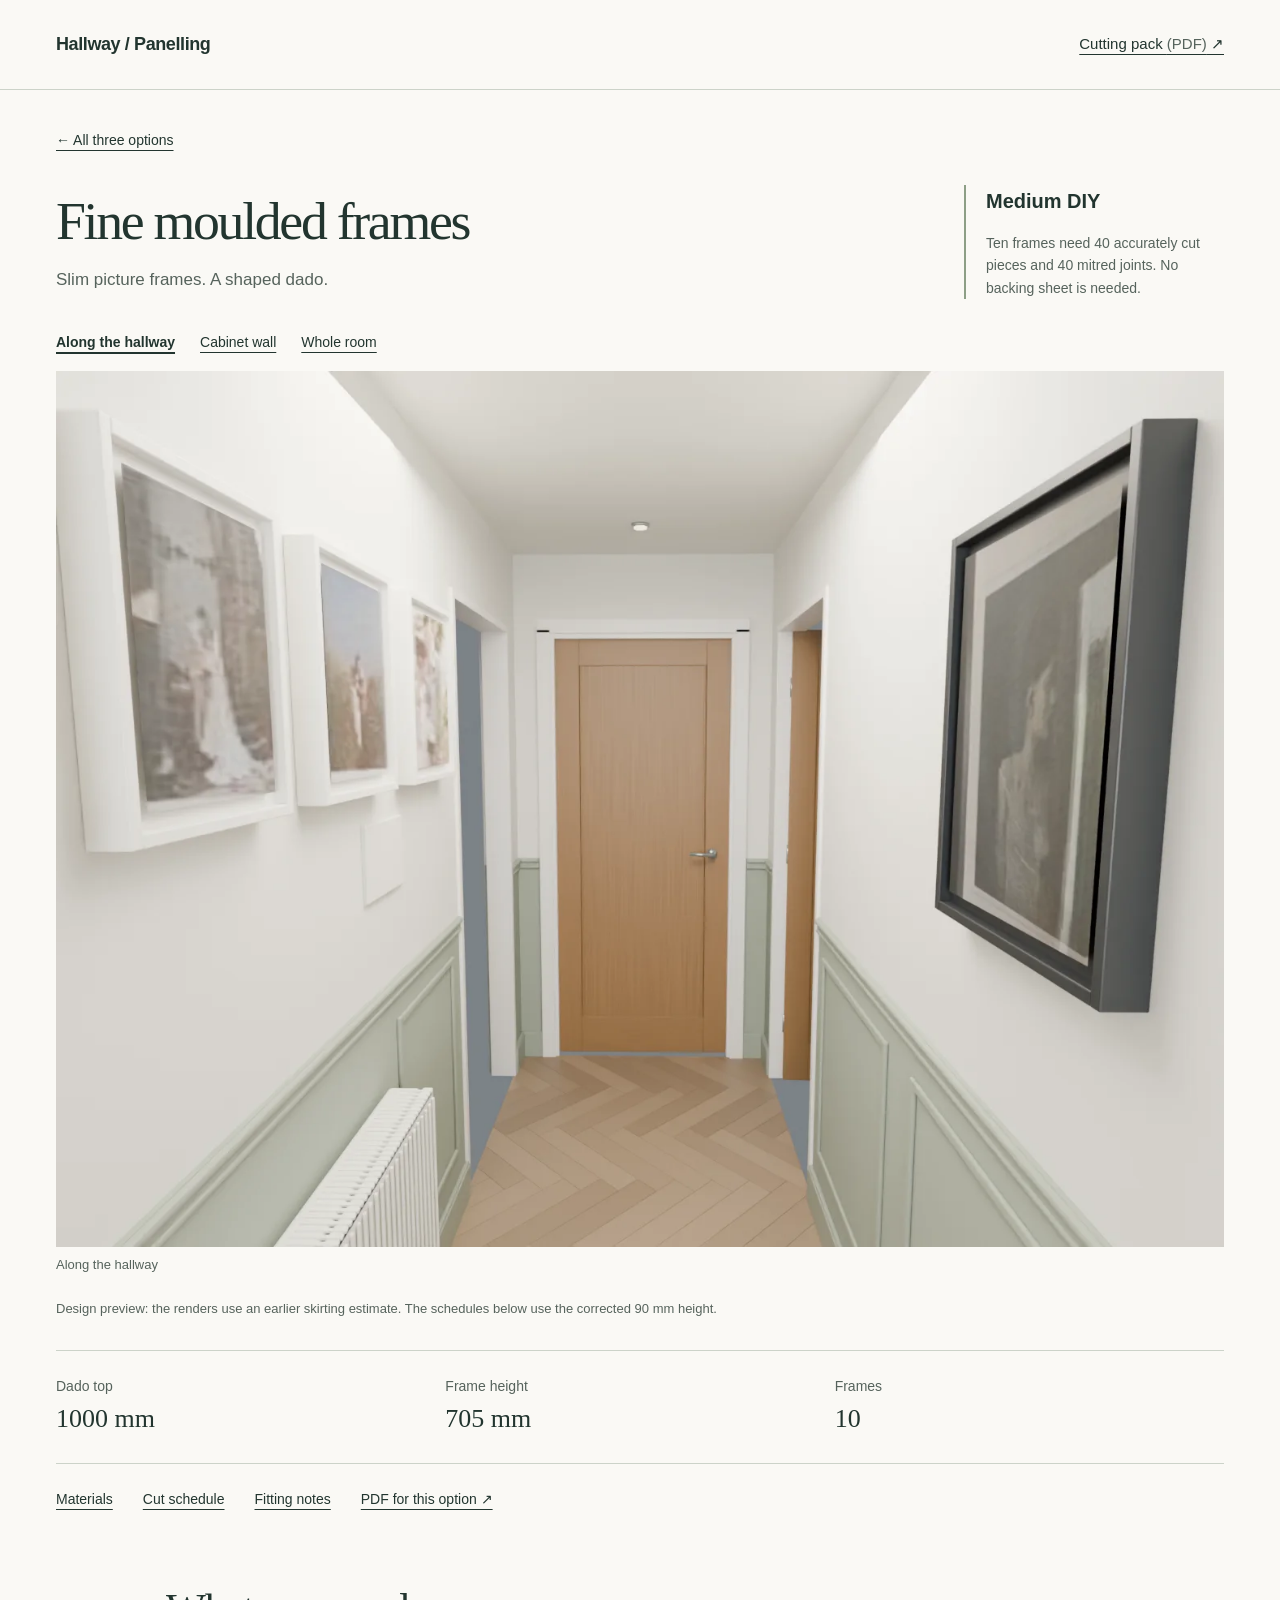
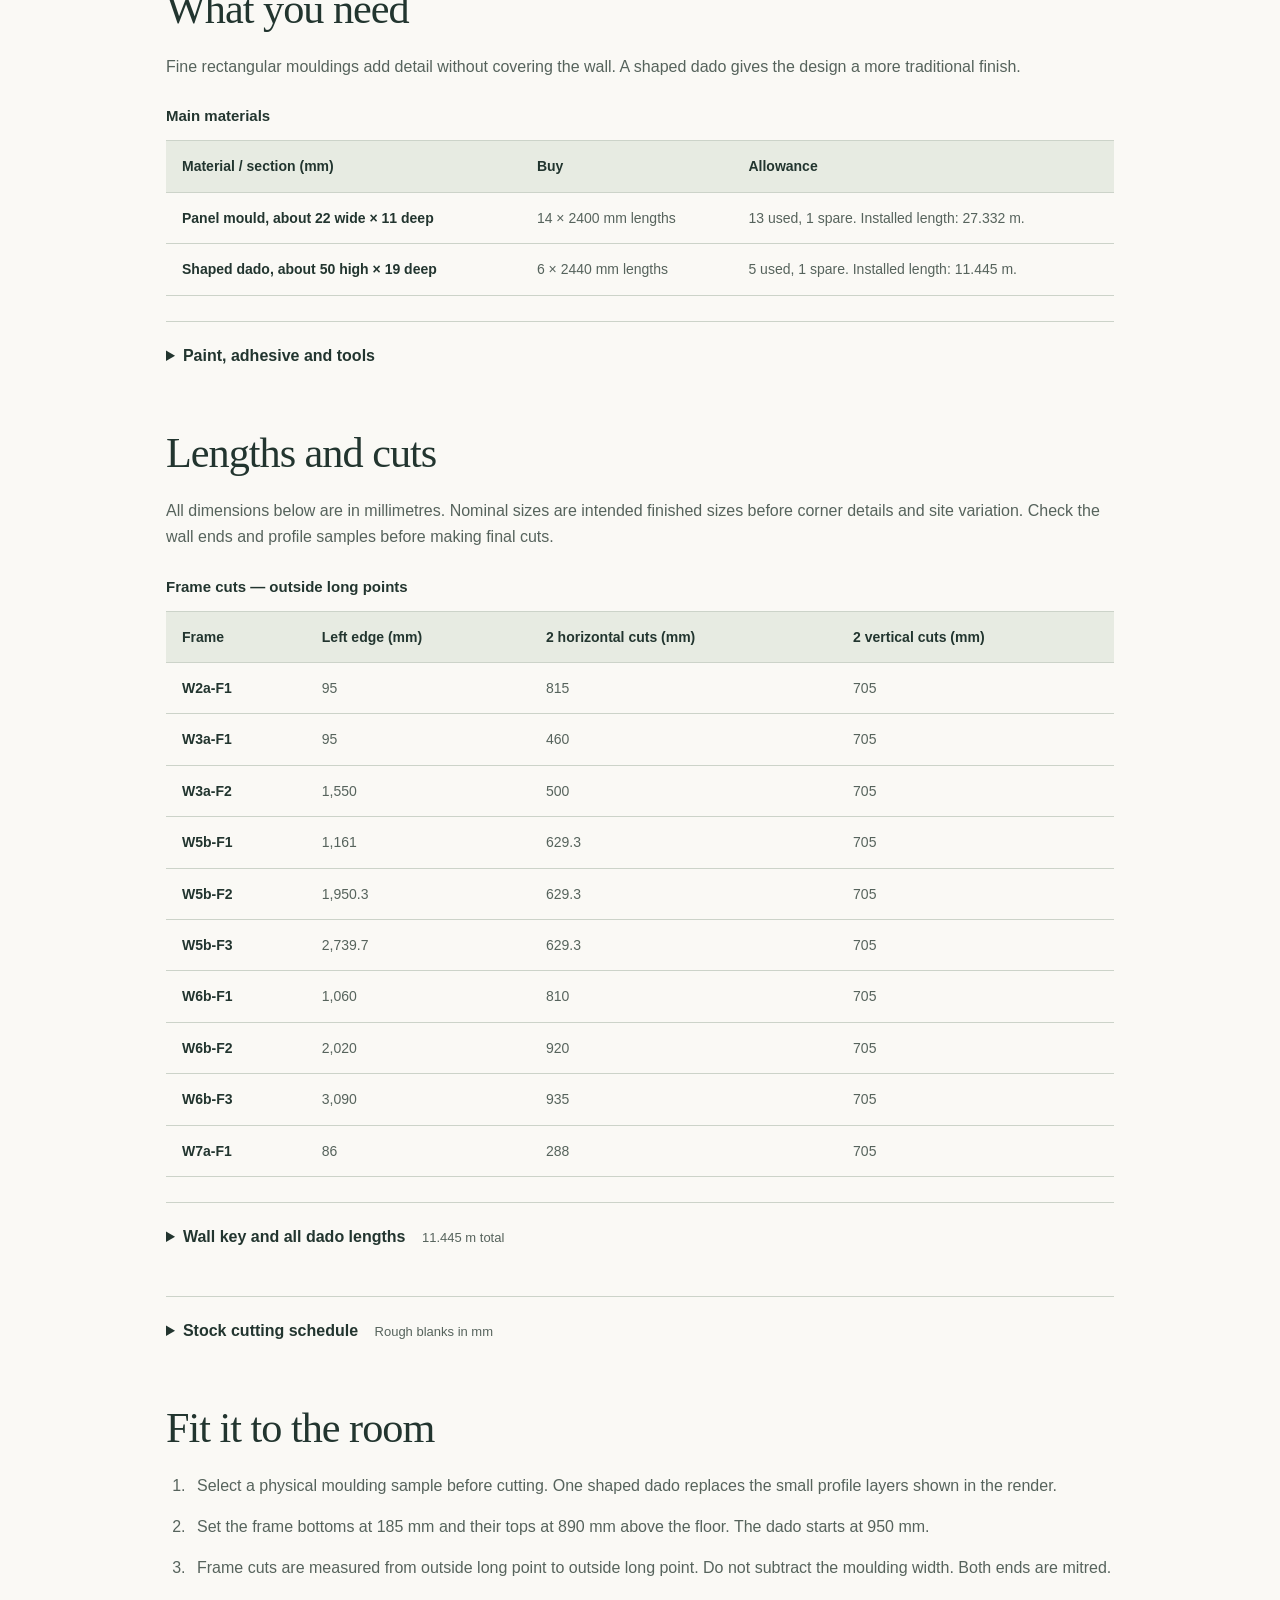
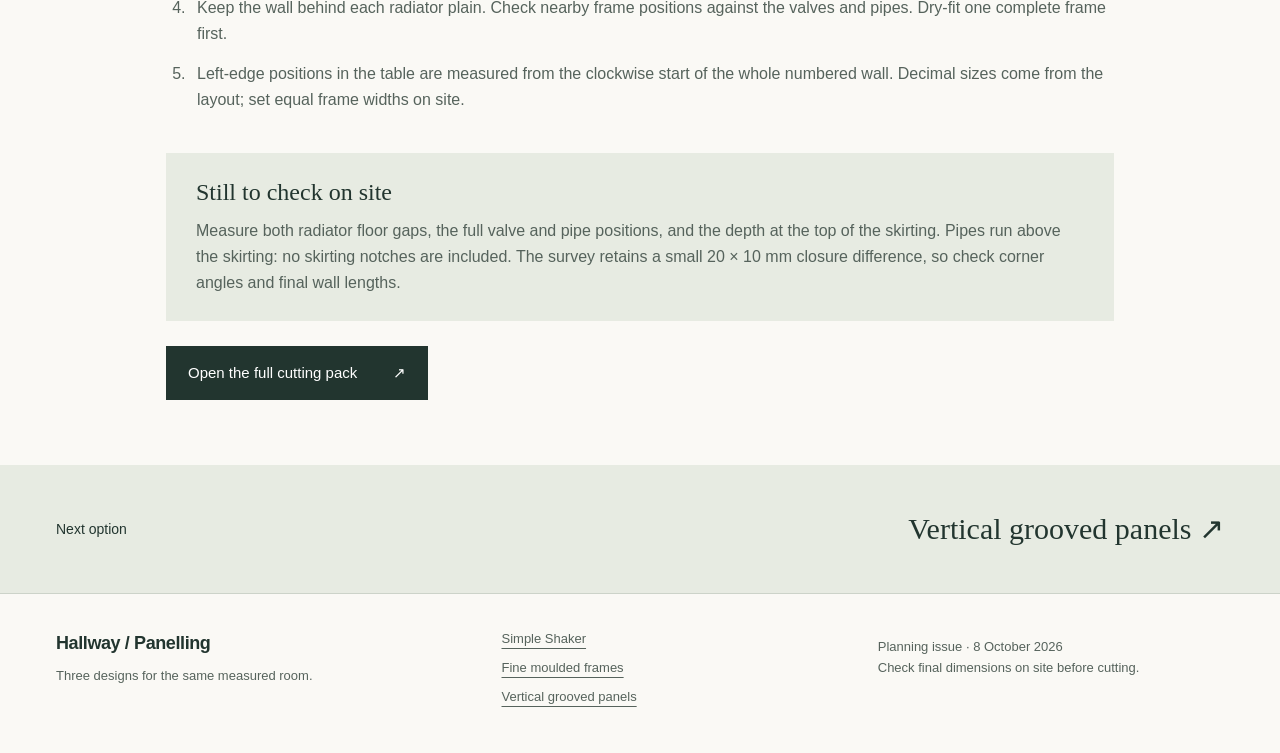
==== frames/index.html @ 0c5785c9 "feat: publish hallway panelling options Add a landing page and three design pages with room renders," ====
<!doctype html>
<html lang="en-GB"><head><meta charset="utf-8"><meta name="viewport" content="width=device-width,initial-scale=1"><title>Fine moulded frames | Hallway panelling</title><meta name="description" content="Fine rectangular mouldings add detail without covering the wall. A shaped dado gives the design a more traditional finish."><meta name="theme-color" content="#22352f"><link rel="stylesheet" href="../assets/style.css"><script src="../assets/gallery.js" defer></script></head>
<body><a class="skip" href="#main">Skip to content</a><header class="site-header"><a class="wordmark" href="../">Hallway / Panelling</a><a class="pack-link" href="../assets/hallway-panelling-materials-and-cuts.pdf">Cutting pack <span>(PDF)</span> ↗</a></header><main id="main"><div class="page-title"><a class="back" href="../#options">← All three options</a><div class="title-row"><div><h1>Fine moulded frames</h1><p>Slim picture frames. A shaped dado.</p></div><div class="difficulty"><strong>Medium DIY</strong><p>Ten frames need 40 accurately cut pieces and 40 mitred joints. No backing sheet is needed.</p></div></div></div><section class="gallery" aria-label="Room previews"><nav class="gallery-nav" aria-label="Choose a room view"><a href="#view-hall">Along the hallway</a><a href="#view-cabinet">Cabinet wall</a><a href="#view-overview">Whole room</a></nav><figure id="view-hall"><img src="../assets/frames-hall.webp" alt="View along the hallway with fine moulded frames" width="1440" height="1080" loading="eager"><figcaption>Along the hallway</figcaption></figure><figure id="view-cabinet"><img src="../assets/frames-cabinet.webp" alt="View of the cabinet wall with fine moulded frames" width="1440" height="1080" loading="lazy"><figcaption>The cabinet wall</figcaption></figure><figure id="view-overview"><img src="../assets/frames-overview.webp" alt="Overhead view of the room with fine moulded frames" width="1600" height="1200" loading="lazy"><figcaption>The whole room</figcaption></figure></section><p class="preview-note">Design preview: the renders use an earlier skirting estimate. The schedules below use the corrected 90 mm height.</p><div class="dimension-strip"><div><span>Dado top</span><strong>1000 mm</strong></div><div><span>Frame height</span><strong>705 mm</strong></div><div><span>Frames</span><strong>10</strong></div></div><nav class="section-nav" aria-label="On this page"><a href="#materials">Materials</a><a href="#cuts">Cut schedule</a><a href="#fitting">Fitting notes</a><a href="../assets/hallway-panelling-materials-and-cuts.pdf#page=5">PDF for this option ↗</a></nav><div class="document"><section id="materials"><h2>What you need</h2><p>Fine rectangular mouldings add detail without covering the wall. A shaped dado gives the design a more traditional finish.</p><div class="table-scroll" tabindex="0" role="region" aria-label="Main materials"><table><caption>Main materials</caption><thead><tr><th scope="col">Material / section (mm)</th><th scope="col">Buy</th><th scope="col">Allowance</th></tr></thead><tbody><tr><td>Panel mould, about 22 wide × 11 deep</td><td>14 × 2400 mm lengths</td><td>13 used, 1 spare. Installed length: 27.332 m.</td></tr><tr><td>Shaped dado, about 50 high × 19 deep</td><td>6 × 2440 mm lengths</td><td>5 used, 1 spare. Installed length: 11.445 m.</td></tr></tbody></table></div><details><summary>Paint, adhesive and tools</summary><div class="detail-body"><div class="table-scroll" tabindex="0" role="region" aria-label="Consumables"><table><caption>Consumables</caption><thead><tr><th scope="col">Supply</th><th scope="col">Planning allowance</th></tr></thead><tbody><tr><td>Construction adhesive, 290–310 ml</td><td>5–6 cartridges</td></tr><tr><td>Decorators caulk</td><td>2–3 cartridges</td></tr><tr><td>Fine filler</td><td>1 small tub</td></tr><tr><td>MDF / timber primer</td><td>1 litre</td></tr><tr><td>Coloured topcoat, two coats</td><td>About 3 litres</td></tr><tr><td>Other supplies</td><td>Abrasives, masking tape, dust sheets and suitable temporary fixings</td></tr></tbody></table></div><p>Coverage depends on the product and wall condition. The paint allowance uses about 12.5 m², two coats and 20% extra. Use compatible wall and trim finishes. Tools include a tape, level, square, saw, mitre guide, adhesive gun and sanding tools; grooved sheets also need a guided saw and cutout templates.</p></div></details></section><section id="cuts"><h2>Lengths and cuts</h2><p>All dimensions below are in millimetres. Nominal sizes are intended finished sizes before corner details and site variation. Check the wall ends and profile samples before making final cuts.</p><div class="table-scroll" tabindex="0" role="region" aria-label="Frame cuts — outside long points"><table><caption>Frame cuts — outside long points</caption><thead><tr><th scope="col">Frame</th><th scope="col">Left edge (mm)</th><th scope="col">2 horizontal cuts (mm)</th><th scope="col">2 vertical cuts (mm)</th></tr></thead><tbody><tr><td>W2a-F1</td><td>95</td><td>815</td><td>705</td></tr><tr><td>W3a-F1</td><td>95</td><td>460</td><td>705</td></tr><tr><td>W3a-F2</td><td>1,550</td><td>500</td><td>705</td></tr><tr><td>W5b-F1</td><td>1,161</td><td>629.3</td><td>705</td></tr><tr><td>W5b-F2</td><td>1,950.3</td><td>629.3</td><td>705</td></tr><tr><td>W5b-F3</td><td>2,739.7</td><td>629.3</td><td>705</td></tr><tr><td>W6b-F1</td><td>1,060</td><td>810</td><td>705</td></tr><tr><td>W6b-F2</td><td>2,020</td><td>920</td><td>705</td></tr><tr><td>W6b-F3</td><td>3,090</td><td>935</td><td>705</td></tr><tr><td>W7a-F1</td><td>86</td><td>288</td><td>705</td></tr></tbody></table></div><details><summary>Wall key and all dado lengths <span>11.445 m total</span></summary><div class="detail-body"><p>All three options use these 13 wall-face runs. Apply the schedule once for each continuous rail or cap part. W1 is the rear door and has no rail.</p><img class="wall-key" src="../assets/wall-key.svg" alt="Numbered hallway walls, from W1 at the rear door clockwise to W8 at the rear recess" width="650" height="560"><div class="table-scroll" tabindex="0" role="region" aria-label="Nominal rail lengths"><table><caption>Nominal rail lengths</caption><thead><tr><th scope="col">Run</th><th scope="col">Wall section</th><th scope="col">Length (mm)</th></tr></thead><tbody><tr><td>W2a</td><td>Bathroom wall</td><td>2,000</td></tr><tr><td>W2b</td><td>Bathroom wall</td><td>220</td></tr><tr><td>W3a</td><td>Wedding-photo wall</td><td>2,145</td></tr><tr><td>W3b</td><td>Wedding-photo wall</td><td>190</td></tr><tr><td>W4a</td><td>Storage wall</td><td>107.5</td></tr><tr><td>W4b</td><td>Storage wall</td><td>107.5</td></tr><tr><td>W5a</td><td>Entrance and spare-bedroom wall</td><td>190</td></tr><tr><td>W5b</td><td>Entrance and spare-bedroom wall</td><td>2,380</td></tr><tr><td>W5c</td><td>Entrance and spare-bedroom wall</td><td>235</td></tr><tr><td>W6a</td><td>Kitchen and cabinet wall</td><td>110</td></tr><tr><td>W6b</td><td>Kitchen and cabinet wall</td><td>3,120</td></tr><tr><td>W7a</td><td>Rear boxing face</td><td>460</td></tr><tr><td>W8a</td><td>Rear recess return</td><td>180</td></tr></tbody></table></div><p>W4a and W4b assume the 990 mm storage frame is centred in the 1205 mm end wall. The 3120 mm W6b run needs a joint when using 2440 mm stock; allow two 1560 mm nominal pieces.</p></div></details><details><summary>Stock cutting schedule <span>Rough blanks in mm</span></summary><div class="detail-body"><p>These blanks include trimming allowance. They are not the final cut sizes. Keep every piece labelled. The schedule allows 3 mm saw loss per cut.</p><div class="table-scroll" tabindex="0" role="region" aria-label="Panel mould — 2400 mm stock"><table><caption>Panel mould — 2400 mm stock</caption><thead><tr><th scope="col">Stock / row</th><th scope="col">Blank labels and lengths (mm)</th><th scope="col">Left over (mm)</th></tr></thead><tbody><tr><td>1</td><td>W6b-F3H1: 965 + W6b-F3H2: 965 + W7a-F1H1: 318</td><td>133</td></tr><tr><td>2</td><td>W6b-F2H1: 950 + W6b-F2H2: 950 + W7a-F1H2: 318</td><td>163</td></tr><tr><td>3</td><td>W2a-F1H1: 845 + W2a-F1H2: 845 + W5b-F1H1: 660</td><td>31</td></tr><tr><td>4</td><td>W6b-F1H1: 840 + W6b-F1H2: 840 + W5b-F1H2: 660</td><td>41</td></tr><tr><td>5</td><td>W2a-F1V1: 735 + W2a-F1V2: 735 + W3a-F1V1: 735</td><td>176</td></tr><tr><td>6</td><td>W3a-F1V2: 735 + W3a-F2V1: 735 + W3a-F2V2: 735</td><td>176</td></tr><tr><td>7</td><td>W5b-F1V1: 735 + W5b-F1V2: 735 + W5b-F2V1: 735</td><td>176</td></tr><tr><td>8</td><td>W5b-F2V2: 735 + W5b-F3V1: 735 + W5b-F3V2: 735</td><td>176</td></tr><tr><td>9</td><td>W6b-F1V1: 735 + W6b-F1V2: 735 + W6b-F2V1: 735</td><td>176</td></tr><tr><td>10</td><td>W6b-F2V2: 735 + W6b-F3V1: 735 + W6b-F3V2: 735</td><td>176</td></tr><tr><td>11</td><td>W7a-F1V1: 735 + W7a-F1V2: 735 + W5b-F2H1: 660</td><td>251</td></tr><tr><td>12</td><td>W5b-F2H2: 660 + W5b-F3H1: 660 + W5b-F3H2: 660</td><td>401</td></tr><tr><td>13</td><td>W3a-F2H1: 530 + W3a-F2H2: 530 + W3a-F1H1: 490 + W3a-F1H2: 490</td><td>338</td></tr></tbody></table></div><div class="table-scroll" tabindex="0" role="region" aria-label="Shaped dado — 2440 mm stock"><table><caption>Shaped dado — 2440 mm stock</caption><thead><tr><th scope="col">Stock / row</th><th scope="col">Blank labels and lengths (mm)</th><th scope="col">Left over (mm)</th></tr></thead><tbody><tr><td>1</td><td>W5b: 2,410</td><td>17</td></tr><tr><td>2</td><td>W3a: 2,175 + W3b: 220</td><td>29</td></tr><tr><td>3</td><td>W2a: 2,030 + W2b: 250 + W4a: 138</td><td>3</td></tr><tr><td>4</td><td>W6b-1: 1,590 + W7a: 490 + W6a: 140 + W4b: 138</td><td>60</td></tr><tr><td>5</td><td>W6b-2: 1,590 + W5c: 265 + W5a: 220 + W8a: 210</td><td>133</td></tr></tbody></table></div><p>Linear MDF and mould blanks allow 30 mm extra per piece and 10 mm stock-end trimming. The 2400 mm cap schedule allows 10 mm extra per piece and only 5 mm stock-end trimming. Check stock lengths first and use the spare if needed. Corner projections and actual wall angles set the final end cuts.</p></div></details></section><section id="fitting"><h2>Fit it to the room</h2><ol class="fitting-list"><li>Select a physical moulding sample before cutting. One shaped dado replaces the small profile layers shown in the render.</li><li>Set the frame bottoms at 185 mm and their tops at 890 mm above the floor. The dado starts at 950 mm.</li><li>Frame cuts are measured from outside long point to outside long point. Do not subtract the moulding width. Both ends are mitred.</li><li>Keep the wall behind each radiator plain. Check nearby frame positions against the valves and pipes. Dry-fit one complete frame first.</li><li>Left-edge positions in the table are measured from the clockwise start of the whole numbered wall. Decimal sizes come from the layout; set equal frame widths on site.</li></ol><aside class="check"><h3>Still to check on site</h3><p>Measure both radiator floor gaps, the full valve and pipe positions, and the depth at the top of the skirting. Pipes run above the skirting: no skirting notches are included. The survey retains a small 20 × 10 mm closure difference, so check corner angles and final wall lengths.</p></aside><a class="button" href="../assets/hallway-panelling-materials-and-cuts.pdf#page=5">Open the full cutting pack <span>↗</span></a></section></div><a class="next-option" href="../grooved/"><span>Next option</span><strong>Vertical grooved panels ↗</strong></a></main><footer><div><a class="wordmark" href="../">Hallway / Panelling</a><p>Three designs for the same measured room.</p></div><nav aria-label="All options"><a href="../shaker/">Simple Shaker</a><a href="../frames/" aria-current="page">Fine moulded frames</a><a href="../grooved/">Vertical grooved panels</a></nav><p class="footer-note">Planning issue · 8 October 2026<br>Check final dimensions on site before cutting.</p></footer></body></html>
---- assets/style.css ----
:root{--ink:#22352f;--muted:#56635c;--paper:#faf9f5;--sage:#e7ebe2;--line:#ccd3c9}*{box-sizing:border-box}html{scroll-behavior:smooth;scroll-padding-top:24px}body{margin:0;background:var(--paper);color:var(--ink);font-family:Arial,Helvetica,sans-serif;font-size:17px;line-height:1.6}a{color:inherit;text-underline-offset:5px}a:hover{color:#587446}a:focus-visible,summary:focus-visible,[tabindex]:focus-visible{outline:3px solid #9d5c25;outline-offset:5px}img{display:block;max-width:100%;height:auto}h1,h2,h3,p,figure{margin:0}h1,h2,h3{font-weight:400;line-height:1.12}h1,h2{font-family:Georgia,'Times New Roman',serif}h1{font-size:clamp(46px,5.3vw,78px);letter-spacing:-2.3px}h1 em{font-weight:400;color:#526b4d}h2{font-size:clamp(32px,3.3vw,46px);letter-spacing:-1px}h3{font-size:24px}p{max-width:68ch}p+p{margin-top:14px}.site-header,main,footer{max-width:1440px;margin:auto}.site-header{padding:30px 56px;display:flex;align-items:center;justify-content:space-between;border-bottom:1px solid var(--line)}.wordmark{font-size:18px;font-weight:600;letter-spacing:-.4px;text-decoration:none}.pack-link{font-size:15px}.pack-link span{color:var(--muted)}.skip{position:absolute;left:20px;top:-100px;background:white;padding:12px;z-index:10}.skip:focus{top:8px}.intro{display:grid;grid-template-columns:.9fr 1.1fr;gap:55px;align-items:center;padding:56px}.intro p{margin:26px 0 30px;max-width:420px;color:var(--muted)}.intro figure img{aspect-ratio:1;object-fit:cover}.intro figcaption{font-size:13px;color:var(--muted);margin-top:9px}.button{display:inline-flex;gap:36px;align-items:center;justify-content:space-between;background:var(--ink);color:white;padding:15px 22px;text-decoration:none;font-size:15px}.button:hover{background:#3a5546;color:white}.button.light{background:var(--paper);color:var(--ink)}.options{padding:40px 56px 70px;scroll-margin-top:25px}.section-heading{display:flex;justify-content:space-between;align-items:end;margin-bottom:30px}.section-heading p{font-size:15px;color:var(--muted)}.option-grid{display:grid;grid-template-columns:repeat(3,1fr);gap:26px}.image-link{display:block;position:relative;overflow:hidden}.image-link img{aspect-ratio:4/3;object-fit:cover}.image-label{position:absolute;bottom:0;right:0;background:var(--paper);padding:8px 12px;font-size:13px}.option-heading{margin:23px 0 12px}.option-heading h3{font-family:Georgia,serif;font-size:28px;letter-spacing:-.6px}.option-heading h3 a{text-decoration:none}.option-heading>span{display:block;margin-top:10px;font-size:14px;font-weight:600;color:#526b4d}.option p{font-size:15px;color:var(--muted)}.planning{background:var(--ink);color:var(--paper);padding:58px 56px;display:grid;grid-template-columns:1.2fr .8fr;gap:100px}.planning p{margin:22px 0 28px;max-width:530px;color:#e0e5dc}.planning-facts>div{padding:15px 0 24px;border-bottom:1px solid #637268}.planning-facts>div:first-child{padding-top:0}.planning-facts strong{display:block;font-family:Georgia,serif;font-size:35px;font-weight:400}.planning-facts span{font-size:14px;color:#e0e5dc}.site-note{display:grid;grid-template-columns:1fr 2fr;gap:50px;padding:50px 56px}.site-note h2{font-size:28px}.site-note p{font-size:15px;color:var(--muted)}footer{border-top:1px solid var(--line);padding:35px 56px 45px;display:grid;grid-template-columns:1.2fr 1fr 1fr;gap:30px;font-size:13px;color:var(--muted)}footer .wordmark{color:var(--ink)}footer p{margin-top:8px}footer nav{display:flex;flex-direction:column;gap:8px}.page-title{padding:36px 56px 32px}.back{font-size:14px}.title-row{display:flex;align-items:center;justify-content:space-between;gap:40px;margin-top:32px}.title-row h1{font-size:clamp(40px,4.2vw,64px)}.title-row>div>p{margin-top:15px;color:var(--muted)}.difficulty{flex:0 0 260px;border-left:2px solid #8d9f86;padding-left:20px}.difficulty strong{font-size:20px}.difficulty p{font-size:14px}.gallery{margin:0 56px}.gallery-nav{display:flex;gap:25px;margin-bottom:17px;font-size:14px}.gallery-nav a[aria-current=true]{font-weight:700;text-decoration-thickness:2px}.gallery figure{margin-bottom:24px}.gallery figure img{width:100%;aspect-ratio:4/3;object-fit:contain}.gallery figure#view-overview img{object-fit:contain;background:#e9e7e1}.gallery figure[hidden]{display:none}.gallery figcaption{font-size:13px;margin-top:8px;color:var(--muted)}.preview-note{margin:12px 56px 30px;color:var(--muted);font-size:13px;max-width:none}.dimension-strip{margin:0 56px;display:grid;grid-template-columns:repeat(3,1fr);padding:24px 0;border-block:1px solid var(--line)}.dimension-strip div{display:flex;flex-direction:column}.dimension-strip span{font-size:14px;color:var(--muted)}.dimension-strip strong{font-size:26px;font-weight:400;font-family:Georgia,serif}.section-nav{margin:0 56px;padding:24px 0;display:flex;gap:30px;font-size:14px;flex-wrap:wrap}.document{max-width:1060px;margin:0 auto;padding:10px 56px 65px}.document section{padding-top:40px}.document h2{margin-bottom:22px}.document h3{font-family:Georgia,serif;margin-bottom:13px}.document p{font-size:16px;color:var(--muted);max-width:none}.table-scroll{overflow:auto;margin:25px 0;max-width:100%;border-bottom:1px solid var(--line)}table{border-collapse:collapse;width:100%;font-size:14px;text-align:left}caption{text-align:left;font-weight:600;padding-bottom:12px;font-size:15px}th{background:var(--sage);font-weight:600}td,th{padding:14px 16px;border-top:1px solid var(--line);vertical-align:top}td:first-child{color:var(--ink);font-weight:600}td{color:var(--muted)}details{border-block-start:1px solid var(--line);margin-top:25px}summary{padding:21px 0;cursor:pointer;font-size:16px;font-weight:600}summary span{font-weight:400;color:var(--muted);font-size:13px;margin-left:12px}.detail-body{padding-bottom:20px}.wall-key{max-width:650px;width:100%;margin:18px auto}.fitting-list{padding-left:24px;font-size:16px;color:var(--muted)}.fitting-list li{padding:0 0 15px 7px}.check{background:var(--sage);padding:26px 30px;margin:25px 0}.next-option{display:flex;justify-content:space-between;align-items:center;padding:40px 56px;background:var(--sage);text-decoration:none}.next-option span{font-size:14px}.next-option strong{font-family:Georgia,serif;font-size:30px;font-weight:400}
@media(min-width:1450px){.intro{padding-top:70px;padding-bottom:70px}}
@media(max-width:900px){.site-header{padding:24px 28px}.intro{padding:36px 28px;gap:28px}h1{font-size:48px}.options{padding:35px 28px 45px}.option-grid{gap:18px}.option-heading h3{font-size:24px}.planning{padding:40px 28px;gap:40px}.site-note{padding:35px 28px}footer{padding:30px 28px}.page-title{padding:28px}.gallery{margin:0 28px}.preview-note,.dimension-strip,.section-nav{margin-left:28px;margin-right:28px}.document{padding:10px 28px 45px}.next-option{padding:30px 28px}.title-row{align-items:start}.difficulty{flex-basis:210px}}
@media(max-width:620px){body{font-size:16px}.site-header{padding:20px}.wordmark{font-size:16px}.pack-link{font-size:13px}.pack-link span{display:none}.intro{grid-template-columns:1fr;padding:34px 20px 25px;gap:30px}.intro h1{font-size:49px;letter-spacing:-1.8px}.intro p{margin:20px 0 24px}.intro figure img{aspect-ratio:4/3}.options{padding:30px 20px 40px}.section-heading{display:block;margin-bottom:25px}.section-heading p{margin-top:14px}.option-grid{grid-template-columns:1fr;gap:36px}.option-heading{margin-top:18px}.option-heading h3{font-size:29px}.option p{font-size:16px}.planning{padding:35px 20px;grid-template-columns:1fr;gap:35px}.planning-facts{display:grid;grid-template-columns:1fr}.planning-facts>div{padding:15px 0}.planning-facts strong{font-size:29px}.site-note{display:block;padding:35px 20px}.site-note h2{margin-bottom:15px}footer{grid-template-columns:1fr;padding:30px 20px;gap:25px}.title-row{display:block;margin-top:25px}.title-row h1{font-size:43px;letter-spacing:-1.2px}.difficulty{margin-top:25px}.difficulty p{max-width:45ch}.page-title{padding:25px 20px}.gallery{margin:0 20px}.gallery-nav{gap:18px;flex-wrap:wrap;font-size:13px}.gallery figure img{aspect-ratio:4/3}.preview-note{margin:10px 20px 25px}.dimension-strip{margin:0 20px;gap:10px}.dimension-strip strong{font-size:21px}.dimension-strip span{font-size:12px}.section-nav{margin:0 20px;gap:15px 22px}.document{padding:0 20px 40px}.document section{padding-top:30px}td,th{padding:12px;min-width:95px}table{font-size:13px}summary span{display:block;margin:5px 0 0 17px}.check{padding:22px}.next-option{padding:28px 20px;display:block}.next-option strong{display:block;font-size:29px;margin-top:8px}}
@media(prefers-reduced-motion:reduce){html{scroll-behavior:auto}}
@media print{.site-header,.section-nav,.gallery-nav,footer,.next-option,.button,.back{display:none}body{background:white;color:black}.page-title,.document{padding:0}.gallery figure{max-width:55%;margin:auto}.dimension-strip{margin:20px 0}.document section{break-inside:avoid}details{display:none}a{color:inherit;text-decoration:none}}
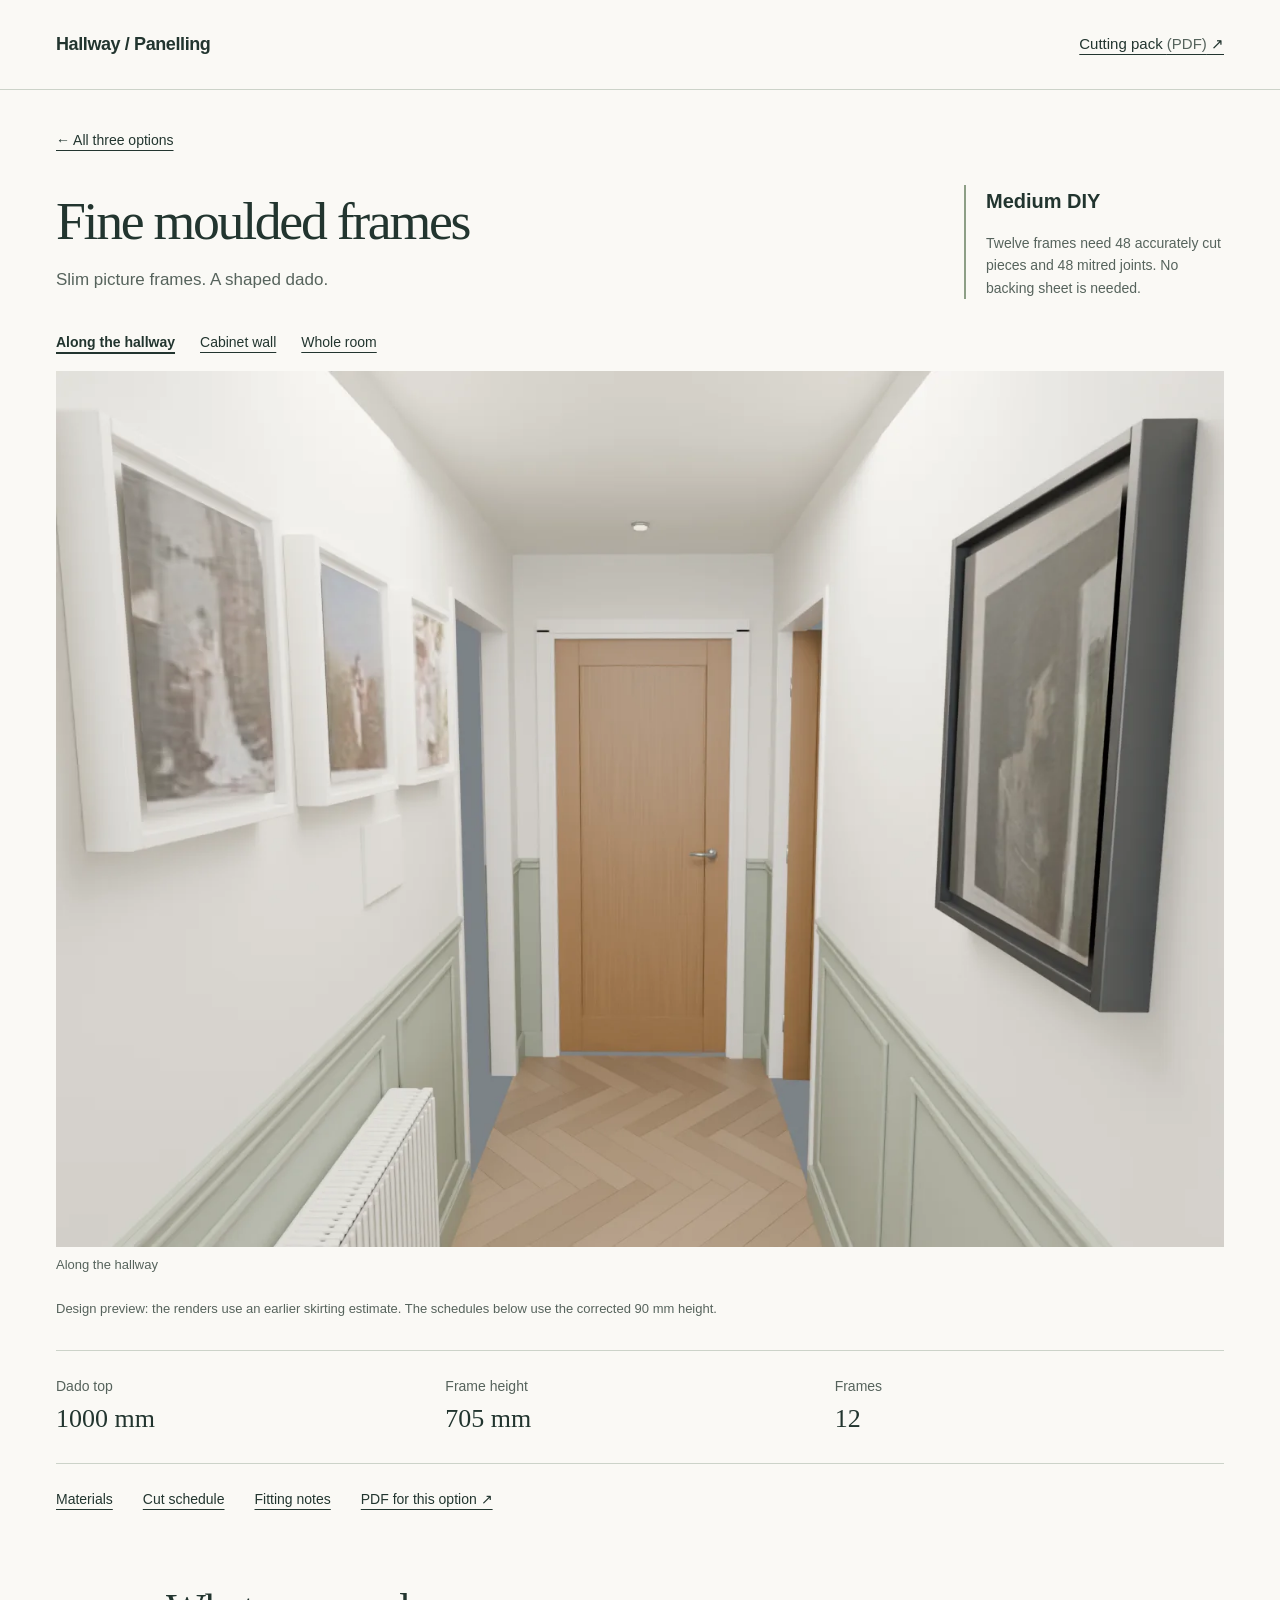
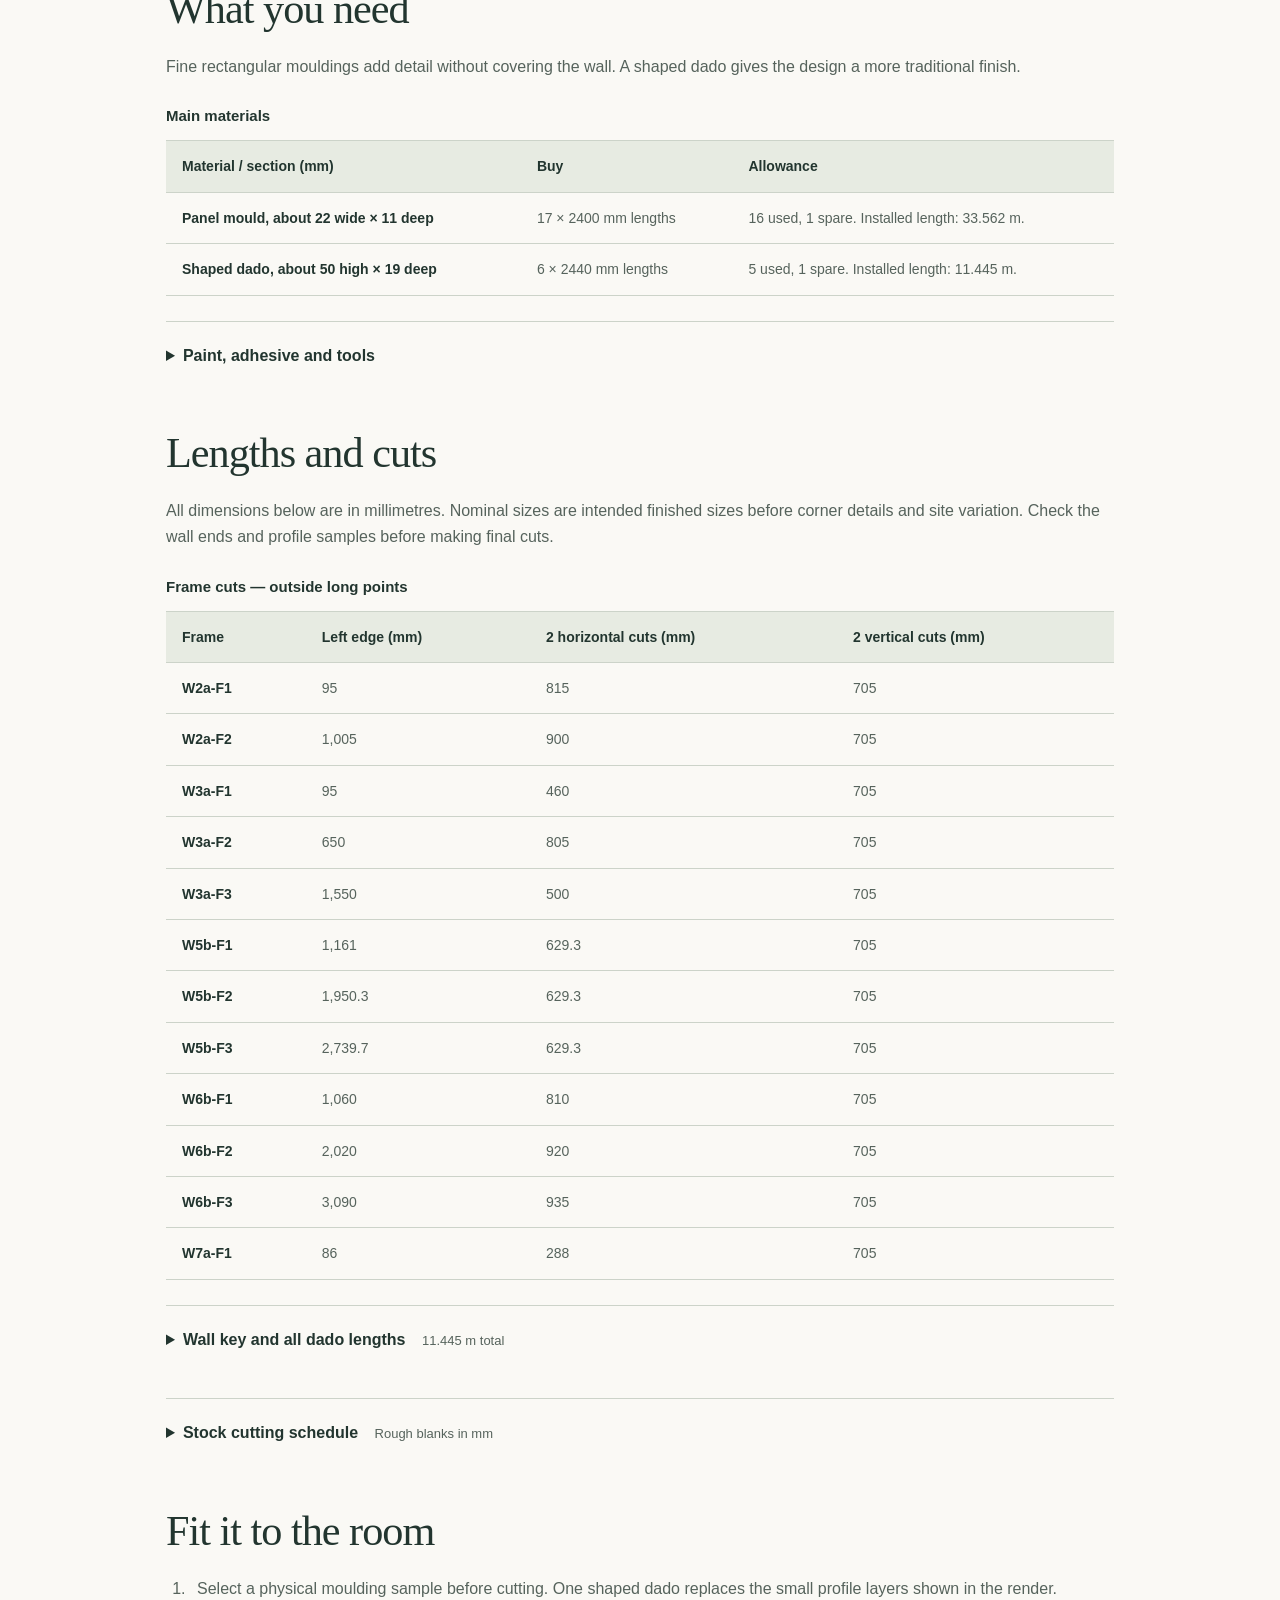
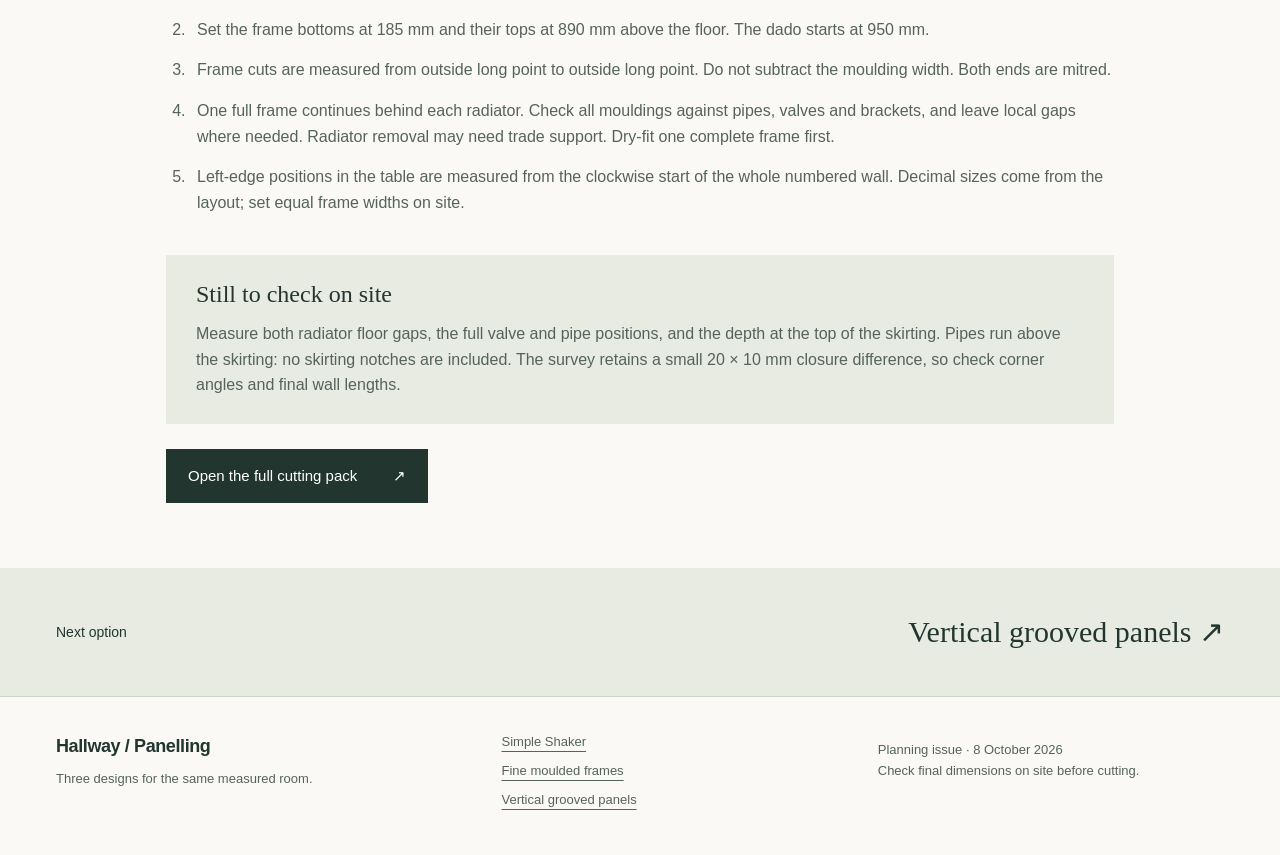
==== commit 39be5822: "feat: add frames behind both radiators Update the moulded-frame model, renders and cutting schedule." ====
--- a/frames/index.html
+++ b/frames/index.html
@@ -1,3 +1,3 @@
 <!doctype html>
 <html lang="en-GB"><head><meta charset="utf-8"><meta name="viewport" content="width=device-width,initial-scale=1"><title>Fine moulded frames | Hallway panelling</title><meta name="description" content="Fine rectangular mouldings add detail without covering the wall. A shaped dado gives the design a more traditional finish."><meta name="theme-color" content="#22352f"><link rel="stylesheet" href="../assets/style.css"><script src="../assets/gallery.js" defer></script></head>
-<body><a class="skip" href="#main">Skip to content</a><header class="site-header"><a class="wordmark" href="../">Hallway / Panelling</a><a class="pack-link" href="../assets/hallway-panelling-materials-and-cuts.pdf">Cutting pack <span>(PDF)</span> ↗</a></header><main id="main"><div class="page-title"><a class="back" href="../#options">← All three options</a><div class="title-row"><div><h1>Fine moulded frames</h1><p>Slim picture frames. A shaped dado.</p></div><div class="difficulty"><strong>Medium DIY</strong><p>Ten frames need 40 accurately cut pieces and 40 mitred joints. No backing sheet is needed.</p></div></div></div><section class="gallery" aria-label="Room previews"><nav class="gallery-nav" aria-label="Choose a room view"><a href="#view-hall">Along the hallway</a><a href="#view-cabinet">Cabinet wall</a><a href="#view-overview">Whole room</a></nav><figure id="view-hall"><img src="../assets/frames-hall.webp" alt="View along the hallway with fine moulded frames" width="1440" height="1080" loading="eager"><figcaption>Along the hallway</figcaption></figure><figure id="view-cabinet"><img src="../assets/frames-cabinet.webp" alt="View of the cabinet wall with fine moulded frames" width="1440" height="1080" loading="lazy"><figcaption>The cabinet wall</figcaption></figure><figure id="view-overview"><img src="../assets/frames-overview.webp" alt="Overhead view of the room with fine moulded frames" width="1600" height="1200" loading="lazy"><figcaption>The whole room</figcaption></figure></section><p class="preview-note">Design preview: the renders use an earlier skirting estimate. The schedules below use the corrected 90 mm height.</p><div class="dimension-strip"><div><span>Dado top</span><strong>1000 mm</strong></div><div><span>Frame height</span><strong>705 mm</strong></div><div><span>Frames</span><strong>10</strong></div></div><nav class="section-nav" aria-label="On this page"><a href="#materials">Materials</a><a href="#cuts">Cut schedule</a><a href="#fitting">Fitting notes</a><a href="../assets/hallway-panelling-materials-and-cuts.pdf#page=5">PDF for this option ↗</a></nav><div class="document"><section id="materials"><h2>What you need</h2><p>Fine rectangular mouldings add detail without covering the wall. A shaped dado gives the design a more traditional finish.</p><div class="table-scroll" tabindex="0" role="region" aria-label="Main materials"><table><caption>Main materials</caption><thead><tr><th scope="col">Material / section (mm)</th><th scope="col">Buy</th><th scope="col">Allowance</th></tr></thead><tbody><tr><td>Panel mould, about 22 wide × 11 deep</td><td>14 × 2400 mm lengths</td><td>13 used, 1 spare. Installed length: 27.332 m.</td></tr><tr><td>Shaped dado, about 50 high × 19 deep</td><td>6 × 2440 mm lengths</td><td>5 used, 1 spare. Installed length: 11.445 m.</td></tr></tbody></table></div><details><summary>Paint, adhesive and tools</summary><div class="detail-body"><div class="table-scroll" tabindex="0" role="region" aria-label="Consumables"><table><caption>Consumables</caption><thead><tr><th scope="col">Supply</th><th scope="col">Planning allowance</th></tr></thead><tbody><tr><td>Construction adhesive, 290–310 ml</td><td>5–6 cartridges</td></tr><tr><td>Decorators caulk</td><td>2–3 cartridges</td></tr><tr><td>Fine filler</td><td>1 small tub</td></tr><tr><td>MDF / timber primer</td><td>1 litre</td></tr><tr><td>Coloured topcoat, two coats</td><td>About 3 litres</td></tr><tr><td>Other supplies</td><td>Abrasives, masking tape, dust sheets and suitable temporary fixings</td></tr></tbody></table></div><p>Coverage depends on the product and wall condition. The paint allowance uses about 12.5 m², two coats and 20% extra. Use compatible wall and trim finishes. Tools include a tape, level, square, saw, mitre guide, adhesive gun and sanding tools; grooved sheets also need a guided saw and cutout templates.</p></div></details></section><section id="cuts"><h2>Lengths and cuts</h2><p>All dimensions below are in millimetres. Nominal sizes are intended finished sizes before corner details and site variation. Check the wall ends and profile samples before making final cuts.</p><div class="table-scroll" tabindex="0" role="region" aria-label="Frame cuts — outside long points"><table><caption>Frame cuts — outside long points</caption><thead><tr><th scope="col">Frame</th><th scope="col">Left edge (mm)</th><th scope="col">2 horizontal cuts (mm)</th><th scope="col">2 vertical cuts (mm)</th></tr></thead><tbody><tr><td>W2a-F1</td><td>95</td><td>815</td><td>705</td></tr><tr><td>W3a-F1</td><td>95</td><td>460</td><td>705</td></tr><tr><td>W3a-F2</td><td>1,550</td><td>500</td><td>705</td></tr><tr><td>W5b-F1</td><td>1,161</td><td>629.3</td><td>705</td></tr><tr><td>W5b-F2</td><td>1,950.3</td><td>629.3</td><td>705</td></tr><tr><td>W5b-F3</td><td>2,739.7</td><td>629.3</td><td>705</td></tr><tr><td>W6b-F1</td><td>1,060</td><td>810</td><td>705</td></tr><tr><td>W6b-F2</td><td>2,020</td><td>920</td><td>705</td></tr><tr><td>W6b-F3</td><td>3,090</td><td>935</td><td>705</td></tr><tr><td>W7a-F1</td><td>86</td><td>288</td><td>705</td></tr></tbody></table></div><details><summary>Wall key and all dado lengths <span>11.445 m total</span></summary><div class="detail-body"><p>All three options use these 13 wall-face runs. Apply the schedule once for each continuous rail or cap part. W1 is the rear door and has no rail.</p><img class="wall-key" src="../assets/wall-key.svg" alt="Numbered hallway walls, from W1 at the rear door clockwise to W8 at the rear recess" width="650" height="560"><div class="table-scroll" tabindex="0" role="region" aria-label="Nominal rail lengths"><table><caption>Nominal rail lengths</caption><thead><tr><th scope="col">Run</th><th scope="col">Wall section</th><th scope="col">Length (mm)</th></tr></thead><tbody><tr><td>W2a</td><td>Bathroom wall</td><td>2,000</td></tr><tr><td>W2b</td><td>Bathroom wall</td><td>220</td></tr><tr><td>W3a</td><td>Wedding-photo wall</td><td>2,145</td></tr><tr><td>W3b</td><td>Wedding-photo wall</td><td>190</td></tr><tr><td>W4a</td><td>Storage wall</td><td>107.5</td></tr><tr><td>W4b</td><td>Storage wall</td><td>107.5</td></tr><tr><td>W5a</td><td>Entrance and spare-bedroom wall</td><td>190</td></tr><tr><td>W5b</td><td>Entrance and spare-bedroom wall</td><td>2,380</td></tr><tr><td>W5c</td><td>Entrance and spare-bedroom wall</td><td>235</td></tr><tr><td>W6a</td><td>Kitchen and cabinet wall</td><td>110</td></tr><tr><td>W6b</td><td>Kitchen and cabinet wall</td><td>3,120</td></tr><tr><td>W7a</td><td>Rear boxing face</td><td>460</td></tr><tr><td>W8a</td><td>Rear recess return</td><td>180</td></tr></tbody></table></div><p>W4a and W4b assume the 990 mm storage frame is centred in the 1205 mm end wall. The 3120 mm W6b run needs a joint when using 2440 mm stock; allow two 1560 mm nominal pieces.</p></div></details><details><summary>Stock cutting schedule <span>Rough blanks in mm</span></summary><div class="detail-body"><p>These blanks include trimming allowance. They are not the final cut sizes. Keep every piece labelled. The schedule allows 3 mm saw loss per cut.</p><div class="table-scroll" tabindex="0" role="region" aria-label="Panel mould — 2400 mm stock"><table><caption>Panel mould — 2400 mm stock</caption><thead><tr><th scope="col">Stock / row</th><th scope="col">Blank labels and lengths (mm)</th><th scope="col">Left over (mm)</th></tr></thead><tbody><tr><td>1</td><td>W6b-F3H1: 965 + W6b-F3H2: 965 + W7a-F1H1: 318</td><td>133</td></tr><tr><td>2</td><td>W6b-F2H1: 950 + W6b-F2H2: 950 + W7a-F1H2: 318</td><td>163</td></tr><tr><td>3</td><td>W2a-F1H1: 845 + W2a-F1H2: 845 + W5b-F1H1: 660</td><td>31</td></tr><tr><td>4</td><td>W6b-F1H1: 840 + W6b-F1H2: 840 + W5b-F1H2: 660</td><td>41</td></tr><tr><td>5</td><td>W2a-F1V1: 735 + W2a-F1V2: 735 + W3a-F1V1: 735</td><td>176</td></tr><tr><td>6</td><td>W3a-F1V2: 735 + W3a-F2V1: 735 + W3a-F2V2: 735</td><td>176</td></tr><tr><td>7</td><td>W5b-F1V1: 735 + W5b-F1V2: 735 + W5b-F2V1: 735</td><td>176</td></tr><tr><td>8</td><td>W5b-F2V2: 735 + W5b-F3V1: 735 + W5b-F3V2: 735</td><td>176</td></tr><tr><td>9</td><td>W6b-F1V1: 735 + W6b-F1V2: 735 + W6b-F2V1: 735</td><td>176</td></tr><tr><td>10</td><td>W6b-F2V2: 735 + W6b-F3V1: 735 + W6b-F3V2: 735</td><td>176</td></tr><tr><td>11</td><td>W7a-F1V1: 735 + W7a-F1V2: 735 + W5b-F2H1: 660</td><td>251</td></tr><tr><td>12</td><td>W5b-F2H2: 660 + W5b-F3H1: 660 + W5b-F3H2: 660</td><td>401</td></tr><tr><td>13</td><td>W3a-F2H1: 530 + W3a-F2H2: 530 + W3a-F1H1: 490 + W3a-F1H2: 490</td><td>338</td></tr></tbody></table></div><div class="table-scroll" tabindex="0" role="region" aria-label="Shaped dado — 2440 mm stock"><table><caption>Shaped dado — 2440 mm stock</caption><thead><tr><th scope="col">Stock / row</th><th scope="col">Blank labels and lengths (mm)</th><th scope="col">Left over (mm)</th></tr></thead><tbody><tr><td>1</td><td>W5b: 2,410</td><td>17</td></tr><tr><td>2</td><td>W3a: 2,175 + W3b: 220</td><td>29</td></tr><tr><td>3</td><td>W2a: 2,030 + W2b: 250 + W4a: 138</td><td>3</td></tr><tr><td>4</td><td>W6b-1: 1,590 + W7a: 490 + W6a: 140 + W4b: 138</td><td>60</td></tr><tr><td>5</td><td>W6b-2: 1,590 + W5c: 265 + W5a: 220 + W8a: 210</td><td>133</td></tr></tbody></table></div><p>Linear MDF and mould blanks allow 30 mm extra per piece and 10 mm stock-end trimming. The 2400 mm cap schedule allows 10 mm extra per piece and only 5 mm stock-end trimming. Check stock lengths first and use the spare if needed. Corner projections and actual wall angles set the final end cuts.</p></div></details></section><section id="fitting"><h2>Fit it to the room</h2><ol class="fitting-list"><li>Select a physical moulding sample before cutting. One shaped dado replaces the small profile layers shown in the render.</li><li>Set the frame bottoms at 185 mm and their tops at 890 mm above the floor. The dado starts at 950 mm.</li><li>Frame cuts are measured from outside long point to outside long point. Do not subtract the moulding width. Both ends are mitred.</li><li>Keep the wall behind each radiator plain. Check nearby frame positions against the valves and pipes. Dry-fit one complete frame first.</li><li>Left-edge positions in the table are measured from the clockwise start of the whole numbered wall. Decimal sizes come from the layout; set equal frame widths on site.</li></ol><aside class="check"><h3>Still to check on site</h3><p>Measure both radiator floor gaps, the full valve and pipe positions, and the depth at the top of the skirting. Pipes run above the skirting: no skirting notches are included. The survey retains a small 20 × 10 mm closure difference, so check corner angles and final wall lengths.</p></aside><a class="button" href="../assets/hallway-panelling-materials-and-cuts.pdf#page=5">Open the full cutting pack <span>↗</span></a></section></div><a class="next-option" href="../grooved/"><span>Next option</span><strong>Vertical grooved panels ↗</strong></a></main><footer><div><a class="wordmark" href="../">Hallway / Panelling</a><p>Three designs for the same measured room.</p></div><nav aria-label="All options"><a href="../shaker/">Simple Shaker</a><a href="../frames/" aria-current="page">Fine moulded frames</a><a href="../grooved/">Vertical grooved panels</a></nav><p class="footer-note">Planning issue · 8 October 2026<br>Check final dimensions on site before cutting.</p></footer></body></html>+<body><a class="skip" href="#main">Skip to content</a><header class="site-header"><a class="wordmark" href="../">Hallway / Panelling</a><a class="pack-link" href="../assets/hallway-panelling-materials-and-cuts.pdf">Cutting pack <span>(PDF)</span> ↗</a></header><main id="main"><div class="page-title"><a class="back" href="../#options">← All three options</a><div class="title-row"><div><h1>Fine moulded frames</h1><p>Slim picture frames. A shaped dado.</p></div><div class="difficulty"><strong>Medium DIY</strong><p>Twelve frames need 48 accurately cut pieces and 48 mitred joints. No backing sheet is needed.</p></div></div></div><section class="gallery" aria-label="Room previews"><nav class="gallery-nav" aria-label="Choose a room view"><a href="#view-hall">Along the hallway</a><a href="#view-cabinet">Cabinet wall</a><a href="#view-overview">Whole room</a></nav><figure id="view-hall"><img src="../assets/frames-hall.webp" alt="View along the hallway with fine moulded frames" width="1440" height="1080" loading="eager"><figcaption>Along the hallway</figcaption></figure><figure id="view-cabinet"><img src="../assets/frames-cabinet.webp" alt="View of the cabinet wall with fine moulded frames" width="1440" height="1080" loading="lazy"><figcaption>The cabinet wall</figcaption></figure><figure id="view-overview"><img src="../assets/frames-overview.webp" alt="Overhead view of the room with fine moulded frames" width="1600" height="1200" loading="lazy"><figcaption>The whole room</figcaption></figure></section><p class="preview-note">Design preview: the renders use an earlier skirting estimate. The schedules below use the corrected 90 mm height.</p><div class="dimension-strip"><div><span>Dado top</span><strong>1000 mm</strong></div><div><span>Frame height</span><strong>705 mm</strong></div><div><span>Frames</span><strong>12</strong></div></div><nav class="section-nav" aria-label="On this page"><a href="#materials">Materials</a><a href="#cuts">Cut schedule</a><a href="#fitting">Fitting notes</a><a href="../assets/hallway-panelling-materials-and-cuts.pdf#page=5">PDF for this option ↗</a></nav><div class="document"><section id="materials"><h2>What you need</h2><p>Fine rectangular mouldings add detail without covering the wall. A shaped dado gives the design a more traditional finish.</p><div class="table-scroll" tabindex="0" role="region" aria-label="Main materials"><table><caption>Main materials</caption><thead><tr><th scope="col">Material / section (mm)</th><th scope="col">Buy</th><th scope="col">Allowance</th></tr></thead><tbody><tr><td>Panel mould, about 22 wide × 11 deep</td><td>17 × 2400 mm lengths</td><td>16 used, 1 spare. Installed length: 33.562 m.</td></tr><tr><td>Shaped dado, about 50 high × 19 deep</td><td>6 × 2440 mm lengths</td><td>5 used, 1 spare. Installed length: 11.445 m.</td></tr></tbody></table></div><details><summary>Paint, adhesive and tools</summary><div class="detail-body"><div class="table-scroll" tabindex="0" role="region" aria-label="Consumables"><table><caption>Consumables</caption><thead><tr><th scope="col">Supply</th><th scope="col">Planning allowance</th></tr></thead><tbody><tr><td>Construction adhesive, 290–310 ml</td><td>5–6 cartridges</td></tr><tr><td>Decorators caulk</td><td>2–3 cartridges</td></tr><tr><td>Fine filler</td><td>1 small tub</td></tr><tr><td>MDF / timber primer</td><td>1 litre</td></tr><tr><td>Coloured topcoat, two coats</td><td>About 3 litres</td></tr><tr><td>Other supplies</td><td>Abrasives, masking tape, dust sheets and suitable temporary fixings</td></tr></tbody></table></div><p>Coverage depends on the product and wall condition. The paint allowance uses about 12.5 m², two coats and 20% extra. Use compatible wall and trim finishes. Tools include a tape, level, square, saw, mitre guide, adhesive gun and sanding tools; grooved sheets also need a guided saw and cutout templates.</p></div></details></section><section id="cuts"><h2>Lengths and cuts</h2><p>All dimensions below are in millimetres. Nominal sizes are intended finished sizes before corner details and site variation. Check the wall ends and profile samples before making final cuts.</p><div class="table-scroll" tabindex="0" role="region" aria-label="Frame cuts — outside long points"><table><caption>Frame cuts — outside long points</caption><thead><tr><th scope="col">Frame</th><th scope="col">Left edge (mm)</th><th scope="col">2 horizontal cuts (mm)</th><th scope="col">2 vertical cuts (mm)</th></tr></thead><tbody><tr><td>W2a-F1</td><td>95</td><td>815</td><td>705</td></tr><tr><td>W2a-F2</td><td>1,005</td><td>900</td><td>705</td></tr><tr><td>W3a-F1</td><td>95</td><td>460</td><td>705</td></tr><tr><td>W3a-F2</td><td>650</td><td>805</td><td>705</td></tr><tr><td>W3a-F3</td><td>1,550</td><td>500</td><td>705</td></tr><tr><td>W5b-F1</td><td>1,161</td><td>629.3</td><td>705</td></tr><tr><td>W5b-F2</td><td>1,950.3</td><td>629.3</td><td>705</td></tr><tr><td>W5b-F3</td><td>2,739.7</td><td>629.3</td><td>705</td></tr><tr><td>W6b-F1</td><td>1,060</td><td>810</td><td>705</td></tr><tr><td>W6b-F2</td><td>2,020</td><td>920</td><td>705</td></tr><tr><td>W6b-F3</td><td>3,090</td><td>935</td><td>705</td></tr><tr><td>W7a-F1</td><td>86</td><td>288</td><td>705</td></tr></tbody></table></div><details><summary>Wall key and all dado lengths <span>11.445 m total</span></summary><div class="detail-body"><p>All three options use these 13 wall-face runs. Apply the schedule once for each continuous rail or cap part. W1 is the rear door and has no rail.</p><img class="wall-key" src="../assets/wall-key.svg" alt="Numbered hallway walls, from W1 at the rear door clockwise to W8 at the rear recess" width="650" height="560"><div class="table-scroll" tabindex="0" role="region" aria-label="Nominal rail lengths"><table><caption>Nominal rail lengths</caption><thead><tr><th scope="col">Run</th><th scope="col">Wall section</th><th scope="col">Length (mm)</th></tr></thead><tbody><tr><td>W2a</td><td>Bathroom wall</td><td>2,000</td></tr><tr><td>W2b</td><td>Bathroom wall</td><td>220</td></tr><tr><td>W3a</td><td>Wedding-photo wall</td><td>2,145</td></tr><tr><td>W3b</td><td>Wedding-photo wall</td><td>190</td></tr><tr><td>W4a</td><td>Storage wall</td><td>107.5</td></tr><tr><td>W4b</td><td>Storage wall</td><td>107.5</td></tr><tr><td>W5a</td><td>Entrance and spare-bedroom wall</td><td>190</td></tr><tr><td>W5b</td><td>Entrance and spare-bedroom wall</td><td>2,380</td></tr><tr><td>W5c</td><td>Entrance and spare-bedroom wall</td><td>235</td></tr><tr><td>W6a</td><td>Kitchen and cabinet wall</td><td>110</td></tr><tr><td>W6b</td><td>Kitchen and cabinet wall</td><td>3,120</td></tr><tr><td>W7a</td><td>Rear boxing face</td><td>460</td></tr><tr><td>W8a</td><td>Rear recess return</td><td>180</td></tr></tbody></table></div><p>W4a and W4b assume the 990 mm storage frame is centred in the 1205 mm end wall. The 3120 mm W6b run needs a joint when using 2440 mm stock; allow two 1560 mm nominal pieces.</p></div></details><details><summary>Stock cutting schedule <span>Rough blanks in mm</span></summary><div class="detail-body"><p>These blanks include trimming allowance. They are not the final cut sizes. Keep every piece labelled. The schedule allows 3 mm saw loss per cut.</p><div class="table-scroll" tabindex="0" role="region" aria-label="Panel mould — 2400 mm stock"><table><caption>Panel mould — 2400 mm stock</caption><thead><tr><th scope="col">Stock / row</th><th scope="col">Blank labels and lengths (mm)</th><th scope="col">Left over (mm)</th></tr></thead><tbody><tr><td>1</td><td>W6b-F3H1: 965 + W6b-F3H2: 965 + W7a-F1H1: 318</td><td>133</td></tr><tr><td>2</td><td>W6b-F2H1: 950 + W6b-F2H2: 950 + W7a-F1H2: 318</td><td>163</td></tr><tr><td>3</td><td>W2a-F2H1: 930 + W2a-F2H2: 930 + W3a-F1H1: 490</td><td>31</td></tr><tr><td>4</td><td>W2a-F1H1: 845 + W2a-F1H2: 845 + W5b-F1H1: 660</td><td>31</td></tr><tr><td>5</td><td>W6b-F1H1: 840 + W6b-F1H2: 840 + W5b-F1H2: 660</td><td>41</td></tr><tr><td>6</td><td>W3a-F2H1: 835 + W3a-F2H2: 835 + W5b-F2H1: 660</td><td>51</td></tr><tr><td>7</td><td>W2a-F1V1: 735 + W2a-F1V2: 735 + W2a-F2V1: 735</td><td>176</td></tr><tr><td>8</td><td>W2a-F2V2: 735 + W3a-F1V1: 735 + W3a-F1V2: 735</td><td>176</td></tr><tr><td>9</td><td>W3a-F2V1: 735 + W3a-F2V2: 735 + W3a-F3V1: 735</td><td>176</td></tr><tr><td>10</td><td>W3a-F3V2: 735 + W5b-F1V1: 735 + W5b-F1V2: 735</td><td>176</td></tr><tr><td>11</td><td>W5b-F2V1: 735 + W5b-F2V2: 735 + W5b-F3V1: 735</td><td>176</td></tr><tr><td>12</td><td>W5b-F3V2: 735 + W6b-F1V1: 735 + W6b-F1V2: 735</td><td>176</td></tr><tr><td>13</td><td>W6b-F2V1: 735 + W6b-F2V2: 735 + W6b-F3V1: 735</td><td>176</td></tr><tr><td>14</td><td>W6b-F3V2: 735 + W7a-F1V1: 735 + W7a-F1V2: 735</td><td>176</td></tr><tr><td>15</td><td>W5b-F2H2: 660 + W5b-F3H1: 660 + W5b-F3H2: 660</td><td>401</td></tr><tr><td>16</td><td>W3a-F3H1: 530 + W3a-F3H2: 530 + W3a-F1H2: 490</td><td>831</td></tr></tbody></table></div><div class="table-scroll" tabindex="0" role="region" aria-label="Shaped dado — 2440 mm stock"><table><caption>Shaped dado — 2440 mm stock</caption><thead><tr><th scope="col">Stock / row</th><th scope="col">Blank labels and lengths (mm)</th><th scope="col">Left over (mm)</th></tr></thead><tbody><tr><td>1</td><td>W5b: 2,410</td><td>17</td></tr><tr><td>2</td><td>W3a: 2,175 + W3b: 220</td><td>29</td></tr><tr><td>3</td><td>W2a: 2,030 + W2b: 250 + W4a: 138</td><td>3</td></tr><tr><td>4</td><td>W6b-1: 1,590 + W7a: 490 + W6a: 140 + W4b: 138</td><td>60</td></tr><tr><td>5</td><td>W6b-2: 1,590 + W5c: 265 + W5a: 220 + W8a: 210</td><td>133</td></tr></tbody></table></div><p>Linear MDF and mould blanks allow 30 mm extra per piece and 10 mm stock-end trimming. The 2400 mm cap schedule allows 10 mm extra per piece and only 5 mm stock-end trimming. Check stock lengths first and use the spare if needed. Corner projections and actual wall angles set the final end cuts.</p></div></details></section><section id="fitting"><h2>Fit it to the room</h2><ol class="fitting-list"><li>Select a physical moulding sample before cutting. One shaped dado replaces the small profile layers shown in the render.</li><li>Set the frame bottoms at 185 mm and their tops at 890 mm above the floor. The dado starts at 950 mm.</li><li>Frame cuts are measured from outside long point to outside long point. Do not subtract the moulding width. Both ends are mitred.</li><li>One full frame continues behind each radiator. Check all mouldings against pipes, valves and brackets, and leave local gaps where needed. Radiator removal may need trade support. Dry-fit one complete frame first.</li><li>Left-edge positions in the table are measured from the clockwise start of the whole numbered wall. Decimal sizes come from the layout; set equal frame widths on site.</li></ol><aside class="check"><h3>Still to check on site</h3><p>Measure both radiator floor gaps, the full valve and pipe positions, and the depth at the top of the skirting. Pipes run above the skirting: no skirting notches are included. The survey retains a small 20 × 10 mm closure difference, so check corner angles and final wall lengths.</p></aside><a class="button" href="../assets/hallway-panelling-materials-and-cuts.pdf#page=5">Open the full cutting pack <span>↗</span></a></section></div><a class="next-option" href="../grooved/"><span>Next option</span><strong>Vertical grooved panels ↗</strong></a></main><footer><div><a class="wordmark" href="../">Hallway / Panelling</a><p>Three designs for the same measured room.</p></div><nav aria-label="All options"><a href="../shaker/">Simple Shaker</a><a href="../frames/" aria-current="page">Fine moulded frames</a><a href="../grooved/">Vertical grooved panels</a></nav><p class="footer-note">Planning issue · 8 October 2026<br>Check final dimensions on site before cutting.</p></footer></body></html>
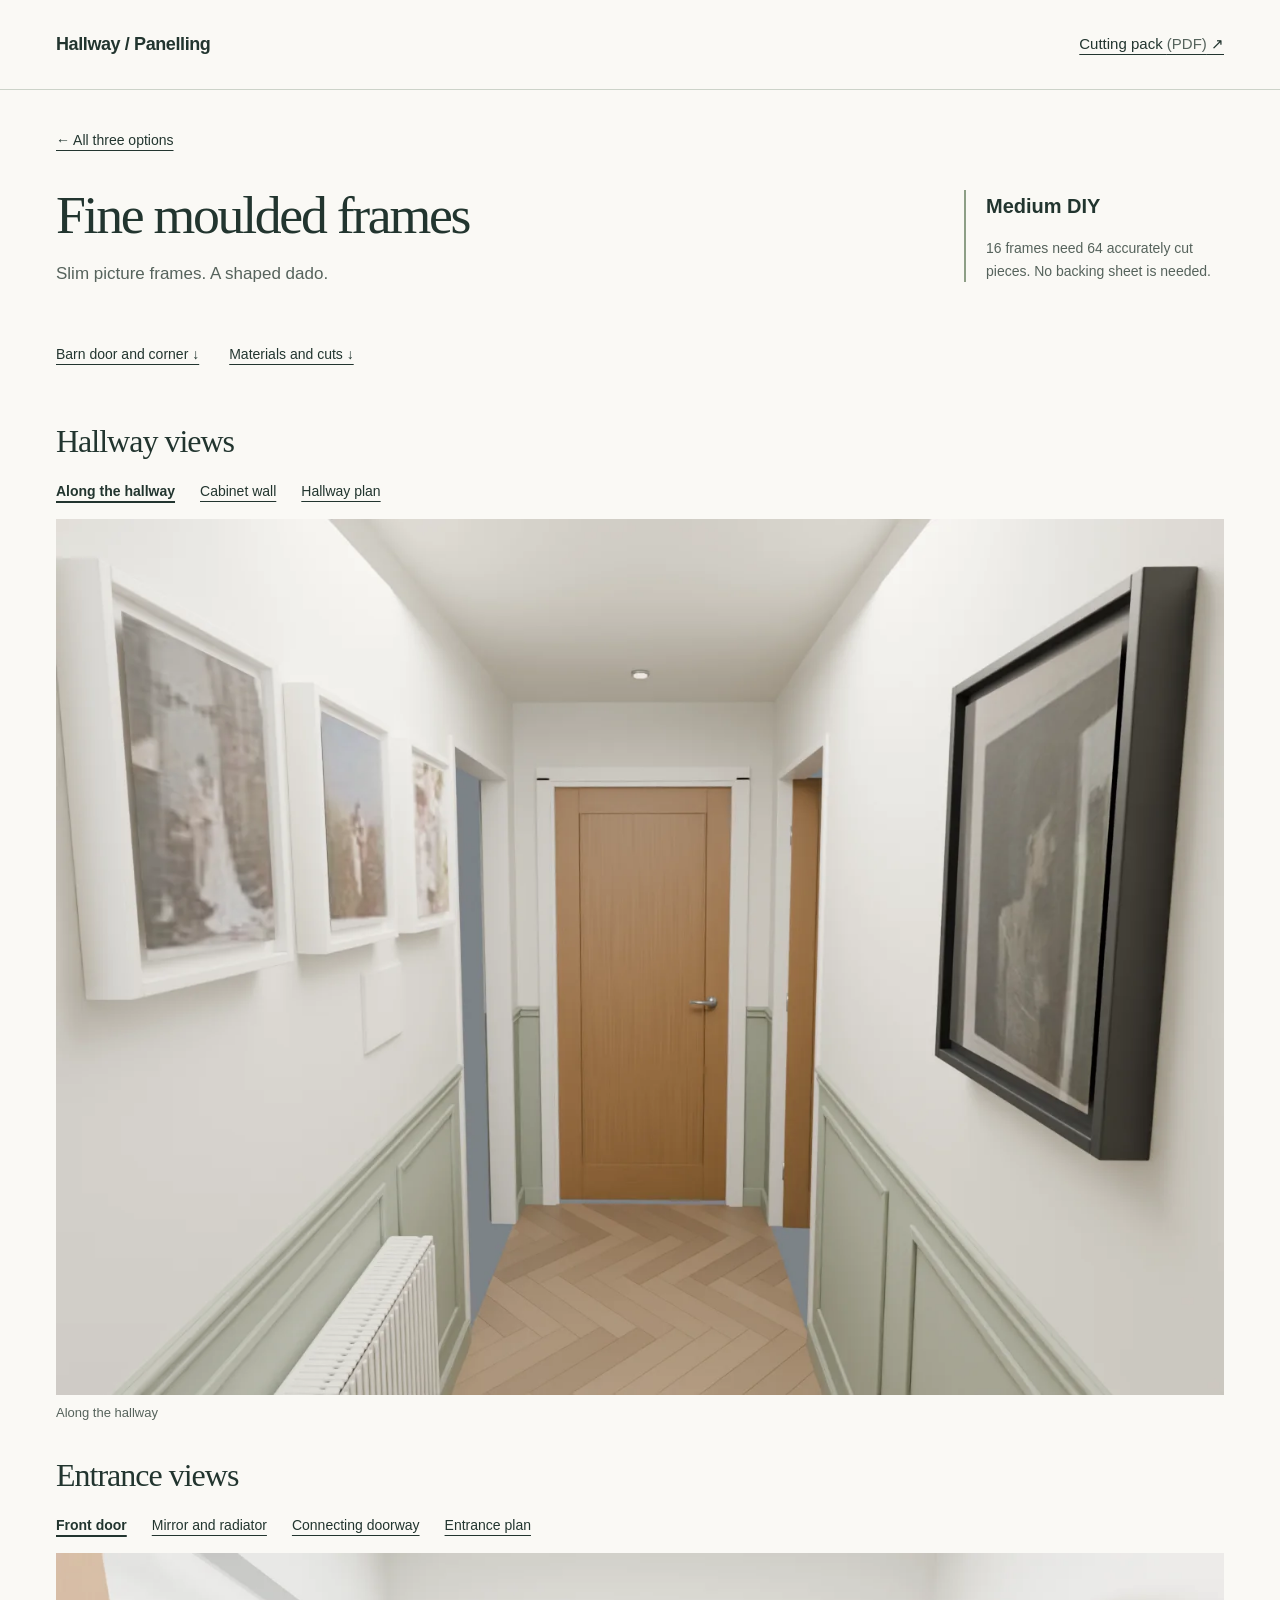
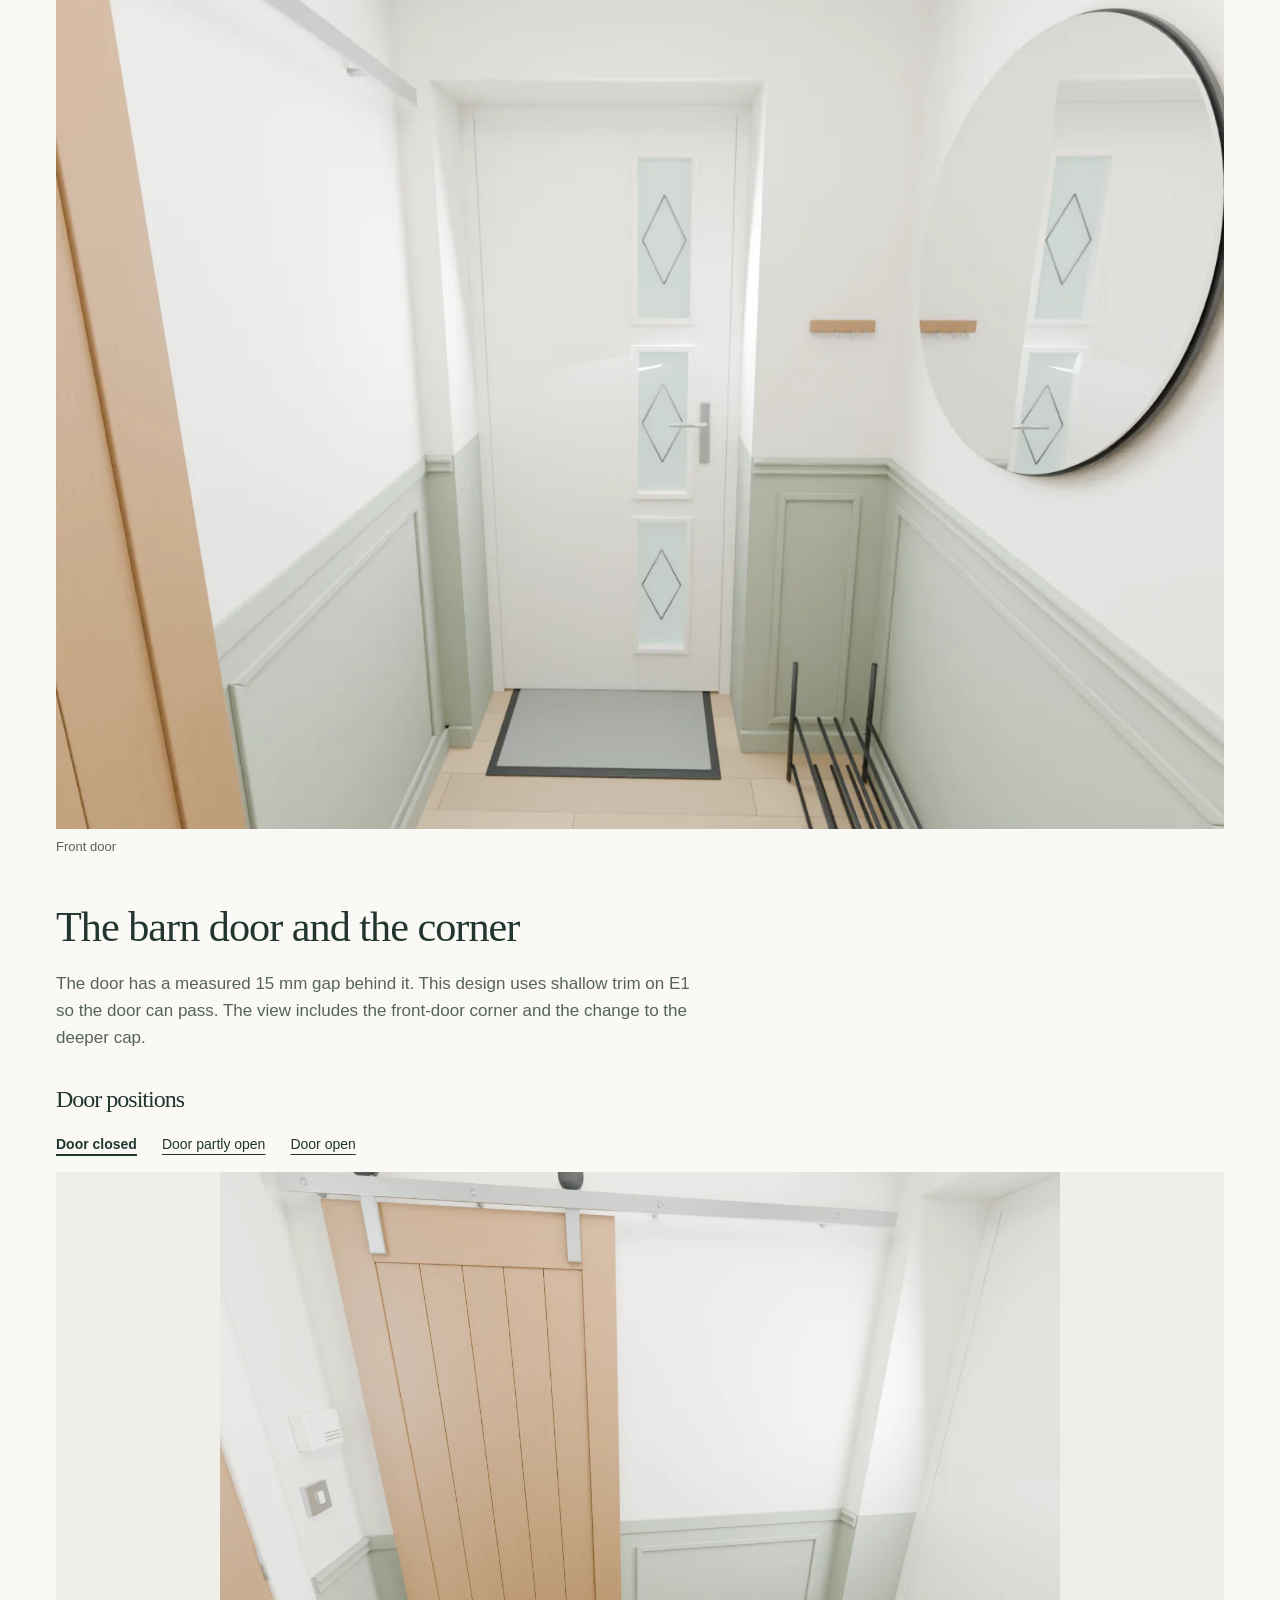
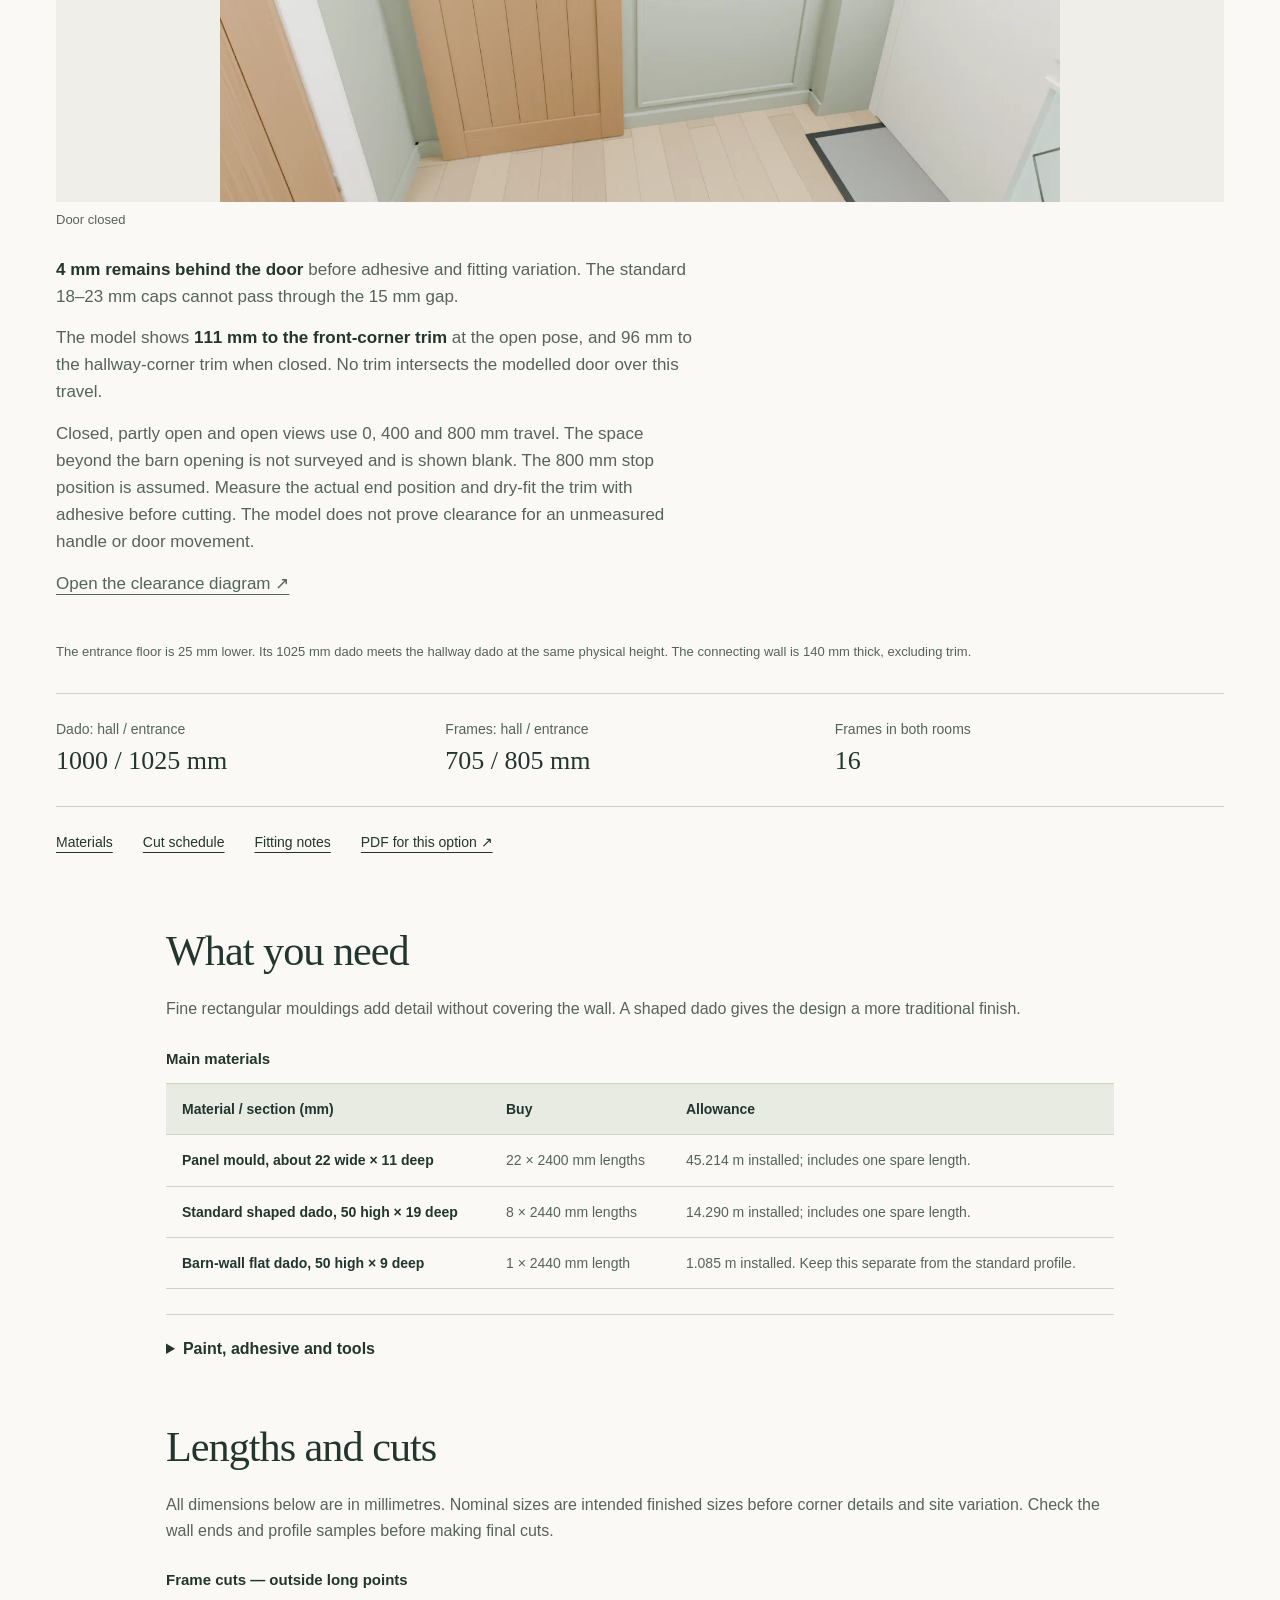
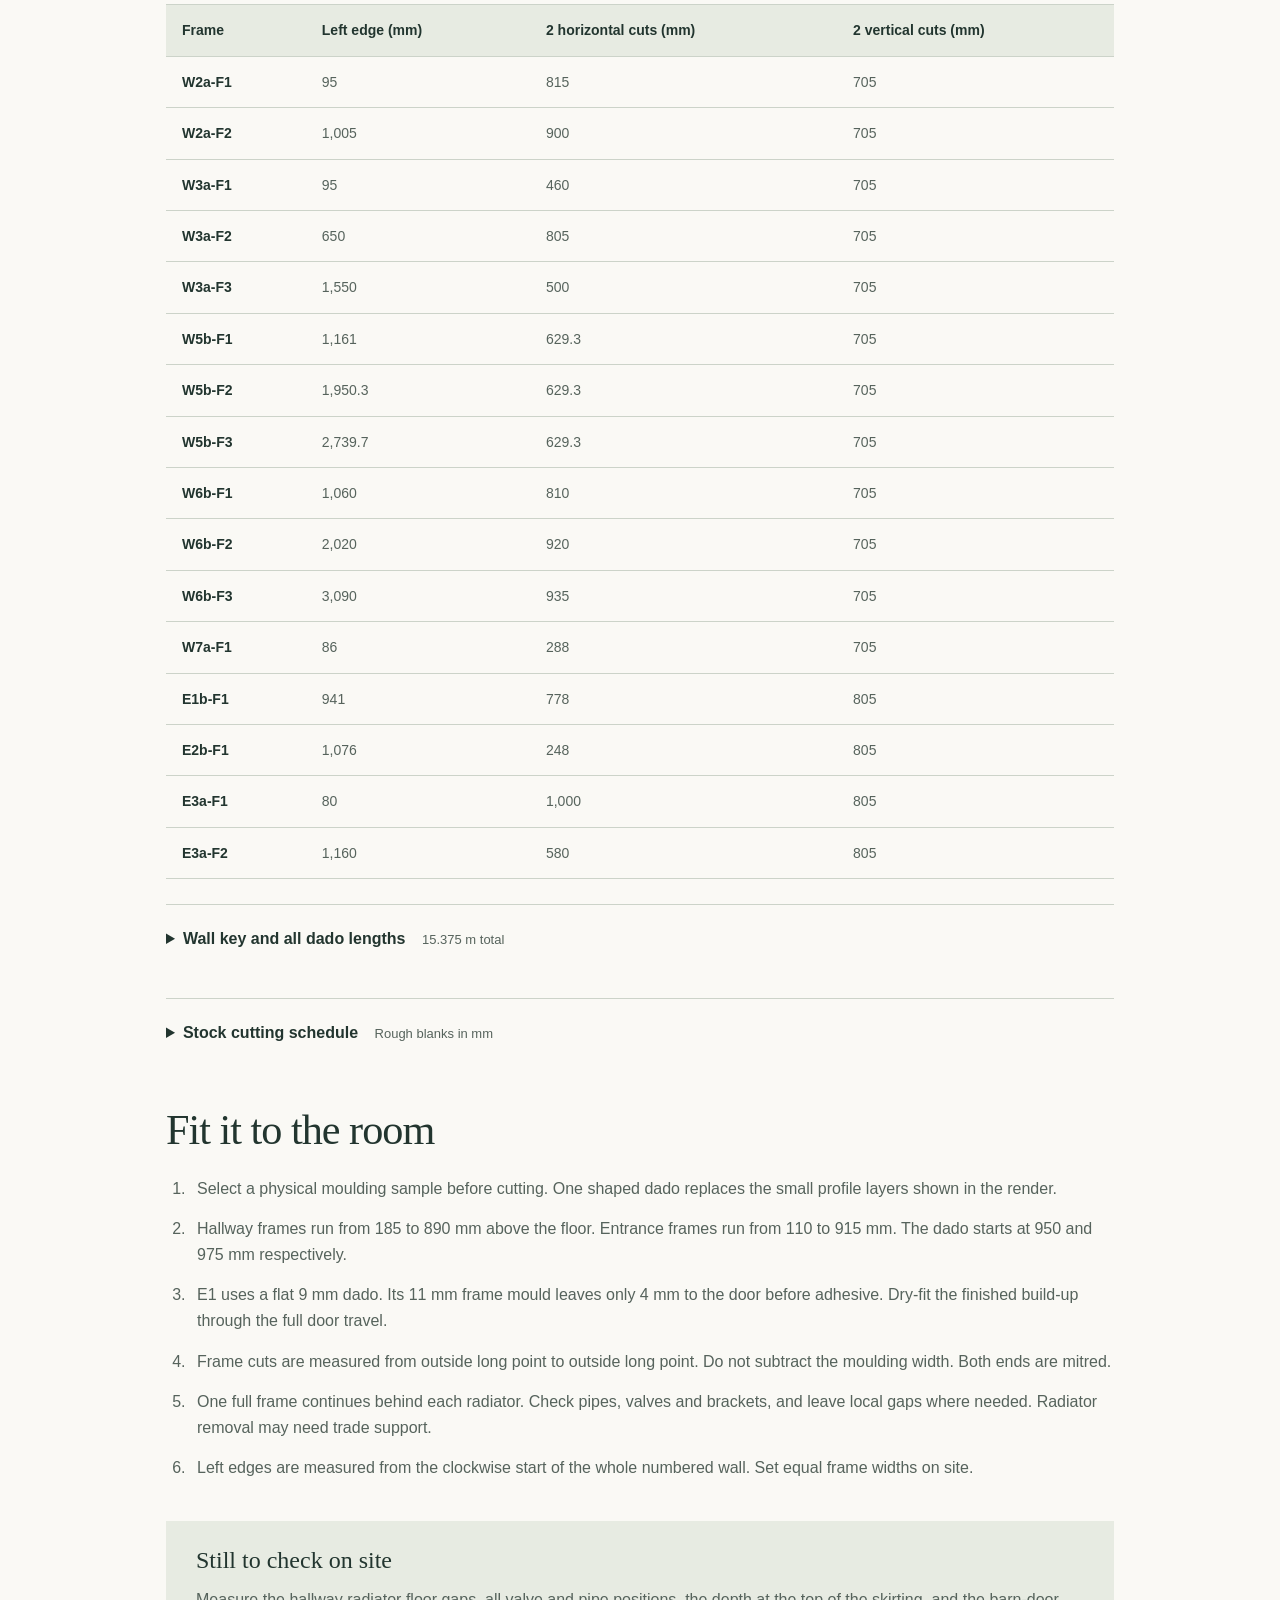
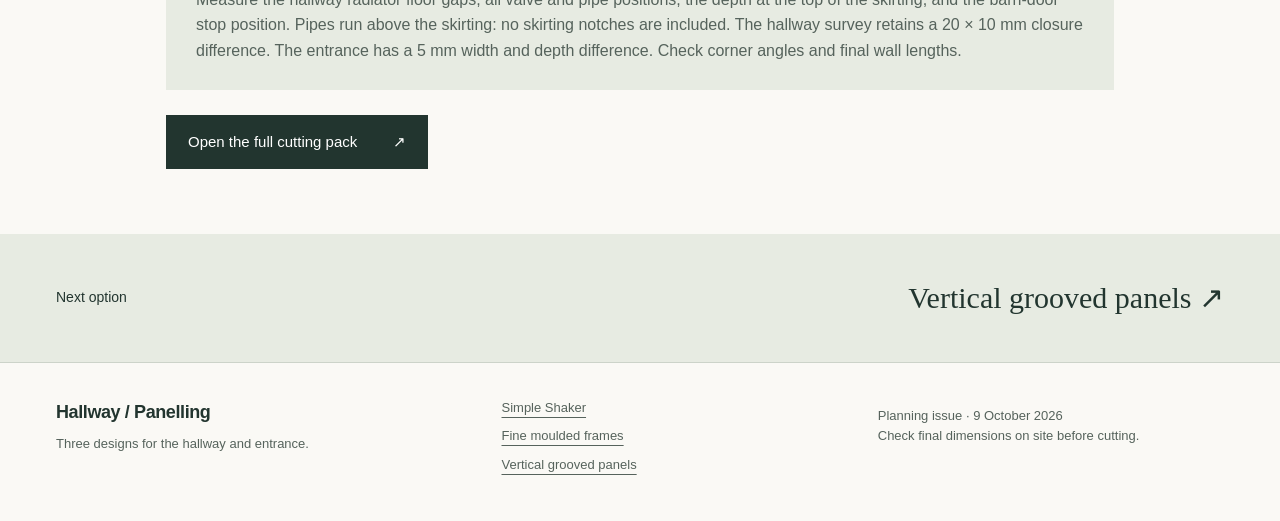
==== commit 4fae3fd3: "feat: add entrance and barn-door views Add entrance previews and three barn-door positions for each " ====
--- a/frames/index.html
+++ b/frames/index.html
@@ -1,3 +1,3 @@
 <!doctype html>
 <html lang="en-GB"><head><meta charset="utf-8"><meta name="viewport" content="width=device-width,initial-scale=1"><title>Fine moulded frames | Hallway panelling</title><meta name="description" content="Fine rectangular mouldings add detail without covering the wall. A shaped dado gives the design a more traditional finish."><meta name="theme-color" content="#22352f"><link rel="stylesheet" href="../assets/style.css"><script src="../assets/gallery.js" defer></script></head>
-<body><a class="skip" href="#main">Skip to content</a><header class="site-header"><a class="wordmark" href="../">Hallway / Panelling</a><a class="pack-link" href="../assets/hallway-panelling-materials-and-cuts.pdf">Cutting pack <span>(PDF)</span> ↗</a></header><main id="main"><div class="page-title"><a class="back" href="../#options">← All three options</a><div class="title-row"><div><h1>Fine moulded frames</h1><p>Slim picture frames. A shaped dado.</p></div><div class="difficulty"><strong>Medium DIY</strong><p>Twelve frames need 48 accurately cut pieces and 48 mitred joints. No backing sheet is needed.</p></div></div></div><section class="gallery" aria-label="Room previews"><nav class="gallery-nav" aria-label="Choose a room view"><a href="#view-hall">Along the hallway</a><a href="#view-cabinet">Cabinet wall</a><a href="#view-overview">Whole room</a></nav><figure id="view-hall"><img src="../assets/frames-hall.webp" alt="View along the hallway with fine moulded frames" width="1440" height="1080" loading="eager"><figcaption>Along the hallway</figcaption></figure><figure id="view-cabinet"><img src="../assets/frames-cabinet.webp" alt="View of the cabinet wall with fine moulded frames" width="1440" height="1080" loading="lazy"><figcaption>The cabinet wall</figcaption></figure><figure id="view-overview"><img src="../assets/frames-overview.webp" alt="Overhead view of the room with fine moulded frames" width="1600" height="1200" loading="lazy"><figcaption>The whole room</figcaption></figure></section><p class="preview-note">Design preview: the renders use an earlier skirting estimate. The schedules below use the corrected 90 mm height.</p><div class="dimension-strip"><div><span>Dado top</span><strong>1000 mm</strong></div><div><span>Frame height</span><strong>705 mm</strong></div><div><span>Frames</span><strong>12</strong></div></div><nav class="section-nav" aria-label="On this page"><a href="#materials">Materials</a><a href="#cuts">Cut schedule</a><a href="#fitting">Fitting notes</a><a href="../assets/hallway-panelling-materials-and-cuts.pdf#page=5">PDF for this option ↗</a></nav><div class="document"><section id="materials"><h2>What you need</h2><p>Fine rectangular mouldings add detail without covering the wall. A shaped dado gives the design a more traditional finish.</p><div class="table-scroll" tabindex="0" role="region" aria-label="Main materials"><table><caption>Main materials</caption><thead><tr><th scope="col">Material / section (mm)</th><th scope="col">Buy</th><th scope="col">Allowance</th></tr></thead><tbody><tr><td>Panel mould, about 22 wide × 11 deep</td><td>17 × 2400 mm lengths</td><td>16 used, 1 spare. Installed length: 33.562 m.</td></tr><tr><td>Shaped dado, about 50 high × 19 deep</td><td>6 × 2440 mm lengths</td><td>5 used, 1 spare. Installed length: 11.445 m.</td></tr></tbody></table></div><details><summary>Paint, adhesive and tools</summary><div class="detail-body"><div class="table-scroll" tabindex="0" role="region" aria-label="Consumables"><table><caption>Consumables</caption><thead><tr><th scope="col">Supply</th><th scope="col">Planning allowance</th></tr></thead><tbody><tr><td>Construction adhesive, 290–310 ml</td><td>5–6 cartridges</td></tr><tr><td>Decorators caulk</td><td>2–3 cartridges</td></tr><tr><td>Fine filler</td><td>1 small tub</td></tr><tr><td>MDF / timber primer</td><td>1 litre</td></tr><tr><td>Coloured topcoat, two coats</td><td>About 3 litres</td></tr><tr><td>Other supplies</td><td>Abrasives, masking tape, dust sheets and suitable temporary fixings</td></tr></tbody></table></div><p>Coverage depends on the product and wall condition. The paint allowance uses about 12.5 m², two coats and 20% extra. Use compatible wall and trim finishes. Tools include a tape, level, square, saw, mitre guide, adhesive gun and sanding tools; grooved sheets also need a guided saw and cutout templates.</p></div></details></section><section id="cuts"><h2>Lengths and cuts</h2><p>All dimensions below are in millimetres. Nominal sizes are intended finished sizes before corner details and site variation. Check the wall ends and profile samples before making final cuts.</p><div class="table-scroll" tabindex="0" role="region" aria-label="Frame cuts — outside long points"><table><caption>Frame cuts — outside long points</caption><thead><tr><th scope="col">Frame</th><th scope="col">Left edge (mm)</th><th scope="col">2 horizontal cuts (mm)</th><th scope="col">2 vertical cuts (mm)</th></tr></thead><tbody><tr><td>W2a-F1</td><td>95</td><td>815</td><td>705</td></tr><tr><td>W2a-F2</td><td>1,005</td><td>900</td><td>705</td></tr><tr><td>W3a-F1</td><td>95</td><td>460</td><td>705</td></tr><tr><td>W3a-F2</td><td>650</td><td>805</td><td>705</td></tr><tr><td>W3a-F3</td><td>1,550</td><td>500</td><td>705</td></tr><tr><td>W5b-F1</td><td>1,161</td><td>629.3</td><td>705</td></tr><tr><td>W5b-F2</td><td>1,950.3</td><td>629.3</td><td>705</td></tr><tr><td>W5b-F3</td><td>2,739.7</td><td>629.3</td><td>705</td></tr><tr><td>W6b-F1</td><td>1,060</td><td>810</td><td>705</td></tr><tr><td>W6b-F2</td><td>2,020</td><td>920</td><td>705</td></tr><tr><td>W6b-F3</td><td>3,090</td><td>935</td><td>705</td></tr><tr><td>W7a-F1</td><td>86</td><td>288</td><td>705</td></tr></tbody></table></div><details><summary>Wall key and all dado lengths <span>11.445 m total</span></summary><div class="detail-body"><p>All three options use these 13 wall-face runs. Apply the schedule once for each continuous rail or cap part. W1 is the rear door and has no rail.</p><img class="wall-key" src="../assets/wall-key.svg" alt="Numbered hallway walls, from W1 at the rear door clockwise to W8 at the rear recess" width="650" height="560"><div class="table-scroll" tabindex="0" role="region" aria-label="Nominal rail lengths"><table><caption>Nominal rail lengths</caption><thead><tr><th scope="col">Run</th><th scope="col">Wall section</th><th scope="col">Length (mm)</th></tr></thead><tbody><tr><td>W2a</td><td>Bathroom wall</td><td>2,000</td></tr><tr><td>W2b</td><td>Bathroom wall</td><td>220</td></tr><tr><td>W3a</td><td>Wedding-photo wall</td><td>2,145</td></tr><tr><td>W3b</td><td>Wedding-photo wall</td><td>190</td></tr><tr><td>W4a</td><td>Storage wall</td><td>107.5</td></tr><tr><td>W4b</td><td>Storage wall</td><td>107.5</td></tr><tr><td>W5a</td><td>Entrance and spare-bedroom wall</td><td>190</td></tr><tr><td>W5b</td><td>Entrance and spare-bedroom wall</td><td>2,380</td></tr><tr><td>W5c</td><td>Entrance and spare-bedroom wall</td><td>235</td></tr><tr><td>W6a</td><td>Kitchen and cabinet wall</td><td>110</td></tr><tr><td>W6b</td><td>Kitchen and cabinet wall</td><td>3,120</td></tr><tr><td>W7a</td><td>Rear boxing face</td><td>460</td></tr><tr><td>W8a</td><td>Rear recess return</td><td>180</td></tr></tbody></table></div><p>W4a and W4b assume the 990 mm storage frame is centred in the 1205 mm end wall. The 3120 mm W6b run needs a joint when using 2440 mm stock; allow two 1560 mm nominal pieces.</p></div></details><details><summary>Stock cutting schedule <span>Rough blanks in mm</span></summary><div class="detail-body"><p>These blanks include trimming allowance. They are not the final cut sizes. Keep every piece labelled. The schedule allows 3 mm saw loss per cut.</p><div class="table-scroll" tabindex="0" role="region" aria-label="Panel mould — 2400 mm stock"><table><caption>Panel mould — 2400 mm stock</caption><thead><tr><th scope="col">Stock / row</th><th scope="col">Blank labels and lengths (mm)</th><th scope="col">Left over (mm)</th></tr></thead><tbody><tr><td>1</td><td>W6b-F3H1: 965 + W6b-F3H2: 965 + W7a-F1H1: 318</td><td>133</td></tr><tr><td>2</td><td>W6b-F2H1: 950 + W6b-F2H2: 950 + W7a-F1H2: 318</td><td>163</td></tr><tr><td>3</td><td>W2a-F2H1: 930 + W2a-F2H2: 930 + W3a-F1H1: 490</td><td>31</td></tr><tr><td>4</td><td>W2a-F1H1: 845 + W2a-F1H2: 845 + W5b-F1H1: 660</td><td>31</td></tr><tr><td>5</td><td>W6b-F1H1: 840 + W6b-F1H2: 840 + W5b-F1H2: 660</td><td>41</td></tr><tr><td>6</td><td>W3a-F2H1: 835 + W3a-F2H2: 835 + W5b-F2H1: 660</td><td>51</td></tr><tr><td>7</td><td>W2a-F1V1: 735 + W2a-F1V2: 735 + W2a-F2V1: 735</td><td>176</td></tr><tr><td>8</td><td>W2a-F2V2: 735 + W3a-F1V1: 735 + W3a-F1V2: 735</td><td>176</td></tr><tr><td>9</td><td>W3a-F2V1: 735 + W3a-F2V2: 735 + W3a-F3V1: 735</td><td>176</td></tr><tr><td>10</td><td>W3a-F3V2: 735 + W5b-F1V1: 735 + W5b-F1V2: 735</td><td>176</td></tr><tr><td>11</td><td>W5b-F2V1: 735 + W5b-F2V2: 735 + W5b-F3V1: 735</td><td>176</td></tr><tr><td>12</td><td>W5b-F3V2: 735 + W6b-F1V1: 735 + W6b-F1V2: 735</td><td>176</td></tr><tr><td>13</td><td>W6b-F2V1: 735 + W6b-F2V2: 735 + W6b-F3V1: 735</td><td>176</td></tr><tr><td>14</td><td>W6b-F3V2: 735 + W7a-F1V1: 735 + W7a-F1V2: 735</td><td>176</td></tr><tr><td>15</td><td>W5b-F2H2: 660 + W5b-F3H1: 660 + W5b-F3H2: 660</td><td>401</td></tr><tr><td>16</td><td>W3a-F3H1: 530 + W3a-F3H2: 530 + W3a-F1H2: 490</td><td>831</td></tr></tbody></table></div><div class="table-scroll" tabindex="0" role="region" aria-label="Shaped dado — 2440 mm stock"><table><caption>Shaped dado — 2440 mm stock</caption><thead><tr><th scope="col">Stock / row</th><th scope="col">Blank labels and lengths (mm)</th><th scope="col">Left over (mm)</th></tr></thead><tbody><tr><td>1</td><td>W5b: 2,410</td><td>17</td></tr><tr><td>2</td><td>W3a: 2,175 + W3b: 220</td><td>29</td></tr><tr><td>3</td><td>W2a: 2,030 + W2b: 250 + W4a: 138</td><td>3</td></tr><tr><td>4</td><td>W6b-1: 1,590 + W7a: 490 + W6a: 140 + W4b: 138</td><td>60</td></tr><tr><td>5</td><td>W6b-2: 1,590 + W5c: 265 + W5a: 220 + W8a: 210</td><td>133</td></tr></tbody></table></div><p>Linear MDF and mould blanks allow 30 mm extra per piece and 10 mm stock-end trimming. The 2400 mm cap schedule allows 10 mm extra per piece and only 5 mm stock-end trimming. Check stock lengths first and use the spare if needed. Corner projections and actual wall angles set the final end cuts.</p></div></details></section><section id="fitting"><h2>Fit it to the room</h2><ol class="fitting-list"><li>Select a physical moulding sample before cutting. One shaped dado replaces the small profile layers shown in the render.</li><li>Set the frame bottoms at 185 mm and their tops at 890 mm above the floor. The dado starts at 950 mm.</li><li>Frame cuts are measured from outside long point to outside long point. Do not subtract the moulding width. Both ends are mitred.</li><li>One full frame continues behind each radiator. Check all mouldings against pipes, valves and brackets, and leave local gaps where needed. Radiator removal may need trade support. Dry-fit one complete frame first.</li><li>Left-edge positions in the table are measured from the clockwise start of the whole numbered wall. Decimal sizes come from the layout; set equal frame widths on site.</li></ol><aside class="check"><h3>Still to check on site</h3><p>Measure both radiator floor gaps, the full valve and pipe positions, and the depth at the top of the skirting. Pipes run above the skirting: no skirting notches are included. The survey retains a small 20 × 10 mm closure difference, so check corner angles and final wall lengths.</p></aside><a class="button" href="../assets/hallway-panelling-materials-and-cuts.pdf#page=5">Open the full cutting pack <span>↗</span></a></section></div><a class="next-option" href="../grooved/"><span>Next option</span><strong>Vertical grooved panels ↗</strong></a></main><footer><div><a class="wordmark" href="../">Hallway / Panelling</a><p>Three designs for the same measured room.</p></div><nav aria-label="All options"><a href="../shaker/">Simple Shaker</a><a href="../frames/" aria-current="page">Fine moulded frames</a><a href="../grooved/">Vertical grooved panels</a></nav><p class="footer-note">Planning issue · 8 October 2026<br>Check final dimensions on site before cutting.</p></footer></body></html>+<body><a class="skip" href="#main">Skip to content</a><header class="site-header"><a class="wordmark" href="../">Hallway / Panelling</a><a class="pack-link" href="../assets/hallway-panelling-materials-and-cuts.pdf">Cutting pack <span>(PDF)</span> ↗</a></header><main id="main"><div class="page-title"><a class="back" href="../#options">← All three options</a><div class="title-row"><div><h1>Fine moulded frames</h1><p>Slim picture frames. A shaped dado.</p></div><div class="difficulty"><strong>Medium DIY</strong><p>16 frames need 64 accurately cut pieces. No backing sheet is needed.</p></div></div></div><nav class="section-nav" aria-label="Preview sections"><a href="#barn-door">Barn door and corner ↓</a><a href="#materials">Materials and cuts ↓</a></nav><section class="gallery" aria-label="Hallway views"><h2>Hallway views</h2><nav class="gallery-nav" aria-label="Choose hallway views"><a href="#view-hall">Along the hallway</a><a href="#view-cabinet">Cabinet wall</a><a href="#view-overview">Hallway plan</a></nav><figure id="view-hall"><img src="../assets/frames-hall.webp" alt="Along the hallway with fine moulded frames" width="1440" height="1080" loading="eager"><figcaption>Along the hallway</figcaption></figure><figure id="view-cabinet"><img src="../assets/frames-cabinet.webp" alt="Cabinet wall with fine moulded frames" width="1440" height="1080" loading="lazy"><figcaption>Cabinet wall</figcaption></figure><figure id="view-overview"><img src="../assets/frames-overview.webp" alt="Hallway plan with fine moulded frames" width="1440" height="1080" loading="lazy"><figcaption>Hallway plan</figcaption></figure></section><section class="gallery" aria-label="Entrance views"><h2>Entrance views</h2><nav class="gallery-nav" aria-label="Choose entrance views"><a href="#view-entrance-front">Front door</a><a href="#view-entrance-mirror">Mirror and radiator</a><a href="#view-entrance-hall">Connecting doorway</a><a href="#view-entrance-overview">Entrance plan</a></nav><figure id="view-entrance-front"><img src="../assets/frames-entrance-front.webp" alt="Front door with fine moulded frames" width="1440" height="1080" loading="eager"><figcaption>Front door</figcaption></figure><figure id="view-entrance-mirror"><img src="../assets/frames-entrance-mirror.webp" alt="Mirror and radiator with fine moulded frames" width="1440" height="1080" loading="lazy"><figcaption>Mirror and radiator</figcaption></figure><figure id="view-entrance-hall"><img src="../assets/frames-entrance-hall.webp" alt="Connecting doorway with fine moulded frames" width="1440" height="1080" loading="lazy"><figcaption>Connecting doorway</figcaption></figure><figure id="view-entrance-overview"><img src="../assets/frames-entrance-overview.webp" alt="Entrance plan with fine moulded frames" width="1440" height="1080" loading="lazy"><figcaption>Entrance plan</figcaption></figure></section><section id="barn-door" class="barn-check"><h2>The barn door and the corner</h2><p>The door has a measured 15 mm gap behind it. This design uses shallow trim on E1 so the door can pass. The view includes the front-door corner and the change to the deeper cap.</p><section class="gallery" aria-label="Door positions"><h2>Door positions</h2><nav class="gallery-nav" aria-label="Choose door positions"><a href="#view-barn-closed">Door closed</a><a href="#view-barn-part-open">Door partly open</a><a href="#view-barn-open">Door open</a></nav><figure id="view-barn-closed"><img src="../assets/frames-barn-closed.webp" alt="Door closed with fine moulded frames" width="1440" height="1080" loading="eager"><figcaption>Door closed</figcaption></figure><figure id="view-barn-part-open"><img src="../assets/frames-barn-part-open.webp" alt="Door partly open with fine moulded frames" width="1440" height="1080" loading="lazy"><figcaption>Door partly open</figcaption></figure><figure id="view-barn-open"><img src="../assets/frames-barn-open.webp" alt="Door open with fine moulded frames" width="1440" height="1080" loading="lazy"><figcaption>Door open</figcaption></figure></section><div class="clearance-notes"><p><strong>4 mm remains behind the door</strong> before adhesive and fitting variation. The standard 18–23 mm caps cannot pass through the 15 mm gap.</p><p>The model shows <strong>111 mm to the front-corner trim</strong> at the open pose, and 96 mm to the hallway-corner trim when closed. No trim intersects the modelled door over this travel.</p><p>Closed, partly open and open views use 0, 400 and 800 mm travel. The space beyond the barn opening is not surveyed and is shown blank. The 800 mm stop position is assumed. Measure the actual end position and dry-fit the trim with adhesive before cutting. The model does not prove clearance for an unmeasured handle or door movement.</p><p><a href="../assets/barn-clearance.svg">Open the clearance diagram ↗</a></p></div></section><p class="preview-note">The entrance floor is 25 mm lower. Its 1025 mm dado meets the hallway dado at the same physical height. The connecting wall is 140 mm thick, excluding trim.</p><div class="dimension-strip"><div><span>Dado: hall / entrance</span><strong>1000 / 1025 mm</strong></div><div><span>Frames: hall / entrance</span><strong>705 / 805 mm</strong></div><div><span>Frames in both rooms</span><strong>16</strong></div></div><nav class="section-nav" aria-label="On this page"><a href="#materials">Materials</a><a href="#cuts">Cut schedule</a><a href="#fitting">Fitting notes</a><a href="../assets/hallway-panelling-materials-and-cuts.pdf#page=7">PDF for this option ↗</a></nav><div class="document"><section id="materials"><h2>What you need</h2><p>Fine rectangular mouldings add detail without covering the wall. A shaped dado gives the design a more traditional finish.</p><div class="table-scroll" tabindex="0" role="region" aria-label="Main materials"><table><caption>Main materials</caption><thead><tr><th scope="col">Material / section (mm)</th><th scope="col">Buy</th><th scope="col">Allowance</th></tr></thead><tbody><tr><td>Panel mould, about 22 wide × 11 deep</td><td>22 × 2400 mm lengths</td><td>45.214 m installed; includes one spare length.</td></tr><tr><td>Standard shaped dado, 50 high × 19 deep</td><td>8 × 2440 mm lengths</td><td>14.290 m installed; includes one spare length.</td></tr><tr><td>Barn-wall flat dado, 50 high × 9 deep</td><td>1 × 2440 mm length</td><td>1.085 m installed. Keep this separate from the standard profile.</td></tr></tbody></table></div><details><summary>Paint, adhesive and tools</summary><div class="detail-body"><div class="table-scroll" tabindex="0" role="region" aria-label="Consumables"><table><caption>Consumables</caption><thead><tr><th scope="col">Supply</th><th scope="col">Planning allowance</th></tr></thead><tbody><tr><td>Construction adhesive, 290–310 ml</td><td>7–9 cartridges</td></tr><tr><td>Decorators caulk</td><td>3–4 cartridges</td></tr><tr><td>Fine filler</td><td>1 small tub</td></tr><tr><td>MDF / timber primer</td><td>1.5 litres</td></tr><tr><td>Coloured topcoat, two coats</td><td>About 4.1 litres</td></tr><tr><td>Other supplies</td><td>Abrasives, masking tape, dust sheets and suitable temporary fixings</td></tr></tbody></table></div><p>Coverage depends on the product and wall condition. The paint allowance uses about 17 m², two coats at 10 m² per litre and 20% extra. Use compatible wall and trim finishes. Tools include a tape, level, square, saw, mitre guide, adhesive gun and sanding tools; grooved sheets also need a guided saw and cutout templates.</p></div></details></section><section id="cuts"><h2>Lengths and cuts</h2><p>All dimensions below are in millimetres. Nominal sizes are intended finished sizes before corner details and site variation. Check the wall ends and profile samples before making final cuts.</p><div class="table-scroll" tabindex="0" role="region" aria-label="Frame cuts — outside long points"><table><caption>Frame cuts — outside long points</caption><thead><tr><th scope="col">Frame</th><th scope="col">Left edge (mm)</th><th scope="col">2 horizontal cuts (mm)</th><th scope="col">2 vertical cuts (mm)</th></tr></thead><tbody><tr><td>W2a-F1</td><td>95</td><td>815</td><td>705</td></tr><tr><td>W2a-F2</td><td>1,005</td><td>900</td><td>705</td></tr><tr><td>W3a-F1</td><td>95</td><td>460</td><td>705</td></tr><tr><td>W3a-F2</td><td>650</td><td>805</td><td>705</td></tr><tr><td>W3a-F3</td><td>1,550</td><td>500</td><td>705</td></tr><tr><td>W5b-F1</td><td>1,161</td><td>629.3</td><td>705</td></tr><tr><td>W5b-F2</td><td>1,950.3</td><td>629.3</td><td>705</td></tr><tr><td>W5b-F3</td><td>2,739.7</td><td>629.3</td><td>705</td></tr><tr><td>W6b-F1</td><td>1,060</td><td>810</td><td>705</td></tr><tr><td>W6b-F2</td><td>2,020</td><td>920</td><td>705</td></tr><tr><td>W6b-F3</td><td>3,090</td><td>935</td><td>705</td></tr><tr><td>W7a-F1</td><td>86</td><td>288</td><td>705</td></tr><tr><td>E1b-F1</td><td>941</td><td>778</td><td>805</td></tr><tr><td>E2b-F1</td><td>1,076</td><td>248</td><td>805</td></tr><tr><td>E3a-F1</td><td>80</td><td>1,000</td><td>805</td></tr><tr><td>E3a-F2</td><td>1,160</td><td>580</td><td>805</td></tr></tbody></table></div><details><summary>Wall key and all dado lengths <span>15.375 m total</span></summary><div class="detail-body"><p>All three options use these 20 wall-face runs across both rooms. Apply the schedule once for each continuous rail or cap part. W1 is the rear door and has no rail.</p><img class="wall-key" src="../assets/wall-key.svg" alt="Numbered hallway walls, from W1 at the rear door clockwise to W8 at the rear recess" width="650" height="560"><img class="wall-key" src="../assets/entrance-wall-key.svg" alt="Entrance wall key: E1 barn wall, E2 front door, E3 mirror wall, E4 connecting doorway" width="650" height="560"><div class="table-scroll" tabindex="0" role="region" aria-label="Nominal rail lengths"><table><caption>Nominal rail lengths</caption><thead><tr><th scope="col">Run</th><th scope="col">Wall section</th><th scope="col">Length (mm)</th></tr></thead><tbody><tr><td>W2a</td><td>Bathroom wall</td><td>2,000</td></tr><tr><td>W2b</td><td>Bathroom wall</td><td>220</td></tr><tr><td>W3a</td><td>Wedding-photo wall</td><td>2,145</td></tr><tr><td>W3b</td><td>Wedding-photo wall</td><td>190</td></tr><tr><td>W4a</td><td>Storage wall</td><td>107.5</td></tr><tr><td>W4b</td><td>Storage wall</td><td>107.5</td></tr><tr><td>W5a</td><td>Entrance and spare-bedroom wall</td><td>190</td></tr><tr><td>W5b</td><td>Entrance and spare-bedroom wall</td><td>2,380</td></tr><tr><td>W5c</td><td>Entrance and spare-bedroom wall</td><td>235</td></tr><tr><td>W6a</td><td>Kitchen and cabinet wall</td><td>110</td></tr><tr><td>W6b</td><td>Kitchen and cabinet wall</td><td>3,120</td></tr><tr><td>W7a</td><td>Rear boxing face</td><td>460</td></tr><tr><td>W8a</td><td>Rear recess return</td><td>180</td></tr><tr><td>E1a</td><td>Entrance barn wall</td><td>135</td></tr><tr><td>E1b</td><td>Entrance barn wall</td><td>950</td></tr><tr><td>E2a</td><td>Entrance front wall</td><td>90</td></tr><tr><td>E2b</td><td>Entrance front wall</td><td>420</td></tr><tr><td>E3a</td><td>Entrance mirror wall</td><td>1,800</td></tr><tr><td>E4a</td><td>Entrance connecting wall</td><td>260</td></tr><tr><td>E4b</td><td>Entrance connecting wall</td><td>275</td></tr></tbody></table></div><p>W4a and W4b assume the 990 mm storage frame is centred in the 1205 mm end wall. The 3120 mm W6b run needs a joint when using 2440 mm stock; allow two 1560 mm nominal pieces.</p></div></details><details><summary>Stock cutting schedule <span>Rough blanks in mm</span></summary><div class="detail-body"><p>These blanks include trimming allowance. They are not the final cut sizes. Keep every piece labelled. The schedule allows 3 mm saw loss per cut.</p><div class="table-scroll" tabindex="0" role="region" aria-label="Panel mould — 2400 mm stock"><table><caption>Panel mould — 2400 mm stock</caption><thead><tr><th scope="col">Stock / row</th><th scope="col">Blank labels and lengths (mm)</th><th scope="col">Left over (mm)</th></tr></thead><tbody><tr><td>1</td><td>E3a-F1H1: 1,030 + E3a-F1H2: 1,030 + W7a-F1H1: 318</td><td>3</td></tr><tr><td>2</td><td>W6b-F3H1: 965 + W6b-F3H2: 965 + W7a-F1H2: 318</td><td>133</td></tr><tr><td>3</td><td>W6b-F2H1: 950 + W6b-F2H2: 950 + E2b-F1H1: 278</td><td>203</td></tr><tr><td>4</td><td>W2a-F2H1: 930 + W2a-F2H2: 930 + W3a-F1H1: 490</td><td>31</td></tr><tr><td>5</td><td>W2a-F1H1: 845 + W2a-F1H2: 845 + W5b-F1H1: 660</td><td>31</td></tr><tr><td>6</td><td>W6b-F1H1: 840 + W6b-F1H2: 840 + W5b-F1H2: 660</td><td>41</td></tr><tr><td>7</td><td>W3a-F2H1: 835 + W3a-F2H2: 835 + W5b-F2H1: 660</td><td>51</td></tr><tr><td>8</td><td>E1b-F1V1: 835 + E1b-F1V2: 835 + W5b-F2H2: 660</td><td>51</td></tr><tr><td>9</td><td>E2b-F1V1: 835 + E2b-F1V2: 835 + W5b-F3H1: 660</td><td>51</td></tr><tr><td>10</td><td>E3a-F1V1: 835 + E3a-F1V2: 835 + W5b-F3H2: 660</td><td>51</td></tr><tr><td>11</td><td>E3a-F2V1: 835 + E3a-F2V2: 835 + E3a-F2H1: 610</td><td>101</td></tr><tr><td>12</td><td>E1b-F1H1: 808 + E1b-F1H2: 808 + W2a-F1V1: 735</td><td>30</td></tr><tr><td>13</td><td>W2a-F1V2: 735 + W2a-F2V1: 735 + W2a-F2V2: 735</td><td>176</td></tr><tr><td>14</td><td>W3a-F1V1: 735 + W3a-F1V2: 735 + W3a-F2V1: 735</td><td>176</td></tr><tr><td>15</td><td>W3a-F2V2: 735 + W3a-F3V1: 735 + W3a-F3V2: 735</td><td>176</td></tr><tr><td>16</td><td>W5b-F1V1: 735 + W5b-F1V2: 735 + W5b-F2V1: 735</td><td>176</td></tr><tr><td>17</td><td>W5b-F2V2: 735 + W5b-F3V1: 735 + W5b-F3V2: 735</td><td>176</td></tr><tr><td>18</td><td>W6b-F1V1: 735 + W6b-F1V2: 735 + W6b-F2V1: 735</td><td>176</td></tr><tr><td>19</td><td>W6b-F2V2: 735 + W6b-F3V1: 735 + W6b-F3V2: 735</td><td>176</td></tr><tr><td>20</td><td>W7a-F1V1: 735 + W7a-F1V2: 735 + E3a-F2H2: 610 + E2b-F1H2: 278</td><td>20</td></tr><tr><td>21</td><td>W3a-F3H1: 530 + W3a-F3H2: 530 + W3a-F1H2: 490</td><td>831</td></tr></tbody></table></div><div class="table-scroll" tabindex="0" role="region" aria-label="Standard shaped dado — 2440 mm stock"><table><caption>Standard shaped dado — 2440 mm stock</caption><thead><tr><th scope="col">Stock / row</th><th scope="col">Blank labels and lengths (mm)</th><th scope="col">Left over (mm)</th></tr></thead><tbody><tr><td>1</td><td>W5b: 2,410</td><td>17</td></tr><tr><td>2</td><td>W3a: 2,175 + W3b: 220</td><td>29</td></tr><tr><td>3</td><td>W2a: 2,030 + E4b: 305</td><td>89</td></tr><tr><td>4</td><td>E3a: 1,830 + W7a: 490</td><td>104</td></tr><tr><td>5</td><td>W6b-1: 1,590 + E2b: 450 + E4a: 290</td><td>91</td></tr><tr><td>6</td><td>W6b-2: 1,590 + W5c: 265 + W2b: 250 + W5a: 220</td><td>93</td></tr><tr><td>7</td><td>W8a: 210 + W6a: 140 + W4a: 138 + W4b: 138 + E2a: 120</td><td>1,669</td></tr></tbody></table></div><div class="table-scroll" tabindex="0" role="region" aria-label="Shallow barn-wall dado — 2440 mm stock"><table><caption>Shallow barn-wall dado — 2440 mm stock</caption><thead><tr><th scope="col">Stock / row</th><th scope="col">Blank labels and lengths (mm)</th><th scope="col">Left over (mm)</th></tr></thead><tbody><tr><td>1</td><td>E1b: 980 + E1a: 165</td><td>1,279</td></tr></tbody></table></div><p>Linear MDF and mould blanks allow 30 mm extra per piece and 10 mm stock-end trimming. The 2400 mm cap schedule allows 10 mm extra per piece and only 5 mm stock-end trimming. Check stock lengths first and use the spare if needed. Corner projections and actual wall angles set the final end cuts.</p></div></details></section><section id="fitting"><h2>Fit it to the room</h2><ol class="fitting-list"><li>Select a physical moulding sample before cutting. One shaped dado replaces the small profile layers shown in the render.</li><li>Hallway frames run from 185 to 890 mm above the floor. Entrance frames run from 110 to 915 mm. The dado starts at 950 and 975 mm respectively.</li><li>E1 uses a flat 9 mm dado. Its 11 mm frame mould leaves only 4 mm to the door before adhesive. Dry-fit the finished build-up through the full door travel.</li><li>Frame cuts are measured from outside long point to outside long point. Do not subtract the moulding width. Both ends are mitred.</li><li>One full frame continues behind each radiator. Check pipes, valves and brackets, and leave local gaps where needed. Radiator removal may need trade support.</li><li>Left edges are measured from the clockwise start of the whole numbered wall. Set equal frame widths on site.</li></ol><aside class="check"><h3>Still to check on site</h3><p>Measure the hallway radiator floor gaps, all valve and pipe positions, the depth at the top of the skirting, and the barn-door stop position. Pipes run above the skirting: no skirting notches are included. The hallway survey retains a 20 × 10 mm closure difference. The entrance has a 5 mm width and depth difference. Check corner angles and final wall lengths.</p></aside><a class="button" href="../assets/hallway-panelling-materials-and-cuts.pdf#page=7">Open the full cutting pack <span>↗</span></a></section></div><a class="next-option" href="../grooved/"><span>Next option</span><strong>Vertical grooved panels ↗</strong></a></main><footer><div><a class="wordmark" href="../">Hallway / Panelling</a><p>Three designs for the hallway and entrance.</p></div><nav aria-label="All options"><a href="../shaker/">Simple Shaker</a><a href="../frames/" aria-current="page">Fine moulded frames</a><a href="../grooved/">Vertical grooved panels</a></nav><p class="footer-note">Planning issue · 9 October 2026<br>Check final dimensions on site before cutting.</p></footer></body></html>
--- a/assets/style.css
+++ b/assets/style.css
@@ -4,3 +4,7 @@
 @media(max-width:620px){body{font-size:16px}.site-header{padding:20px}.wordmark{font-size:16px}.pack-link{font-size:13px}.pack-link span{display:none}.intro{grid-template-columns:1fr;padding:34px 20px 25px;gap:30px}.intro h1{font-size:49px;letter-spacing:-1.8px}.intro p{margin:20px 0 24px}.intro figure img{aspect-ratio:4/3}.options{padding:30px 20px 40px}.section-heading{display:block;margin-bottom:25px}.section-heading p{margin-top:14px}.option-grid{grid-template-columns:1fr;gap:36px}.option-heading{margin-top:18px}.option-heading h3{font-size:29px}.option p{font-size:16px}.planning{padding:35px 20px;grid-template-columns:1fr;gap:35px}.planning-facts{display:grid;grid-template-columns:1fr}.planning-facts>div{padding:15px 0}.planning-facts strong{font-size:29px}.site-note{display:block;padding:35px 20px}.site-note h2{margin-bottom:15px}footer{grid-template-columns:1fr;padding:30px 20px;gap:25px}.title-row{display:block;margin-top:25px}.title-row h1{font-size:43px;letter-spacing:-1.2px}.difficulty{margin-top:25px}.difficulty p{max-width:45ch}.page-title{padding:25px 20px}.gallery{margin:0 20px}.gallery-nav{gap:18px;flex-wrap:wrap;font-size:13px}.gallery figure img{aspect-ratio:4/3}.preview-note{margin:10px 20px 25px}.dimension-strip{margin:0 20px;gap:10px}.dimension-strip strong{font-size:21px}.dimension-strip span{font-size:12px}.section-nav{margin:0 20px;gap:15px 22px}.document{padding:0 20px 40px}.document section{padding-top:30px}td,th{padding:12px;min-width:95px}table{font-size:13px}summary span{display:block;margin:5px 0 0 17px}.check{padding:22px}.next-option{padding:28px 20px;display:block}.next-option strong{display:block;font-size:29px;margin-top:8px}}
 @media(prefers-reduced-motion:reduce){html{scroll-behavior:auto}}
 @media print{.site-header,.section-nav,.gallery-nav,footer,.next-option,.button,.back{display:none}body{background:white;color:black}.page-title,.document{padding:0}.gallery figure{max-width:55%;margin:auto}.dimension-strip{margin:20px 0}.document section{break-inside:avoid}details{display:none}a{color:inherit;text-decoration:none}}
+
+.gallery h2{font-size:32px;margin:34px 0 20px}.gallery-nav{flex-wrap:wrap}.barn-check{margin:45px 56px}.barn-check>p{margin:20px 0 28px;color:var(--muted)}.barn-check .gallery{margin:0}.barn-check .gallery h2{font-size:24px}.clearance-notes{max-width:70ch;margin:25px 0 40px;color:var(--muted)}.clearance-notes strong{color:var(--ink)}table{font-variant-numeric:tabular-nums}::selection{background:#ccd3c9;color:#22352f}@media(max-width:900px){.barn-check{margin:35px 28px}}@media(max-width:620px){.barn-check{margin:30px 20px}.gallery h2{font-size:29px}}
+
+.barn-check figure img{max-height:70vh;background:#efeee9}
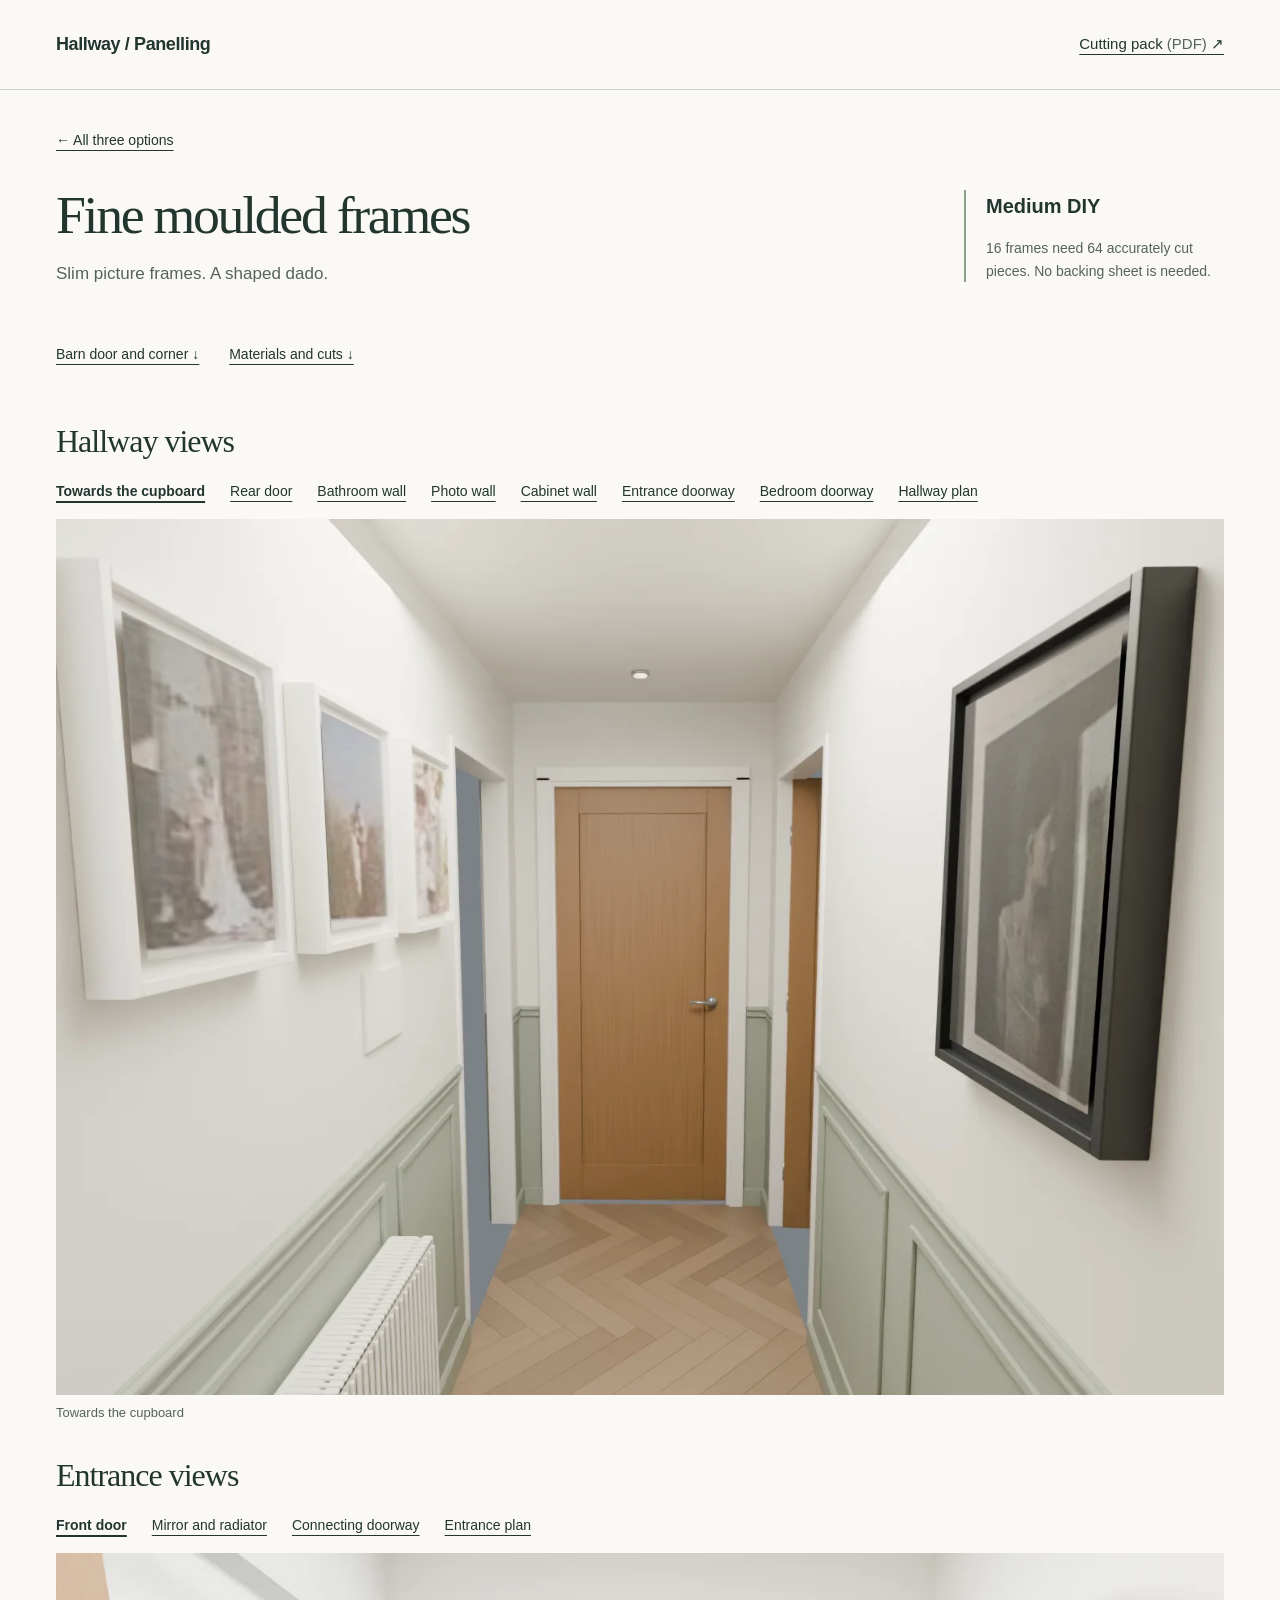
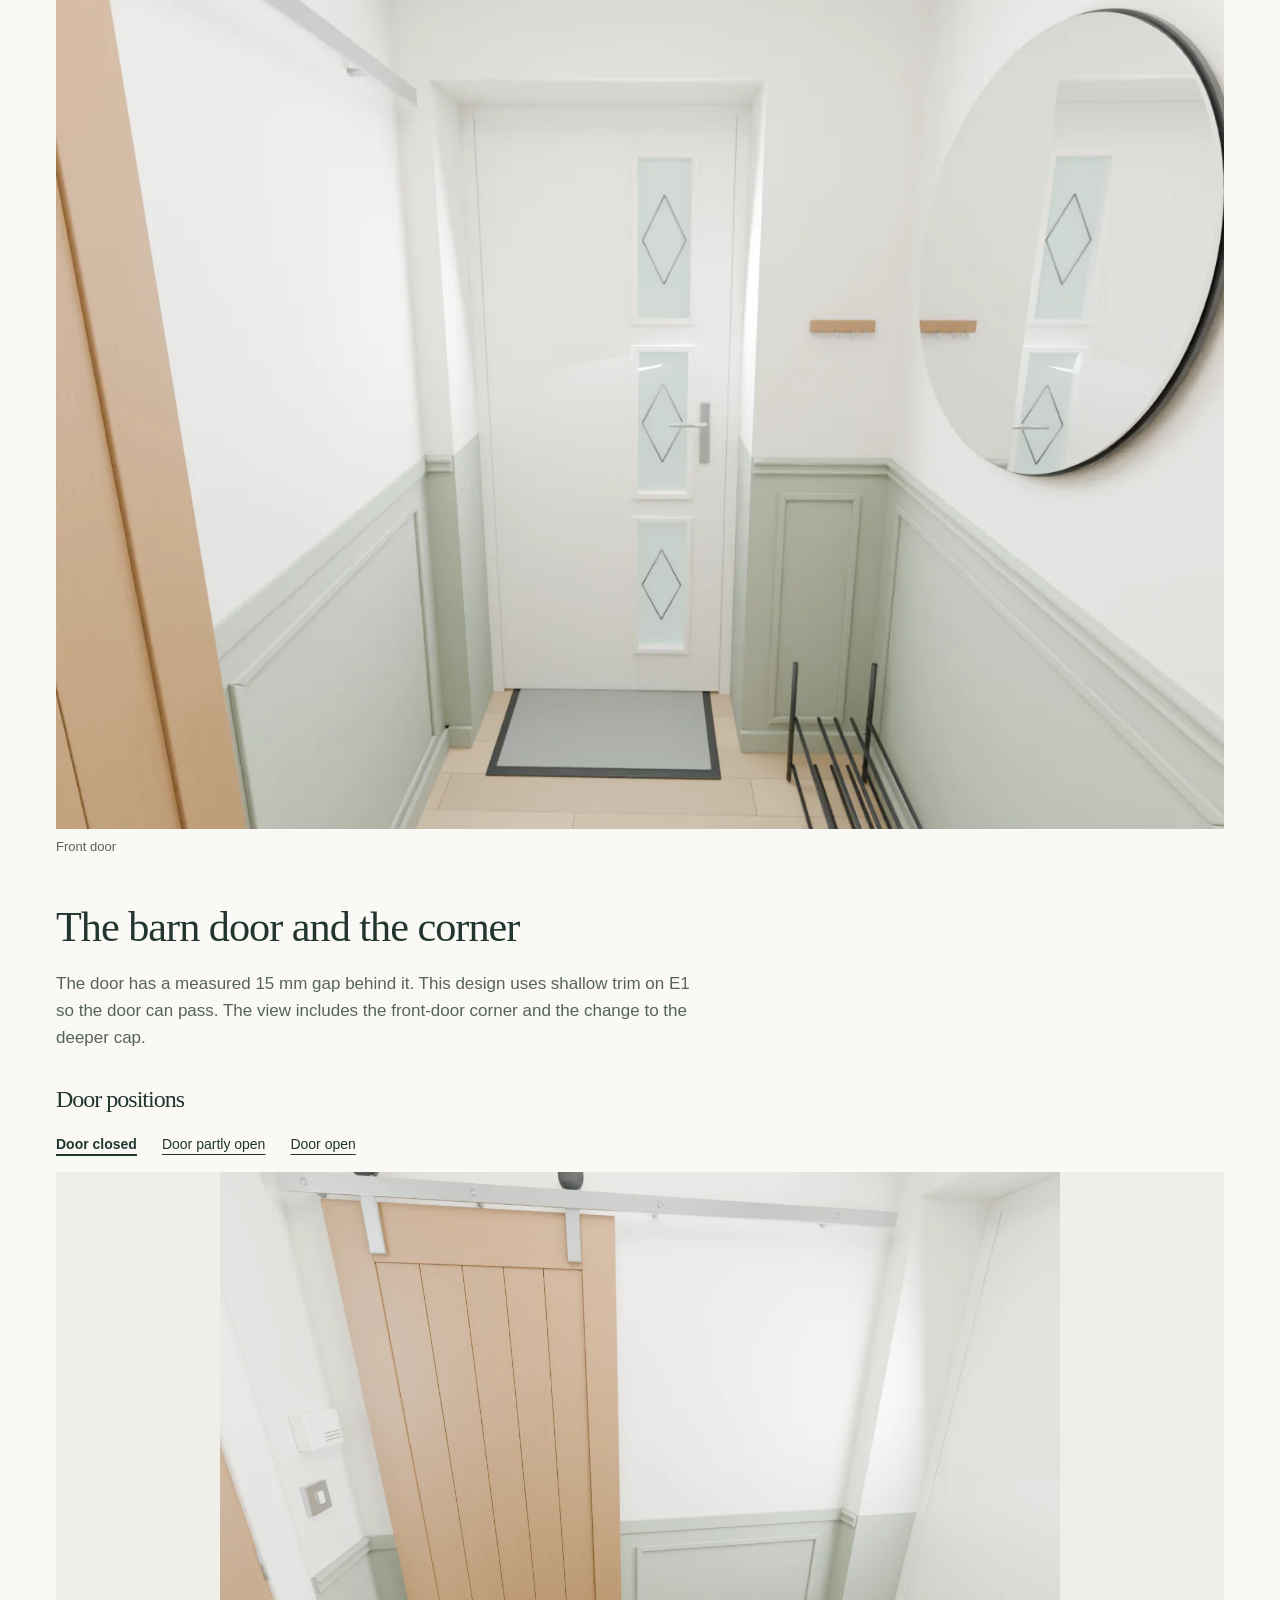
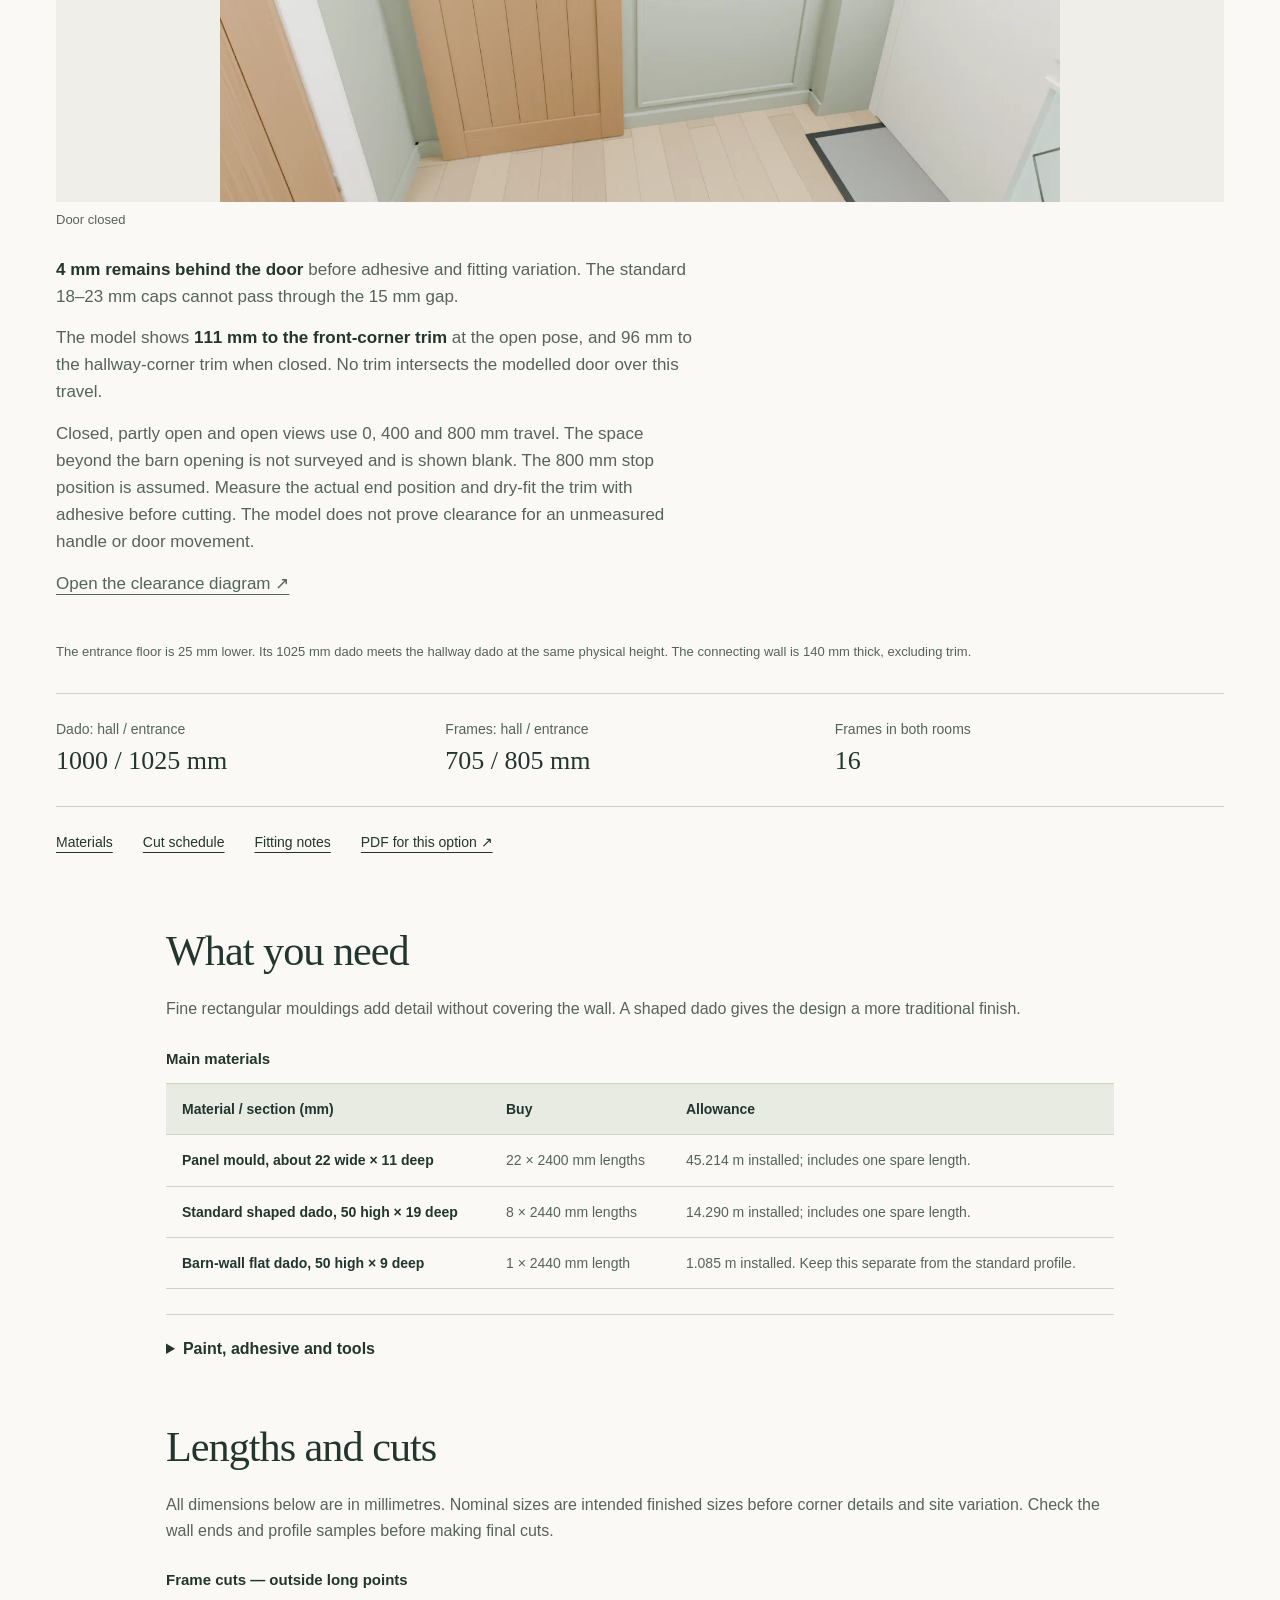
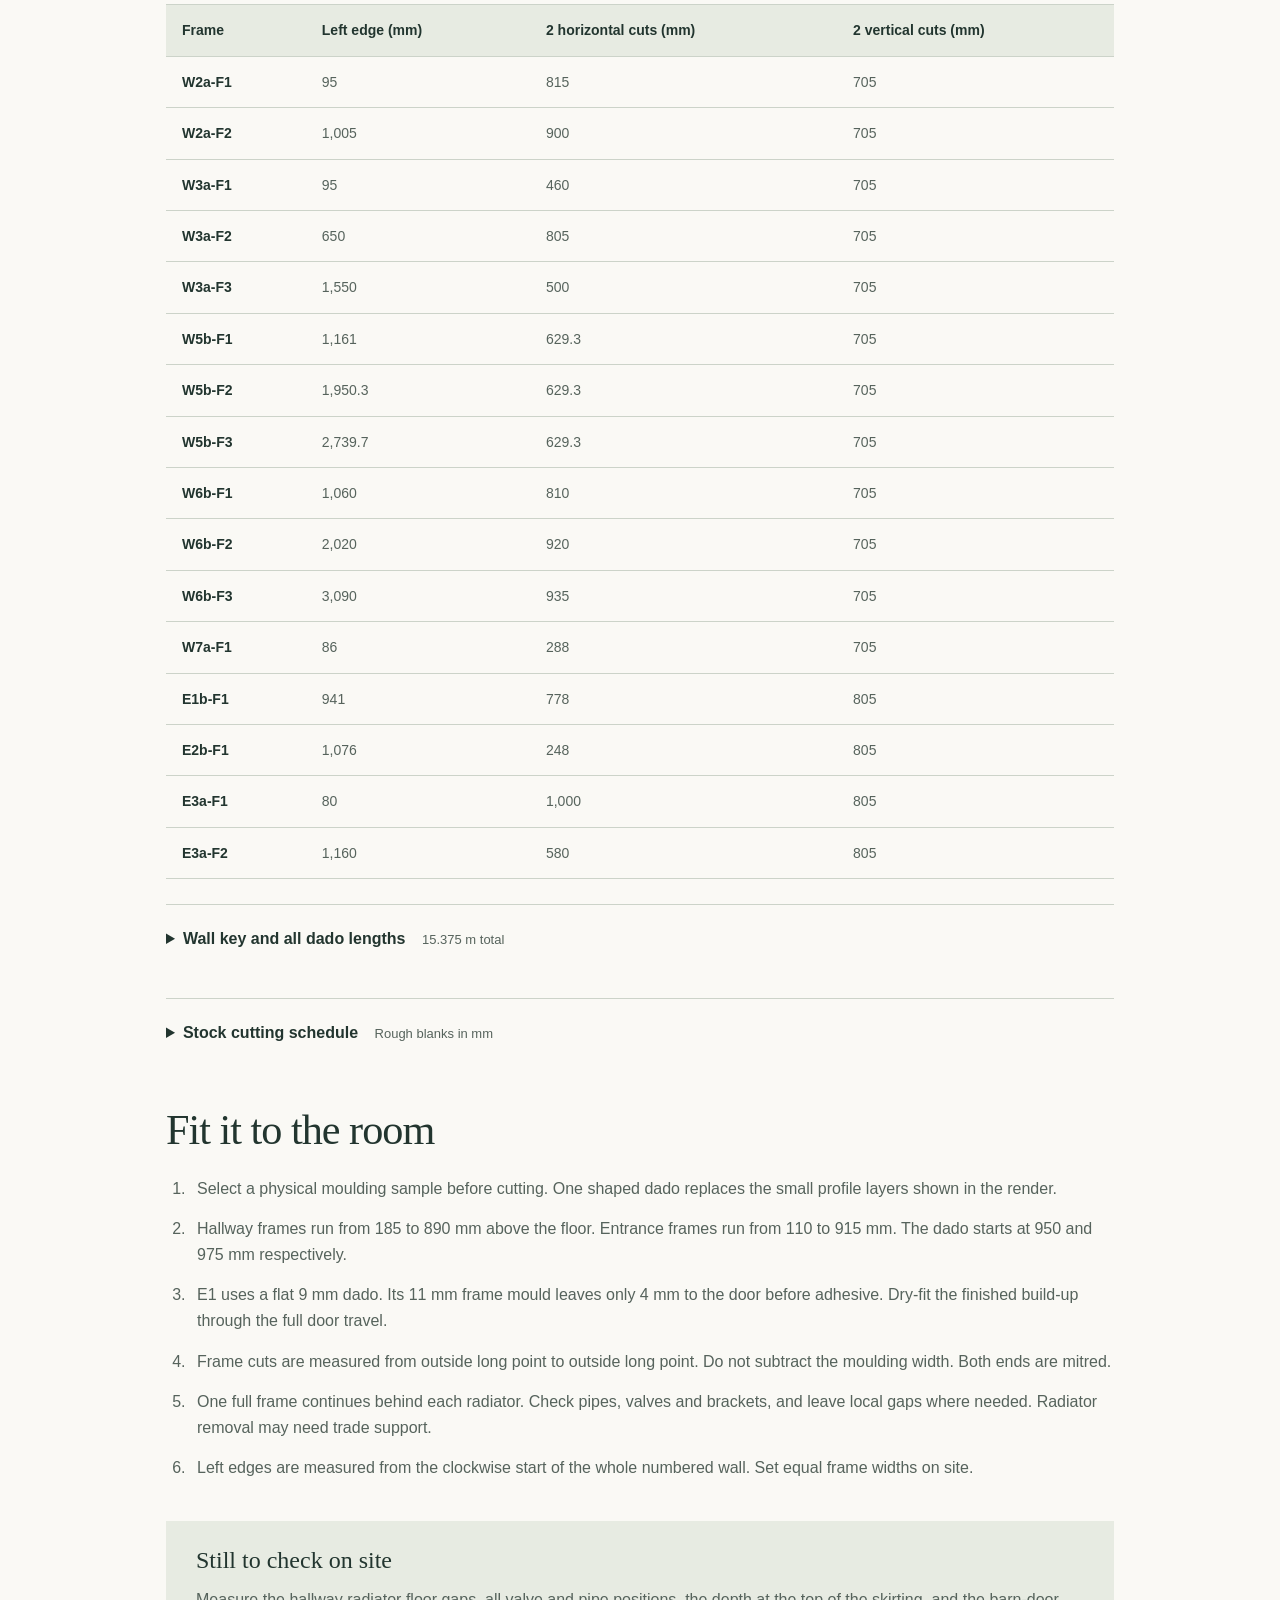
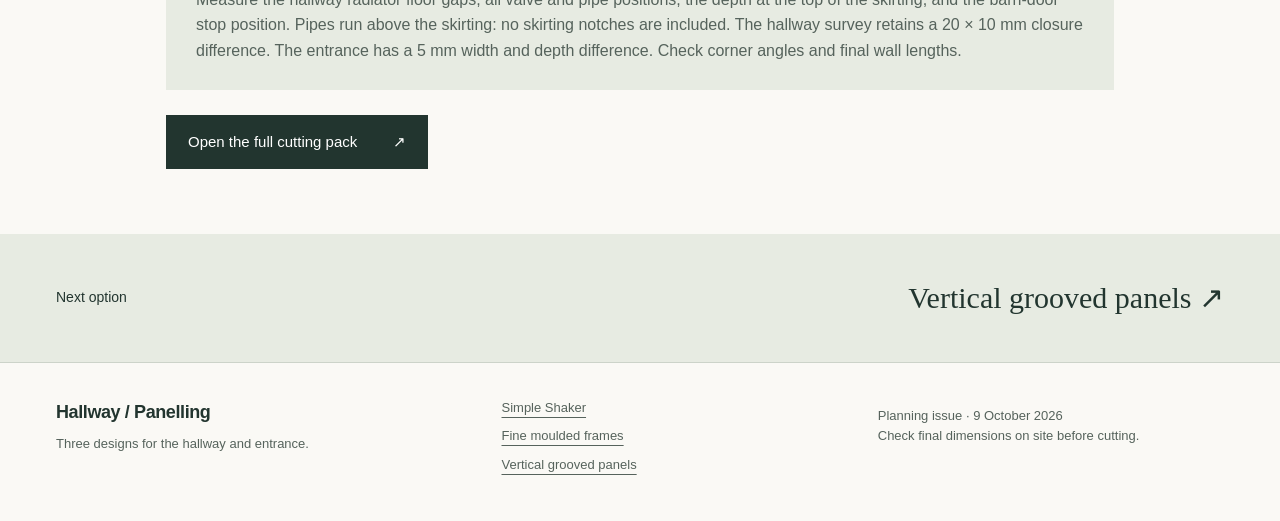
==== commit 1667c01b: "feat: add five hallway wall views Show the rear door, bathroom wall, photo wall, entrance doorway an" ====
--- a/frames/index.html
+++ b/frames/index.html
@@ -1,3 +1,3 @@
 <!doctype html>
 <html lang="en-GB"><head><meta charset="utf-8"><meta name="viewport" content="width=device-width,initial-scale=1"><title>Fine moulded frames | Hallway panelling</title><meta name="description" content="Fine rectangular mouldings add detail without covering the wall. A shaped dado gives the design a more traditional finish."><meta name="theme-color" content="#22352f"><link rel="stylesheet" href="../assets/style.css"><script src="../assets/gallery.js" defer></script></head>
-<body><a class="skip" href="#main">Skip to content</a><header class="site-header"><a class="wordmark" href="../">Hallway / Panelling</a><a class="pack-link" href="../assets/hallway-panelling-materials-and-cuts.pdf">Cutting pack <span>(PDF)</span> ↗</a></header><main id="main"><div class="page-title"><a class="back" href="../#options">← All three options</a><div class="title-row"><div><h1>Fine moulded frames</h1><p>Slim picture frames. A shaped dado.</p></div><div class="difficulty"><strong>Medium DIY</strong><p>16 frames need 64 accurately cut pieces. No backing sheet is needed.</p></div></div></div><nav class="section-nav" aria-label="Preview sections"><a href="#barn-door">Barn door and corner ↓</a><a href="#materials">Materials and cuts ↓</a></nav><section class="gallery" aria-label="Hallway views"><h2>Hallway views</h2><nav class="gallery-nav" aria-label="Choose hallway views"><a href="#view-hall">Along the hallway</a><a href="#view-cabinet">Cabinet wall</a><a href="#view-overview">Hallway plan</a></nav><figure id="view-hall"><img src="../assets/frames-hall.webp" alt="Along the hallway with fine moulded frames" width="1440" height="1080" loading="eager"><figcaption>Along the hallway</figcaption></figure><figure id="view-cabinet"><img src="../assets/frames-cabinet.webp" alt="Cabinet wall with fine moulded frames" width="1440" height="1080" loading="lazy"><figcaption>Cabinet wall</figcaption></figure><figure id="view-overview"><img src="../assets/frames-overview.webp" alt="Hallway plan with fine moulded frames" width="1440" height="1080" loading="lazy"><figcaption>Hallway plan</figcaption></figure></section><section class="gallery" aria-label="Entrance views"><h2>Entrance views</h2><nav class="gallery-nav" aria-label="Choose entrance views"><a href="#view-entrance-front">Front door</a><a href="#view-entrance-mirror">Mirror and radiator</a><a href="#view-entrance-hall">Connecting doorway</a><a href="#view-entrance-overview">Entrance plan</a></nav><figure id="view-entrance-front"><img src="../assets/frames-entrance-front.webp" alt="Front door with fine moulded frames" width="1440" height="1080" loading="eager"><figcaption>Front door</figcaption></figure><figure id="view-entrance-mirror"><img src="../assets/frames-entrance-mirror.webp" alt="Mirror and radiator with fine moulded frames" width="1440" height="1080" loading="lazy"><figcaption>Mirror and radiator</figcaption></figure><figure id="view-entrance-hall"><img src="../assets/frames-entrance-hall.webp" alt="Connecting doorway with fine moulded frames" width="1440" height="1080" loading="lazy"><figcaption>Connecting doorway</figcaption></figure><figure id="view-entrance-overview"><img src="../assets/frames-entrance-overview.webp" alt="Entrance plan with fine moulded frames" width="1440" height="1080" loading="lazy"><figcaption>Entrance plan</figcaption></figure></section><section id="barn-door" class="barn-check"><h2>The barn door and the corner</h2><p>The door has a measured 15 mm gap behind it. This design uses shallow trim on E1 so the door can pass. The view includes the front-door corner and the change to the deeper cap.</p><section class="gallery" aria-label="Door positions"><h2>Door positions</h2><nav class="gallery-nav" aria-label="Choose door positions"><a href="#view-barn-closed">Door closed</a><a href="#view-barn-part-open">Door partly open</a><a href="#view-barn-open">Door open</a></nav><figure id="view-barn-closed"><img src="../assets/frames-barn-closed.webp" alt="Door closed with fine moulded frames" width="1440" height="1080" loading="eager"><figcaption>Door closed</figcaption></figure><figure id="view-barn-part-open"><img src="../assets/frames-barn-part-open.webp" alt="Door partly open with fine moulded frames" width="1440" height="1080" loading="lazy"><figcaption>Door partly open</figcaption></figure><figure id="view-barn-open"><img src="../assets/frames-barn-open.webp" alt="Door open with fine moulded frames" width="1440" height="1080" loading="lazy"><figcaption>Door open</figcaption></figure></section><div class="clearance-notes"><p><strong>4 mm remains behind the door</strong> before adhesive and fitting variation. The standard 18–23 mm caps cannot pass through the 15 mm gap.</p><p>The model shows <strong>111 mm to the front-corner trim</strong> at the open pose, and 96 mm to the hallway-corner trim when closed. No trim intersects the modelled door over this travel.</p><p>Closed, partly open and open views use 0, 400 and 800 mm travel. The space beyond the barn opening is not surveyed and is shown blank. The 800 mm stop position is assumed. Measure the actual end position and dry-fit the trim with adhesive before cutting. The model does not prove clearance for an unmeasured handle or door movement.</p><p><a href="../assets/barn-clearance.svg">Open the clearance diagram ↗</a></p></div></section><p class="preview-note">The entrance floor is 25 mm lower. Its 1025 mm dado meets the hallway dado at the same physical height. The connecting wall is 140 mm thick, excluding trim.</p><div class="dimension-strip"><div><span>Dado: hall / entrance</span><strong>1000 / 1025 mm</strong></div><div><span>Frames: hall / entrance</span><strong>705 / 805 mm</strong></div><div><span>Frames in both rooms</span><strong>16</strong></div></div><nav class="section-nav" aria-label="On this page"><a href="#materials">Materials</a><a href="#cuts">Cut schedule</a><a href="#fitting">Fitting notes</a><a href="../assets/hallway-panelling-materials-and-cuts.pdf#page=7">PDF for this option ↗</a></nav><div class="document"><section id="materials"><h2>What you need</h2><p>Fine rectangular mouldings add detail without covering the wall. A shaped dado gives the design a more traditional finish.</p><div class="table-scroll" tabindex="0" role="region" aria-label="Main materials"><table><caption>Main materials</caption><thead><tr><th scope="col">Material / section (mm)</th><th scope="col">Buy</th><th scope="col">Allowance</th></tr></thead><tbody><tr><td>Panel mould, about 22 wide × 11 deep</td><td>22 × 2400 mm lengths</td><td>45.214 m installed; includes one spare length.</td></tr><tr><td>Standard shaped dado, 50 high × 19 deep</td><td>8 × 2440 mm lengths</td><td>14.290 m installed; includes one spare length.</td></tr><tr><td>Barn-wall flat dado, 50 high × 9 deep</td><td>1 × 2440 mm length</td><td>1.085 m installed. Keep this separate from the standard profile.</td></tr></tbody></table></div><details><summary>Paint, adhesive and tools</summary><div class="detail-body"><div class="table-scroll" tabindex="0" role="region" aria-label="Consumables"><table><caption>Consumables</caption><thead><tr><th scope="col">Supply</th><th scope="col">Planning allowance</th></tr></thead><tbody><tr><td>Construction adhesive, 290–310 ml</td><td>7–9 cartridges</td></tr><tr><td>Decorators caulk</td><td>3–4 cartridges</td></tr><tr><td>Fine filler</td><td>1 small tub</td></tr><tr><td>MDF / timber primer</td><td>1.5 litres</td></tr><tr><td>Coloured topcoat, two coats</td><td>About 4.1 litres</td></tr><tr><td>Other supplies</td><td>Abrasives, masking tape, dust sheets and suitable temporary fixings</td></tr></tbody></table></div><p>Coverage depends on the product and wall condition. The paint allowance uses about 17 m², two coats at 10 m² per litre and 20% extra. Use compatible wall and trim finishes. Tools include a tape, level, square, saw, mitre guide, adhesive gun and sanding tools; grooved sheets also need a guided saw and cutout templates.</p></div></details></section><section id="cuts"><h2>Lengths and cuts</h2><p>All dimensions below are in millimetres. Nominal sizes are intended finished sizes before corner details and site variation. Check the wall ends and profile samples before making final cuts.</p><div class="table-scroll" tabindex="0" role="region" aria-label="Frame cuts — outside long points"><table><caption>Frame cuts — outside long points</caption><thead><tr><th scope="col">Frame</th><th scope="col">Left edge (mm)</th><th scope="col">2 horizontal cuts (mm)</th><th scope="col">2 vertical cuts (mm)</th></tr></thead><tbody><tr><td>W2a-F1</td><td>95</td><td>815</td><td>705</td></tr><tr><td>W2a-F2</td><td>1,005</td><td>900</td><td>705</td></tr><tr><td>W3a-F1</td><td>95</td><td>460</td><td>705</td></tr><tr><td>W3a-F2</td><td>650</td><td>805</td><td>705</td></tr><tr><td>W3a-F3</td><td>1,550</td><td>500</td><td>705</td></tr><tr><td>W5b-F1</td><td>1,161</td><td>629.3</td><td>705</td></tr><tr><td>W5b-F2</td><td>1,950.3</td><td>629.3</td><td>705</td></tr><tr><td>W5b-F3</td><td>2,739.7</td><td>629.3</td><td>705</td></tr><tr><td>W6b-F1</td><td>1,060</td><td>810</td><td>705</td></tr><tr><td>W6b-F2</td><td>2,020</td><td>920</td><td>705</td></tr><tr><td>W6b-F3</td><td>3,090</td><td>935</td><td>705</td></tr><tr><td>W7a-F1</td><td>86</td><td>288</td><td>705</td></tr><tr><td>E1b-F1</td><td>941</td><td>778</td><td>805</td></tr><tr><td>E2b-F1</td><td>1,076</td><td>248</td><td>805</td></tr><tr><td>E3a-F1</td><td>80</td><td>1,000</td><td>805</td></tr><tr><td>E3a-F2</td><td>1,160</td><td>580</td><td>805</td></tr></tbody></table></div><details><summary>Wall key and all dado lengths <span>15.375 m total</span></summary><div class="detail-body"><p>All three options use these 20 wall-face runs across both rooms. Apply the schedule once for each continuous rail or cap part. W1 is the rear door and has no rail.</p><img class="wall-key" src="../assets/wall-key.svg" alt="Numbered hallway walls, from W1 at the rear door clockwise to W8 at the rear recess" width="650" height="560"><img class="wall-key" src="../assets/entrance-wall-key.svg" alt="Entrance wall key: E1 barn wall, E2 front door, E3 mirror wall, E4 connecting doorway" width="650" height="560"><div class="table-scroll" tabindex="0" role="region" aria-label="Nominal rail lengths"><table><caption>Nominal rail lengths</caption><thead><tr><th scope="col">Run</th><th scope="col">Wall section</th><th scope="col">Length (mm)</th></tr></thead><tbody><tr><td>W2a</td><td>Bathroom wall</td><td>2,000</td></tr><tr><td>W2b</td><td>Bathroom wall</td><td>220</td></tr><tr><td>W3a</td><td>Wedding-photo wall</td><td>2,145</td></tr><tr><td>W3b</td><td>Wedding-photo wall</td><td>190</td></tr><tr><td>W4a</td><td>Storage wall</td><td>107.5</td></tr><tr><td>W4b</td><td>Storage wall</td><td>107.5</td></tr><tr><td>W5a</td><td>Entrance and spare-bedroom wall</td><td>190</td></tr><tr><td>W5b</td><td>Entrance and spare-bedroom wall</td><td>2,380</td></tr><tr><td>W5c</td><td>Entrance and spare-bedroom wall</td><td>235</td></tr><tr><td>W6a</td><td>Kitchen and cabinet wall</td><td>110</td></tr><tr><td>W6b</td><td>Kitchen and cabinet wall</td><td>3,120</td></tr><tr><td>W7a</td><td>Rear boxing face</td><td>460</td></tr><tr><td>W8a</td><td>Rear recess return</td><td>180</td></tr><tr><td>E1a</td><td>Entrance barn wall</td><td>135</td></tr><tr><td>E1b</td><td>Entrance barn wall</td><td>950</td></tr><tr><td>E2a</td><td>Entrance front wall</td><td>90</td></tr><tr><td>E2b</td><td>Entrance front wall</td><td>420</td></tr><tr><td>E3a</td><td>Entrance mirror wall</td><td>1,800</td></tr><tr><td>E4a</td><td>Entrance connecting wall</td><td>260</td></tr><tr><td>E4b</td><td>Entrance connecting wall</td><td>275</td></tr></tbody></table></div><p>W4a and W4b assume the 990 mm storage frame is centred in the 1205 mm end wall. The 3120 mm W6b run needs a joint when using 2440 mm stock; allow two 1560 mm nominal pieces.</p></div></details><details><summary>Stock cutting schedule <span>Rough blanks in mm</span></summary><div class="detail-body"><p>These blanks include trimming allowance. They are not the final cut sizes. Keep every piece labelled. The schedule allows 3 mm saw loss per cut.</p><div class="table-scroll" tabindex="0" role="region" aria-label="Panel mould — 2400 mm stock"><table><caption>Panel mould — 2400 mm stock</caption><thead><tr><th scope="col">Stock / row</th><th scope="col">Blank labels and lengths (mm)</th><th scope="col">Left over (mm)</th></tr></thead><tbody><tr><td>1</td><td>E3a-F1H1: 1,030 + E3a-F1H2: 1,030 + W7a-F1H1: 318</td><td>3</td></tr><tr><td>2</td><td>W6b-F3H1: 965 + W6b-F3H2: 965 + W7a-F1H2: 318</td><td>133</td></tr><tr><td>3</td><td>W6b-F2H1: 950 + W6b-F2H2: 950 + E2b-F1H1: 278</td><td>203</td></tr><tr><td>4</td><td>W2a-F2H1: 930 + W2a-F2H2: 930 + W3a-F1H1: 490</td><td>31</td></tr><tr><td>5</td><td>W2a-F1H1: 845 + W2a-F1H2: 845 + W5b-F1H1: 660</td><td>31</td></tr><tr><td>6</td><td>W6b-F1H1: 840 + W6b-F1H2: 840 + W5b-F1H2: 660</td><td>41</td></tr><tr><td>7</td><td>W3a-F2H1: 835 + W3a-F2H2: 835 + W5b-F2H1: 660</td><td>51</td></tr><tr><td>8</td><td>E1b-F1V1: 835 + E1b-F1V2: 835 + W5b-F2H2: 660</td><td>51</td></tr><tr><td>9</td><td>E2b-F1V1: 835 + E2b-F1V2: 835 + W5b-F3H1: 660</td><td>51</td></tr><tr><td>10</td><td>E3a-F1V1: 835 + E3a-F1V2: 835 + W5b-F3H2: 660</td><td>51</td></tr><tr><td>11</td><td>E3a-F2V1: 835 + E3a-F2V2: 835 + E3a-F2H1: 610</td><td>101</td></tr><tr><td>12</td><td>E1b-F1H1: 808 + E1b-F1H2: 808 + W2a-F1V1: 735</td><td>30</td></tr><tr><td>13</td><td>W2a-F1V2: 735 + W2a-F2V1: 735 + W2a-F2V2: 735</td><td>176</td></tr><tr><td>14</td><td>W3a-F1V1: 735 + W3a-F1V2: 735 + W3a-F2V1: 735</td><td>176</td></tr><tr><td>15</td><td>W3a-F2V2: 735 + W3a-F3V1: 735 + W3a-F3V2: 735</td><td>176</td></tr><tr><td>16</td><td>W5b-F1V1: 735 + W5b-F1V2: 735 + W5b-F2V1: 735</td><td>176</td></tr><tr><td>17</td><td>W5b-F2V2: 735 + W5b-F3V1: 735 + W5b-F3V2: 735</td><td>176</td></tr><tr><td>18</td><td>W6b-F1V1: 735 + W6b-F1V2: 735 + W6b-F2V1: 735</td><td>176</td></tr><tr><td>19</td><td>W6b-F2V2: 735 + W6b-F3V1: 735 + W6b-F3V2: 735</td><td>176</td></tr><tr><td>20</td><td>W7a-F1V1: 735 + W7a-F1V2: 735 + E3a-F2H2: 610 + E2b-F1H2: 278</td><td>20</td></tr><tr><td>21</td><td>W3a-F3H1: 530 + W3a-F3H2: 530 + W3a-F1H2: 490</td><td>831</td></tr></tbody></table></div><div class="table-scroll" tabindex="0" role="region" aria-label="Standard shaped dado — 2440 mm stock"><table><caption>Standard shaped dado — 2440 mm stock</caption><thead><tr><th scope="col">Stock / row</th><th scope="col">Blank labels and lengths (mm)</th><th scope="col">Left over (mm)</th></tr></thead><tbody><tr><td>1</td><td>W5b: 2,410</td><td>17</td></tr><tr><td>2</td><td>W3a: 2,175 + W3b: 220</td><td>29</td></tr><tr><td>3</td><td>W2a: 2,030 + E4b: 305</td><td>89</td></tr><tr><td>4</td><td>E3a: 1,830 + W7a: 490</td><td>104</td></tr><tr><td>5</td><td>W6b-1: 1,590 + E2b: 450 + E4a: 290</td><td>91</td></tr><tr><td>6</td><td>W6b-2: 1,590 + W5c: 265 + W2b: 250 + W5a: 220</td><td>93</td></tr><tr><td>7</td><td>W8a: 210 + W6a: 140 + W4a: 138 + W4b: 138 + E2a: 120</td><td>1,669</td></tr></tbody></table></div><div class="table-scroll" tabindex="0" role="region" aria-label="Shallow barn-wall dado — 2440 mm stock"><table><caption>Shallow barn-wall dado — 2440 mm stock</caption><thead><tr><th scope="col">Stock / row</th><th scope="col">Blank labels and lengths (mm)</th><th scope="col">Left over (mm)</th></tr></thead><tbody><tr><td>1</td><td>E1b: 980 + E1a: 165</td><td>1,279</td></tr></tbody></table></div><p>Linear MDF and mould blanks allow 30 mm extra per piece and 10 mm stock-end trimming. The 2400 mm cap schedule allows 10 mm extra per piece and only 5 mm stock-end trimming. Check stock lengths first and use the spare if needed. Corner projections and actual wall angles set the final end cuts.</p></div></details></section><section id="fitting"><h2>Fit it to the room</h2><ol class="fitting-list"><li>Select a physical moulding sample before cutting. One shaped dado replaces the small profile layers shown in the render.</li><li>Hallway frames run from 185 to 890 mm above the floor. Entrance frames run from 110 to 915 mm. The dado starts at 950 and 975 mm respectively.</li><li>E1 uses a flat 9 mm dado. Its 11 mm frame mould leaves only 4 mm to the door before adhesive. Dry-fit the finished build-up through the full door travel.</li><li>Frame cuts are measured from outside long point to outside long point. Do not subtract the moulding width. Both ends are mitred.</li><li>One full frame continues behind each radiator. Check pipes, valves and brackets, and leave local gaps where needed. Radiator removal may need trade support.</li><li>Left edges are measured from the clockwise start of the whole numbered wall. Set equal frame widths on site.</li></ol><aside class="check"><h3>Still to check on site</h3><p>Measure the hallway radiator floor gaps, all valve and pipe positions, the depth at the top of the skirting, and the barn-door stop position. Pipes run above the skirting: no skirting notches are included. The hallway survey retains a 20 × 10 mm closure difference. The entrance has a 5 mm width and depth difference. Check corner angles and final wall lengths.</p></aside><a class="button" href="../assets/hallway-panelling-materials-and-cuts.pdf#page=7">Open the full cutting pack <span>↗</span></a></section></div><a class="next-option" href="../grooved/"><span>Next option</span><strong>Vertical grooved panels ↗</strong></a></main><footer><div><a class="wordmark" href="../">Hallway / Panelling</a><p>Three designs for the hallway and entrance.</p></div><nav aria-label="All options"><a href="../shaker/">Simple Shaker</a><a href="../frames/" aria-current="page">Fine moulded frames</a><a href="../grooved/">Vertical grooved panels</a></nav><p class="footer-note">Planning issue · 9 October 2026<br>Check final dimensions on site before cutting.</p></footer></body></html>+<body><a class="skip" href="#main">Skip to content</a><header class="site-header"><a class="wordmark" href="../">Hallway / Panelling</a><a class="pack-link" href="../assets/hallway-panelling-materials-and-cuts.pdf">Cutting pack <span>(PDF)</span> ↗</a></header><main id="main"><div class="page-title"><a class="back" href="../#options">← All three options</a><div class="title-row"><div><h1>Fine moulded frames</h1><p>Slim picture frames. A shaped dado.</p></div><div class="difficulty"><strong>Medium DIY</strong><p>16 frames need 64 accurately cut pieces. No backing sheet is needed.</p></div></div></div><nav class="section-nav" aria-label="Preview sections"><a href="#barn-door">Barn door and corner ↓</a><a href="#materials">Materials and cuts ↓</a></nav><section class="gallery" aria-label="Hallway views"><h2>Hallway views</h2><nav class="gallery-nav" aria-label="Choose hallway views"><a href="#view-hall">Towards the cupboard</a><a href="#view-hallway-rear">Rear door</a><a href="#view-hallway-bathroom">Bathroom wall</a><a href="#view-hallway-photos">Photo wall</a><a href="#view-cabinet">Cabinet wall</a><a href="#view-hallway-entrance">Entrance doorway</a><a href="#view-hallway-bedroom">Bedroom doorway</a><a href="#view-overview">Hallway plan</a></nav><figure id="view-hall"><img src="../assets/frames-hall.webp" alt="Towards the cupboard with fine moulded frames" width="1440" height="1080" loading="eager"><figcaption>Towards the cupboard</figcaption></figure><figure id="view-hallway-rear"><img src="../assets/frames-hallway-rear.webp" alt="Rear door with fine moulded frames" width="1440" height="1080" loading="lazy"><figcaption>Rear door · Doors shown closed to make the wall visible.</figcaption></figure><figure id="view-hallway-bathroom"><img src="../assets/frames-hallway-bathroom.webp" alt="Bathroom wall with fine moulded frames" width="1440" height="1080" loading="lazy"><figcaption>Bathroom wall · Doors shown closed to make the wall visible.</figcaption></figure><figure id="view-hallway-photos"><img src="../assets/frames-hallway-photos.webp" alt="Photo wall with fine moulded frames" width="1440" height="1080" loading="lazy"><figcaption>Photo wall · Doors shown closed to make the wall visible.</figcaption></figure><figure id="view-cabinet"><img src="../assets/frames-cabinet.webp" alt="Cabinet wall with fine moulded frames" width="1440" height="1080" loading="lazy"><figcaption>Cabinet wall</figcaption></figure><figure id="view-hallway-entrance"><img src="../assets/frames-hallway-entrance.webp" alt="Entrance doorway with fine moulded frames" width="1440" height="1080" loading="lazy"><figcaption>Entrance doorway · Doors shown closed to make the wall visible.</figcaption></figure><figure id="view-hallway-bedroom"><img src="../assets/frames-hallway-bedroom.webp" alt="Bedroom doorway with fine moulded frames" width="1440" height="1080" loading="lazy"><figcaption>Bedroom doorway · Doors shown closed to make the wall visible.</figcaption></figure><figure id="view-overview"><img src="../assets/frames-overview.webp" alt="Hallway plan with fine moulded frames" width="1440" height="1080" loading="lazy"><figcaption>Hallway plan</figcaption></figure></section><section class="gallery" aria-label="Entrance views"><h2>Entrance views</h2><nav class="gallery-nav" aria-label="Choose entrance views"><a href="#view-entrance-front">Front door</a><a href="#view-entrance-mirror">Mirror and radiator</a><a href="#view-entrance-hall">Connecting doorway</a><a href="#view-entrance-overview">Entrance plan</a></nav><figure id="view-entrance-front"><img src="../assets/frames-entrance-front.webp" alt="Front door with fine moulded frames" width="1440" height="1080" loading="eager"><figcaption>Front door</figcaption></figure><figure id="view-entrance-mirror"><img src="../assets/frames-entrance-mirror.webp" alt="Mirror and radiator with fine moulded frames" width="1440" height="1080" loading="lazy"><figcaption>Mirror and radiator</figcaption></figure><figure id="view-entrance-hall"><img src="../assets/frames-entrance-hall.webp" alt="Connecting doorway with fine moulded frames" width="1440" height="1080" loading="lazy"><figcaption>Connecting doorway</figcaption></figure><figure id="view-entrance-overview"><img src="../assets/frames-entrance-overview.webp" alt="Entrance plan with fine moulded frames" width="1440" height="1080" loading="lazy"><figcaption>Entrance plan</figcaption></figure></section><section id="barn-door" class="barn-check"><h2>The barn door and the corner</h2><p>The door has a measured 15 mm gap behind it. This design uses shallow trim on E1 so the door can pass. The view includes the front-door corner and the change to the deeper cap.</p><section class="gallery" aria-label="Door positions"><h2>Door positions</h2><nav class="gallery-nav" aria-label="Choose door positions"><a href="#view-barn-closed">Door closed</a><a href="#view-barn-part-open">Door partly open</a><a href="#view-barn-open">Door open</a></nav><figure id="view-barn-closed"><img src="../assets/frames-barn-closed.webp" alt="Door closed with fine moulded frames" width="1440" height="1080" loading="eager"><figcaption>Door closed</figcaption></figure><figure id="view-barn-part-open"><img src="../assets/frames-barn-part-open.webp" alt="Door partly open with fine moulded frames" width="1440" height="1080" loading="lazy"><figcaption>Door partly open</figcaption></figure><figure id="view-barn-open"><img src="../assets/frames-barn-open.webp" alt="Door open with fine moulded frames" width="1440" height="1080" loading="lazy"><figcaption>Door open</figcaption></figure></section><div class="clearance-notes"><p><strong>4 mm remains behind the door</strong> before adhesive and fitting variation. The standard 18–23 mm caps cannot pass through the 15 mm gap.</p><p>The model shows <strong>111 mm to the front-corner trim</strong> at the open pose, and 96 mm to the hallway-corner trim when closed. No trim intersects the modelled door over this travel.</p><p>Closed, partly open and open views use 0, 400 and 800 mm travel. The space beyond the barn opening is not surveyed and is shown blank. The 800 mm stop position is assumed. Measure the actual end position and dry-fit the trim with adhesive before cutting. The model does not prove clearance for an unmeasured handle or door movement.</p><p><a href="../assets/barn-clearance.svg">Open the clearance diagram ↗</a></p></div></section><p class="preview-note">The entrance floor is 25 mm lower. Its 1025 mm dado meets the hallway dado at the same physical height. The connecting wall is 140 mm thick, excluding trim.</p><div class="dimension-strip"><div><span>Dado: hall / entrance</span><strong>1000 / 1025 mm</strong></div><div><span>Frames: hall / entrance</span><strong>705 / 805 mm</strong></div><div><span>Frames in both rooms</span><strong>16</strong></div></div><nav class="section-nav" aria-label="On this page"><a href="#materials">Materials</a><a href="#cuts">Cut schedule</a><a href="#fitting">Fitting notes</a><a href="../assets/hallway-panelling-materials-and-cuts.pdf#page=7">PDF for this option ↗</a></nav><div class="document"><section id="materials"><h2>What you need</h2><p>Fine rectangular mouldings add detail without covering the wall. A shaped dado gives the design a more traditional finish.</p><div class="table-scroll" tabindex="0" role="region" aria-label="Main materials"><table><caption>Main materials</caption><thead><tr><th scope="col">Material / section (mm)</th><th scope="col">Buy</th><th scope="col">Allowance</th></tr></thead><tbody><tr><td>Panel mould, about 22 wide × 11 deep</td><td>22 × 2400 mm lengths</td><td>45.214 m installed; includes one spare length.</td></tr><tr><td>Standard shaped dado, 50 high × 19 deep</td><td>8 × 2440 mm lengths</td><td>14.290 m installed; includes one spare length.</td></tr><tr><td>Barn-wall flat dado, 50 high × 9 deep</td><td>1 × 2440 mm length</td><td>1.085 m installed. Keep this separate from the standard profile.</td></tr></tbody></table></div><details><summary>Paint, adhesive and tools</summary><div class="detail-body"><div class="table-scroll" tabindex="0" role="region" aria-label="Consumables"><table><caption>Consumables</caption><thead><tr><th scope="col">Supply</th><th scope="col">Planning allowance</th></tr></thead><tbody><tr><td>Construction adhesive, 290–310 ml</td><td>7–9 cartridges</td></tr><tr><td>Decorators caulk</td><td>3–4 cartridges</td></tr><tr><td>Fine filler</td><td>1 small tub</td></tr><tr><td>MDF / timber primer</td><td>1.5 litres</td></tr><tr><td>Coloured topcoat, two coats</td><td>About 4.1 litres</td></tr><tr><td>Other supplies</td><td>Abrasives, masking tape, dust sheets and suitable temporary fixings</td></tr></tbody></table></div><p>Coverage depends on the product and wall condition. The paint allowance uses about 17 m², two coats at 10 m² per litre and 20% extra. Use compatible wall and trim finishes. Tools include a tape, level, square, saw, mitre guide, adhesive gun and sanding tools; grooved sheets also need a guided saw and cutout templates.</p></div></details></section><section id="cuts"><h2>Lengths and cuts</h2><p>All dimensions below are in millimetres. Nominal sizes are intended finished sizes before corner details and site variation. Check the wall ends and profile samples before making final cuts.</p><div class="table-scroll" tabindex="0" role="region" aria-label="Frame cuts — outside long points"><table><caption>Frame cuts — outside long points</caption><thead><tr><th scope="col">Frame</th><th scope="col">Left edge (mm)</th><th scope="col">2 horizontal cuts (mm)</th><th scope="col">2 vertical cuts (mm)</th></tr></thead><tbody><tr><td>W2a-F1</td><td>95</td><td>815</td><td>705</td></tr><tr><td>W2a-F2</td><td>1,005</td><td>900</td><td>705</td></tr><tr><td>W3a-F1</td><td>95</td><td>460</td><td>705</td></tr><tr><td>W3a-F2</td><td>650</td><td>805</td><td>705</td></tr><tr><td>W3a-F3</td><td>1,550</td><td>500</td><td>705</td></tr><tr><td>W5b-F1</td><td>1,161</td><td>629.3</td><td>705</td></tr><tr><td>W5b-F2</td><td>1,950.3</td><td>629.3</td><td>705</td></tr><tr><td>W5b-F3</td><td>2,739.7</td><td>629.3</td><td>705</td></tr><tr><td>W6b-F1</td><td>1,060</td><td>810</td><td>705</td></tr><tr><td>W6b-F2</td><td>2,020</td><td>920</td><td>705</td></tr><tr><td>W6b-F3</td><td>3,090</td><td>935</td><td>705</td></tr><tr><td>W7a-F1</td><td>86</td><td>288</td><td>705</td></tr><tr><td>E1b-F1</td><td>941</td><td>778</td><td>805</td></tr><tr><td>E2b-F1</td><td>1,076</td><td>248</td><td>805</td></tr><tr><td>E3a-F1</td><td>80</td><td>1,000</td><td>805</td></tr><tr><td>E3a-F2</td><td>1,160</td><td>580</td><td>805</td></tr></tbody></table></div><details><summary>Wall key and all dado lengths <span>15.375 m total</span></summary><div class="detail-body"><p>All three options use these 20 wall-face runs across both rooms. Apply the schedule once for each continuous rail or cap part. W1 is the rear door and has no rail.</p><img class="wall-key" src="../assets/wall-key.svg" alt="Numbered hallway walls, from W1 at the rear door clockwise to W8 at the rear recess" width="650" height="560"><img class="wall-key" src="../assets/entrance-wall-key.svg" alt="Entrance wall key: E1 barn wall, E2 front door, E3 mirror wall, E4 connecting doorway" width="650" height="560"><div class="table-scroll" tabindex="0" role="region" aria-label="Nominal rail lengths"><table><caption>Nominal rail lengths</caption><thead><tr><th scope="col">Run</th><th scope="col">Wall section</th><th scope="col">Length (mm)</th></tr></thead><tbody><tr><td>W2a</td><td>Bathroom wall</td><td>2,000</td></tr><tr><td>W2b</td><td>Bathroom wall</td><td>220</td></tr><tr><td>W3a</td><td>Wedding-photo wall</td><td>2,145</td></tr><tr><td>W3b</td><td>Wedding-photo wall</td><td>190</td></tr><tr><td>W4a</td><td>Storage wall</td><td>107.5</td></tr><tr><td>W4b</td><td>Storage wall</td><td>107.5</td></tr><tr><td>W5a</td><td>Entrance and spare-bedroom wall</td><td>190</td></tr><tr><td>W5b</td><td>Entrance and spare-bedroom wall</td><td>2,380</td></tr><tr><td>W5c</td><td>Entrance and spare-bedroom wall</td><td>235</td></tr><tr><td>W6a</td><td>Kitchen and cabinet wall</td><td>110</td></tr><tr><td>W6b</td><td>Kitchen and cabinet wall</td><td>3,120</td></tr><tr><td>W7a</td><td>Rear boxing face</td><td>460</td></tr><tr><td>W8a</td><td>Rear recess return</td><td>180</td></tr><tr><td>E1a</td><td>Entrance barn wall</td><td>135</td></tr><tr><td>E1b</td><td>Entrance barn wall</td><td>950</td></tr><tr><td>E2a</td><td>Entrance front wall</td><td>90</td></tr><tr><td>E2b</td><td>Entrance front wall</td><td>420</td></tr><tr><td>E3a</td><td>Entrance mirror wall</td><td>1,800</td></tr><tr><td>E4a</td><td>Entrance connecting wall</td><td>260</td></tr><tr><td>E4b</td><td>Entrance connecting wall</td><td>275</td></tr></tbody></table></div><p>W4a and W4b assume the 990 mm storage frame is centred in the 1205 mm end wall. The 3120 mm W6b run needs a joint when using 2440 mm stock; allow two 1560 mm nominal pieces.</p></div></details><details><summary>Stock cutting schedule <span>Rough blanks in mm</span></summary><div class="detail-body"><p>These blanks include trimming allowance. They are not the final cut sizes. Keep every piece labelled. The schedule allows 3 mm saw loss per cut.</p><div class="table-scroll" tabindex="0" role="region" aria-label="Panel mould — 2400 mm stock"><table><caption>Panel mould — 2400 mm stock</caption><thead><tr><th scope="col">Stock / row</th><th scope="col">Blank labels and lengths (mm)</th><th scope="col">Left over (mm)</th></tr></thead><tbody><tr><td>1</td><td>E3a-F1H1: 1,030 + E3a-F1H2: 1,030 + W7a-F1H1: 318</td><td>3</td></tr><tr><td>2</td><td>W6b-F3H1: 965 + W6b-F3H2: 965 + W7a-F1H2: 318</td><td>133</td></tr><tr><td>3</td><td>W6b-F2H1: 950 + W6b-F2H2: 950 + E2b-F1H1: 278</td><td>203</td></tr><tr><td>4</td><td>W2a-F2H1: 930 + W2a-F2H2: 930 + W3a-F1H1: 490</td><td>31</td></tr><tr><td>5</td><td>W2a-F1H1: 845 + W2a-F1H2: 845 + W5b-F1H1: 660</td><td>31</td></tr><tr><td>6</td><td>W6b-F1H1: 840 + W6b-F1H2: 840 + W5b-F1H2: 660</td><td>41</td></tr><tr><td>7</td><td>W3a-F2H1: 835 + W3a-F2H2: 835 + W5b-F2H1: 660</td><td>51</td></tr><tr><td>8</td><td>E1b-F1V1: 835 + E1b-F1V2: 835 + W5b-F2H2: 660</td><td>51</td></tr><tr><td>9</td><td>E2b-F1V1: 835 + E2b-F1V2: 835 + W5b-F3H1: 660</td><td>51</td></tr><tr><td>10</td><td>E3a-F1V1: 835 + E3a-F1V2: 835 + W5b-F3H2: 660</td><td>51</td></tr><tr><td>11</td><td>E3a-F2V1: 835 + E3a-F2V2: 835 + E3a-F2H1: 610</td><td>101</td></tr><tr><td>12</td><td>E1b-F1H1: 808 + E1b-F1H2: 808 + W2a-F1V1: 735</td><td>30</td></tr><tr><td>13</td><td>W2a-F1V2: 735 + W2a-F2V1: 735 + W2a-F2V2: 735</td><td>176</td></tr><tr><td>14</td><td>W3a-F1V1: 735 + W3a-F1V2: 735 + W3a-F2V1: 735</td><td>176</td></tr><tr><td>15</td><td>W3a-F2V2: 735 + W3a-F3V1: 735 + W3a-F3V2: 735</td><td>176</td></tr><tr><td>16</td><td>W5b-F1V1: 735 + W5b-F1V2: 735 + W5b-F2V1: 735</td><td>176</td></tr><tr><td>17</td><td>W5b-F2V2: 735 + W5b-F3V1: 735 + W5b-F3V2: 735</td><td>176</td></tr><tr><td>18</td><td>W6b-F1V1: 735 + W6b-F1V2: 735 + W6b-F2V1: 735</td><td>176</td></tr><tr><td>19</td><td>W6b-F2V2: 735 + W6b-F3V1: 735 + W6b-F3V2: 735</td><td>176</td></tr><tr><td>20</td><td>W7a-F1V1: 735 + W7a-F1V2: 735 + E3a-F2H2: 610 + E2b-F1H2: 278</td><td>20</td></tr><tr><td>21</td><td>W3a-F3H1: 530 + W3a-F3H2: 530 + W3a-F1H2: 490</td><td>831</td></tr></tbody></table></div><div class="table-scroll" tabindex="0" role="region" aria-label="Standard shaped dado — 2440 mm stock"><table><caption>Standard shaped dado — 2440 mm stock</caption><thead><tr><th scope="col">Stock / row</th><th scope="col">Blank labels and lengths (mm)</th><th scope="col">Left over (mm)</th></tr></thead><tbody><tr><td>1</td><td>W5b: 2,410</td><td>17</td></tr><tr><td>2</td><td>W3a: 2,175 + W3b: 220</td><td>29</td></tr><tr><td>3</td><td>W2a: 2,030 + E4b: 305</td><td>89</td></tr><tr><td>4</td><td>E3a: 1,830 + W7a: 490</td><td>104</td></tr><tr><td>5</td><td>W6b-1: 1,590 + E2b: 450 + E4a: 290</td><td>91</td></tr><tr><td>6</td><td>W6b-2: 1,590 + W5c: 265 + W2b: 250 + W5a: 220</td><td>93</td></tr><tr><td>7</td><td>W8a: 210 + W6a: 140 + W4a: 138 + W4b: 138 + E2a: 120</td><td>1,669</td></tr></tbody></table></div><div class="table-scroll" tabindex="0" role="region" aria-label="Shallow barn-wall dado — 2440 mm stock"><table><caption>Shallow barn-wall dado — 2440 mm stock</caption><thead><tr><th scope="col">Stock / row</th><th scope="col">Blank labels and lengths (mm)</th><th scope="col">Left over (mm)</th></tr></thead><tbody><tr><td>1</td><td>E1b: 980 + E1a: 165</td><td>1,279</td></tr></tbody></table></div><p>Linear MDF and mould blanks allow 30 mm extra per piece and 10 mm stock-end trimming. The 2400 mm cap schedule allows 10 mm extra per piece and only 5 mm stock-end trimming. Check stock lengths first and use the spare if needed. Corner projections and actual wall angles set the final end cuts.</p></div></details></section><section id="fitting"><h2>Fit it to the room</h2><ol class="fitting-list"><li>Select a physical moulding sample before cutting. One shaped dado replaces the small profile layers shown in the render.</li><li>Hallway frames run from 185 to 890 mm above the floor. Entrance frames run from 110 to 915 mm. The dado starts at 950 and 975 mm respectively.</li><li>E1 uses a flat 9 mm dado. Its 11 mm frame mould leaves only 4 mm to the door before adhesive. Dry-fit the finished build-up through the full door travel.</li><li>Frame cuts are measured from outside long point to outside long point. Do not subtract the moulding width. Both ends are mitred.</li><li>One full frame continues behind each radiator. Check pipes, valves and brackets, and leave local gaps where needed. Radiator removal may need trade support.</li><li>Left edges are measured from the clockwise start of the whole numbered wall. Set equal frame widths on site.</li></ol><aside class="check"><h3>Still to check on site</h3><p>Measure the hallway radiator floor gaps, all valve and pipe positions, the depth at the top of the skirting, and the barn-door stop position. Pipes run above the skirting: no skirting notches are included. The hallway survey retains a 20 × 10 mm closure difference. The entrance has a 5 mm width and depth difference. Check corner angles and final wall lengths.</p></aside><a class="button" href="../assets/hallway-panelling-materials-and-cuts.pdf#page=7">Open the full cutting pack <span>↗</span></a></section></div><a class="next-option" href="../grooved/"><span>Next option</span><strong>Vertical grooved panels ↗</strong></a></main><footer><div><a class="wordmark" href="../">Hallway / Panelling</a><p>Three designs for the hallway and entrance.</p></div><nav aria-label="All options"><a href="../shaker/">Simple Shaker</a><a href="../frames/" aria-current="page">Fine moulded frames</a><a href="../grooved/">Vertical grooved panels</a></nav><p class="footer-note">Planning issue · 9 October 2026<br>Check final dimensions on site before cutting.</p></footer></body></html>
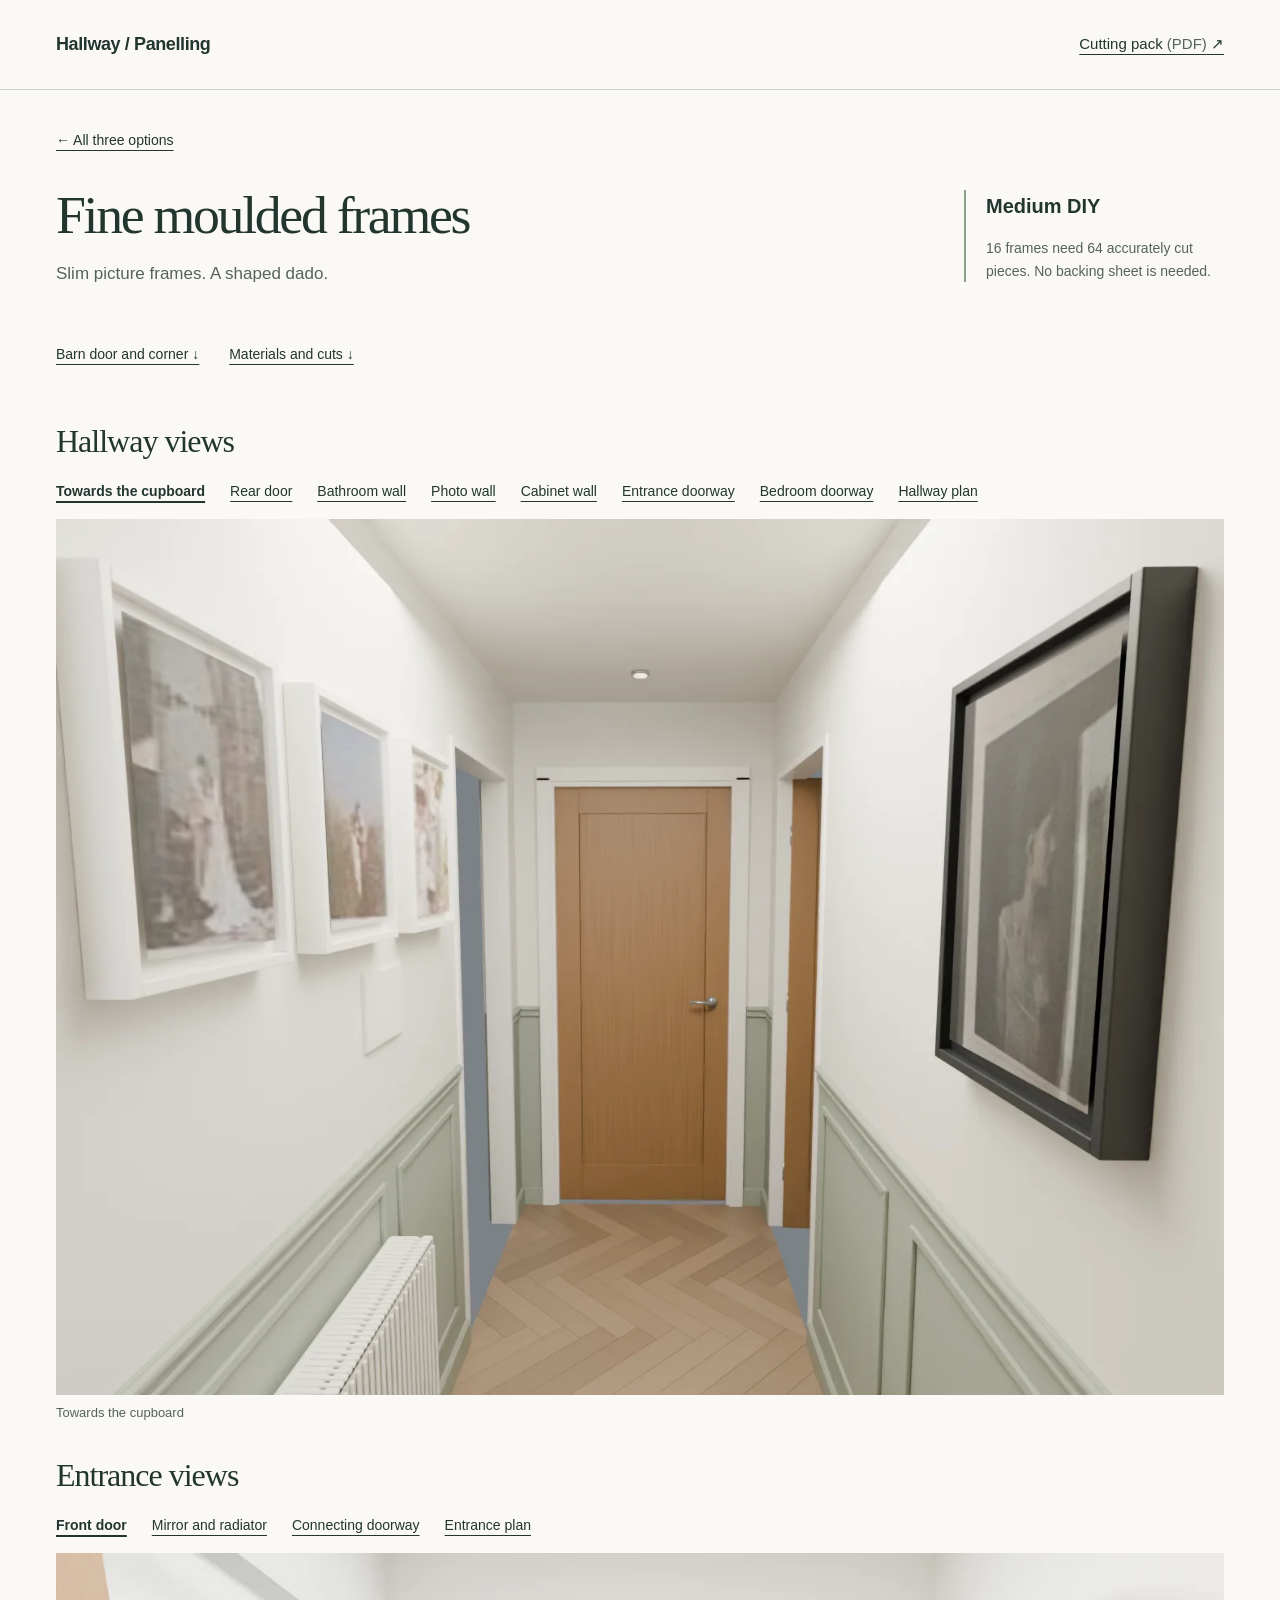
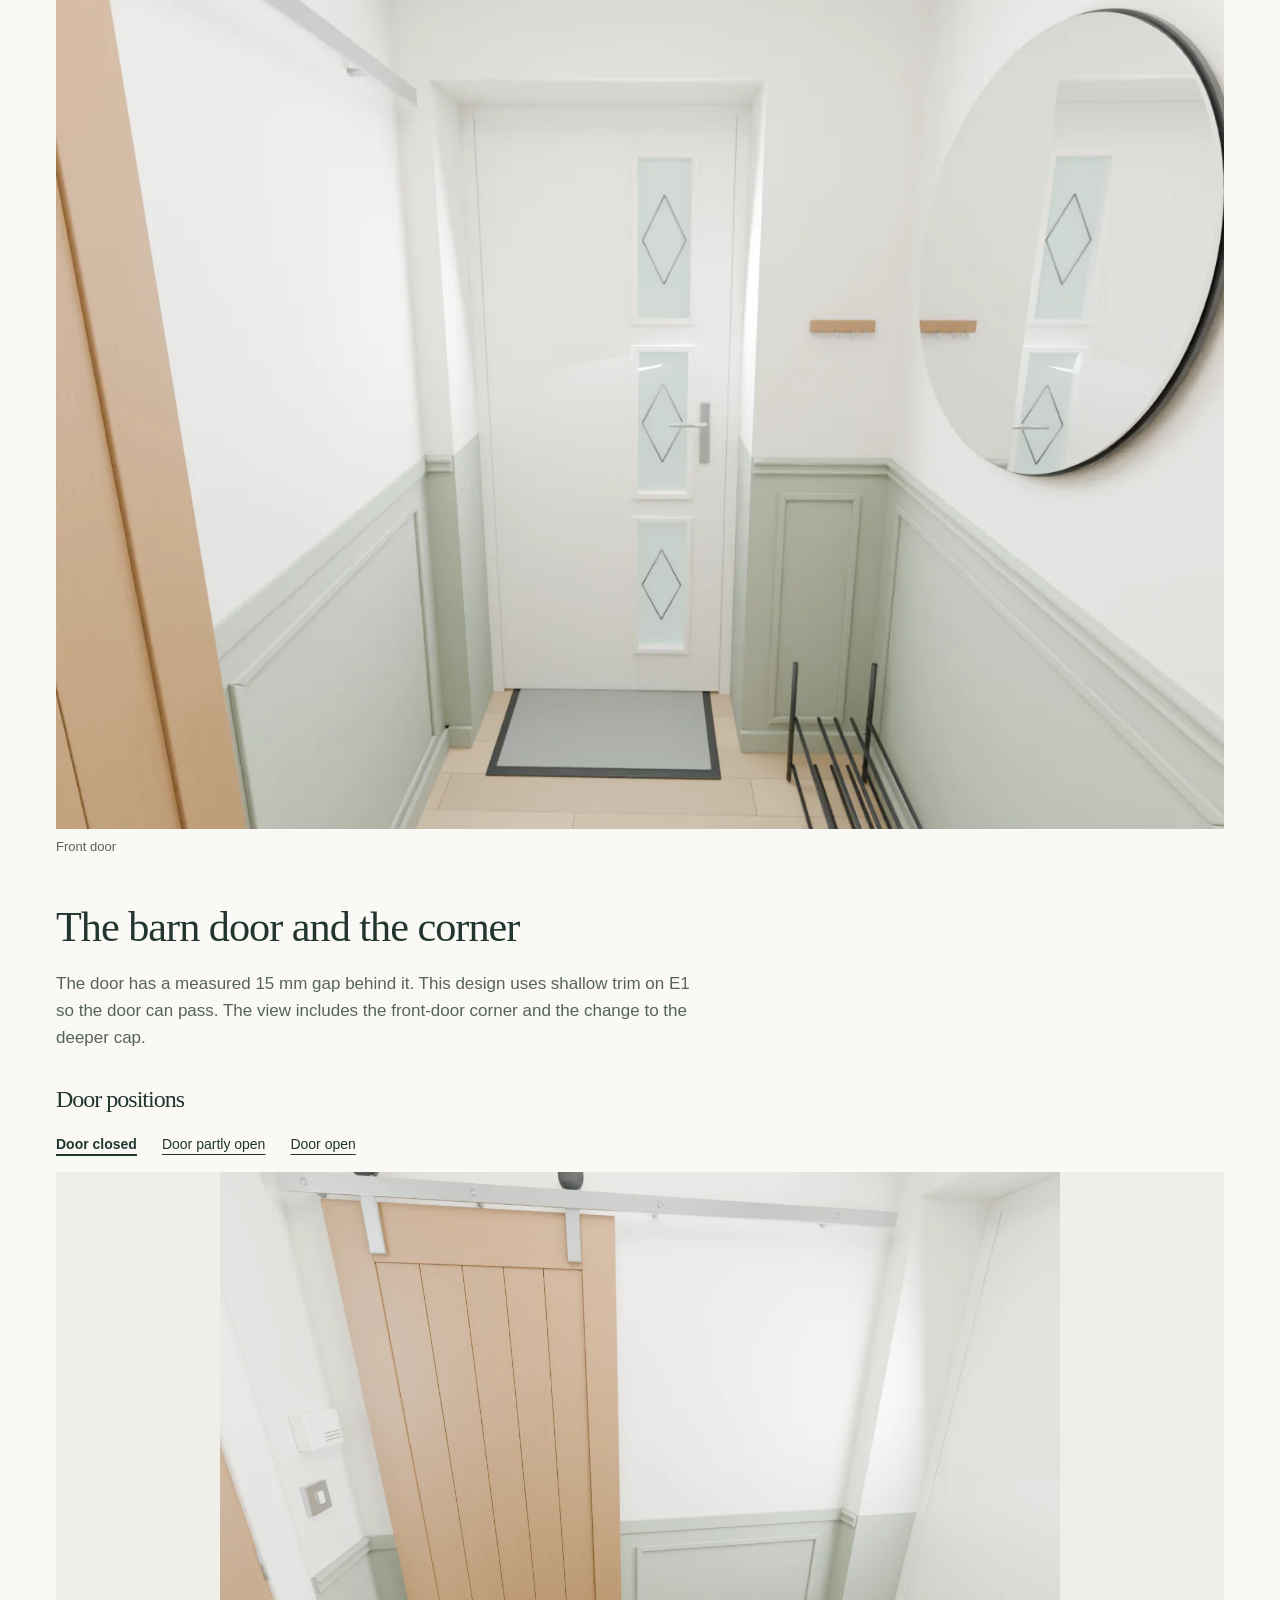
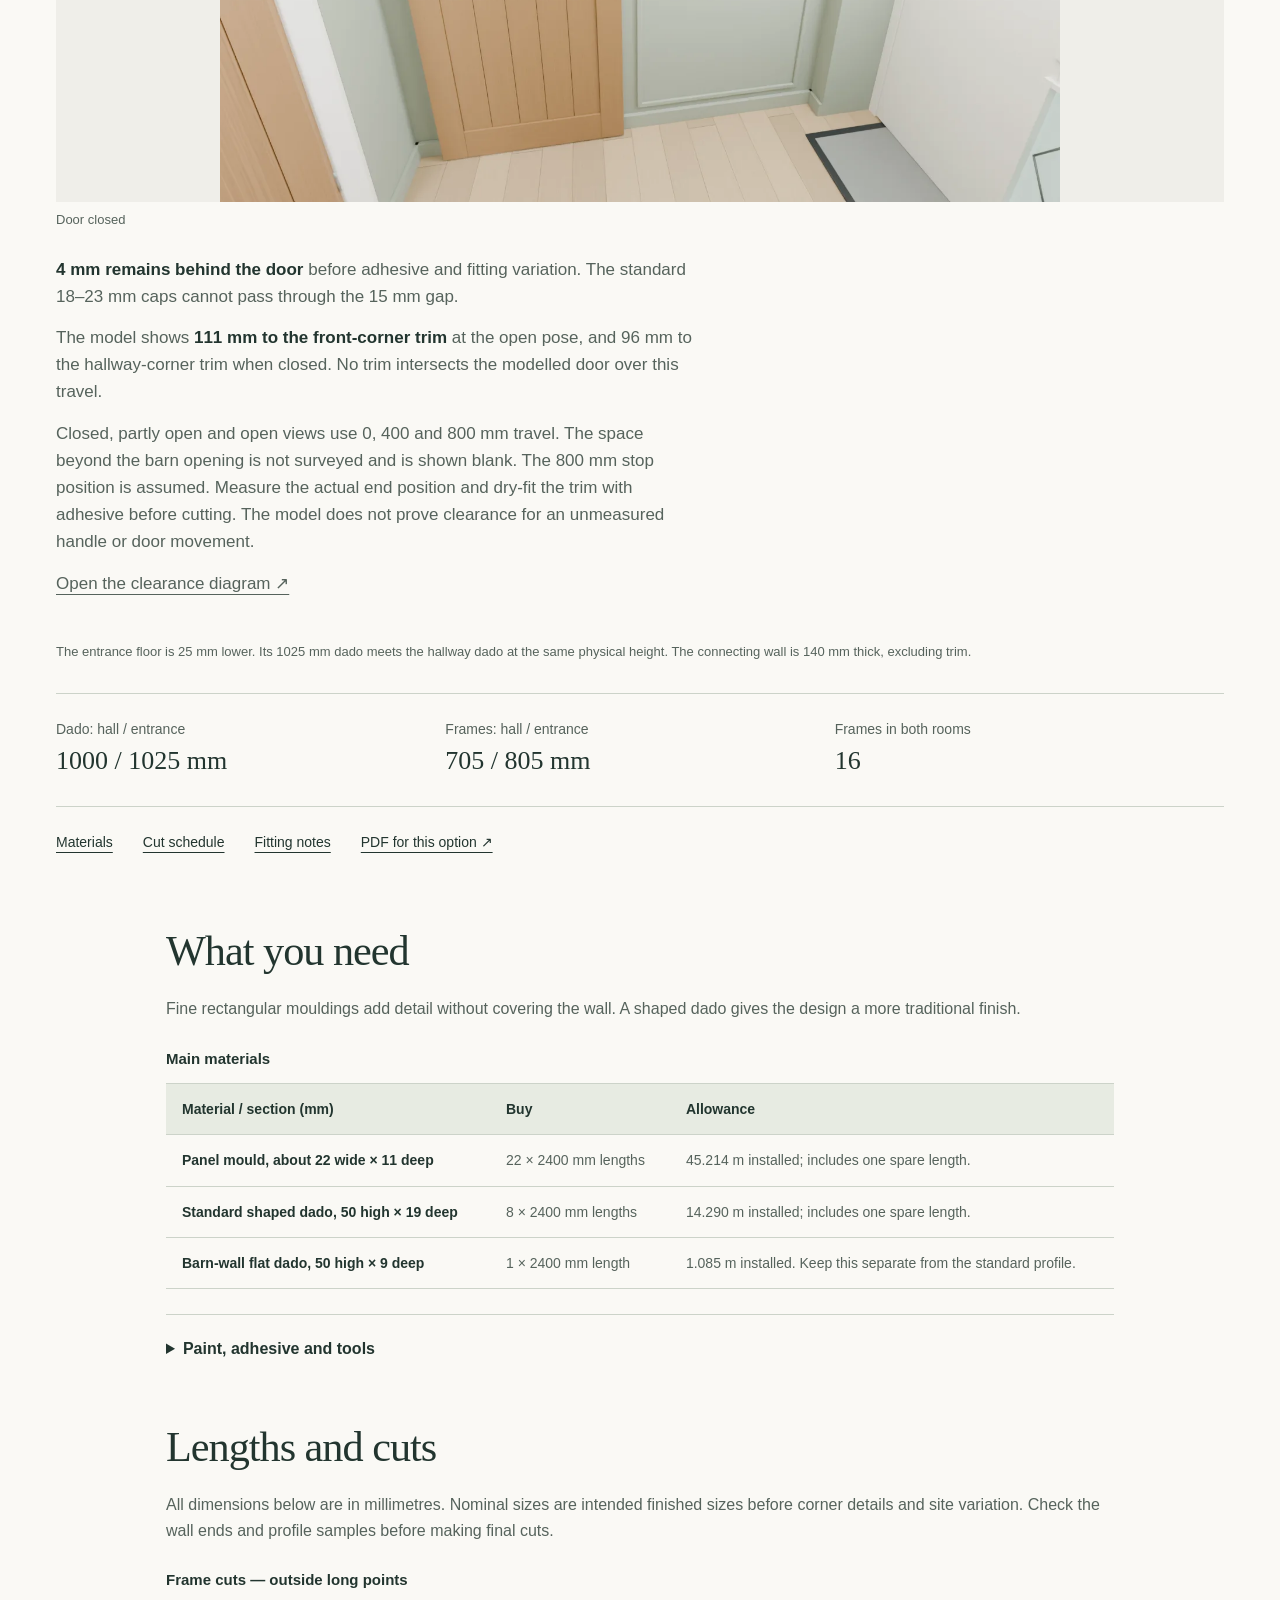
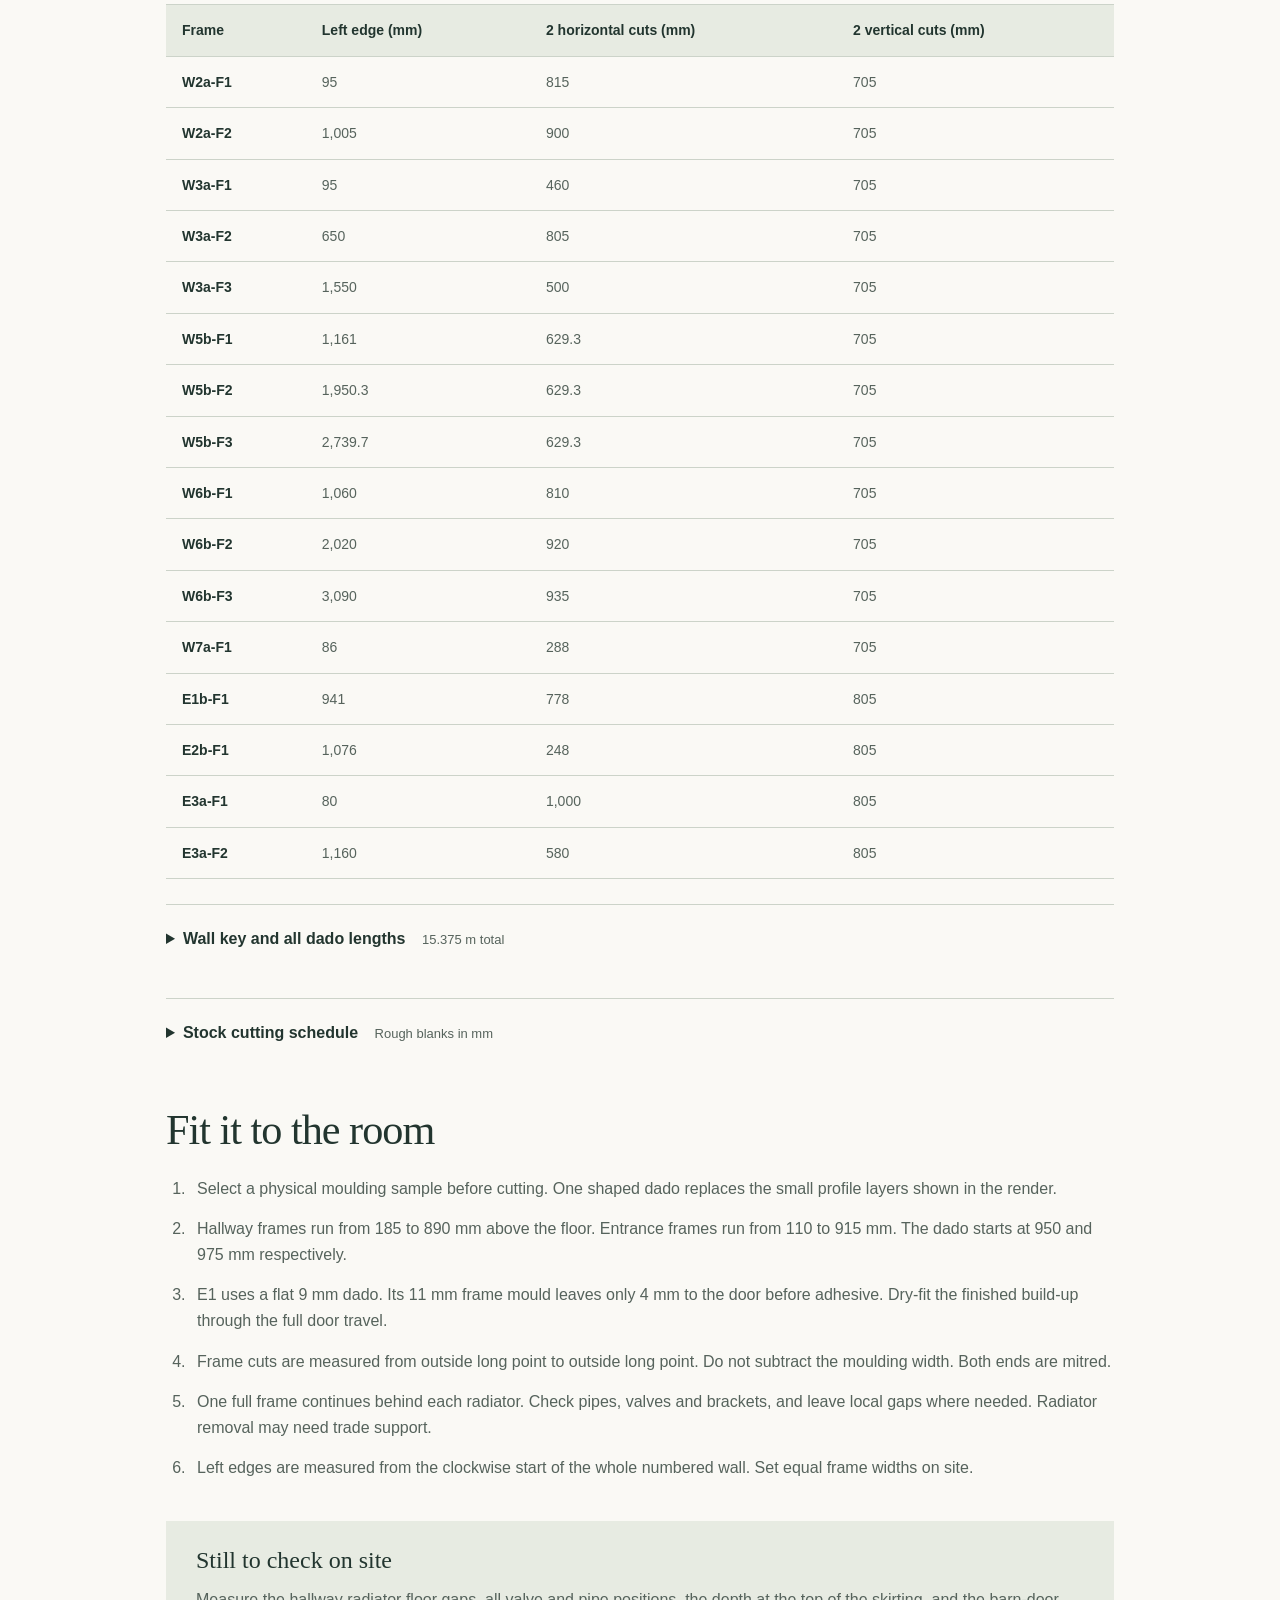
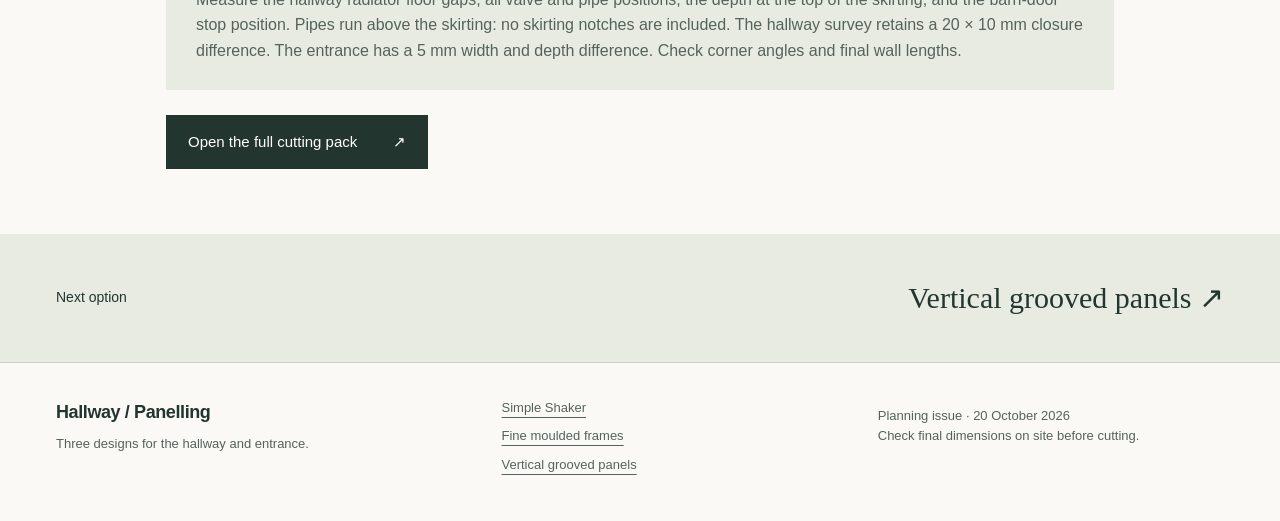
==== commit 20110c32: "fix: use 2400 mm dado rail stock Update material tables and rough-cut schedules for 2400 mm rails. S" ====
--- a/frames/index.html
+++ b/frames/index.html
@@ -1,3 +1,3 @@
 <!doctype html>
 <html lang="en-GB"><head><meta charset="utf-8"><meta name="viewport" content="width=device-width,initial-scale=1"><title>Fine moulded frames | Hallway panelling</title><meta name="description" content="Fine rectangular mouldings add detail without covering the wall. A shaped dado gives the design a more traditional finish."><meta name="theme-color" content="#22352f"><link rel="stylesheet" href="../assets/style.css"><script src="../assets/gallery.js" defer></script></head>
-<body><a class="skip" href="#main">Skip to content</a><header class="site-header"><a class="wordmark" href="../">Hallway / Panelling</a><a class="pack-link" href="../assets/hallway-panelling-materials-and-cuts.pdf">Cutting pack <span>(PDF)</span> ↗</a></header><main id="main"><div class="page-title"><a class="back" href="../#options">← All three options</a><div class="title-row"><div><h1>Fine moulded frames</h1><p>Slim picture frames. A shaped dado.</p></div><div class="difficulty"><strong>Medium DIY</strong><p>16 frames need 64 accurately cut pieces. No backing sheet is needed.</p></div></div></div><nav class="section-nav" aria-label="Preview sections"><a href="#barn-door">Barn door and corner ↓</a><a href="#materials">Materials and cuts ↓</a></nav><section class="gallery" aria-label="Hallway views"><h2>Hallway views</h2><nav class="gallery-nav" aria-label="Choose hallway views"><a href="#view-hall">Towards the cupboard</a><a href="#view-hallway-rear">Rear door</a><a href="#view-hallway-bathroom">Bathroom wall</a><a href="#view-hallway-photos">Photo wall</a><a href="#view-cabinet">Cabinet wall</a><a href="#view-hallway-entrance">Entrance doorway</a><a href="#view-hallway-bedroom">Bedroom doorway</a><a href="#view-overview">Hallway plan</a></nav><figure id="view-hall"><img src="../assets/frames-hall.webp" alt="Towards the cupboard with fine moulded frames" width="1440" height="1080" loading="eager"><figcaption>Towards the cupboard</figcaption></figure><figure id="view-hallway-rear"><img src="../assets/frames-hallway-rear.webp" alt="Rear door with fine moulded frames" width="1440" height="1080" loading="lazy"><figcaption>Rear door · Doors shown closed to make the wall visible.</figcaption></figure><figure id="view-hallway-bathroom"><img src="../assets/frames-hallway-bathroom.webp" alt="Bathroom wall with fine moulded frames" width="1440" height="1080" loading="lazy"><figcaption>Bathroom wall · Doors shown closed to make the wall visible.</figcaption></figure><figure id="view-hallway-photos"><img src="../assets/frames-hallway-photos.webp" alt="Photo wall with fine moulded frames" width="1440" height="1080" loading="lazy"><figcaption>Photo wall · Doors shown closed to make the wall visible.</figcaption></figure><figure id="view-cabinet"><img src="../assets/frames-cabinet.webp" alt="Cabinet wall with fine moulded frames" width="1440" height="1080" loading="lazy"><figcaption>Cabinet wall</figcaption></figure><figure id="view-hallway-entrance"><img src="../assets/frames-hallway-entrance.webp" alt="Entrance doorway with fine moulded frames" width="1440" height="1080" loading="lazy"><figcaption>Entrance doorway · Doors shown closed to make the wall visible.</figcaption></figure><figure id="view-hallway-bedroom"><img src="../assets/frames-hallway-bedroom.webp" alt="Bedroom doorway with fine moulded frames" width="1440" height="1080" loading="lazy"><figcaption>Bedroom doorway · Doors shown closed to make the wall visible.</figcaption></figure><figure id="view-overview"><img src="../assets/frames-overview.webp" alt="Hallway plan with fine moulded frames" width="1440" height="1080" loading="lazy"><figcaption>Hallway plan</figcaption></figure></section><section class="gallery" aria-label="Entrance views"><h2>Entrance views</h2><nav class="gallery-nav" aria-label="Choose entrance views"><a href="#view-entrance-front">Front door</a><a href="#view-entrance-mirror">Mirror and radiator</a><a href="#view-entrance-hall">Connecting doorway</a><a href="#view-entrance-overview">Entrance plan</a></nav><figure id="view-entrance-front"><img src="../assets/frames-entrance-front.webp" alt="Front door with fine moulded frames" width="1440" height="1080" loading="eager"><figcaption>Front door</figcaption></figure><figure id="view-entrance-mirror"><img src="../assets/frames-entrance-mirror.webp" alt="Mirror and radiator with fine moulded frames" width="1440" height="1080" loading="lazy"><figcaption>Mirror and radiator</figcaption></figure><figure id="view-entrance-hall"><img src="../assets/frames-entrance-hall.webp" alt="Connecting doorway with fine moulded frames" width="1440" height="1080" loading="lazy"><figcaption>Connecting doorway</figcaption></figure><figure id="view-entrance-overview"><img src="../assets/frames-entrance-overview.webp" alt="Entrance plan with fine moulded frames" width="1440" height="1080" loading="lazy"><figcaption>Entrance plan</figcaption></figure></section><section id="barn-door" class="barn-check"><h2>The barn door and the corner</h2><p>The door has a measured 15 mm gap behind it. This design uses shallow trim on E1 so the door can pass. The view includes the front-door corner and the change to the deeper cap.</p><section class="gallery" aria-label="Door positions"><h2>Door positions</h2><nav class="gallery-nav" aria-label="Choose door positions"><a href="#view-barn-closed">Door closed</a><a href="#view-barn-part-open">Door partly open</a><a href="#view-barn-open">Door open</a></nav><figure id="view-barn-closed"><img src="../assets/frames-barn-closed.webp" alt="Door closed with fine moulded frames" width="1440" height="1080" loading="eager"><figcaption>Door closed</figcaption></figure><figure id="view-barn-part-open"><img src="../assets/frames-barn-part-open.webp" alt="Door partly open with fine moulded frames" width="1440" height="1080" loading="lazy"><figcaption>Door partly open</figcaption></figure><figure id="view-barn-open"><img src="../assets/frames-barn-open.webp" alt="Door open with fine moulded frames" width="1440" height="1080" loading="lazy"><figcaption>Door open</figcaption></figure></section><div class="clearance-notes"><p><strong>4 mm remains behind the door</strong> before adhesive and fitting variation. The standard 18–23 mm caps cannot pass through the 15 mm gap.</p><p>The model shows <strong>111 mm to the front-corner trim</strong> at the open pose, and 96 mm to the hallway-corner trim when closed. No trim intersects the modelled door over this travel.</p><p>Closed, partly open and open views use 0, 400 and 800 mm travel. The space beyond the barn opening is not surveyed and is shown blank. The 800 mm stop position is assumed. Measure the actual end position and dry-fit the trim with adhesive before cutting. The model does not prove clearance for an unmeasured handle or door movement.</p><p><a href="../assets/barn-clearance.svg">Open the clearance diagram ↗</a></p></div></section><p class="preview-note">The entrance floor is 25 mm lower. Its 1025 mm dado meets the hallway dado at the same physical height. The connecting wall is 140 mm thick, excluding trim.</p><div class="dimension-strip"><div><span>Dado: hall / entrance</span><strong>1000 / 1025 mm</strong></div><div><span>Frames: hall / entrance</span><strong>705 / 805 mm</strong></div><div><span>Frames in both rooms</span><strong>16</strong></div></div><nav class="section-nav" aria-label="On this page"><a href="#materials">Materials</a><a href="#cuts">Cut schedule</a><a href="#fitting">Fitting notes</a><a href="../assets/hallway-panelling-materials-and-cuts.pdf#page=7">PDF for this option ↗</a></nav><div class="document"><section id="materials"><h2>What you need</h2><p>Fine rectangular mouldings add detail without covering the wall. A shaped dado gives the design a more traditional finish.</p><div class="table-scroll" tabindex="0" role="region" aria-label="Main materials"><table><caption>Main materials</caption><thead><tr><th scope="col">Material / section (mm)</th><th scope="col">Buy</th><th scope="col">Allowance</th></tr></thead><tbody><tr><td>Panel mould, about 22 wide × 11 deep</td><td>22 × 2400 mm lengths</td><td>45.214 m installed; includes one spare length.</td></tr><tr><td>Standard shaped dado, 50 high × 19 deep</td><td>8 × 2440 mm lengths</td><td>14.290 m installed; includes one spare length.</td></tr><tr><td>Barn-wall flat dado, 50 high × 9 deep</td><td>1 × 2440 mm length</td><td>1.085 m installed. Keep this separate from the standard profile.</td></tr></tbody></table></div><details><summary>Paint, adhesive and tools</summary><div class="detail-body"><div class="table-scroll" tabindex="0" role="region" aria-label="Consumables"><table><caption>Consumables</caption><thead><tr><th scope="col">Supply</th><th scope="col">Planning allowance</th></tr></thead><tbody><tr><td>Construction adhesive, 290–310 ml</td><td>7–9 cartridges</td></tr><tr><td>Decorators caulk</td><td>3–4 cartridges</td></tr><tr><td>Fine filler</td><td>1 small tub</td></tr><tr><td>MDF / timber primer</td><td>1.5 litres</td></tr><tr><td>Coloured topcoat, two coats</td><td>About 4.1 litres</td></tr><tr><td>Other supplies</td><td>Abrasives, masking tape, dust sheets and suitable temporary fixings</td></tr></tbody></table></div><p>Coverage depends on the product and wall condition. The paint allowance uses about 17 m², two coats at 10 m² per litre and 20% extra. Use compatible wall and trim finishes. Tools include a tape, level, square, saw, mitre guide, adhesive gun and sanding tools; grooved sheets also need a guided saw and cutout templates.</p></div></details></section><section id="cuts"><h2>Lengths and cuts</h2><p>All dimensions below are in millimetres. Nominal sizes are intended finished sizes before corner details and site variation. Check the wall ends and profile samples before making final cuts.</p><div class="table-scroll" tabindex="0" role="region" aria-label="Frame cuts — outside long points"><table><caption>Frame cuts — outside long points</caption><thead><tr><th scope="col">Frame</th><th scope="col">Left edge (mm)</th><th scope="col">2 horizontal cuts (mm)</th><th scope="col">2 vertical cuts (mm)</th></tr></thead><tbody><tr><td>W2a-F1</td><td>95</td><td>815</td><td>705</td></tr><tr><td>W2a-F2</td><td>1,005</td><td>900</td><td>705</td></tr><tr><td>W3a-F1</td><td>95</td><td>460</td><td>705</td></tr><tr><td>W3a-F2</td><td>650</td><td>805</td><td>705</td></tr><tr><td>W3a-F3</td><td>1,550</td><td>500</td><td>705</td></tr><tr><td>W5b-F1</td><td>1,161</td><td>629.3</td><td>705</td></tr><tr><td>W5b-F2</td><td>1,950.3</td><td>629.3</td><td>705</td></tr><tr><td>W5b-F3</td><td>2,739.7</td><td>629.3</td><td>705</td></tr><tr><td>W6b-F1</td><td>1,060</td><td>810</td><td>705</td></tr><tr><td>W6b-F2</td><td>2,020</td><td>920</td><td>705</td></tr><tr><td>W6b-F3</td><td>3,090</td><td>935</td><td>705</td></tr><tr><td>W7a-F1</td><td>86</td><td>288</td><td>705</td></tr><tr><td>E1b-F1</td><td>941</td><td>778</td><td>805</td></tr><tr><td>E2b-F1</td><td>1,076</td><td>248</td><td>805</td></tr><tr><td>E3a-F1</td><td>80</td><td>1,000</td><td>805</td></tr><tr><td>E3a-F2</td><td>1,160</td><td>580</td><td>805</td></tr></tbody></table></div><details><summary>Wall key and all dado lengths <span>15.375 m total</span></summary><div class="detail-body"><p>All three options use these 20 wall-face runs across both rooms. Apply the schedule once for each continuous rail or cap part. W1 is the rear door and has no rail.</p><img class="wall-key" src="../assets/wall-key.svg" alt="Numbered hallway walls, from W1 at the rear door clockwise to W8 at the rear recess" width="650" height="560"><img class="wall-key" src="../assets/entrance-wall-key.svg" alt="Entrance wall key: E1 barn wall, E2 front door, E3 mirror wall, E4 connecting doorway" width="650" height="560"><div class="table-scroll" tabindex="0" role="region" aria-label="Nominal rail lengths"><table><caption>Nominal rail lengths</caption><thead><tr><th scope="col">Run</th><th scope="col">Wall section</th><th scope="col">Length (mm)</th></tr></thead><tbody><tr><td>W2a</td><td>Bathroom wall</td><td>2,000</td></tr><tr><td>W2b</td><td>Bathroom wall</td><td>220</td></tr><tr><td>W3a</td><td>Wedding-photo wall</td><td>2,145</td></tr><tr><td>W3b</td><td>Wedding-photo wall</td><td>190</td></tr><tr><td>W4a</td><td>Storage wall</td><td>107.5</td></tr><tr><td>W4b</td><td>Storage wall</td><td>107.5</td></tr><tr><td>W5a</td><td>Entrance and spare-bedroom wall</td><td>190</td></tr><tr><td>W5b</td><td>Entrance and spare-bedroom wall</td><td>2,380</td></tr><tr><td>W5c</td><td>Entrance and spare-bedroom wall</td><td>235</td></tr><tr><td>W6a</td><td>Kitchen and cabinet wall</td><td>110</td></tr><tr><td>W6b</td><td>Kitchen and cabinet wall</td><td>3,120</td></tr><tr><td>W7a</td><td>Rear boxing face</td><td>460</td></tr><tr><td>W8a</td><td>Rear recess return</td><td>180</td></tr><tr><td>E1a</td><td>Entrance barn wall</td><td>135</td></tr><tr><td>E1b</td><td>Entrance barn wall</td><td>950</td></tr><tr><td>E2a</td><td>Entrance front wall</td><td>90</td></tr><tr><td>E2b</td><td>Entrance front wall</td><td>420</td></tr><tr><td>E3a</td><td>Entrance mirror wall</td><td>1,800</td></tr><tr><td>E4a</td><td>Entrance connecting wall</td><td>260</td></tr><tr><td>E4b</td><td>Entrance connecting wall</td><td>275</td></tr></tbody></table></div><p>W4a and W4b assume the 990 mm storage frame is centred in the 1205 mm end wall. The 3120 mm W6b run needs a joint when using 2440 mm stock; allow two 1560 mm nominal pieces.</p></div></details><details><summary>Stock cutting schedule <span>Rough blanks in mm</span></summary><div class="detail-body"><p>These blanks include trimming allowance. They are not the final cut sizes. Keep every piece labelled. The schedule allows 3 mm saw loss per cut.</p><div class="table-scroll" tabindex="0" role="region" aria-label="Panel mould — 2400 mm stock"><table><caption>Panel mould — 2400 mm stock</caption><thead><tr><th scope="col">Stock / row</th><th scope="col">Blank labels and lengths (mm)</th><th scope="col">Left over (mm)</th></tr></thead><tbody><tr><td>1</td><td>E3a-F1H1: 1,030 + E3a-F1H2: 1,030 + W7a-F1H1: 318</td><td>3</td></tr><tr><td>2</td><td>W6b-F3H1: 965 + W6b-F3H2: 965 + W7a-F1H2: 318</td><td>133</td></tr><tr><td>3</td><td>W6b-F2H1: 950 + W6b-F2H2: 950 + E2b-F1H1: 278</td><td>203</td></tr><tr><td>4</td><td>W2a-F2H1: 930 + W2a-F2H2: 930 + W3a-F1H1: 490</td><td>31</td></tr><tr><td>5</td><td>W2a-F1H1: 845 + W2a-F1H2: 845 + W5b-F1H1: 660</td><td>31</td></tr><tr><td>6</td><td>W6b-F1H1: 840 + W6b-F1H2: 840 + W5b-F1H2: 660</td><td>41</td></tr><tr><td>7</td><td>W3a-F2H1: 835 + W3a-F2H2: 835 + W5b-F2H1: 660</td><td>51</td></tr><tr><td>8</td><td>E1b-F1V1: 835 + E1b-F1V2: 835 + W5b-F2H2: 660</td><td>51</td></tr><tr><td>9</td><td>E2b-F1V1: 835 + E2b-F1V2: 835 + W5b-F3H1: 660</td><td>51</td></tr><tr><td>10</td><td>E3a-F1V1: 835 + E3a-F1V2: 835 + W5b-F3H2: 660</td><td>51</td></tr><tr><td>11</td><td>E3a-F2V1: 835 + E3a-F2V2: 835 + E3a-F2H1: 610</td><td>101</td></tr><tr><td>12</td><td>E1b-F1H1: 808 + E1b-F1H2: 808 + W2a-F1V1: 735</td><td>30</td></tr><tr><td>13</td><td>W2a-F1V2: 735 + W2a-F2V1: 735 + W2a-F2V2: 735</td><td>176</td></tr><tr><td>14</td><td>W3a-F1V1: 735 + W3a-F1V2: 735 + W3a-F2V1: 735</td><td>176</td></tr><tr><td>15</td><td>W3a-F2V2: 735 + W3a-F3V1: 735 + W3a-F3V2: 735</td><td>176</td></tr><tr><td>16</td><td>W5b-F1V1: 735 + W5b-F1V2: 735 + W5b-F2V1: 735</td><td>176</td></tr><tr><td>17</td><td>W5b-F2V2: 735 + W5b-F3V1: 735 + W5b-F3V2: 735</td><td>176</td></tr><tr><td>18</td><td>W6b-F1V1: 735 + W6b-F1V2: 735 + W6b-F2V1: 735</td><td>176</td></tr><tr><td>19</td><td>W6b-F2V2: 735 + W6b-F3V1: 735 + W6b-F3V2: 735</td><td>176</td></tr><tr><td>20</td><td>W7a-F1V1: 735 + W7a-F1V2: 735 + E3a-F2H2: 610 + E2b-F1H2: 278</td><td>20</td></tr><tr><td>21</td><td>W3a-F3H1: 530 + W3a-F3H2: 530 + W3a-F1H2: 490</td><td>831</td></tr></tbody></table></div><div class="table-scroll" tabindex="0" role="region" aria-label="Standard shaped dado — 2440 mm stock"><table><caption>Standard shaped dado — 2440 mm stock</caption><thead><tr><th scope="col">Stock / row</th><th scope="col">Blank labels and lengths (mm)</th><th scope="col">Left over (mm)</th></tr></thead><tbody><tr><td>1</td><td>W5b: 2,410</td><td>17</td></tr><tr><td>2</td><td>W3a: 2,175 + W3b: 220</td><td>29</td></tr><tr><td>3</td><td>W2a: 2,030 + E4b: 305</td><td>89</td></tr><tr><td>4</td><td>E3a: 1,830 + W7a: 490</td><td>104</td></tr><tr><td>5</td><td>W6b-1: 1,590 + E2b: 450 + E4a: 290</td><td>91</td></tr><tr><td>6</td><td>W6b-2: 1,590 + W5c: 265 + W2b: 250 + W5a: 220</td><td>93</td></tr><tr><td>7</td><td>W8a: 210 + W6a: 140 + W4a: 138 + W4b: 138 + E2a: 120</td><td>1,669</td></tr></tbody></table></div><div class="table-scroll" tabindex="0" role="region" aria-label="Shallow barn-wall dado — 2440 mm stock"><table><caption>Shallow barn-wall dado — 2440 mm stock</caption><thead><tr><th scope="col">Stock / row</th><th scope="col">Blank labels and lengths (mm)</th><th scope="col">Left over (mm)</th></tr></thead><tbody><tr><td>1</td><td>E1b: 980 + E1a: 165</td><td>1,279</td></tr></tbody></table></div><p>Linear MDF and mould blanks allow 30 mm extra per piece and 10 mm stock-end trimming. The 2400 mm cap schedule allows 10 mm extra per piece and only 5 mm stock-end trimming. Check stock lengths first and use the spare if needed. Corner projections and actual wall angles set the final end cuts.</p></div></details></section><section id="fitting"><h2>Fit it to the room</h2><ol class="fitting-list"><li>Select a physical moulding sample before cutting. One shaped dado replaces the small profile layers shown in the render.</li><li>Hallway frames run from 185 to 890 mm above the floor. Entrance frames run from 110 to 915 mm. The dado starts at 950 and 975 mm respectively.</li><li>E1 uses a flat 9 mm dado. Its 11 mm frame mould leaves only 4 mm to the door before adhesive. Dry-fit the finished build-up through the full door travel.</li><li>Frame cuts are measured from outside long point to outside long point. Do not subtract the moulding width. Both ends are mitred.</li><li>One full frame continues behind each radiator. Check pipes, valves and brackets, and leave local gaps where needed. Radiator removal may need trade support.</li><li>Left edges are measured from the clockwise start of the whole numbered wall. Set equal frame widths on site.</li></ol><aside class="check"><h3>Still to check on site</h3><p>Measure the hallway radiator floor gaps, all valve and pipe positions, the depth at the top of the skirting, and the barn-door stop position. Pipes run above the skirting: no skirting notches are included. The hallway survey retains a 20 × 10 mm closure difference. The entrance has a 5 mm width and depth difference. Check corner angles and final wall lengths.</p></aside><a class="button" href="../assets/hallway-panelling-materials-and-cuts.pdf#page=7">Open the full cutting pack <span>↗</span></a></section></div><a class="next-option" href="../grooved/"><span>Next option</span><strong>Vertical grooved panels ↗</strong></a></main><footer><div><a class="wordmark" href="../">Hallway / Panelling</a><p>Three designs for the hallway and entrance.</p></div><nav aria-label="All options"><a href="../shaker/">Simple Shaker</a><a href="../frames/" aria-current="page">Fine moulded frames</a><a href="../grooved/">Vertical grooved panels</a></nav><p class="footer-note">Planning issue · 9 October 2026<br>Check final dimensions on site before cutting.</p></footer></body></html>+<body><a class="skip" href="#main">Skip to content</a><header class="site-header"><a class="wordmark" href="../">Hallway / Panelling</a><a class="pack-link" href="../assets/hallway-panelling-materials-and-cuts.pdf">Cutting pack <span>(PDF)</span> ↗</a></header><main id="main"><div class="page-title"><a class="back" href="../#options">← All three options</a><div class="title-row"><div><h1>Fine moulded frames</h1><p>Slim picture frames. A shaped dado.</p></div><div class="difficulty"><strong>Medium DIY</strong><p>16 frames need 64 accurately cut pieces. No backing sheet is needed.</p></div></div></div><nav class="section-nav" aria-label="Preview sections"><a href="#barn-door">Barn door and corner ↓</a><a href="#materials">Materials and cuts ↓</a></nav><section class="gallery" aria-label="Hallway views"><h2>Hallway views</h2><nav class="gallery-nav" aria-label="Choose hallway views"><a href="#view-hall">Towards the cupboard</a><a href="#view-hallway-rear">Rear door</a><a href="#view-hallway-bathroom">Bathroom wall</a><a href="#view-hallway-photos">Photo wall</a><a href="#view-cabinet">Cabinet wall</a><a href="#view-hallway-entrance">Entrance doorway</a><a href="#view-hallway-bedroom">Bedroom doorway</a><a href="#view-overview">Hallway plan</a></nav><figure id="view-hall"><img src="../assets/frames-hall.webp" alt="Towards the cupboard with fine moulded frames" width="1440" height="1080" loading="eager"><figcaption>Towards the cupboard</figcaption></figure><figure id="view-hallway-rear"><img src="../assets/frames-hallway-rear.webp" alt="Rear door with fine moulded frames" width="1440" height="1080" loading="lazy"><figcaption>Rear door · Doors shown closed to make the wall visible.</figcaption></figure><figure id="view-hallway-bathroom"><img src="../assets/frames-hallway-bathroom.webp" alt="Bathroom wall with fine moulded frames" width="1440" height="1080" loading="lazy"><figcaption>Bathroom wall · Doors shown closed to make the wall visible.</figcaption></figure><figure id="view-hallway-photos"><img src="../assets/frames-hallway-photos.webp" alt="Photo wall with fine moulded frames" width="1440" height="1080" loading="lazy"><figcaption>Photo wall · Doors shown closed to make the wall visible.</figcaption></figure><figure id="view-cabinet"><img src="../assets/frames-cabinet.webp" alt="Cabinet wall with fine moulded frames" width="1440" height="1080" loading="lazy"><figcaption>Cabinet wall</figcaption></figure><figure id="view-hallway-entrance"><img src="../assets/frames-hallway-entrance.webp" alt="Entrance doorway with fine moulded frames" width="1440" height="1080" loading="lazy"><figcaption>Entrance doorway · Doors shown closed to make the wall visible.</figcaption></figure><figure id="view-hallway-bedroom"><img src="../assets/frames-hallway-bedroom.webp" alt="Bedroom doorway with fine moulded frames" width="1440" height="1080" loading="lazy"><figcaption>Bedroom doorway · Doors shown closed to make the wall visible.</figcaption></figure><figure id="view-overview"><img src="../assets/frames-overview.webp" alt="Hallway plan with fine moulded frames" width="1440" height="1080" loading="lazy"><figcaption>Hallway plan</figcaption></figure></section><section class="gallery" aria-label="Entrance views"><h2>Entrance views</h2><nav class="gallery-nav" aria-label="Choose entrance views"><a href="#view-entrance-front">Front door</a><a href="#view-entrance-mirror">Mirror and radiator</a><a href="#view-entrance-hall">Connecting doorway</a><a href="#view-entrance-overview">Entrance plan</a></nav><figure id="view-entrance-front"><img src="../assets/frames-entrance-front.webp" alt="Front door with fine moulded frames" width="1440" height="1080" loading="eager"><figcaption>Front door</figcaption></figure><figure id="view-entrance-mirror"><img src="../assets/frames-entrance-mirror.webp" alt="Mirror and radiator with fine moulded frames" width="1440" height="1080" loading="lazy"><figcaption>Mirror and radiator</figcaption></figure><figure id="view-entrance-hall"><img src="../assets/frames-entrance-hall.webp" alt="Connecting doorway with fine moulded frames" width="1440" height="1080" loading="lazy"><figcaption>Connecting doorway</figcaption></figure><figure id="view-entrance-overview"><img src="../assets/frames-entrance-overview.webp" alt="Entrance plan with fine moulded frames" width="1440" height="1080" loading="lazy"><figcaption>Entrance plan</figcaption></figure></section><section id="barn-door" class="barn-check"><h2>The barn door and the corner</h2><p>The door has a measured 15 mm gap behind it. This design uses shallow trim on E1 so the door can pass. The view includes the front-door corner and the change to the deeper cap.</p><section class="gallery" aria-label="Door positions"><h2>Door positions</h2><nav class="gallery-nav" aria-label="Choose door positions"><a href="#view-barn-closed">Door closed</a><a href="#view-barn-part-open">Door partly open</a><a href="#view-barn-open">Door open</a></nav><figure id="view-barn-closed"><img src="../assets/frames-barn-closed.webp" alt="Door closed with fine moulded frames" width="1440" height="1080" loading="eager"><figcaption>Door closed</figcaption></figure><figure id="view-barn-part-open"><img src="../assets/frames-barn-part-open.webp" alt="Door partly open with fine moulded frames" width="1440" height="1080" loading="lazy"><figcaption>Door partly open</figcaption></figure><figure id="view-barn-open"><img src="../assets/frames-barn-open.webp" alt="Door open with fine moulded frames" width="1440" height="1080" loading="lazy"><figcaption>Door open</figcaption></figure></section><div class="clearance-notes"><p><strong>4 mm remains behind the door</strong> before adhesive and fitting variation. The standard 18–23 mm caps cannot pass through the 15 mm gap.</p><p>The model shows <strong>111 mm to the front-corner trim</strong> at the open pose, and 96 mm to the hallway-corner trim when closed. No trim intersects the modelled door over this travel.</p><p>Closed, partly open and open views use 0, 400 and 800 mm travel. The space beyond the barn opening is not surveyed and is shown blank. The 800 mm stop position is assumed. Measure the actual end position and dry-fit the trim with adhesive before cutting. The model does not prove clearance for an unmeasured handle or door movement.</p><p><a href="../assets/barn-clearance.svg">Open the clearance diagram ↗</a></p></div></section><p class="preview-note">The entrance floor is 25 mm lower. Its 1025 mm dado meets the hallway dado at the same physical height. The connecting wall is 140 mm thick, excluding trim.</p><div class="dimension-strip"><div><span>Dado: hall / entrance</span><strong>1000 / 1025 mm</strong></div><div><span>Frames: hall / entrance</span><strong>705 / 805 mm</strong></div><div><span>Frames in both rooms</span><strong>16</strong></div></div><nav class="section-nav" aria-label="On this page"><a href="#materials">Materials</a><a href="#cuts">Cut schedule</a><a href="#fitting">Fitting notes</a><a href="../assets/hallway-panelling-materials-and-cuts.pdf#page=7">PDF for this option ↗</a></nav><div class="document"><section id="materials"><h2>What you need</h2><p>Fine rectangular mouldings add detail without covering the wall. A shaped dado gives the design a more traditional finish.</p><div class="table-scroll" tabindex="0" role="region" aria-label="Main materials"><table><caption>Main materials</caption><thead><tr><th scope="col">Material / section (mm)</th><th scope="col">Buy</th><th scope="col">Allowance</th></tr></thead><tbody><tr><td>Panel mould, about 22 wide × 11 deep</td><td>22 × 2400 mm lengths</td><td>45.214 m installed; includes one spare length.</td></tr><tr><td>Standard shaped dado, 50 high × 19 deep</td><td>8 × 2400 mm lengths</td><td>14.290 m installed; includes one spare length.</td></tr><tr><td>Barn-wall flat dado, 50 high × 9 deep</td><td>1 × 2400 mm length</td><td>1.085 m installed. Keep this separate from the standard profile.</td></tr></tbody></table></div><details><summary>Paint, adhesive and tools</summary><div class="detail-body"><div class="table-scroll" tabindex="0" role="region" aria-label="Consumables"><table><caption>Consumables</caption><thead><tr><th scope="col">Supply</th><th scope="col">Planning allowance</th></tr></thead><tbody><tr><td>Construction adhesive, 290–310 ml</td><td>7–9 cartridges</td></tr><tr><td>Decorators caulk</td><td>3–4 cartridges</td></tr><tr><td>Fine filler</td><td>1 small tub</td></tr><tr><td>MDF / timber primer</td><td>1.5 litres</td></tr><tr><td>Coloured topcoat, two coats</td><td>About 4.1 litres</td></tr><tr><td>Other supplies</td><td>Abrasives, masking tape, dust sheets and suitable temporary fixings</td></tr></tbody></table></div><p>Coverage depends on the product and wall condition. The paint allowance uses about 17 m², two coats at 10 m² per litre and 20% extra. Use compatible wall and trim finishes. Tools include a tape, level, square, saw, mitre guide, adhesive gun and sanding tools; grooved sheets also need a guided saw and cutout templates.</p></div></details></section><section id="cuts"><h2>Lengths and cuts</h2><p>All dimensions below are in millimetres. Nominal sizes are intended finished sizes before corner details and site variation. Check the wall ends and profile samples before making final cuts.</p><div class="table-scroll" tabindex="0" role="region" aria-label="Frame cuts — outside long points"><table><caption>Frame cuts — outside long points</caption><thead><tr><th scope="col">Frame</th><th scope="col">Left edge (mm)</th><th scope="col">2 horizontal cuts (mm)</th><th scope="col">2 vertical cuts (mm)</th></tr></thead><tbody><tr><td>W2a-F1</td><td>95</td><td>815</td><td>705</td></tr><tr><td>W2a-F2</td><td>1,005</td><td>900</td><td>705</td></tr><tr><td>W3a-F1</td><td>95</td><td>460</td><td>705</td></tr><tr><td>W3a-F2</td><td>650</td><td>805</td><td>705</td></tr><tr><td>W3a-F3</td><td>1,550</td><td>500</td><td>705</td></tr><tr><td>W5b-F1</td><td>1,161</td><td>629.3</td><td>705</td></tr><tr><td>W5b-F2</td><td>1,950.3</td><td>629.3</td><td>705</td></tr><tr><td>W5b-F3</td><td>2,739.7</td><td>629.3</td><td>705</td></tr><tr><td>W6b-F1</td><td>1,060</td><td>810</td><td>705</td></tr><tr><td>W6b-F2</td><td>2,020</td><td>920</td><td>705</td></tr><tr><td>W6b-F3</td><td>3,090</td><td>935</td><td>705</td></tr><tr><td>W7a-F1</td><td>86</td><td>288</td><td>705</td></tr><tr><td>E1b-F1</td><td>941</td><td>778</td><td>805</td></tr><tr><td>E2b-F1</td><td>1,076</td><td>248</td><td>805</td></tr><tr><td>E3a-F1</td><td>80</td><td>1,000</td><td>805</td></tr><tr><td>E3a-F2</td><td>1,160</td><td>580</td><td>805</td></tr></tbody></table></div><details><summary>Wall key and all dado lengths <span>15.375 m total</span></summary><div class="detail-body"><p>All three options use these 20 wall-face runs across both rooms. Apply the schedule once for each continuous rail or cap part. W1 is the rear door and has no rail.</p><img class="wall-key" src="../assets/wall-key.svg" alt="Numbered hallway walls, from W1 at the rear door clockwise to W8 at the rear recess" width="650" height="560"><img class="wall-key" src="../assets/entrance-wall-key.svg" alt="Entrance wall key: E1 barn wall, E2 front door, E3 mirror wall, E4 connecting doorway" width="650" height="560"><div class="table-scroll" tabindex="0" role="region" aria-label="Nominal rail lengths"><table><caption>Nominal rail lengths</caption><thead><tr><th scope="col">Run</th><th scope="col">Wall section</th><th scope="col">Length (mm)</th></tr></thead><tbody><tr><td>W2a</td><td>Bathroom wall</td><td>2,000</td></tr><tr><td>W2b</td><td>Bathroom wall</td><td>220</td></tr><tr><td>W3a</td><td>Wedding-photo wall</td><td>2,145</td></tr><tr><td>W3b</td><td>Wedding-photo wall</td><td>190</td></tr><tr><td>W4a</td><td>Storage wall</td><td>107.5</td></tr><tr><td>W4b</td><td>Storage wall</td><td>107.5</td></tr><tr><td>W5a</td><td>Entrance and spare-bedroom wall</td><td>190</td></tr><tr><td>W5b</td><td>Entrance and spare-bedroom wall</td><td>2,380</td></tr><tr><td>W5c</td><td>Entrance and spare-bedroom wall</td><td>235</td></tr><tr><td>W6a</td><td>Kitchen and cabinet wall</td><td>110</td></tr><tr><td>W6b</td><td>Kitchen and cabinet wall</td><td>3,120</td></tr><tr><td>W7a</td><td>Rear boxing face</td><td>460</td></tr><tr><td>W8a</td><td>Rear recess return</td><td>180</td></tr><tr><td>E1a</td><td>Entrance barn wall</td><td>135</td></tr><tr><td>E1b</td><td>Entrance barn wall</td><td>950</td></tr><tr><td>E2a</td><td>Entrance front wall</td><td>90</td></tr><tr><td>E2b</td><td>Entrance front wall</td><td>420</td></tr><tr><td>E3a</td><td>Entrance mirror wall</td><td>1,800</td></tr><tr><td>E4a</td><td>Entrance connecting wall</td><td>260</td></tr><tr><td>E4b</td><td>Entrance connecting wall</td><td>275</td></tr></tbody></table></div><p>W4a and W4b assume the 990 mm storage frame is centred in the 1205 mm end wall. The 3120 mm W6b run needs a joint; allow two 1560 mm nominal pieces. For the 2400 mm shaped dado and grooved-panel caps, also split W5b (2380 mm) into two 1190 mm nominal pieces. This keeps the 30 mm trimming allowance. The Shaker top rails still use 2440 mm MDF strips; its standard cap uses the separate 10 mm allowance.</p></div></details><details><summary>Stock cutting schedule <span>Rough blanks in mm</span></summary><div class="detail-body"><p>These blanks include trimming allowance. They are not the final cut sizes. Keep every piece labelled. The schedule allows 3 mm saw loss per cut.</p><div class="table-scroll" tabindex="0" role="region" aria-label="Panel mould — 2400 mm stock"><table><caption>Panel mould — 2400 mm stock</caption><thead><tr><th scope="col">Stock / row</th><th scope="col">Blank labels and lengths (mm)</th><th scope="col">Left over (mm)</th></tr></thead><tbody><tr><td>1</td><td>E3a-F1H1: 1,030 + E3a-F1H2: 1,030 + W7a-F1H1: 318</td><td>3</td></tr><tr><td>2</td><td>W6b-F3H1: 965 + W6b-F3H2: 965 + W7a-F1H2: 318</td><td>133</td></tr><tr><td>3</td><td>W6b-F2H1: 950 + W6b-F2H2: 950 + E2b-F1H1: 278</td><td>203</td></tr><tr><td>4</td><td>W2a-F2H1: 930 + W2a-F2H2: 930 + W3a-F1H1: 490</td><td>31</td></tr><tr><td>5</td><td>W2a-F1H1: 845 + W2a-F1H2: 845 + W5b-F1H1: 660</td><td>31</td></tr><tr><td>6</td><td>W6b-F1H1: 840 + W6b-F1H2: 840 + W5b-F1H2: 660</td><td>41</td></tr><tr><td>7</td><td>W3a-F2H1: 835 + W3a-F2H2: 835 + W5b-F2H1: 660</td><td>51</td></tr><tr><td>8</td><td>E1b-F1V1: 835 + E1b-F1V2: 835 + W5b-F2H2: 660</td><td>51</td></tr><tr><td>9</td><td>E2b-F1V1: 835 + E2b-F1V2: 835 + W5b-F3H1: 660</td><td>51</td></tr><tr><td>10</td><td>E3a-F1V1: 835 + E3a-F1V2: 835 + W5b-F3H2: 660</td><td>51</td></tr><tr><td>11</td><td>E3a-F2V1: 835 + E3a-F2V2: 835 + E3a-F2H1: 610</td><td>101</td></tr><tr><td>12</td><td>E1b-F1H1: 808 + E1b-F1H2: 808 + W2a-F1V1: 735</td><td>30</td></tr><tr><td>13</td><td>W2a-F1V2: 735 + W2a-F2V1: 735 + W2a-F2V2: 735</td><td>176</td></tr><tr><td>14</td><td>W3a-F1V1: 735 + W3a-F1V2: 735 + W3a-F2V1: 735</td><td>176</td></tr><tr><td>15</td><td>W3a-F2V2: 735 + W3a-F3V1: 735 + W3a-F3V2: 735</td><td>176</td></tr><tr><td>16</td><td>W5b-F1V1: 735 + W5b-F1V2: 735 + W5b-F2V1: 735</td><td>176</td></tr><tr><td>17</td><td>W5b-F2V2: 735 + W5b-F3V1: 735 + W5b-F3V2: 735</td><td>176</td></tr><tr><td>18</td><td>W6b-F1V1: 735 + W6b-F1V2: 735 + W6b-F2V1: 735</td><td>176</td></tr><tr><td>19</td><td>W6b-F2V2: 735 + W6b-F3V1: 735 + W6b-F3V2: 735</td><td>176</td></tr><tr><td>20</td><td>W7a-F1V1: 735 + W7a-F1V2: 735 + E3a-F2H2: 610 + E2b-F1H2: 278</td><td>20</td></tr><tr><td>21</td><td>W3a-F3H1: 530 + W3a-F3H2: 530 + W3a-F1H2: 490</td><td>831</td></tr></tbody></table></div><div class="table-scroll" tabindex="0" role="region" aria-label="Standard shaped dado — 2400 mm stock"><table><caption>Standard shaped dado — 2400 mm stock</caption><thead><tr><th scope="col">Stock / row</th><th scope="col">Blank labels and lengths (mm)</th><th scope="col">Left over (mm)</th></tr></thead><tbody><tr><td>1</td><td>W3a: 2,175 + W6a: 140</td><td>69</td></tr><tr><td>2</td><td>W2a: 2,030 + E4b: 305</td><td>49</td></tr><tr><td>3</td><td>E3a: 1,830 + W7a: 490</td><td>64</td></tr><tr><td>4</td><td>W6b-1: 1,590 + E2b: 450 + E4a: 290</td><td>51</td></tr><tr><td>5</td><td>W6b-2: 1,590 + W5c: 265 + W2b: 250 + W3b: 220</td><td>53</td></tr><tr><td>6</td><td>W5b-1: 1,220 + W5a: 220 + W8a: 210 + W4a: 138 + W4b: 138 + E2a: 120</td><td>326</td></tr><tr><td>7</td><td>W5b-2: 1,220</td><td>1,167</td></tr></tbody></table></div><div class="table-scroll" tabindex="0" role="region" aria-label="Shallow barn-wall dado — 2400 mm stock"><table><caption>Shallow barn-wall dado — 2400 mm stock</caption><thead><tr><th scope="col">Stock / row</th><th scope="col">Blank labels and lengths (mm)</th><th scope="col">Left over (mm)</th></tr></thead><tbody><tr><td>1</td><td>E1b: 980 + E1a: 165</td><td>1,239</td></tr></tbody></table></div><p>Linear MDF, mould and dado blanks allow 30 mm extra per piece and 10 mm stock-end trimming. Only the standard Shaker cap schedule allows 10 mm extra per piece and 5 mm stock-end trimming. Check stock lengths first and use the spare if needed. Corner projections and actual wall angles set the final end cuts.</p></div></details></section><section id="fitting"><h2>Fit it to the room</h2><ol class="fitting-list"><li>Select a physical moulding sample before cutting. One shaped dado replaces the small profile layers shown in the render.</li><li>Hallway frames run from 185 to 890 mm above the floor. Entrance frames run from 110 to 915 mm. The dado starts at 950 and 975 mm respectively.</li><li>E1 uses a flat 9 mm dado. Its 11 mm frame mould leaves only 4 mm to the door before adhesive. Dry-fit the finished build-up through the full door travel.</li><li>Frame cuts are measured from outside long point to outside long point. Do not subtract the moulding width. Both ends are mitred.</li><li>One full frame continues behind each radiator. Check pipes, valves and brackets, and leave local gaps where needed. Radiator removal may need trade support.</li><li>Left edges are measured from the clockwise start of the whole numbered wall. Set equal frame widths on site.</li></ol><aside class="check"><h3>Still to check on site</h3><p>Measure the hallway radiator floor gaps, all valve and pipe positions, the depth at the top of the skirting, and the barn-door stop position. Pipes run above the skirting: no skirting notches are included. The hallway survey retains a 20 × 10 mm closure difference. The entrance has a 5 mm width and depth difference. Check corner angles and final wall lengths.</p></aside><a class="button" href="../assets/hallway-panelling-materials-and-cuts.pdf#page=7">Open the full cutting pack <span>↗</span></a></section></div><a class="next-option" href="../grooved/"><span>Next option</span><strong>Vertical grooved panels ↗</strong></a></main><footer><div><a class="wordmark" href="../">Hallway / Panelling</a><p>Three designs for the hallway and entrance.</p></div><nav aria-label="All options"><a href="../shaker/">Simple Shaker</a><a href="../frames/" aria-current="page">Fine moulded frames</a><a href="../grooved/">Vertical grooved panels</a></nav><p class="footer-note">Planning issue · 20 October 2026<br>Check final dimensions on site before cutting.</p></footer></body></html>
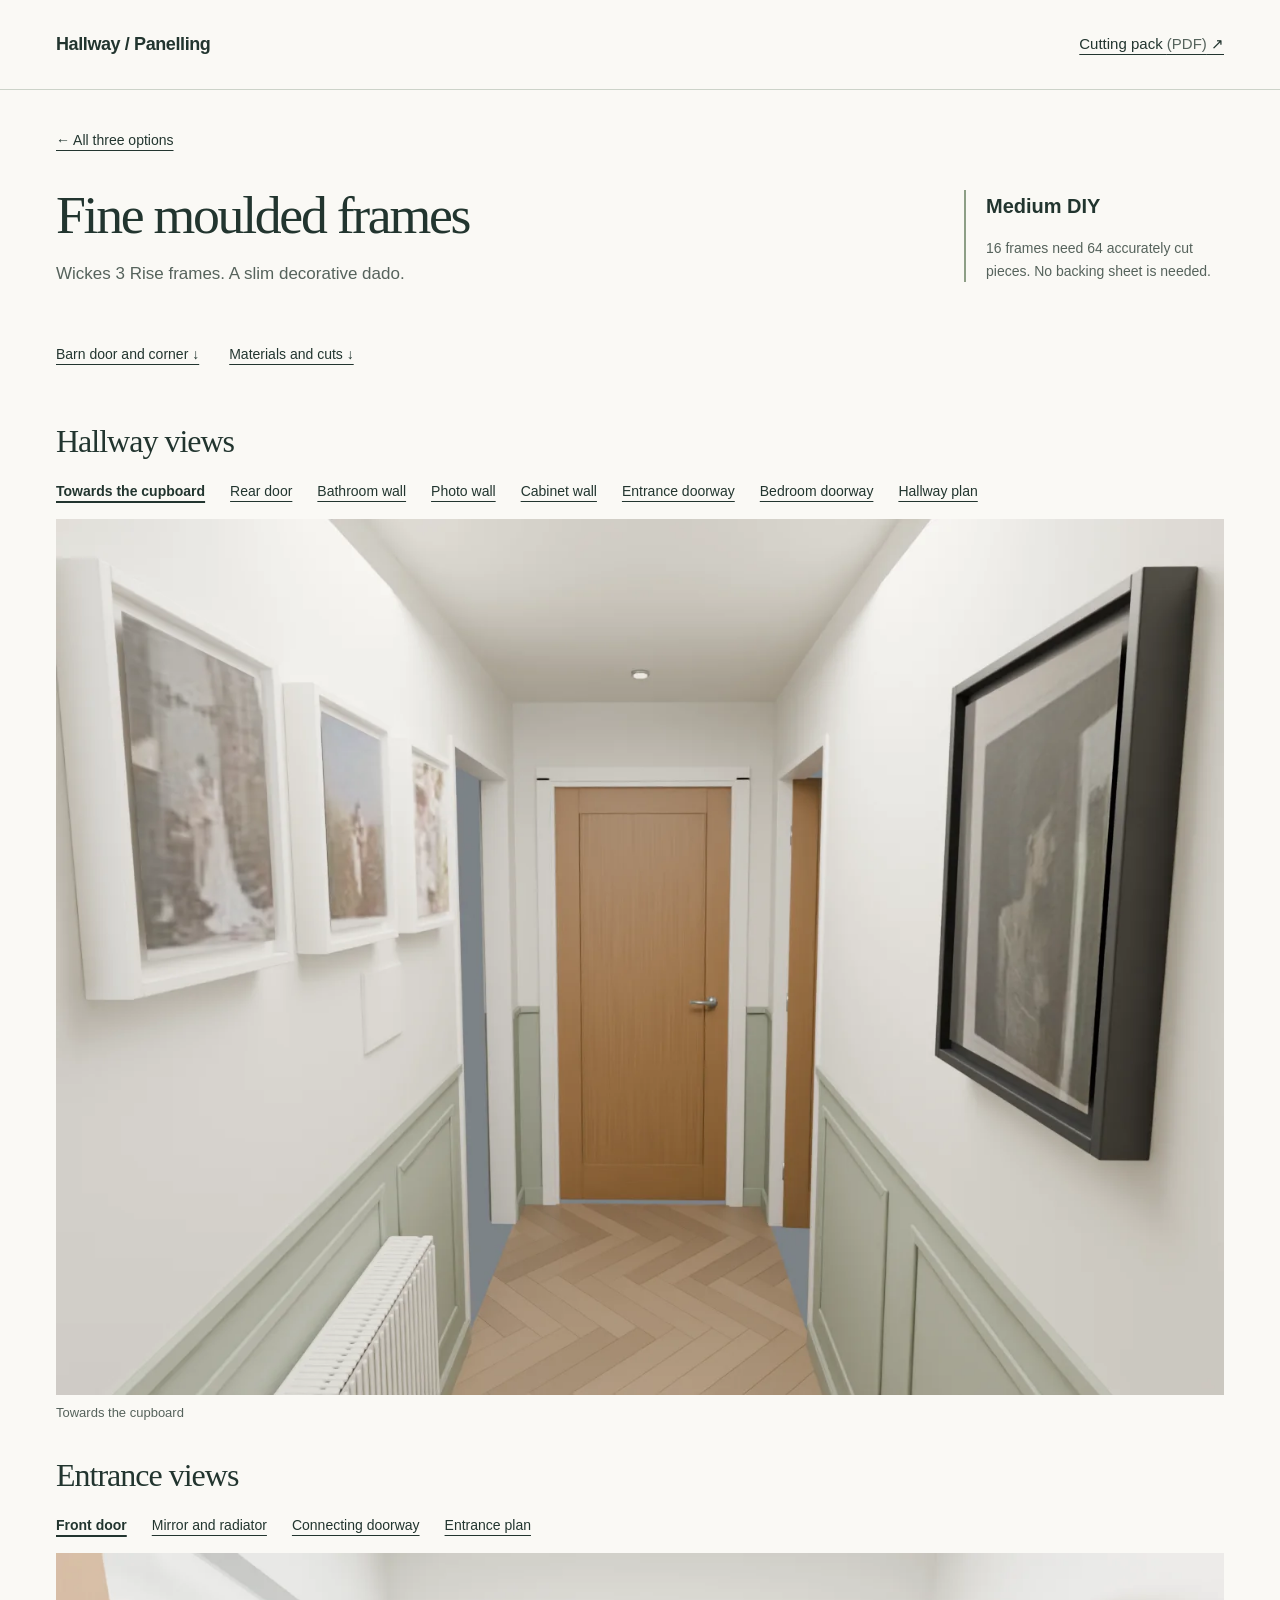
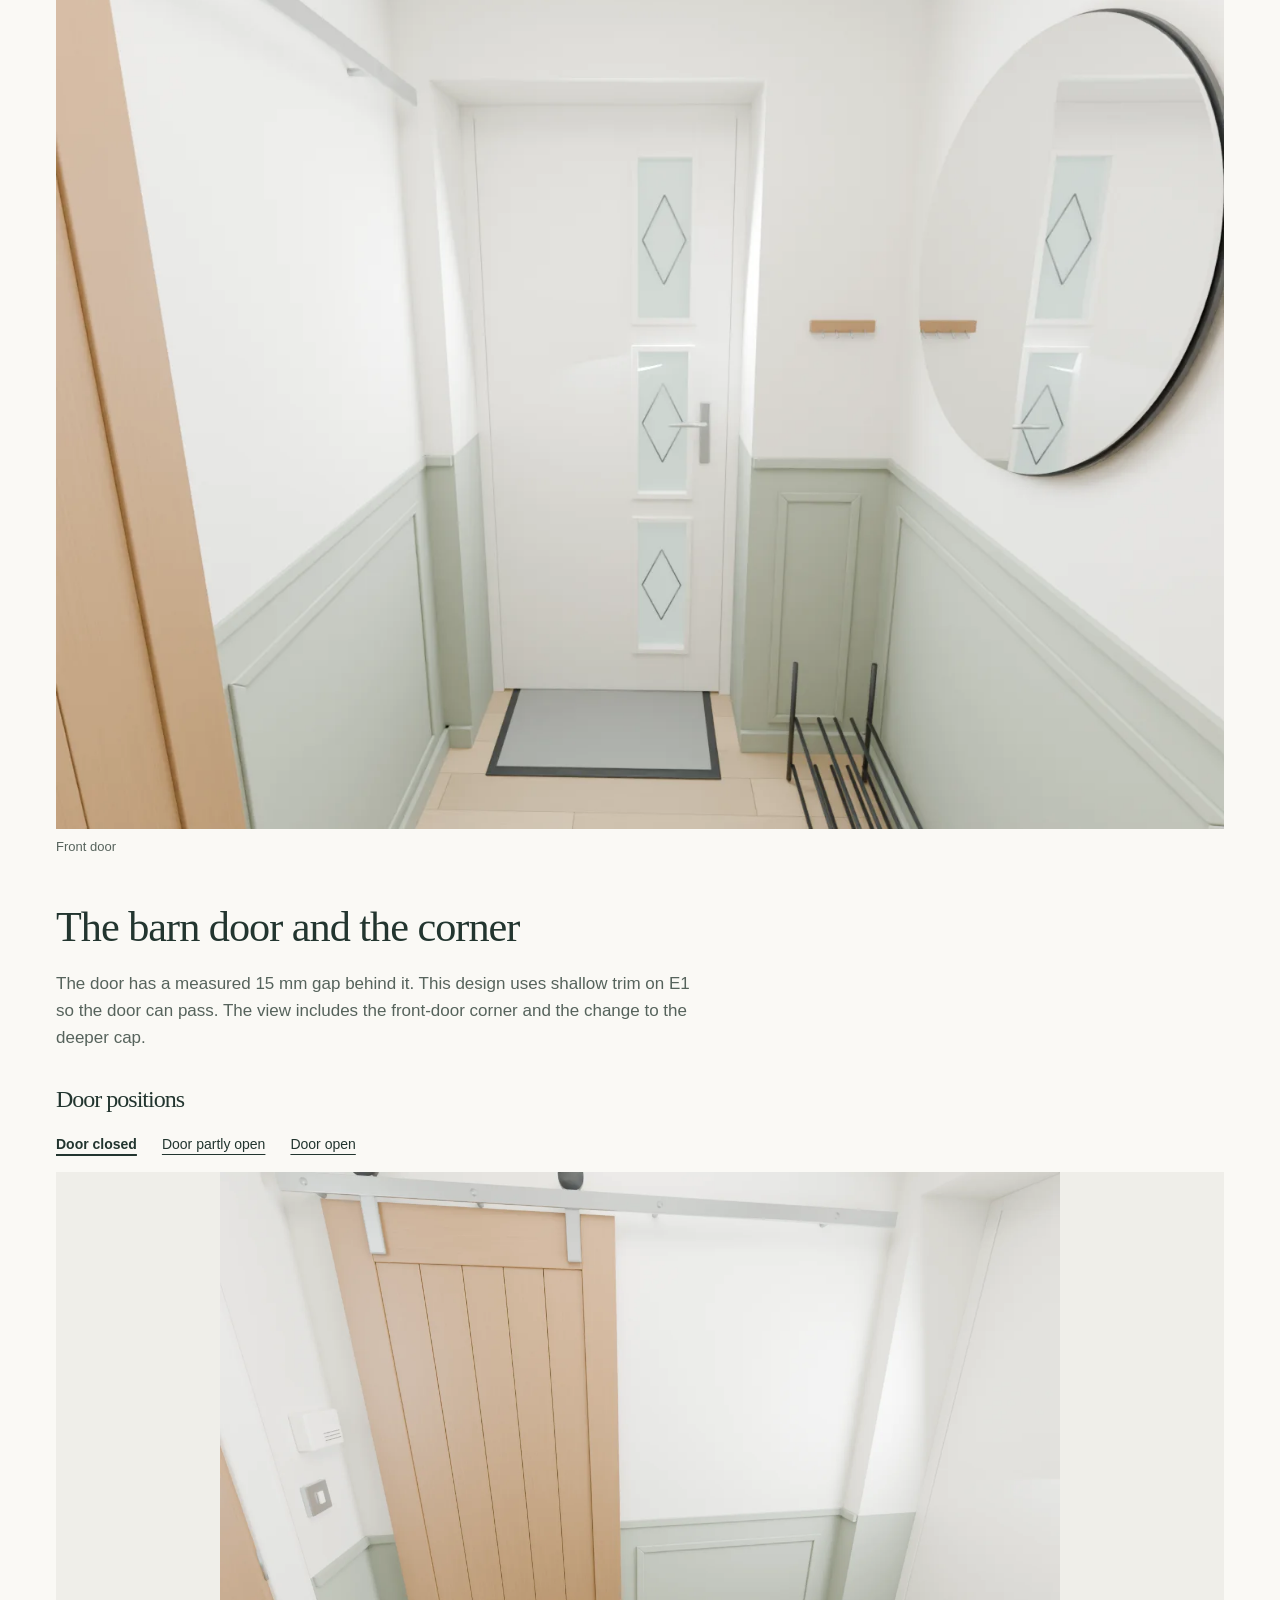
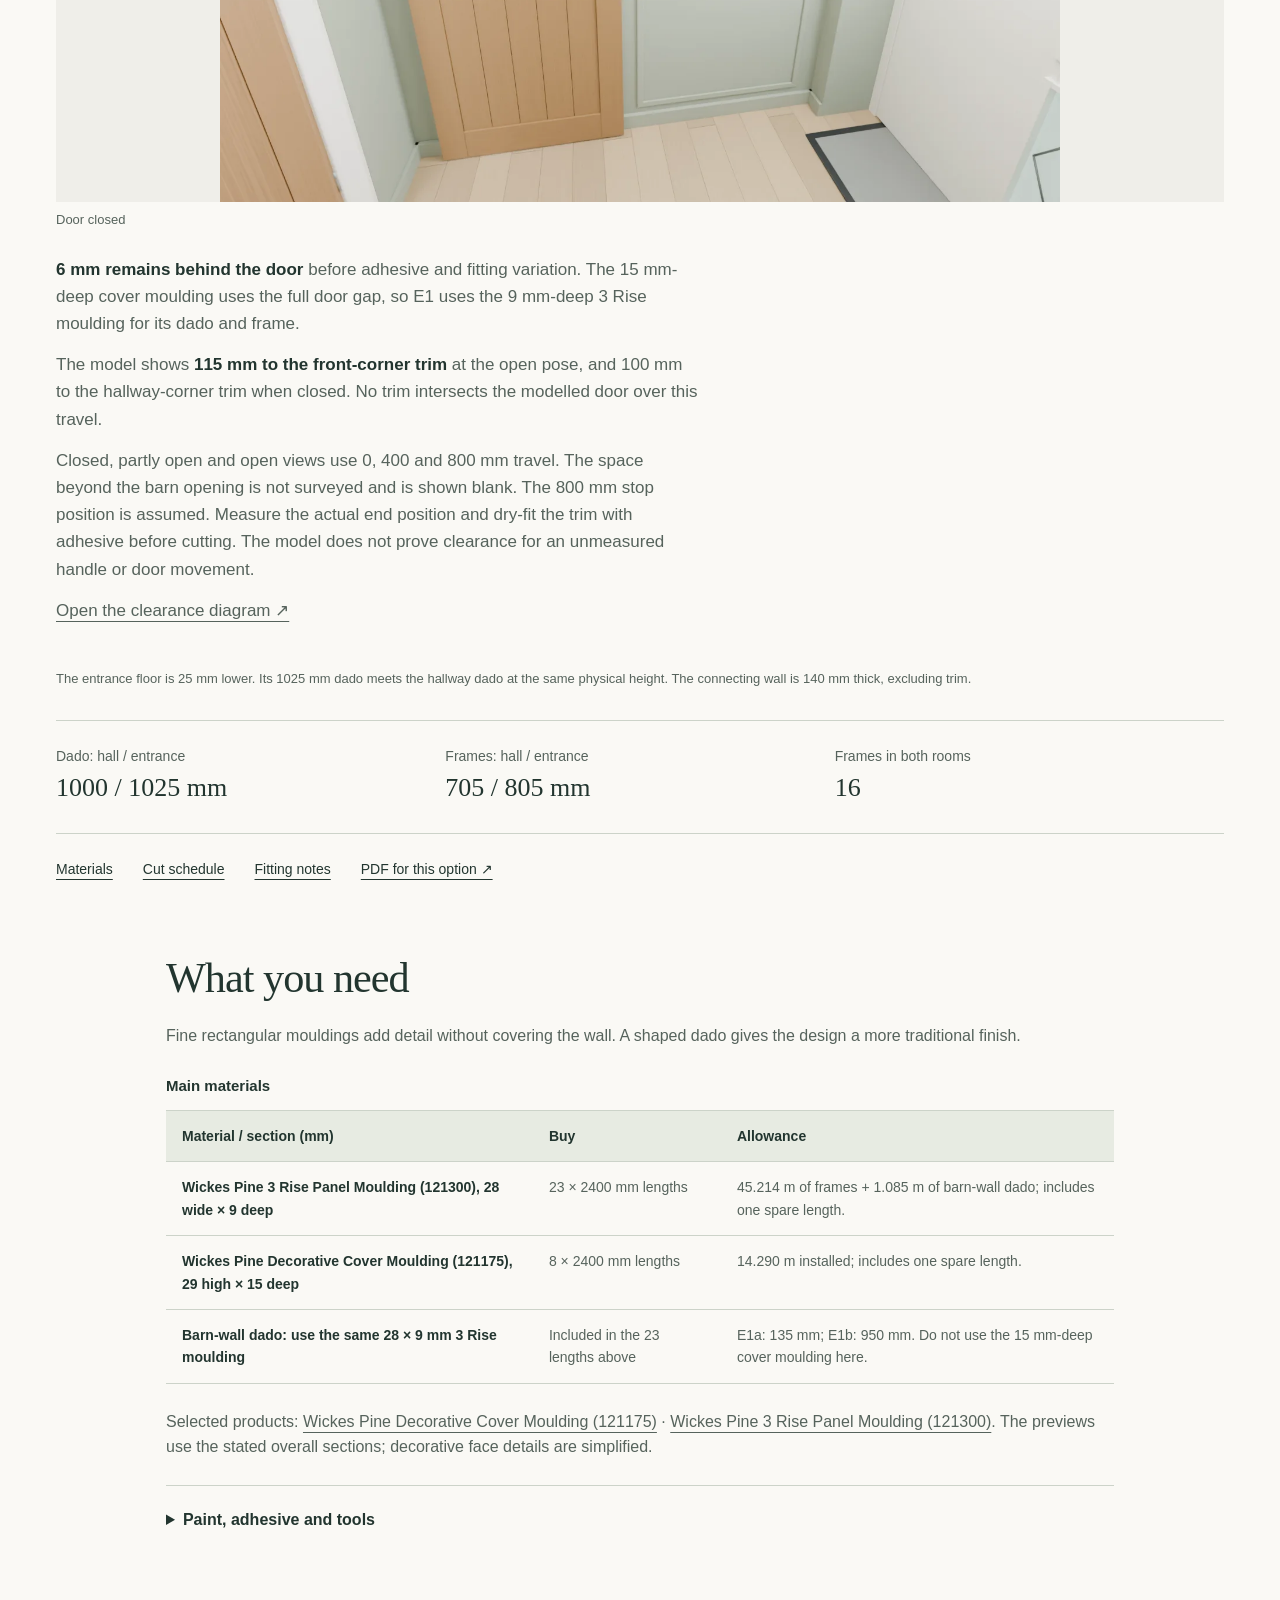
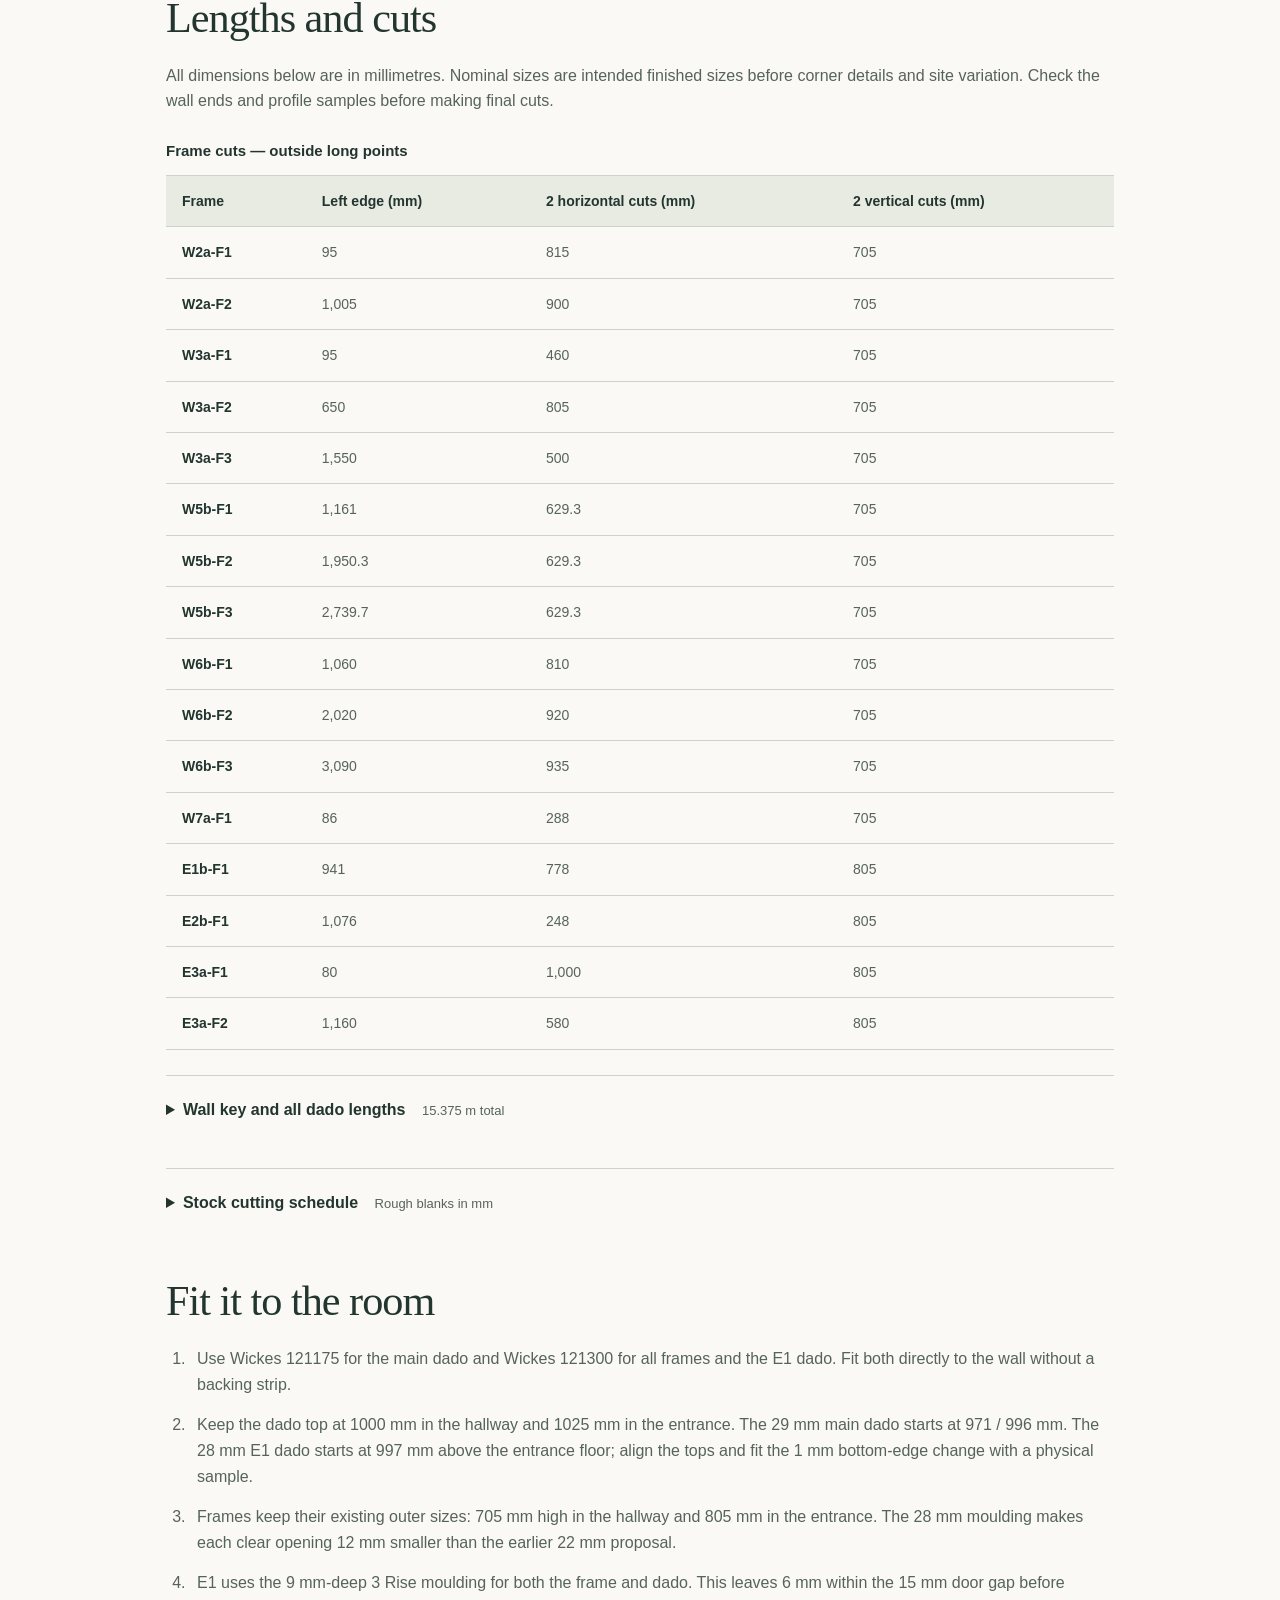
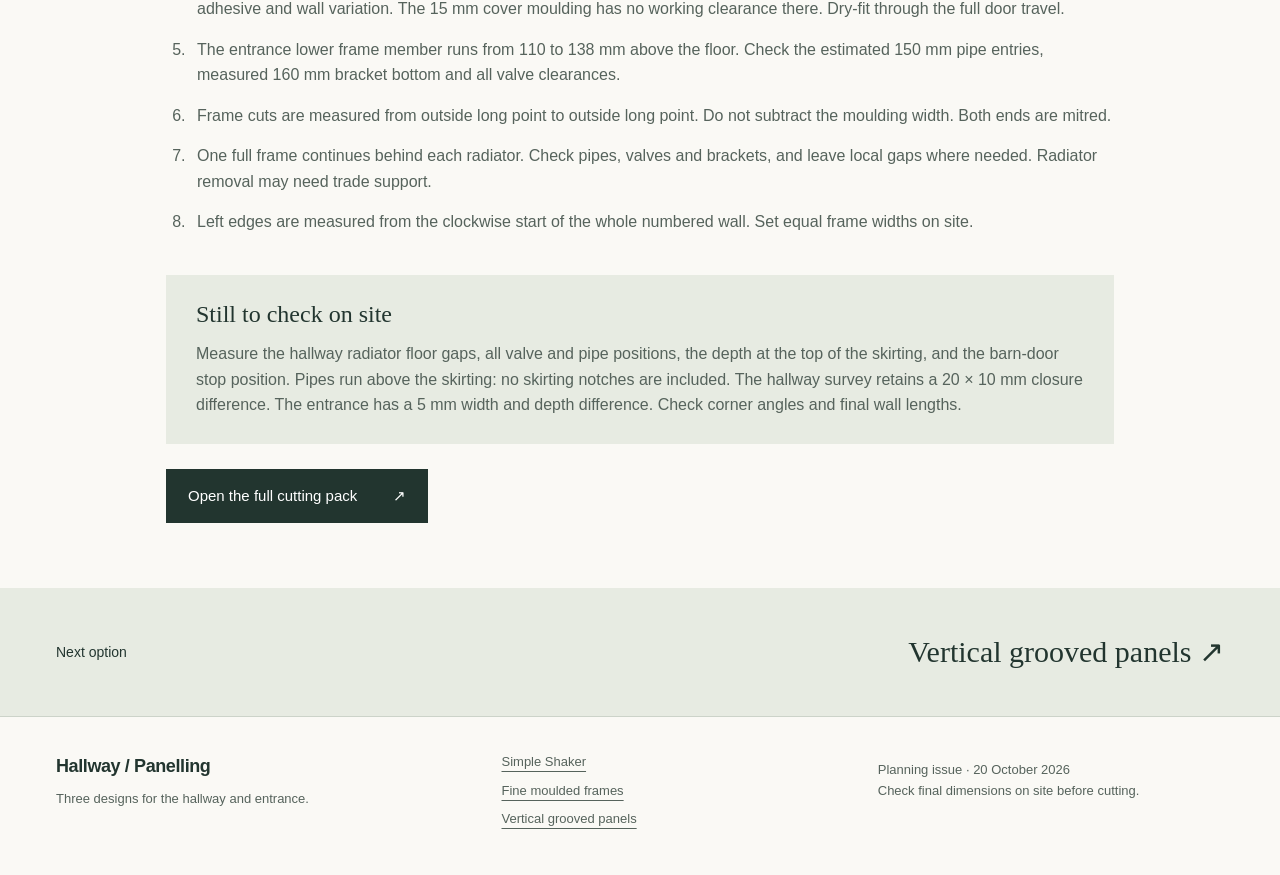
==== commit 02be468d: "feat: use selected Wickes mouldings Specify Wickes 121175 for main dado and 121300 for frames and th" ====
--- a/frames/index.html
+++ b/frames/index.html
@@ -1,3 +1,3 @@
 <!doctype html>
 <html lang="en-GB"><head><meta charset="utf-8"><meta name="viewport" content="width=device-width,initial-scale=1"><title>Fine moulded frames | Hallway panelling</title><meta name="description" content="Fine rectangular mouldings add detail without covering the wall. A shaped dado gives the design a more traditional finish."><meta name="theme-color" content="#22352f"><link rel="stylesheet" href="../assets/style.css"><script src="../assets/gallery.js" defer></script></head>
-<body><a class="skip" href="#main">Skip to content</a><header class="site-header"><a class="wordmark" href="../">Hallway / Panelling</a><a class="pack-link" href="../assets/hallway-panelling-materials-and-cuts.pdf">Cutting pack <span>(PDF)</span> ↗</a></header><main id="main"><div class="page-title"><a class="back" href="../#options">← All three options</a><div class="title-row"><div><h1>Fine moulded frames</h1><p>Slim picture frames. A shaped dado.</p></div><div class="difficulty"><strong>Medium DIY</strong><p>16 frames need 64 accurately cut pieces. No backing sheet is needed.</p></div></div></div><nav class="section-nav" aria-label="Preview sections"><a href="#barn-door">Barn door and corner ↓</a><a href="#materials">Materials and cuts ↓</a></nav><section class="gallery" aria-label="Hallway views"><h2>Hallway views</h2><nav class="gallery-nav" aria-label="Choose hallway views"><a href="#view-hall">Towards the cupboard</a><a href="#view-hallway-rear">Rear door</a><a href="#view-hallway-bathroom">Bathroom wall</a><a href="#view-hallway-photos">Photo wall</a><a href="#view-cabinet">Cabinet wall</a><a href="#view-hallway-entrance">Entrance doorway</a><a href="#view-hallway-bedroom">Bedroom doorway</a><a href="#view-overview">Hallway plan</a></nav><figure id="view-hall"><img src="../assets/frames-hall.webp" alt="Towards the cupboard with fine moulded frames" width="1440" height="1080" loading="eager"><figcaption>Towards the cupboard</figcaption></figure><figure id="view-hallway-rear"><img src="../assets/frames-hallway-rear.webp" alt="Rear door with fine moulded frames" width="1440" height="1080" loading="lazy"><figcaption>Rear door · Doors shown closed to make the wall visible.</figcaption></figure><figure id="view-hallway-bathroom"><img src="../assets/frames-hallway-bathroom.webp" alt="Bathroom wall with fine moulded frames" width="1440" height="1080" loading="lazy"><figcaption>Bathroom wall · Doors shown closed to make the wall visible.</figcaption></figure><figure id="view-hallway-photos"><img src="../assets/frames-hallway-photos.webp" alt="Photo wall with fine moulded frames" width="1440" height="1080" loading="lazy"><figcaption>Photo wall · Doors shown closed to make the wall visible.</figcaption></figure><figure id="view-cabinet"><img src="../assets/frames-cabinet.webp" alt="Cabinet wall with fine moulded frames" width="1440" height="1080" loading="lazy"><figcaption>Cabinet wall</figcaption></figure><figure id="view-hallway-entrance"><img src="../assets/frames-hallway-entrance.webp" alt="Entrance doorway with fine moulded frames" width="1440" height="1080" loading="lazy"><figcaption>Entrance doorway · Doors shown closed to make the wall visible.</figcaption></figure><figure id="view-hallway-bedroom"><img src="../assets/frames-hallway-bedroom.webp" alt="Bedroom doorway with fine moulded frames" width="1440" height="1080" loading="lazy"><figcaption>Bedroom doorway · Doors shown closed to make the wall visible.</figcaption></figure><figure id="view-overview"><img src="../assets/frames-overview.webp" alt="Hallway plan with fine moulded frames" width="1440" height="1080" loading="lazy"><figcaption>Hallway plan</figcaption></figure></section><section class="gallery" aria-label="Entrance views"><h2>Entrance views</h2><nav class="gallery-nav" aria-label="Choose entrance views"><a href="#view-entrance-front">Front door</a><a href="#view-entrance-mirror">Mirror and radiator</a><a href="#view-entrance-hall">Connecting doorway</a><a href="#view-entrance-overview">Entrance plan</a></nav><figure id="view-entrance-front"><img src="../assets/frames-entrance-front.webp" alt="Front door with fine moulded frames" width="1440" height="1080" loading="eager"><figcaption>Front door</figcaption></figure><figure id="view-entrance-mirror"><img src="../assets/frames-entrance-mirror.webp" alt="Mirror and radiator with fine moulded frames" width="1440" height="1080" loading="lazy"><figcaption>Mirror and radiator</figcaption></figure><figure id="view-entrance-hall"><img src="../assets/frames-entrance-hall.webp" alt="Connecting doorway with fine moulded frames" width="1440" height="1080" loading="lazy"><figcaption>Connecting doorway</figcaption></figure><figure id="view-entrance-overview"><img src="../assets/frames-entrance-overview.webp" alt="Entrance plan with fine moulded frames" width="1440" height="1080" loading="lazy"><figcaption>Entrance plan</figcaption></figure></section><section id="barn-door" class="barn-check"><h2>The barn door and the corner</h2><p>The door has a measured 15 mm gap behind it. This design uses shallow trim on E1 so the door can pass. The view includes the front-door corner and the change to the deeper cap.</p><section class="gallery" aria-label="Door positions"><h2>Door positions</h2><nav class="gallery-nav" aria-label="Choose door positions"><a href="#view-barn-closed">Door closed</a><a href="#view-barn-part-open">Door partly open</a><a href="#view-barn-open">Door open</a></nav><figure id="view-barn-closed"><img src="../assets/frames-barn-closed.webp" alt="Door closed with fine moulded frames" width="1440" height="1080" loading="eager"><figcaption>Door closed</figcaption></figure><figure id="view-barn-part-open"><img src="../assets/frames-barn-part-open.webp" alt="Door partly open with fine moulded frames" width="1440" height="1080" loading="lazy"><figcaption>Door partly open</figcaption></figure><figure id="view-barn-open"><img src="../assets/frames-barn-open.webp" alt="Door open with fine moulded frames" width="1440" height="1080" loading="lazy"><figcaption>Door open</figcaption></figure></section><div class="clearance-notes"><p><strong>4 mm remains behind the door</strong> before adhesive and fitting variation. The standard 18–23 mm caps cannot pass through the 15 mm gap.</p><p>The model shows <strong>111 mm to the front-corner trim</strong> at the open pose, and 96 mm to the hallway-corner trim when closed. No trim intersects the modelled door over this travel.</p><p>Closed, partly open and open views use 0, 400 and 800 mm travel. The space beyond the barn opening is not surveyed and is shown blank. The 800 mm stop position is assumed. Measure the actual end position and dry-fit the trim with adhesive before cutting. The model does not prove clearance for an unmeasured handle or door movement.</p><p><a href="../assets/barn-clearance.svg">Open the clearance diagram ↗</a></p></div></section><p class="preview-note">The entrance floor is 25 mm lower. Its 1025 mm dado meets the hallway dado at the same physical height. The connecting wall is 140 mm thick, excluding trim.</p><div class="dimension-strip"><div><span>Dado: hall / entrance</span><strong>1000 / 1025 mm</strong></div><div><span>Frames: hall / entrance</span><strong>705 / 805 mm</strong></div><div><span>Frames in both rooms</span><strong>16</strong></div></div><nav class="section-nav" aria-label="On this page"><a href="#materials">Materials</a><a href="#cuts">Cut schedule</a><a href="#fitting">Fitting notes</a><a href="../assets/hallway-panelling-materials-and-cuts.pdf#page=7">PDF for this option ↗</a></nav><div class="document"><section id="materials"><h2>What you need</h2><p>Fine rectangular mouldings add detail without covering the wall. A shaped dado gives the design a more traditional finish.</p><div class="table-scroll" tabindex="0" role="region" aria-label="Main materials"><table><caption>Main materials</caption><thead><tr><th scope="col">Material / section (mm)</th><th scope="col">Buy</th><th scope="col">Allowance</th></tr></thead><tbody><tr><td>Panel mould, about 22 wide × 11 deep</td><td>22 × 2400 mm lengths</td><td>45.214 m installed; includes one spare length.</td></tr><tr><td>Standard shaped dado, 50 high × 19 deep</td><td>8 × 2400 mm lengths</td><td>14.290 m installed; includes one spare length.</td></tr><tr><td>Barn-wall flat dado, 50 high × 9 deep</td><td>1 × 2400 mm length</td><td>1.085 m installed. Keep this separate from the standard profile.</td></tr></tbody></table></div><details><summary>Paint, adhesive and tools</summary><div class="detail-body"><div class="table-scroll" tabindex="0" role="region" aria-label="Consumables"><table><caption>Consumables</caption><thead><tr><th scope="col">Supply</th><th scope="col">Planning allowance</th></tr></thead><tbody><tr><td>Construction adhesive, 290–310 ml</td><td>7–9 cartridges</td></tr><tr><td>Decorators caulk</td><td>3–4 cartridges</td></tr><tr><td>Fine filler</td><td>1 small tub</td></tr><tr><td>MDF / timber primer</td><td>1.5 litres</td></tr><tr><td>Coloured topcoat, two coats</td><td>About 4.1 litres</td></tr><tr><td>Other supplies</td><td>Abrasives, masking tape, dust sheets and suitable temporary fixings</td></tr></tbody></table></div><p>Coverage depends on the product and wall condition. The paint allowance uses about 17 m², two coats at 10 m² per litre and 20% extra. Use compatible wall and trim finishes. Tools include a tape, level, square, saw, mitre guide, adhesive gun and sanding tools; grooved sheets also need a guided saw and cutout templates.</p></div></details></section><section id="cuts"><h2>Lengths and cuts</h2><p>All dimensions below are in millimetres. Nominal sizes are intended finished sizes before corner details and site variation. Check the wall ends and profile samples before making final cuts.</p><div class="table-scroll" tabindex="0" role="region" aria-label="Frame cuts — outside long points"><table><caption>Frame cuts — outside long points</caption><thead><tr><th scope="col">Frame</th><th scope="col">Left edge (mm)</th><th scope="col">2 horizontal cuts (mm)</th><th scope="col">2 vertical cuts (mm)</th></tr></thead><tbody><tr><td>W2a-F1</td><td>95</td><td>815</td><td>705</td></tr><tr><td>W2a-F2</td><td>1,005</td><td>900</td><td>705</td></tr><tr><td>W3a-F1</td><td>95</td><td>460</td><td>705</td></tr><tr><td>W3a-F2</td><td>650</td><td>805</td><td>705</td></tr><tr><td>W3a-F3</td><td>1,550</td><td>500</td><td>705</td></tr><tr><td>W5b-F1</td><td>1,161</td><td>629.3</td><td>705</td></tr><tr><td>W5b-F2</td><td>1,950.3</td><td>629.3</td><td>705</td></tr><tr><td>W5b-F3</td><td>2,739.7</td><td>629.3</td><td>705</td></tr><tr><td>W6b-F1</td><td>1,060</td><td>810</td><td>705</td></tr><tr><td>W6b-F2</td><td>2,020</td><td>920</td><td>705</td></tr><tr><td>W6b-F3</td><td>3,090</td><td>935</td><td>705</td></tr><tr><td>W7a-F1</td><td>86</td><td>288</td><td>705</td></tr><tr><td>E1b-F1</td><td>941</td><td>778</td><td>805</td></tr><tr><td>E2b-F1</td><td>1,076</td><td>248</td><td>805</td></tr><tr><td>E3a-F1</td><td>80</td><td>1,000</td><td>805</td></tr><tr><td>E3a-F2</td><td>1,160</td><td>580</td><td>805</td></tr></tbody></table></div><details><summary>Wall key and all dado lengths <span>15.375 m total</span></summary><div class="detail-body"><p>All three options use these 20 wall-face runs across both rooms. Apply the schedule once for each continuous rail or cap part. W1 is the rear door and has no rail.</p><img class="wall-key" src="../assets/wall-key.svg" alt="Numbered hallway walls, from W1 at the rear door clockwise to W8 at the rear recess" width="650" height="560"><img class="wall-key" src="../assets/entrance-wall-key.svg" alt="Entrance wall key: E1 barn wall, E2 front door, E3 mirror wall, E4 connecting doorway" width="650" height="560"><div class="table-scroll" tabindex="0" role="region" aria-label="Nominal rail lengths"><table><caption>Nominal rail lengths</caption><thead><tr><th scope="col">Run</th><th scope="col">Wall section</th><th scope="col">Length (mm)</th></tr></thead><tbody><tr><td>W2a</td><td>Bathroom wall</td><td>2,000</td></tr><tr><td>W2b</td><td>Bathroom wall</td><td>220</td></tr><tr><td>W3a</td><td>Wedding-photo wall</td><td>2,145</td></tr><tr><td>W3b</td><td>Wedding-photo wall</td><td>190</td></tr><tr><td>W4a</td><td>Storage wall</td><td>107.5</td></tr><tr><td>W4b</td><td>Storage wall</td><td>107.5</td></tr><tr><td>W5a</td><td>Entrance and spare-bedroom wall</td><td>190</td></tr><tr><td>W5b</td><td>Entrance and spare-bedroom wall</td><td>2,380</td></tr><tr><td>W5c</td><td>Entrance and spare-bedroom wall</td><td>235</td></tr><tr><td>W6a</td><td>Kitchen and cabinet wall</td><td>110</td></tr><tr><td>W6b</td><td>Kitchen and cabinet wall</td><td>3,120</td></tr><tr><td>W7a</td><td>Rear boxing face</td><td>460</td></tr><tr><td>W8a</td><td>Rear recess return</td><td>180</td></tr><tr><td>E1a</td><td>Entrance barn wall</td><td>135</td></tr><tr><td>E1b</td><td>Entrance barn wall</td><td>950</td></tr><tr><td>E2a</td><td>Entrance front wall</td><td>90</td></tr><tr><td>E2b</td><td>Entrance front wall</td><td>420</td></tr><tr><td>E3a</td><td>Entrance mirror wall</td><td>1,800</td></tr><tr><td>E4a</td><td>Entrance connecting wall</td><td>260</td></tr><tr><td>E4b</td><td>Entrance connecting wall</td><td>275</td></tr></tbody></table></div><p>W4a and W4b assume the 990 mm storage frame is centred in the 1205 mm end wall. The 3120 mm W6b run needs a joint; allow two 1560 mm nominal pieces. For the 2400 mm shaped dado and grooved-panel caps, also split W5b (2380 mm) into two 1190 mm nominal pieces. This keeps the 30 mm trimming allowance. The Shaker top rails still use 2440 mm MDF strips; its standard cap uses the separate 10 mm allowance.</p></div></details><details><summary>Stock cutting schedule <span>Rough blanks in mm</span></summary><div class="detail-body"><p>These blanks include trimming allowance. They are not the final cut sizes. Keep every piece labelled. The schedule allows 3 mm saw loss per cut.</p><div class="table-scroll" tabindex="0" role="region" aria-label="Panel mould — 2400 mm stock"><table><caption>Panel mould — 2400 mm stock</caption><thead><tr><th scope="col">Stock / row</th><th scope="col">Blank labels and lengths (mm)</th><th scope="col">Left over (mm)</th></tr></thead><tbody><tr><td>1</td><td>E3a-F1H1: 1,030 + E3a-F1H2: 1,030 + W7a-F1H1: 318</td><td>3</td></tr><tr><td>2</td><td>W6b-F3H1: 965 + W6b-F3H2: 965 + W7a-F1H2: 318</td><td>133</td></tr><tr><td>3</td><td>W6b-F2H1: 950 + W6b-F2H2: 950 + E2b-F1H1: 278</td><td>203</td></tr><tr><td>4</td><td>W2a-F2H1: 930 + W2a-F2H2: 930 + W3a-F1H1: 490</td><td>31</td></tr><tr><td>5</td><td>W2a-F1H1: 845 + W2a-F1H2: 845 + W5b-F1H1: 660</td><td>31</td></tr><tr><td>6</td><td>W6b-F1H1: 840 + W6b-F1H2: 840 + W5b-F1H2: 660</td><td>41</td></tr><tr><td>7</td><td>W3a-F2H1: 835 + W3a-F2H2: 835 + W5b-F2H1: 660</td><td>51</td></tr><tr><td>8</td><td>E1b-F1V1: 835 + E1b-F1V2: 835 + W5b-F2H2: 660</td><td>51</td></tr><tr><td>9</td><td>E2b-F1V1: 835 + E2b-F1V2: 835 + W5b-F3H1: 660</td><td>51</td></tr><tr><td>10</td><td>E3a-F1V1: 835 + E3a-F1V2: 835 + W5b-F3H2: 660</td><td>51</td></tr><tr><td>11</td><td>E3a-F2V1: 835 + E3a-F2V2: 835 + E3a-F2H1: 610</td><td>101</td></tr><tr><td>12</td><td>E1b-F1H1: 808 + E1b-F1H2: 808 + W2a-F1V1: 735</td><td>30</td></tr><tr><td>13</td><td>W2a-F1V2: 735 + W2a-F2V1: 735 + W2a-F2V2: 735</td><td>176</td></tr><tr><td>14</td><td>W3a-F1V1: 735 + W3a-F1V2: 735 + W3a-F2V1: 735</td><td>176</td></tr><tr><td>15</td><td>W3a-F2V2: 735 + W3a-F3V1: 735 + W3a-F3V2: 735</td><td>176</td></tr><tr><td>16</td><td>W5b-F1V1: 735 + W5b-F1V2: 735 + W5b-F2V1: 735</td><td>176</td></tr><tr><td>17</td><td>W5b-F2V2: 735 + W5b-F3V1: 735 + W5b-F3V2: 735</td><td>176</td></tr><tr><td>18</td><td>W6b-F1V1: 735 + W6b-F1V2: 735 + W6b-F2V1: 735</td><td>176</td></tr><tr><td>19</td><td>W6b-F2V2: 735 + W6b-F3V1: 735 + W6b-F3V2: 735</td><td>176</td></tr><tr><td>20</td><td>W7a-F1V1: 735 + W7a-F1V2: 735 + E3a-F2H2: 610 + E2b-F1H2: 278</td><td>20</td></tr><tr><td>21</td><td>W3a-F3H1: 530 + W3a-F3H2: 530 + W3a-F1H2: 490</td><td>831</td></tr></tbody></table></div><div class="table-scroll" tabindex="0" role="region" aria-label="Standard shaped dado — 2400 mm stock"><table><caption>Standard shaped dado — 2400 mm stock</caption><thead><tr><th scope="col">Stock / row</th><th scope="col">Blank labels and lengths (mm)</th><th scope="col">Left over (mm)</th></tr></thead><tbody><tr><td>1</td><td>W3a: 2,175 + W6a: 140</td><td>69</td></tr><tr><td>2</td><td>W2a: 2,030 + E4b: 305</td><td>49</td></tr><tr><td>3</td><td>E3a: 1,830 + W7a: 490</td><td>64</td></tr><tr><td>4</td><td>W6b-1: 1,590 + E2b: 450 + E4a: 290</td><td>51</td></tr><tr><td>5</td><td>W6b-2: 1,590 + W5c: 265 + W2b: 250 + W3b: 220</td><td>53</td></tr><tr><td>6</td><td>W5b-1: 1,220 + W5a: 220 + W8a: 210 + W4a: 138 + W4b: 138 + E2a: 120</td><td>326</td></tr><tr><td>7</td><td>W5b-2: 1,220</td><td>1,167</td></tr></tbody></table></div><div class="table-scroll" tabindex="0" role="region" aria-label="Shallow barn-wall dado — 2400 mm stock"><table><caption>Shallow barn-wall dado — 2400 mm stock</caption><thead><tr><th scope="col">Stock / row</th><th scope="col">Blank labels and lengths (mm)</th><th scope="col">Left over (mm)</th></tr></thead><tbody><tr><td>1</td><td>E1b: 980 + E1a: 165</td><td>1,239</td></tr></tbody></table></div><p>Linear MDF, mould and dado blanks allow 30 mm extra per piece and 10 mm stock-end trimming. Only the standard Shaker cap schedule allows 10 mm extra per piece and 5 mm stock-end trimming. Check stock lengths first and use the spare if needed. Corner projections and actual wall angles set the final end cuts.</p></div></details></section><section id="fitting"><h2>Fit it to the room</h2><ol class="fitting-list"><li>Select a physical moulding sample before cutting. One shaped dado replaces the small profile layers shown in the render.</li><li>Hallway frames run from 185 to 890 mm above the floor. Entrance frames run from 110 to 915 mm. The dado starts at 950 and 975 mm respectively.</li><li>E1 uses a flat 9 mm dado. Its 11 mm frame mould leaves only 4 mm to the door before adhesive. Dry-fit the finished build-up through the full door travel.</li><li>Frame cuts are measured from outside long point to outside long point. Do not subtract the moulding width. Both ends are mitred.</li><li>One full frame continues behind each radiator. Check pipes, valves and brackets, and leave local gaps where needed. Radiator removal may need trade support.</li><li>Left edges are measured from the clockwise start of the whole numbered wall. Set equal frame widths on site.</li></ol><aside class="check"><h3>Still to check on site</h3><p>Measure the hallway radiator floor gaps, all valve and pipe positions, the depth at the top of the skirting, and the barn-door stop position. Pipes run above the skirting: no skirting notches are included. The hallway survey retains a 20 × 10 mm closure difference. The entrance has a 5 mm width and depth difference. Check corner angles and final wall lengths.</p></aside><a class="button" href="../assets/hallway-panelling-materials-and-cuts.pdf#page=7">Open the full cutting pack <span>↗</span></a></section></div><a class="next-option" href="../grooved/"><span>Next option</span><strong>Vertical grooved panels ↗</strong></a></main><footer><div><a class="wordmark" href="../">Hallway / Panelling</a><p>Three designs for the hallway and entrance.</p></div><nav aria-label="All options"><a href="../shaker/">Simple Shaker</a><a href="../frames/" aria-current="page">Fine moulded frames</a><a href="../grooved/">Vertical grooved panels</a></nav><p class="footer-note">Planning issue · 20 October 2026<br>Check final dimensions on site before cutting.</p></footer></body></html>+<body><a class="skip" href="#main">Skip to content</a><header class="site-header"><a class="wordmark" href="../">Hallway / Panelling</a><a class="pack-link" href="../assets/hallway-panelling-materials-and-cuts.pdf">Cutting pack <span>(PDF)</span> ↗</a></header><main id="main"><div class="page-title"><a class="back" href="../#options">← All three options</a><div class="title-row"><div><h1>Fine moulded frames</h1><p>Wickes 3 Rise frames. A slim decorative dado.</p></div><div class="difficulty"><strong>Medium DIY</strong><p>16 frames need 64 accurately cut pieces. No backing sheet is needed.</p></div></div></div><nav class="section-nav" aria-label="Preview sections"><a href="#barn-door">Barn door and corner ↓</a><a href="#materials">Materials and cuts ↓</a></nav><section class="gallery" aria-label="Hallway views"><h2>Hallway views</h2><nav class="gallery-nav" aria-label="Choose hallway views"><a href="#view-hall">Towards the cupboard</a><a href="#view-hallway-rear">Rear door</a><a href="#view-hallway-bathroom">Bathroom wall</a><a href="#view-hallway-photos">Photo wall</a><a href="#view-cabinet">Cabinet wall</a><a href="#view-hallway-entrance">Entrance doorway</a><a href="#view-hallway-bedroom">Bedroom doorway</a><a href="#view-overview">Hallway plan</a></nav><figure id="view-hall"><img src="../assets/frames-hall.webp" alt="Towards the cupboard with fine moulded frames" width="1440" height="1080" loading="eager"><figcaption>Towards the cupboard</figcaption></figure><figure id="view-hallway-rear"><img src="../assets/frames-hallway-rear.webp" alt="Rear door with fine moulded frames" width="1440" height="1080" loading="lazy"><figcaption>Rear door · Doors shown closed to make the wall visible.</figcaption></figure><figure id="view-hallway-bathroom"><img src="../assets/frames-hallway-bathroom.webp" alt="Bathroom wall with fine moulded frames" width="1440" height="1080" loading="lazy"><figcaption>Bathroom wall · Doors shown closed to make the wall visible.</figcaption></figure><figure id="view-hallway-photos"><img src="../assets/frames-hallway-photos.webp" alt="Photo wall with fine moulded frames" width="1440" height="1080" loading="lazy"><figcaption>Photo wall · Doors shown closed to make the wall visible.</figcaption></figure><figure id="view-cabinet"><img src="../assets/frames-cabinet.webp" alt="Cabinet wall with fine moulded frames" width="1440" height="1080" loading="lazy"><figcaption>Cabinet wall</figcaption></figure><figure id="view-hallway-entrance"><img src="../assets/frames-hallway-entrance.webp" alt="Entrance doorway with fine moulded frames" width="1440" height="1080" loading="lazy"><figcaption>Entrance doorway · Doors shown closed to make the wall visible.</figcaption></figure><figure id="view-hallway-bedroom"><img src="../assets/frames-hallway-bedroom.webp" alt="Bedroom doorway with fine moulded frames" width="1440" height="1080" loading="lazy"><figcaption>Bedroom doorway · Doors shown closed to make the wall visible.</figcaption></figure><figure id="view-overview"><img src="../assets/frames-overview.webp" alt="Hallway plan with fine moulded frames" width="1440" height="1080" loading="lazy"><figcaption>Hallway plan</figcaption></figure></section><section class="gallery" aria-label="Entrance views"><h2>Entrance views</h2><nav class="gallery-nav" aria-label="Choose entrance views"><a href="#view-entrance-front">Front door</a><a href="#view-entrance-mirror">Mirror and radiator</a><a href="#view-entrance-hall">Connecting doorway</a><a href="#view-entrance-overview">Entrance plan</a></nav><figure id="view-entrance-front"><img src="../assets/frames-entrance-front.webp" alt="Front door with fine moulded frames" width="1440" height="1080" loading="eager"><figcaption>Front door</figcaption></figure><figure id="view-entrance-mirror"><img src="../assets/frames-entrance-mirror.webp" alt="Mirror and radiator with fine moulded frames" width="1440" height="1080" loading="lazy"><figcaption>Mirror and radiator</figcaption></figure><figure id="view-entrance-hall"><img src="../assets/frames-entrance-hall.webp" alt="Connecting doorway with fine moulded frames" width="1440" height="1080" loading="lazy"><figcaption>Connecting doorway</figcaption></figure><figure id="view-entrance-overview"><img src="../assets/frames-entrance-overview.webp" alt="Entrance plan with fine moulded frames" width="1440" height="1080" loading="lazy"><figcaption>Entrance plan</figcaption></figure></section><section id="barn-door" class="barn-check"><h2>The barn door and the corner</h2><p>The door has a measured 15 mm gap behind it. This design uses shallow trim on E1 so the door can pass. The view includes the front-door corner and the change to the deeper cap.</p><section class="gallery" aria-label="Door positions"><h2>Door positions</h2><nav class="gallery-nav" aria-label="Choose door positions"><a href="#view-barn-closed">Door closed</a><a href="#view-barn-part-open">Door partly open</a><a href="#view-barn-open">Door open</a></nav><figure id="view-barn-closed"><img src="../assets/frames-barn-closed.webp" alt="Door closed with fine moulded frames" width="1440" height="1080" loading="eager"><figcaption>Door closed</figcaption></figure><figure id="view-barn-part-open"><img src="../assets/frames-barn-part-open.webp" alt="Door partly open with fine moulded frames" width="1440" height="1080" loading="lazy"><figcaption>Door partly open</figcaption></figure><figure id="view-barn-open"><img src="../assets/frames-barn-open.webp" alt="Door open with fine moulded frames" width="1440" height="1080" loading="lazy"><figcaption>Door open</figcaption></figure></section><div class="clearance-notes"><p><strong>6 mm remains behind the door</strong> before adhesive and fitting variation. The 15 mm-deep cover moulding uses the full door gap, so E1 uses the 9 mm-deep 3 Rise moulding for its dado and frame.</p><p>The model shows <strong>115 mm to the front-corner trim</strong> at the open pose, and 100 mm to the hallway-corner trim when closed. No trim intersects the modelled door over this travel.</p><p>Closed, partly open and open views use 0, 400 and 800 mm travel. The space beyond the barn opening is not surveyed and is shown blank. The 800 mm stop position is assumed. Measure the actual end position and dry-fit the trim with adhesive before cutting. The model does not prove clearance for an unmeasured handle or door movement.</p><p><a href="../assets/barn-clearance.svg">Open the clearance diagram ↗</a></p></div></section><p class="preview-note">The entrance floor is 25 mm lower. Its 1025 mm dado meets the hallway dado at the same physical height. The connecting wall is 140 mm thick, excluding trim.</p><div class="dimension-strip"><div><span>Dado: hall / entrance</span><strong>1000 / 1025 mm</strong></div><div><span>Frames: hall / entrance</span><strong>705 / 805 mm</strong></div><div><span>Frames in both rooms</span><strong>16</strong></div></div><nav class="section-nav" aria-label="On this page"><a href="#materials">Materials</a><a href="#cuts">Cut schedule</a><a href="#fitting">Fitting notes</a><a href="../assets/hallway-panelling-materials-and-cuts.pdf#page=7">PDF for this option ↗</a></nav><div class="document"><section id="materials"><h2>What you need</h2><p>Fine rectangular mouldings add detail without covering the wall. A shaped dado gives the design a more traditional finish.</p><div class="table-scroll" tabindex="0" role="region" aria-label="Main materials"><table><caption>Main materials</caption><thead><tr><th scope="col">Material / section (mm)</th><th scope="col">Buy</th><th scope="col">Allowance</th></tr></thead><tbody><tr><td>Wickes Pine 3 Rise Panel Moulding (121300), 28 wide × 9 deep</td><td>23 × 2400 mm lengths</td><td>45.214 m of frames + 1.085 m of barn-wall dado; includes one spare length.</td></tr><tr><td>Wickes Pine Decorative Cover Moulding (121175), 29 high × 15 deep</td><td>8 × 2400 mm lengths</td><td>14.290 m installed; includes one spare length.</td></tr><tr><td>Barn-wall dado: use the same 28 × 9 mm 3 Rise moulding</td><td>Included in the 23 lengths above</td><td>E1a: 135 mm; E1b: 950 mm. Do not use the 15 mm-deep cover moulding here.</td></tr></tbody></table></div><p>Selected products: <a href="https://www.wickes.co.uk/Wickes-Pine-Decorative-Cover-Moulding---29-x-15-x-2400mm/p/121175">Wickes Pine Decorative Cover Moulding (121175)</a> · <a href="https://www.wickes.co.uk/Wickes-Pine-3-Rise-Panel-Moulding---28-x-9-x-2400mm/p/121300">Wickes Pine 3 Rise Panel Moulding (121300)</a>. The previews use the stated overall sections; decorative face details are simplified.</p><details><summary>Paint, adhesive and tools</summary><div class="detail-body"><div class="table-scroll" tabindex="0" role="region" aria-label="Consumables"><table><caption>Consumables</caption><thead><tr><th scope="col">Supply</th><th scope="col">Planning allowance</th></tr></thead><tbody><tr><td>Construction adhesive, 290–310 ml</td><td>7–9 cartridges</td></tr><tr><td>Decorators caulk</td><td>3–4 cartridges</td></tr><tr><td>Fine filler</td><td>1 small tub</td></tr><tr><td>MDF / timber primer</td><td>1.5 litres</td></tr><tr><td>Coloured topcoat, two coats</td><td>About 4.1 litres</td></tr><tr><td>Other supplies</td><td>Abrasives, masking tape, dust sheets and suitable temporary fixings</td></tr></tbody></table></div><p>Coverage depends on the product and wall condition. The paint allowance uses about 17 m², two coats at 10 m² per litre and 20% extra. Use compatible wall and trim finishes. Tools include a tape, level, square, saw, mitre guide, adhesive gun and sanding tools; grooved sheets also need a guided saw and cutout templates.</p></div></details></section><section id="cuts"><h2>Lengths and cuts</h2><p>All dimensions below are in millimetres. Nominal sizes are intended finished sizes before corner details and site variation. Check the wall ends and profile samples before making final cuts.</p><div class="table-scroll" tabindex="0" role="region" aria-label="Frame cuts — outside long points"><table><caption>Frame cuts — outside long points</caption><thead><tr><th scope="col">Frame</th><th scope="col">Left edge (mm)</th><th scope="col">2 horizontal cuts (mm)</th><th scope="col">2 vertical cuts (mm)</th></tr></thead><tbody><tr><td>W2a-F1</td><td>95</td><td>815</td><td>705</td></tr><tr><td>W2a-F2</td><td>1,005</td><td>900</td><td>705</td></tr><tr><td>W3a-F1</td><td>95</td><td>460</td><td>705</td></tr><tr><td>W3a-F2</td><td>650</td><td>805</td><td>705</td></tr><tr><td>W3a-F3</td><td>1,550</td><td>500</td><td>705</td></tr><tr><td>W5b-F1</td><td>1,161</td><td>629.3</td><td>705</td></tr><tr><td>W5b-F2</td><td>1,950.3</td><td>629.3</td><td>705</td></tr><tr><td>W5b-F3</td><td>2,739.7</td><td>629.3</td><td>705</td></tr><tr><td>W6b-F1</td><td>1,060</td><td>810</td><td>705</td></tr><tr><td>W6b-F2</td><td>2,020</td><td>920</td><td>705</td></tr><tr><td>W6b-F3</td><td>3,090</td><td>935</td><td>705</td></tr><tr><td>W7a-F1</td><td>86</td><td>288</td><td>705</td></tr><tr><td>E1b-F1</td><td>941</td><td>778</td><td>805</td></tr><tr><td>E2b-F1</td><td>1,076</td><td>248</td><td>805</td></tr><tr><td>E3a-F1</td><td>80</td><td>1,000</td><td>805</td></tr><tr><td>E3a-F2</td><td>1,160</td><td>580</td><td>805</td></tr></tbody></table></div><details><summary>Wall key and all dado lengths <span>15.375 m total</span></summary><div class="detail-body"><p>All three options use these 20 wall-face runs across both rooms. Apply the schedule once for each continuous rail or cap part. W1 is the rear door and has no rail.</p><img class="wall-key" src="../assets/wall-key.svg" alt="Numbered hallway walls, from W1 at the rear door clockwise to W8 at the rear recess" width="650" height="560"><img class="wall-key" src="../assets/entrance-wall-key.svg" alt="Entrance wall key: E1 barn wall, E2 front door, E3 mirror wall, E4 connecting doorway" width="650" height="560"><div class="table-scroll" tabindex="0" role="region" aria-label="Nominal rail lengths"><table><caption>Nominal rail lengths</caption><thead><tr><th scope="col">Run</th><th scope="col">Wall section</th><th scope="col">Length (mm)</th></tr></thead><tbody><tr><td>W2a</td><td>Bathroom wall</td><td>2,000</td></tr><tr><td>W2b</td><td>Bathroom wall</td><td>220</td></tr><tr><td>W3a</td><td>Wedding-photo wall</td><td>2,145</td></tr><tr><td>W3b</td><td>Wedding-photo wall</td><td>190</td></tr><tr><td>W4a</td><td>Storage wall</td><td>107.5</td></tr><tr><td>W4b</td><td>Storage wall</td><td>107.5</td></tr><tr><td>W5a</td><td>Entrance and spare-bedroom wall</td><td>190</td></tr><tr><td>W5b</td><td>Entrance and spare-bedroom wall</td><td>2,380</td></tr><tr><td>W5c</td><td>Entrance and spare-bedroom wall</td><td>235</td></tr><tr><td>W6a</td><td>Kitchen and cabinet wall</td><td>110</td></tr><tr><td>W6b</td><td>Kitchen and cabinet wall</td><td>3,120</td></tr><tr><td>W7a</td><td>Rear boxing face</td><td>460</td></tr><tr><td>W8a</td><td>Rear recess return</td><td>180</td></tr><tr><td>E1a</td><td>Entrance barn wall</td><td>135</td></tr><tr><td>E1b</td><td>Entrance barn wall</td><td>950</td></tr><tr><td>E2a</td><td>Entrance front wall</td><td>90</td></tr><tr><td>E2b</td><td>Entrance front wall</td><td>420</td></tr><tr><td>E3a</td><td>Entrance mirror wall</td><td>1,800</td></tr><tr><td>E4a</td><td>Entrance connecting wall</td><td>260</td></tr><tr><td>E4b</td><td>Entrance connecting wall</td><td>275</td></tr></tbody></table></div><p>W4a and W4b assume the 990 mm storage frame is centred in the 1205 mm end wall. The 3120 mm W6b run needs a joint; allow two 1560 mm nominal pieces. For the 2400 mm shaped dado and grooved-panel caps, also split W5b (2380 mm) into two 1190 mm nominal pieces. This keeps the 30 mm trimming allowance. The Shaker top rails still use 2440 mm MDF strips; its standard cap uses the separate 10 mm allowance.</p></div></details><details><summary>Stock cutting schedule <span>Rough blanks in mm</span></summary><div class="detail-body"><p>These blanks include trimming allowance. They are not the final cut sizes. Keep every piece labelled. The schedule allows 3 mm saw loss per cut.</p><div class="table-scroll" tabindex="0" role="region" aria-label="Wickes 121300: frames + E1 dado — 2400 mm stock"><table><caption>Wickes 121300: frames + E1 dado — 2400 mm stock</caption><thead><tr><th scope="col">Stock / row</th><th scope="col">Blank labels and lengths (mm)</th><th scope="col">Left over (mm)</th></tr></thead><tbody><tr><td>1</td><td>E3a-F1H1: 1,030 + E3a-F1H2: 1,030 + W7a-F1H1: 318</td><td>3</td></tr><tr><td>2</td><td>E1b-D: 980 + W6b-F3H1: 965 + W7a-F1H2: 318</td><td>118</td></tr><tr><td>3</td><td>W6b-F3H2: 965 + W6b-F2H1: 950 + E2b-F1H1: 278 + E1a-D: 165</td><td>20</td></tr><tr><td>4</td><td>W6b-F2H2: 950 + W2a-F2H1: 930 + W3a-F1H1: 490</td><td>11</td></tr><tr><td>5</td><td>W2a-F2H2: 930 + W2a-F1H1: 845 + W3a-F3H1: 530</td><td>76</td></tr><tr><td>6</td><td>W2a-F1H2: 845 + W6b-F1H1: 840 + W5b-F1H1: 660</td><td>36</td></tr><tr><td>7</td><td>W6b-F1H2: 840 + W3a-F2H1: 835 + W5b-F1H2: 660</td><td>46</td></tr><tr><td>8</td><td>W3a-F2H2: 835 + E1b-F1V1: 835 + W5b-F2H1: 660</td><td>51</td></tr><tr><td>9</td><td>E1b-F1V2: 835 + E2b-F1V1: 835 + W5b-F2H2: 660</td><td>51</td></tr><tr><td>10</td><td>E2b-F1V2: 835 + E3a-F1V1: 835 + W5b-F3H1: 660</td><td>51</td></tr><tr><td>11</td><td>E3a-F1V2: 835 + E3a-F2V1: 835 + W5b-F3H2: 660</td><td>51</td></tr><tr><td>12</td><td>E3a-F2V2: 835 + E1b-F1H1: 808 + W2a-F1V1: 735</td><td>3</td></tr><tr><td>13</td><td>E1b-F1H2: 808 + W2a-F1V2: 735 + W2a-F2V1: 735</td><td>103</td></tr><tr><td>14</td><td>W2a-F2V2: 735 + W3a-F1V1: 735 + W3a-F1V2: 735</td><td>176</td></tr><tr><td>15</td><td>W3a-F2V1: 735 + W3a-F2V2: 735 + W3a-F3V1: 735</td><td>176</td></tr><tr><td>16</td><td>W3a-F3V2: 735 + W5b-F1V1: 735 + W5b-F1V2: 735</td><td>176</td></tr><tr><td>17</td><td>W5b-F2V1: 735 + W5b-F2V2: 735 + W5b-F3V1: 735</td><td>176</td></tr><tr><td>18</td><td>W5b-F3V2: 735 + W6b-F1V1: 735 + W6b-F1V2: 735</td><td>176</td></tr><tr><td>19</td><td>W6b-F2V1: 735 + W6b-F2V2: 735 + W6b-F3V1: 735</td><td>176</td></tr><tr><td>20</td><td>W6b-F3V2: 735 + W7a-F1V1: 735 + W7a-F1V2: 735</td><td>176</td></tr><tr><td>21</td><td>E3a-F2H1: 610 + E3a-F2H2: 610 + W3a-F3H2: 530 + W3a-F1H2: 490</td><td>138</td></tr><tr><td>22</td><td>E2b-F1H2: 278</td><td>2,109</td></tr></tbody></table></div><div class="table-scroll" tabindex="0" role="region" aria-label="Wickes 121175: main dado — 2400 mm stock"><table><caption>Wickes 121175: main dado — 2400 mm stock</caption><thead><tr><th scope="col">Stock / row</th><th scope="col">Blank labels and lengths (mm)</th><th scope="col">Left over (mm)</th></tr></thead><tbody><tr><td>1</td><td>W3a: 2,175 + W6a: 140</td><td>69</td></tr><tr><td>2</td><td>W2a: 2,030 + E4b: 305</td><td>49</td></tr><tr><td>3</td><td>E3a: 1,830 + W7a: 490</td><td>64</td></tr><tr><td>4</td><td>W6b-1: 1,590 + E2b: 450 + E4a: 290</td><td>51</td></tr><tr><td>5</td><td>W6b-2: 1,590 + W5c: 265 + W2b: 250 + W3b: 220</td><td>53</td></tr><tr><td>6</td><td>W5b-1: 1,220 + W5a: 220 + W8a: 210 + W4a: 138 + W4b: 138 + E2a: 120</td><td>326</td></tr><tr><td>7</td><td>W5b-2: 1,220</td><td>1,167</td></tr></tbody></table></div><p>Linear MDF, mould and dado blanks allow 30 mm extra per piece and 10 mm stock-end trimming. Only the standard Shaker cap schedule allows 10 mm extra per piece and 5 mm stock-end trimming. Check stock lengths first and use the spare if needed. Corner projections and actual wall angles set the final end cuts.</p></div></details></section><section id="fitting"><h2>Fit it to the room</h2><ol class="fitting-list"><li>Use Wickes 121175 for the main dado and Wickes 121300 for all frames and the E1 dado. Fit both directly to the wall without a backing strip.</li><li>Keep the dado top at 1000 mm in the hallway and 1025 mm in the entrance. The 29 mm main dado starts at 971 / 996 mm. The 28 mm E1 dado starts at 997 mm above the entrance floor; align the tops and fit the 1 mm bottom-edge change with a physical sample.</li><li>Frames keep their existing outer sizes: 705 mm high in the hallway and 805 mm in the entrance. The 28 mm moulding makes each clear opening 12 mm smaller than the earlier 22 mm proposal.</li><li>E1 uses the 9 mm-deep 3 Rise moulding for both the frame and dado. This leaves 6 mm within the 15 mm door gap before adhesive and wall variation. The 15 mm cover moulding has no working clearance there. Dry-fit through the full door travel.</li><li>The entrance lower frame member runs from 110 to 138 mm above the floor. Check the estimated 150 mm pipe entries, measured 160 mm bracket bottom and all valve clearances.</li><li>Frame cuts are measured from outside long point to outside long point. Do not subtract the moulding width. Both ends are mitred.</li><li>One full frame continues behind each radiator. Check pipes, valves and brackets, and leave local gaps where needed. Radiator removal may need trade support.</li><li>Left edges are measured from the clockwise start of the whole numbered wall. Set equal frame widths on site.</li></ol><aside class="check"><h3>Still to check on site</h3><p>Measure the hallway radiator floor gaps, all valve and pipe positions, the depth at the top of the skirting, and the barn-door stop position. Pipes run above the skirting: no skirting notches are included. The hallway survey retains a 20 × 10 mm closure difference. The entrance has a 5 mm width and depth difference. Check corner angles and final wall lengths.</p></aside><a class="button" href="../assets/hallway-panelling-materials-and-cuts.pdf#page=7">Open the full cutting pack <span>↗</span></a></section></div><a class="next-option" href="../grooved/"><span>Next option</span><strong>Vertical grooved panels ↗</strong></a></main><footer><div><a class="wordmark" href="../">Hallway / Panelling</a><p>Three designs for the hallway and entrance.</p></div><nav aria-label="All options"><a href="../shaker/">Simple Shaker</a><a href="../frames/" aria-current="page">Fine moulded frames</a><a href="../grooved/">Vertical grooved panels</a></nav><p class="footer-note">Planning issue · 20 October 2026<br>Check final dimensions on site before cutting.</p></footer></body></html>
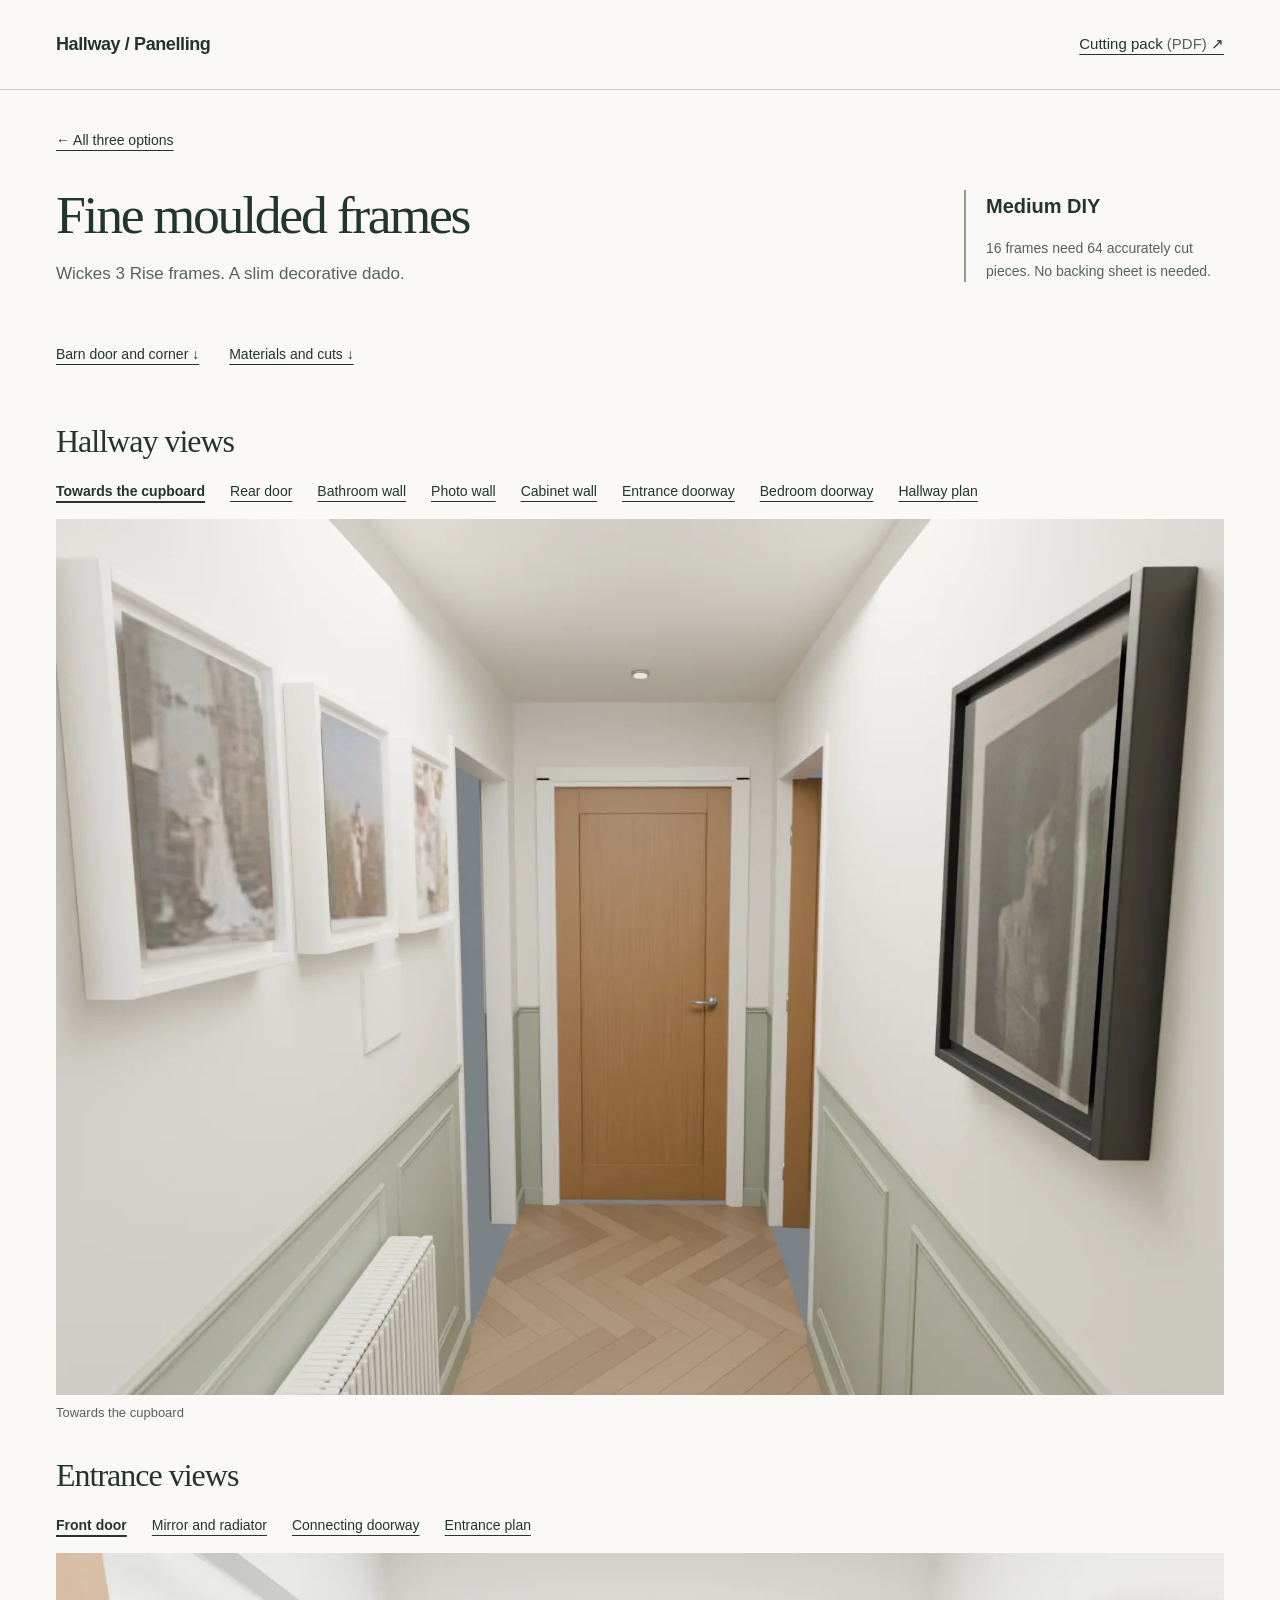
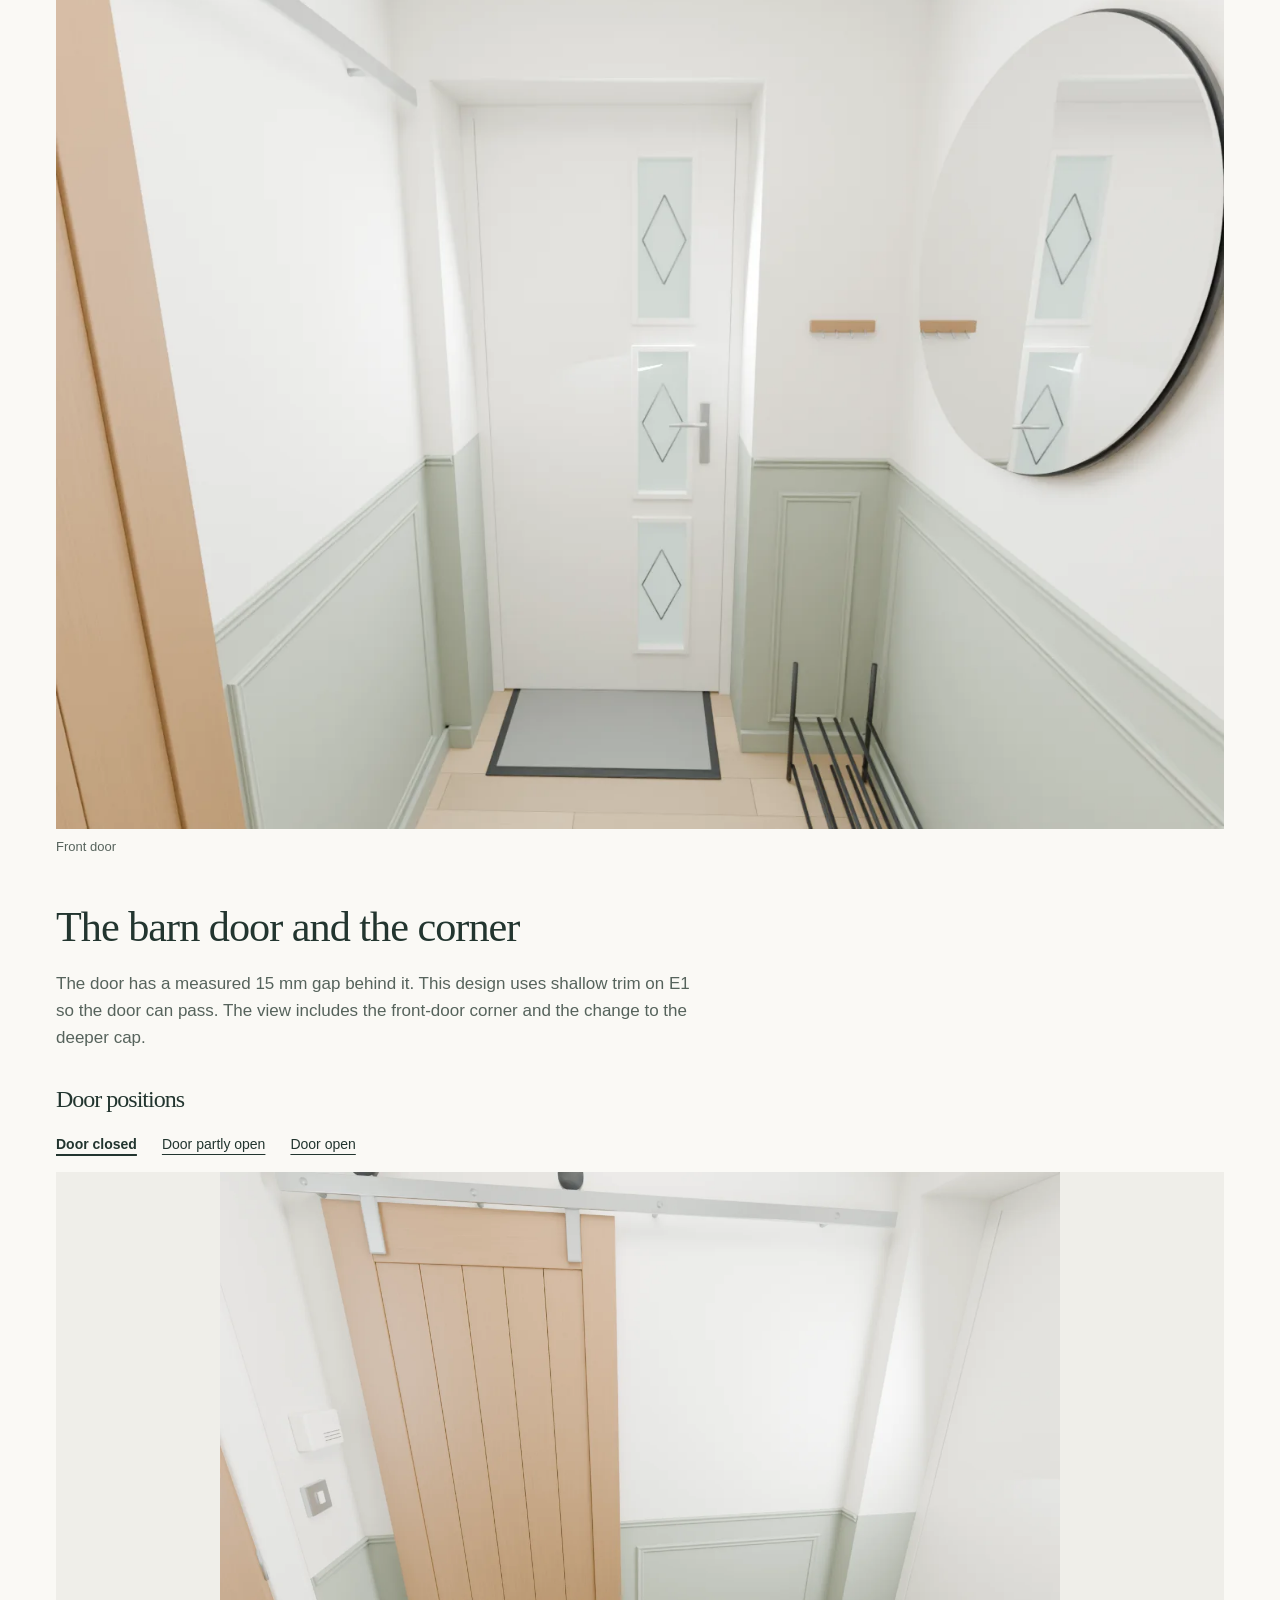
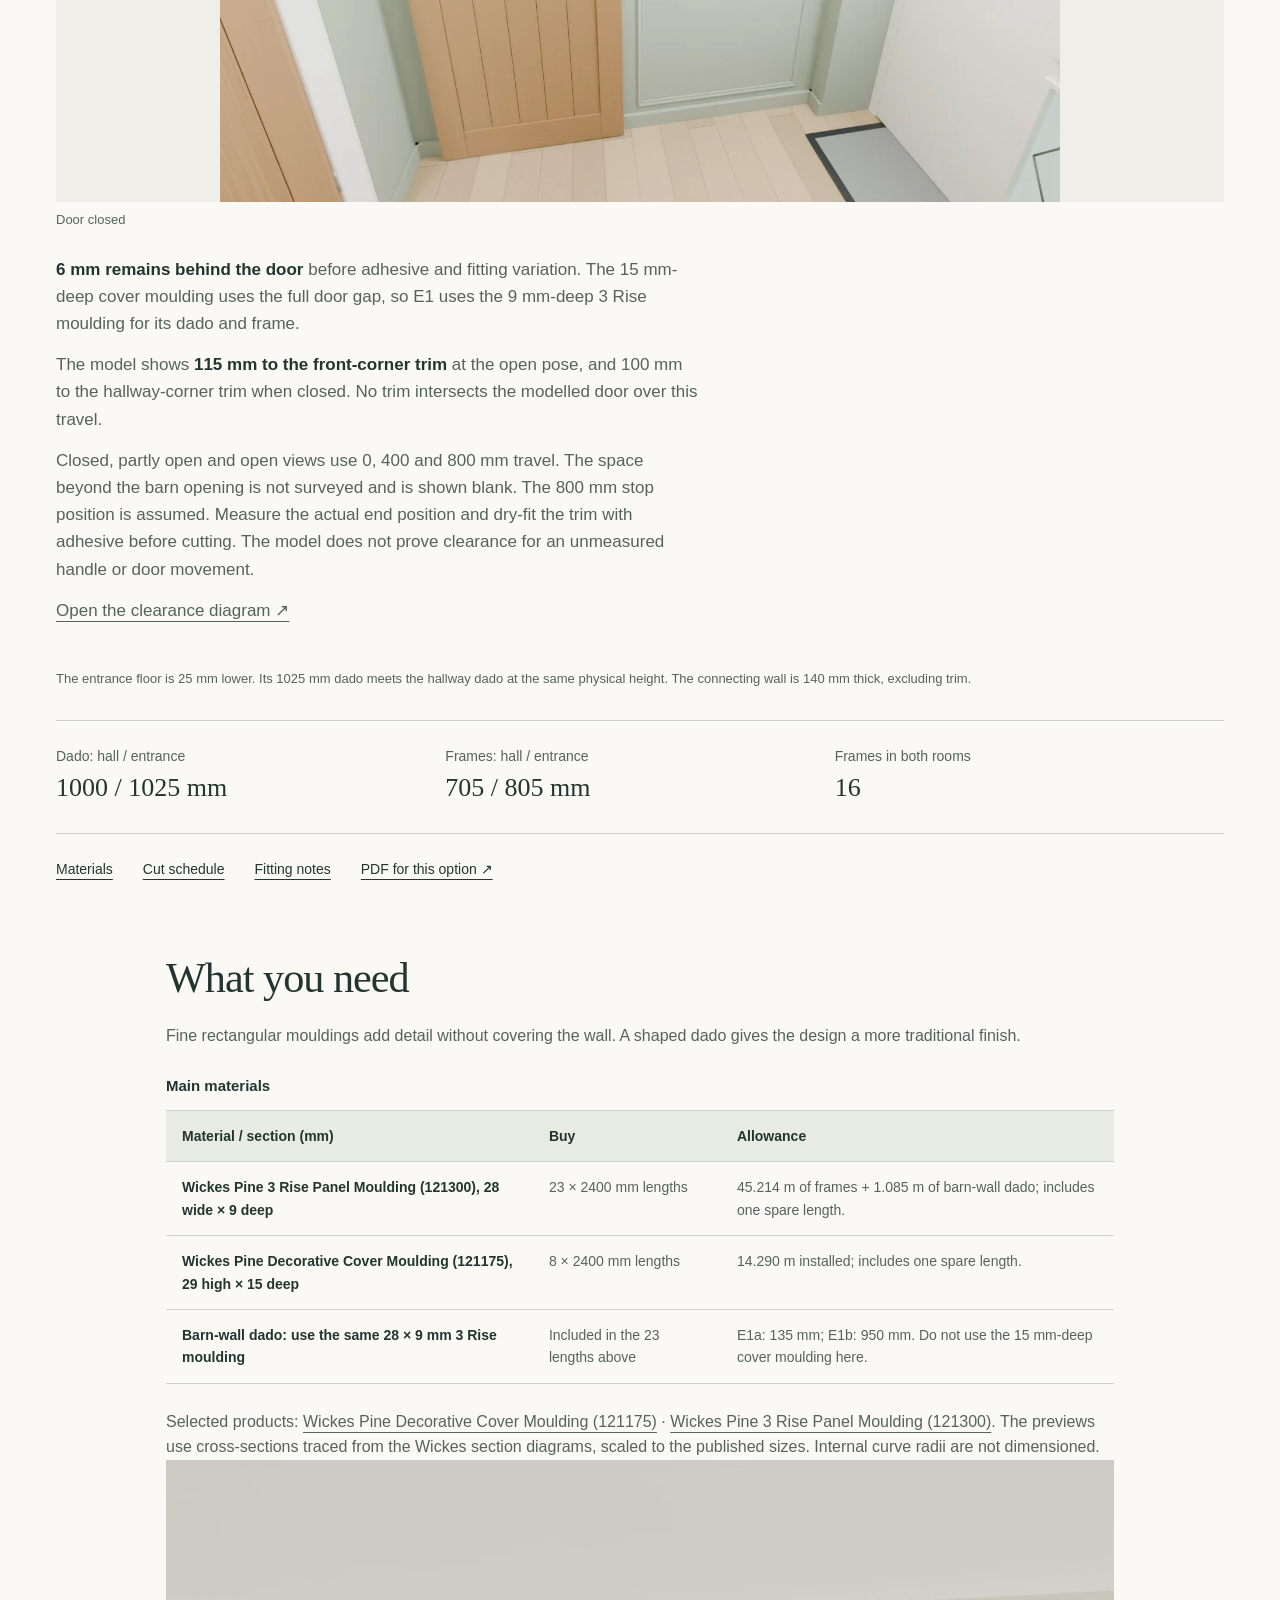
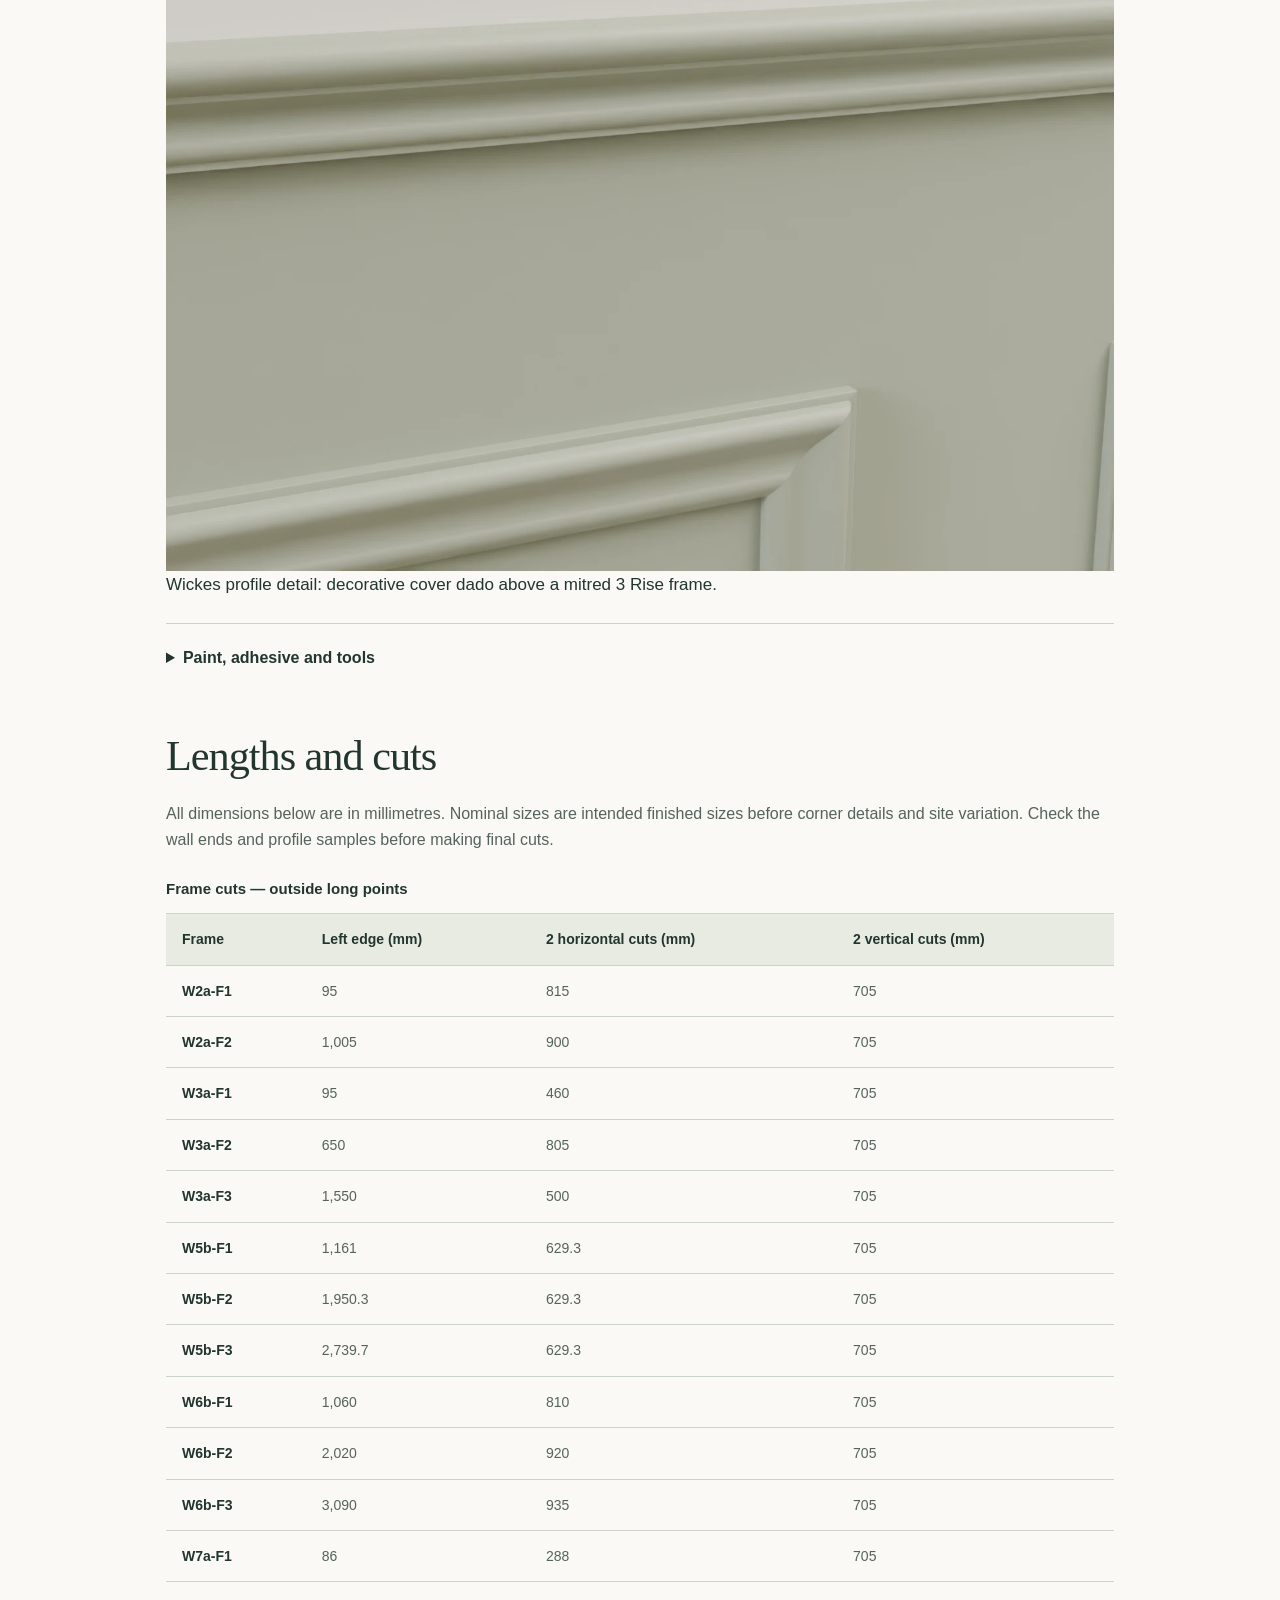
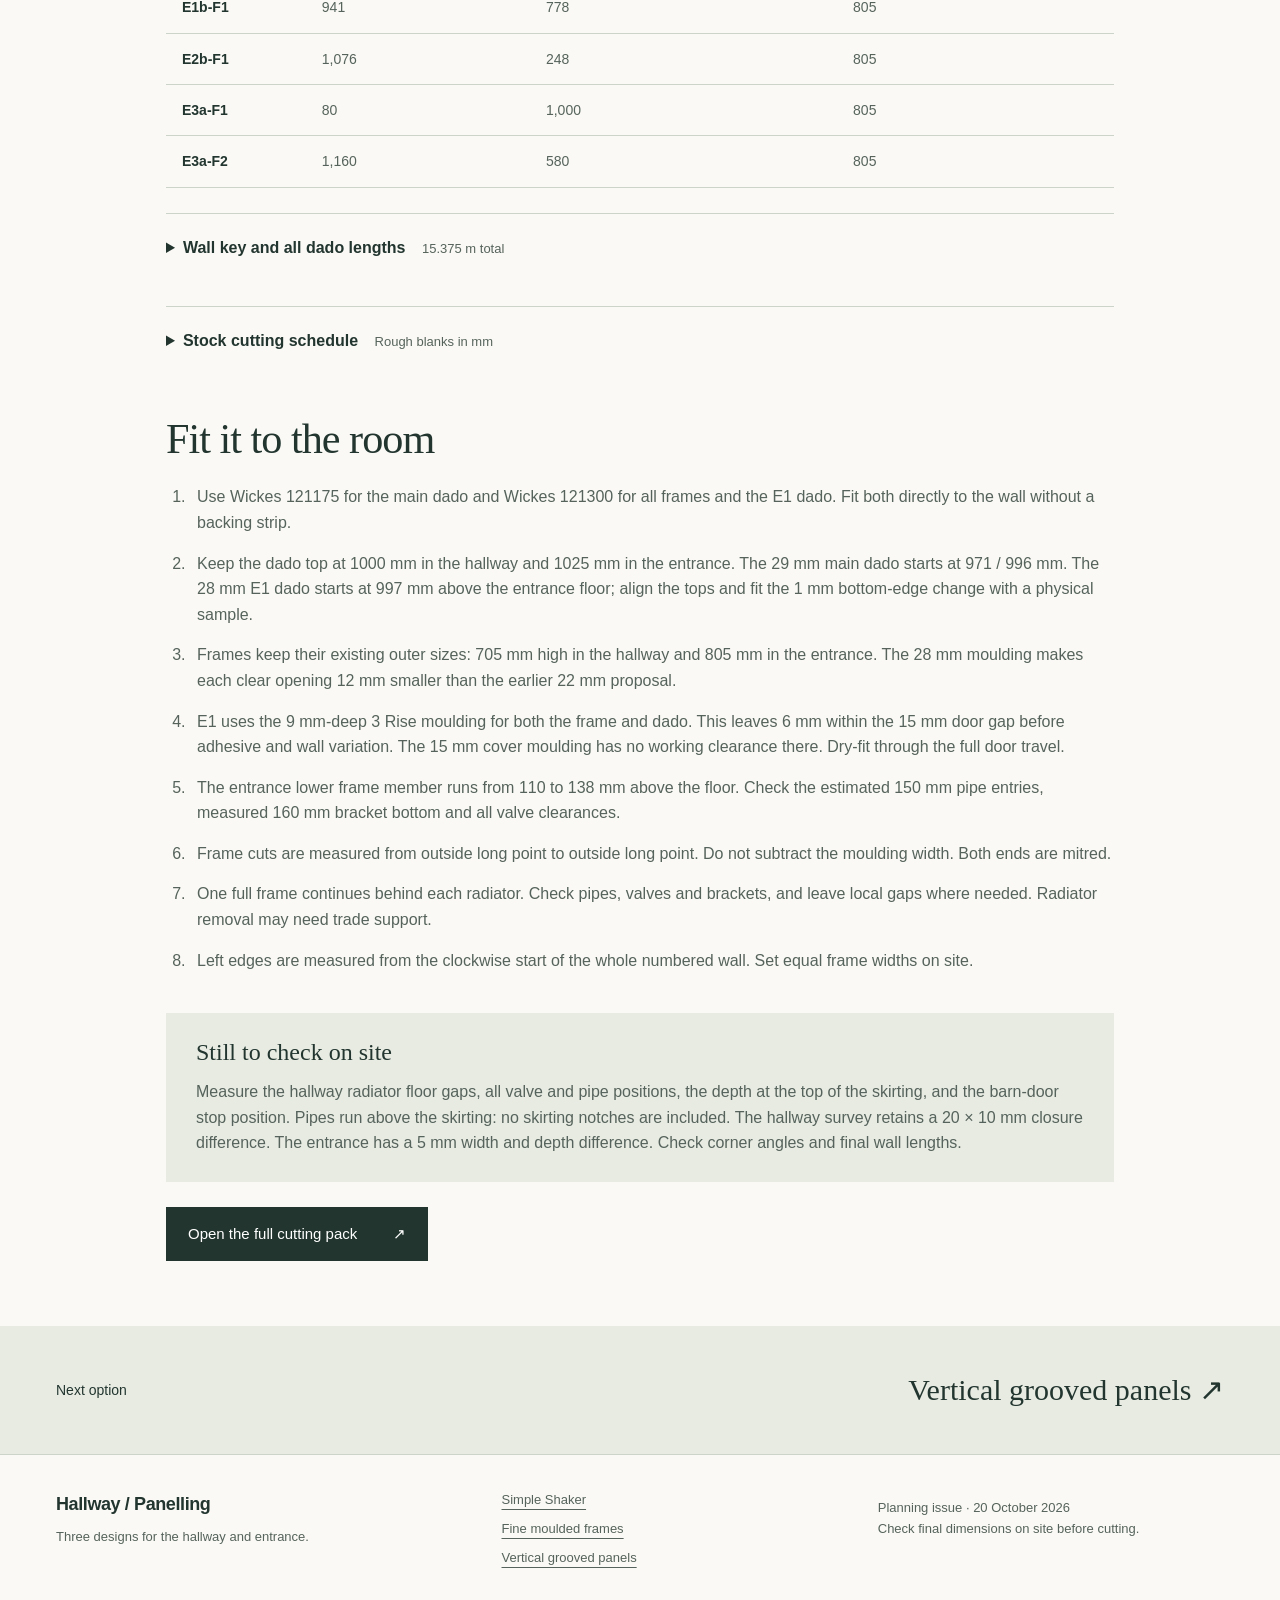
==== commit 417d407b: "feat: show Wickes moulding profile detail Refresh the fine-frame previews with curved Wickes cross-s" ====
--- a/frames/index.html
+++ b/frames/index.html
@@ -1,3 +1,3 @@
 <!doctype html>
 <html lang="en-GB"><head><meta charset="utf-8"><meta name="viewport" content="width=device-width,initial-scale=1"><title>Fine moulded frames | Hallway panelling</title><meta name="description" content="Fine rectangular mouldings add detail without covering the wall. A shaped dado gives the design a more traditional finish."><meta name="theme-color" content="#22352f"><link rel="stylesheet" href="../assets/style.css"><script src="../assets/gallery.js" defer></script></head>
-<body><a class="skip" href="#main">Skip to content</a><header class="site-header"><a class="wordmark" href="../">Hallway / Panelling</a><a class="pack-link" href="../assets/hallway-panelling-materials-and-cuts.pdf">Cutting pack <span>(PDF)</span> ↗</a></header><main id="main"><div class="page-title"><a class="back" href="../#options">← All three options</a><div class="title-row"><div><h1>Fine moulded frames</h1><p>Wickes 3 Rise frames. A slim decorative dado.</p></div><div class="difficulty"><strong>Medium DIY</strong><p>16 frames need 64 accurately cut pieces. No backing sheet is needed.</p></div></div></div><nav class="section-nav" aria-label="Preview sections"><a href="#barn-door">Barn door and corner ↓</a><a href="#materials">Materials and cuts ↓</a></nav><section class="gallery" aria-label="Hallway views"><h2>Hallway views</h2><nav class="gallery-nav" aria-label="Choose hallway views"><a href="#view-hall">Towards the cupboard</a><a href="#view-hallway-rear">Rear door</a><a href="#view-hallway-bathroom">Bathroom wall</a><a href="#view-hallway-photos">Photo wall</a><a href="#view-cabinet">Cabinet wall</a><a href="#view-hallway-entrance">Entrance doorway</a><a href="#view-hallway-bedroom">Bedroom doorway</a><a href="#view-overview">Hallway plan</a></nav><figure id="view-hall"><img src="../assets/frames-hall.webp" alt="Towards the cupboard with fine moulded frames" width="1440" height="1080" loading="eager"><figcaption>Towards the cupboard</figcaption></figure><figure id="view-hallway-rear"><img src="../assets/frames-hallway-rear.webp" alt="Rear door with fine moulded frames" width="1440" height="1080" loading="lazy"><figcaption>Rear door · Doors shown closed to make the wall visible.</figcaption></figure><figure id="view-hallway-bathroom"><img src="../assets/frames-hallway-bathroom.webp" alt="Bathroom wall with fine moulded frames" width="1440" height="1080" loading="lazy"><figcaption>Bathroom wall · Doors shown closed to make the wall visible.</figcaption></figure><figure id="view-hallway-photos"><img src="../assets/frames-hallway-photos.webp" alt="Photo wall with fine moulded frames" width="1440" height="1080" loading="lazy"><figcaption>Photo wall · Doors shown closed to make the wall visible.</figcaption></figure><figure id="view-cabinet"><img src="../assets/frames-cabinet.webp" alt="Cabinet wall with fine moulded frames" width="1440" height="1080" loading="lazy"><figcaption>Cabinet wall</figcaption></figure><figure id="view-hallway-entrance"><img src="../assets/frames-hallway-entrance.webp" alt="Entrance doorway with fine moulded frames" width="1440" height="1080" loading="lazy"><figcaption>Entrance doorway · Doors shown closed to make the wall visible.</figcaption></figure><figure id="view-hallway-bedroom"><img src="../assets/frames-hallway-bedroom.webp" alt="Bedroom doorway with fine moulded frames" width="1440" height="1080" loading="lazy"><figcaption>Bedroom doorway · Doors shown closed to make the wall visible.</figcaption></figure><figure id="view-overview"><img src="../assets/frames-overview.webp" alt="Hallway plan with fine moulded frames" width="1440" height="1080" loading="lazy"><figcaption>Hallway plan</figcaption></figure></section><section class="gallery" aria-label="Entrance views"><h2>Entrance views</h2><nav class="gallery-nav" aria-label="Choose entrance views"><a href="#view-entrance-front">Front door</a><a href="#view-entrance-mirror">Mirror and radiator</a><a href="#view-entrance-hall">Connecting doorway</a><a href="#view-entrance-overview">Entrance plan</a></nav><figure id="view-entrance-front"><img src="../assets/frames-entrance-front.webp" alt="Front door with fine moulded frames" width="1440" height="1080" loading="eager"><figcaption>Front door</figcaption></figure><figure id="view-entrance-mirror"><img src="../assets/frames-entrance-mirror.webp" alt="Mirror and radiator with fine moulded frames" width="1440" height="1080" loading="lazy"><figcaption>Mirror and radiator</figcaption></figure><figure id="view-entrance-hall"><img src="../assets/frames-entrance-hall.webp" alt="Connecting doorway with fine moulded frames" width="1440" height="1080" loading="lazy"><figcaption>Connecting doorway</figcaption></figure><figure id="view-entrance-overview"><img src="../assets/frames-entrance-overview.webp" alt="Entrance plan with fine moulded frames" width="1440" height="1080" loading="lazy"><figcaption>Entrance plan</figcaption></figure></section><section id="barn-door" class="barn-check"><h2>The barn door and the corner</h2><p>The door has a measured 15 mm gap behind it. This design uses shallow trim on E1 so the door can pass. The view includes the front-door corner and the change to the deeper cap.</p><section class="gallery" aria-label="Door positions"><h2>Door positions</h2><nav class="gallery-nav" aria-label="Choose door positions"><a href="#view-barn-closed">Door closed</a><a href="#view-barn-part-open">Door partly open</a><a href="#view-barn-open">Door open</a></nav><figure id="view-barn-closed"><img src="../assets/frames-barn-closed.webp" alt="Door closed with fine moulded frames" width="1440" height="1080" loading="eager"><figcaption>Door closed</figcaption></figure><figure id="view-barn-part-open"><img src="../assets/frames-barn-part-open.webp" alt="Door partly open with fine moulded frames" width="1440" height="1080" loading="lazy"><figcaption>Door partly open</figcaption></figure><figure id="view-barn-open"><img src="../assets/frames-barn-open.webp" alt="Door open with fine moulded frames" width="1440" height="1080" loading="lazy"><figcaption>Door open</figcaption></figure></section><div class="clearance-notes"><p><strong>6 mm remains behind the door</strong> before adhesive and fitting variation. The 15 mm-deep cover moulding uses the full door gap, so E1 uses the 9 mm-deep 3 Rise moulding for its dado and frame.</p><p>The model shows <strong>115 mm to the front-corner trim</strong> at the open pose, and 100 mm to the hallway-corner trim when closed. No trim intersects the modelled door over this travel.</p><p>Closed, partly open and open views use 0, 400 and 800 mm travel. The space beyond the barn opening is not surveyed and is shown blank. The 800 mm stop position is assumed. Measure the actual end position and dry-fit the trim with adhesive before cutting. The model does not prove clearance for an unmeasured handle or door movement.</p><p><a href="../assets/barn-clearance.svg">Open the clearance diagram ↗</a></p></div></section><p class="preview-note">The entrance floor is 25 mm lower. Its 1025 mm dado meets the hallway dado at the same physical height. The connecting wall is 140 mm thick, excluding trim.</p><div class="dimension-strip"><div><span>Dado: hall / entrance</span><strong>1000 / 1025 mm</strong></div><div><span>Frames: hall / entrance</span><strong>705 / 805 mm</strong></div><div><span>Frames in both rooms</span><strong>16</strong></div></div><nav class="section-nav" aria-label="On this page"><a href="#materials">Materials</a><a href="#cuts">Cut schedule</a><a href="#fitting">Fitting notes</a><a href="../assets/hallway-panelling-materials-and-cuts.pdf#page=7">PDF for this option ↗</a></nav><div class="document"><section id="materials"><h2>What you need</h2><p>Fine rectangular mouldings add detail without covering the wall. A shaped dado gives the design a more traditional finish.</p><div class="table-scroll" tabindex="0" role="region" aria-label="Main materials"><table><caption>Main materials</caption><thead><tr><th scope="col">Material / section (mm)</th><th scope="col">Buy</th><th scope="col">Allowance</th></tr></thead><tbody><tr><td>Wickes Pine 3 Rise Panel Moulding (121300), 28 wide × 9 deep</td><td>23 × 2400 mm lengths</td><td>45.214 m of frames + 1.085 m of barn-wall dado; includes one spare length.</td></tr><tr><td>Wickes Pine Decorative Cover Moulding (121175), 29 high × 15 deep</td><td>8 × 2400 mm lengths</td><td>14.290 m installed; includes one spare length.</td></tr><tr><td>Barn-wall dado: use the same 28 × 9 mm 3 Rise moulding</td><td>Included in the 23 lengths above</td><td>E1a: 135 mm; E1b: 950 mm. Do not use the 15 mm-deep cover moulding here.</td></tr></tbody></table></div><p>Selected products: <a href="https://www.wickes.co.uk/Wickes-Pine-Decorative-Cover-Moulding---29-x-15-x-2400mm/p/121175">Wickes Pine Decorative Cover Moulding (121175)</a> · <a href="https://www.wickes.co.uk/Wickes-Pine-3-Rise-Panel-Moulding---28-x-9-x-2400mm/p/121300">Wickes Pine 3 Rise Panel Moulding (121300)</a>. The previews use the stated overall sections; decorative face details are simplified.</p><details><summary>Paint, adhesive and tools</summary><div class="detail-body"><div class="table-scroll" tabindex="0" role="region" aria-label="Consumables"><table><caption>Consumables</caption><thead><tr><th scope="col">Supply</th><th scope="col">Planning allowance</th></tr></thead><tbody><tr><td>Construction adhesive, 290–310 ml</td><td>7–9 cartridges</td></tr><tr><td>Decorators caulk</td><td>3–4 cartridges</td></tr><tr><td>Fine filler</td><td>1 small tub</td></tr><tr><td>MDF / timber primer</td><td>1.5 litres</td></tr><tr><td>Coloured topcoat, two coats</td><td>About 4.1 litres</td></tr><tr><td>Other supplies</td><td>Abrasives, masking tape, dust sheets and suitable temporary fixings</td></tr></tbody></table></div><p>Coverage depends on the product and wall condition. The paint allowance uses about 17 m², two coats at 10 m² per litre and 20% extra. Use compatible wall and trim finishes. Tools include a tape, level, square, saw, mitre guide, adhesive gun and sanding tools; grooved sheets also need a guided saw and cutout templates.</p></div></details></section><section id="cuts"><h2>Lengths and cuts</h2><p>All dimensions below are in millimetres. Nominal sizes are intended finished sizes before corner details and site variation. Check the wall ends and profile samples before making final cuts.</p><div class="table-scroll" tabindex="0" role="region" aria-label="Frame cuts — outside long points"><table><caption>Frame cuts — outside long points</caption><thead><tr><th scope="col">Frame</th><th scope="col">Left edge (mm)</th><th scope="col">2 horizontal cuts (mm)</th><th scope="col">2 vertical cuts (mm)</th></tr></thead><tbody><tr><td>W2a-F1</td><td>95</td><td>815</td><td>705</td></tr><tr><td>W2a-F2</td><td>1,005</td><td>900</td><td>705</td></tr><tr><td>W3a-F1</td><td>95</td><td>460</td><td>705</td></tr><tr><td>W3a-F2</td><td>650</td><td>805</td><td>705</td></tr><tr><td>W3a-F3</td><td>1,550</td><td>500</td><td>705</td></tr><tr><td>W5b-F1</td><td>1,161</td><td>629.3</td><td>705</td></tr><tr><td>W5b-F2</td><td>1,950.3</td><td>629.3</td><td>705</td></tr><tr><td>W5b-F3</td><td>2,739.7</td><td>629.3</td><td>705</td></tr><tr><td>W6b-F1</td><td>1,060</td><td>810</td><td>705</td></tr><tr><td>W6b-F2</td><td>2,020</td><td>920</td><td>705</td></tr><tr><td>W6b-F3</td><td>3,090</td><td>935</td><td>705</td></tr><tr><td>W7a-F1</td><td>86</td><td>288</td><td>705</td></tr><tr><td>E1b-F1</td><td>941</td><td>778</td><td>805</td></tr><tr><td>E2b-F1</td><td>1,076</td><td>248</td><td>805</td></tr><tr><td>E3a-F1</td><td>80</td><td>1,000</td><td>805</td></tr><tr><td>E3a-F2</td><td>1,160</td><td>580</td><td>805</td></tr></tbody></table></div><details><summary>Wall key and all dado lengths <span>15.375 m total</span></summary><div class="detail-body"><p>All three options use these 20 wall-face runs across both rooms. Apply the schedule once for each continuous rail or cap part. W1 is the rear door and has no rail.</p><img class="wall-key" src="../assets/wall-key.svg" alt="Numbered hallway walls, from W1 at the rear door clockwise to W8 at the rear recess" width="650" height="560"><img class="wall-key" src="../assets/entrance-wall-key.svg" alt="Entrance wall key: E1 barn wall, E2 front door, E3 mirror wall, E4 connecting doorway" width="650" height="560"><div class="table-scroll" tabindex="0" role="region" aria-label="Nominal rail lengths"><table><caption>Nominal rail lengths</caption><thead><tr><th scope="col">Run</th><th scope="col">Wall section</th><th scope="col">Length (mm)</th></tr></thead><tbody><tr><td>W2a</td><td>Bathroom wall</td><td>2,000</td></tr><tr><td>W2b</td><td>Bathroom wall</td><td>220</td></tr><tr><td>W3a</td><td>Wedding-photo wall</td><td>2,145</td></tr><tr><td>W3b</td><td>Wedding-photo wall</td><td>190</td></tr><tr><td>W4a</td><td>Storage wall</td><td>107.5</td></tr><tr><td>W4b</td><td>Storage wall</td><td>107.5</td></tr><tr><td>W5a</td><td>Entrance and spare-bedroom wall</td><td>190</td></tr><tr><td>W5b</td><td>Entrance and spare-bedroom wall</td><td>2,380</td></tr><tr><td>W5c</td><td>Entrance and spare-bedroom wall</td><td>235</td></tr><tr><td>W6a</td><td>Kitchen and cabinet wall</td><td>110</td></tr><tr><td>W6b</td><td>Kitchen and cabinet wall</td><td>3,120</td></tr><tr><td>W7a</td><td>Rear boxing face</td><td>460</td></tr><tr><td>W8a</td><td>Rear recess return</td><td>180</td></tr><tr><td>E1a</td><td>Entrance barn wall</td><td>135</td></tr><tr><td>E1b</td><td>Entrance barn wall</td><td>950</td></tr><tr><td>E2a</td><td>Entrance front wall</td><td>90</td></tr><tr><td>E2b</td><td>Entrance front wall</td><td>420</td></tr><tr><td>E3a</td><td>Entrance mirror wall</td><td>1,800</td></tr><tr><td>E4a</td><td>Entrance connecting wall</td><td>260</td></tr><tr><td>E4b</td><td>Entrance connecting wall</td><td>275</td></tr></tbody></table></div><p>W4a and W4b assume the 990 mm storage frame is centred in the 1205 mm end wall. The 3120 mm W6b run needs a joint; allow two 1560 mm nominal pieces. For the 2400 mm shaped dado and grooved-panel caps, also split W5b (2380 mm) into two 1190 mm nominal pieces. This keeps the 30 mm trimming allowance. The Shaker top rails still use 2440 mm MDF strips; its standard cap uses the separate 10 mm allowance.</p></div></details><details><summary>Stock cutting schedule <span>Rough blanks in mm</span></summary><div class="detail-body"><p>These blanks include trimming allowance. They are not the final cut sizes. Keep every piece labelled. The schedule allows 3 mm saw loss per cut.</p><div class="table-scroll" tabindex="0" role="region" aria-label="Wickes 121300: frames + E1 dado — 2400 mm stock"><table><caption>Wickes 121300: frames + E1 dado — 2400 mm stock</caption><thead><tr><th scope="col">Stock / row</th><th scope="col">Blank labels and lengths (mm)</th><th scope="col">Left over (mm)</th></tr></thead><tbody><tr><td>1</td><td>E3a-F1H1: 1,030 + E3a-F1H2: 1,030 + W7a-F1H1: 318</td><td>3</td></tr><tr><td>2</td><td>E1b-D: 980 + W6b-F3H1: 965 + W7a-F1H2: 318</td><td>118</td></tr><tr><td>3</td><td>W6b-F3H2: 965 + W6b-F2H1: 950 + E2b-F1H1: 278 + E1a-D: 165</td><td>20</td></tr><tr><td>4</td><td>W6b-F2H2: 950 + W2a-F2H1: 930 + W3a-F1H1: 490</td><td>11</td></tr><tr><td>5</td><td>W2a-F2H2: 930 + W2a-F1H1: 845 + W3a-F3H1: 530</td><td>76</td></tr><tr><td>6</td><td>W2a-F1H2: 845 + W6b-F1H1: 840 + W5b-F1H1: 660</td><td>36</td></tr><tr><td>7</td><td>W6b-F1H2: 840 + W3a-F2H1: 835 + W5b-F1H2: 660</td><td>46</td></tr><tr><td>8</td><td>W3a-F2H2: 835 + E1b-F1V1: 835 + W5b-F2H1: 660</td><td>51</td></tr><tr><td>9</td><td>E1b-F1V2: 835 + E2b-F1V1: 835 + W5b-F2H2: 660</td><td>51</td></tr><tr><td>10</td><td>E2b-F1V2: 835 + E3a-F1V1: 835 + W5b-F3H1: 660</td><td>51</td></tr><tr><td>11</td><td>E3a-F1V2: 835 + E3a-F2V1: 835 + W5b-F3H2: 660</td><td>51</td></tr><tr><td>12</td><td>E3a-F2V2: 835 + E1b-F1H1: 808 + W2a-F1V1: 735</td><td>3</td></tr><tr><td>13</td><td>E1b-F1H2: 808 + W2a-F1V2: 735 + W2a-F2V1: 735</td><td>103</td></tr><tr><td>14</td><td>W2a-F2V2: 735 + W3a-F1V1: 735 + W3a-F1V2: 735</td><td>176</td></tr><tr><td>15</td><td>W3a-F2V1: 735 + W3a-F2V2: 735 + W3a-F3V1: 735</td><td>176</td></tr><tr><td>16</td><td>W3a-F3V2: 735 + W5b-F1V1: 735 + W5b-F1V2: 735</td><td>176</td></tr><tr><td>17</td><td>W5b-F2V1: 735 + W5b-F2V2: 735 + W5b-F3V1: 735</td><td>176</td></tr><tr><td>18</td><td>W5b-F3V2: 735 + W6b-F1V1: 735 + W6b-F1V2: 735</td><td>176</td></tr><tr><td>19</td><td>W6b-F2V1: 735 + W6b-F2V2: 735 + W6b-F3V1: 735</td><td>176</td></tr><tr><td>20</td><td>W6b-F3V2: 735 + W7a-F1V1: 735 + W7a-F1V2: 735</td><td>176</td></tr><tr><td>21</td><td>E3a-F2H1: 610 + E3a-F2H2: 610 + W3a-F3H2: 530 + W3a-F1H2: 490</td><td>138</td></tr><tr><td>22</td><td>E2b-F1H2: 278</td><td>2,109</td></tr></tbody></table></div><div class="table-scroll" tabindex="0" role="region" aria-label="Wickes 121175: main dado — 2400 mm stock"><table><caption>Wickes 121175: main dado — 2400 mm stock</caption><thead><tr><th scope="col">Stock / row</th><th scope="col">Blank labels and lengths (mm)</th><th scope="col">Left over (mm)</th></tr></thead><tbody><tr><td>1</td><td>W3a: 2,175 + W6a: 140</td><td>69</td></tr><tr><td>2</td><td>W2a: 2,030 + E4b: 305</td><td>49</td></tr><tr><td>3</td><td>E3a: 1,830 + W7a: 490</td><td>64</td></tr><tr><td>4</td><td>W6b-1: 1,590 + E2b: 450 + E4a: 290</td><td>51</td></tr><tr><td>5</td><td>W6b-2: 1,590 + W5c: 265 + W2b: 250 + W3b: 220</td><td>53</td></tr><tr><td>6</td><td>W5b-1: 1,220 + W5a: 220 + W8a: 210 + W4a: 138 + W4b: 138 + E2a: 120</td><td>326</td></tr><tr><td>7</td><td>W5b-2: 1,220</td><td>1,167</td></tr></tbody></table></div><p>Linear MDF, mould and dado blanks allow 30 mm extra per piece and 10 mm stock-end trimming. Only the standard Shaker cap schedule allows 10 mm extra per piece and 5 mm stock-end trimming. Check stock lengths first and use the spare if needed. Corner projections and actual wall angles set the final end cuts.</p></div></details></section><section id="fitting"><h2>Fit it to the room</h2><ol class="fitting-list"><li>Use Wickes 121175 for the main dado and Wickes 121300 for all frames and the E1 dado. Fit both directly to the wall without a backing strip.</li><li>Keep the dado top at 1000 mm in the hallway and 1025 mm in the entrance. The 29 mm main dado starts at 971 / 996 mm. The 28 mm E1 dado starts at 997 mm above the entrance floor; align the tops and fit the 1 mm bottom-edge change with a physical sample.</li><li>Frames keep their existing outer sizes: 705 mm high in the hallway and 805 mm in the entrance. The 28 mm moulding makes each clear opening 12 mm smaller than the earlier 22 mm proposal.</li><li>E1 uses the 9 mm-deep 3 Rise moulding for both the frame and dado. This leaves 6 mm within the 15 mm door gap before adhesive and wall variation. The 15 mm cover moulding has no working clearance there. Dry-fit through the full door travel.</li><li>The entrance lower frame member runs from 110 to 138 mm above the floor. Check the estimated 150 mm pipe entries, measured 160 mm bracket bottom and all valve clearances.</li><li>Frame cuts are measured from outside long point to outside long point. Do not subtract the moulding width. Both ends are mitred.</li><li>One full frame continues behind each radiator. Check pipes, valves and brackets, and leave local gaps where needed. Radiator removal may need trade support.</li><li>Left edges are measured from the clockwise start of the whole numbered wall. Set equal frame widths on site.</li></ol><aside class="check"><h3>Still to check on site</h3><p>Measure the hallway radiator floor gaps, all valve and pipe positions, the depth at the top of the skirting, and the barn-door stop position. Pipes run above the skirting: no skirting notches are included. The hallway survey retains a 20 × 10 mm closure difference. The entrance has a 5 mm width and depth difference. Check corner angles and final wall lengths.</p></aside><a class="button" href="../assets/hallway-panelling-materials-and-cuts.pdf#page=7">Open the full cutting pack <span>↗</span></a></section></div><a class="next-option" href="../grooved/"><span>Next option</span><strong>Vertical grooved panels ↗</strong></a></main><footer><div><a class="wordmark" href="../">Hallway / Panelling</a><p>Three designs for the hallway and entrance.</p></div><nav aria-label="All options"><a href="../shaker/">Simple Shaker</a><a href="../frames/" aria-current="page">Fine moulded frames</a><a href="../grooved/">Vertical grooved panels</a></nav><p class="footer-note">Planning issue · 20 October 2026<br>Check final dimensions on site before cutting.</p></footer></body></html>+<body><a class="skip" href="#main">Skip to content</a><header class="site-header"><a class="wordmark" href="../">Hallway / Panelling</a><a class="pack-link" href="../assets/hallway-panelling-materials-and-cuts.pdf">Cutting pack <span>(PDF)</span> ↗</a></header><main id="main"><div class="page-title"><a class="back" href="../#options">← All three options</a><div class="title-row"><div><h1>Fine moulded frames</h1><p>Wickes 3 Rise frames. A slim decorative dado.</p></div><div class="difficulty"><strong>Medium DIY</strong><p>16 frames need 64 accurately cut pieces. No backing sheet is needed.</p></div></div></div><nav class="section-nav" aria-label="Preview sections"><a href="#barn-door">Barn door and corner ↓</a><a href="#materials">Materials and cuts ↓</a></nav><section class="gallery" aria-label="Hallway views"><h2>Hallway views</h2><nav class="gallery-nav" aria-label="Choose hallway views"><a href="#view-hall">Towards the cupboard</a><a href="#view-hallway-rear">Rear door</a><a href="#view-hallway-bathroom">Bathroom wall</a><a href="#view-hallway-photos">Photo wall</a><a href="#view-cabinet">Cabinet wall</a><a href="#view-hallway-entrance">Entrance doorway</a><a href="#view-hallway-bedroom">Bedroom doorway</a><a href="#view-overview">Hallway plan</a></nav><figure id="view-hall"><img src="../assets/frames-hall.webp" alt="Towards the cupboard with fine moulded frames" width="1440" height="1080" loading="eager"><figcaption>Towards the cupboard</figcaption></figure><figure id="view-hallway-rear"><img src="../assets/frames-hallway-rear.webp" alt="Rear door with fine moulded frames" width="1440" height="1080" loading="lazy"><figcaption>Rear door · Doors shown closed to make the wall visible.</figcaption></figure><figure id="view-hallway-bathroom"><img src="../assets/frames-hallway-bathroom.webp" alt="Bathroom wall with fine moulded frames" width="1440" height="1080" loading="lazy"><figcaption>Bathroom wall · Doors shown closed to make the wall visible.</figcaption></figure><figure id="view-hallway-photos"><img src="../assets/frames-hallway-photos.webp" alt="Photo wall with fine moulded frames" width="1440" height="1080" loading="lazy"><figcaption>Photo wall · Doors shown closed to make the wall visible.</figcaption></figure><figure id="view-cabinet"><img src="../assets/frames-cabinet.webp" alt="Cabinet wall with fine moulded frames" width="1440" height="1080" loading="lazy"><figcaption>Cabinet wall</figcaption></figure><figure id="view-hallway-entrance"><img src="../assets/frames-hallway-entrance.webp" alt="Entrance doorway with fine moulded frames" width="1440" height="1080" loading="lazy"><figcaption>Entrance doorway · Doors shown closed to make the wall visible.</figcaption></figure><figure id="view-hallway-bedroom"><img src="../assets/frames-hallway-bedroom.webp" alt="Bedroom doorway with fine moulded frames" width="1440" height="1080" loading="lazy"><figcaption>Bedroom doorway · Doors shown closed to make the wall visible.</figcaption></figure><figure id="view-overview"><img src="../assets/frames-overview.webp" alt="Hallway plan with fine moulded frames" width="1440" height="1080" loading="lazy"><figcaption>Hallway plan</figcaption></figure></section><section class="gallery" aria-label="Entrance views"><h2>Entrance views</h2><nav class="gallery-nav" aria-label="Choose entrance views"><a href="#view-entrance-front">Front door</a><a href="#view-entrance-mirror">Mirror and radiator</a><a href="#view-entrance-hall">Connecting doorway</a><a href="#view-entrance-overview">Entrance plan</a></nav><figure id="view-entrance-front"><img src="../assets/frames-entrance-front.webp" alt="Front door with fine moulded frames" width="1440" height="1080" loading="eager"><figcaption>Front door</figcaption></figure><figure id="view-entrance-mirror"><img src="../assets/frames-entrance-mirror.webp" alt="Mirror and radiator with fine moulded frames" width="1440" height="1080" loading="lazy"><figcaption>Mirror and radiator</figcaption></figure><figure id="view-entrance-hall"><img src="../assets/frames-entrance-hall.webp" alt="Connecting doorway with fine moulded frames" width="1440" height="1080" loading="lazy"><figcaption>Connecting doorway</figcaption></figure><figure id="view-entrance-overview"><img src="../assets/frames-entrance-overview.webp" alt="Entrance plan with fine moulded frames" width="1440" height="1080" loading="lazy"><figcaption>Entrance plan</figcaption></figure></section><section id="barn-door" class="barn-check"><h2>The barn door and the corner</h2><p>The door has a measured 15 mm gap behind it. This design uses shallow trim on E1 so the door can pass. The view includes the front-door corner and the change to the deeper cap.</p><section class="gallery" aria-label="Door positions"><h2>Door positions</h2><nav class="gallery-nav" aria-label="Choose door positions"><a href="#view-barn-closed">Door closed</a><a href="#view-barn-part-open">Door partly open</a><a href="#view-barn-open">Door open</a></nav><figure id="view-barn-closed"><img src="../assets/frames-barn-closed.webp" alt="Door closed with fine moulded frames" width="1440" height="1080" loading="eager"><figcaption>Door closed</figcaption></figure><figure id="view-barn-part-open"><img src="../assets/frames-barn-part-open.webp" alt="Door partly open with fine moulded frames" width="1440" height="1080" loading="lazy"><figcaption>Door partly open</figcaption></figure><figure id="view-barn-open"><img src="../assets/frames-barn-open.webp" alt="Door open with fine moulded frames" width="1440" height="1080" loading="lazy"><figcaption>Door open</figcaption></figure></section><div class="clearance-notes"><p><strong>6 mm remains behind the door</strong> before adhesive and fitting variation. The 15 mm-deep cover moulding uses the full door gap, so E1 uses the 9 mm-deep 3 Rise moulding for its dado and frame.</p><p>The model shows <strong>115 mm to the front-corner trim</strong> at the open pose, and 100 mm to the hallway-corner trim when closed. No trim intersects the modelled door over this travel.</p><p>Closed, partly open and open views use 0, 400 and 800 mm travel. The space beyond the barn opening is not surveyed and is shown blank. The 800 mm stop position is assumed. Measure the actual end position and dry-fit the trim with adhesive before cutting. The model does not prove clearance for an unmeasured handle or door movement.</p><p><a href="../assets/barn-clearance.svg">Open the clearance diagram ↗</a></p></div></section><p class="preview-note">The entrance floor is 25 mm lower. Its 1025 mm dado meets the hallway dado at the same physical height. The connecting wall is 140 mm thick, excluding trim.</p><div class="dimension-strip"><div><span>Dado: hall / entrance</span><strong>1000 / 1025 mm</strong></div><div><span>Frames: hall / entrance</span><strong>705 / 805 mm</strong></div><div><span>Frames in both rooms</span><strong>16</strong></div></div><nav class="section-nav" aria-label="On this page"><a href="#materials">Materials</a><a href="#cuts">Cut schedule</a><a href="#fitting">Fitting notes</a><a href="../assets/hallway-panelling-materials-and-cuts.pdf#page=7">PDF for this option ↗</a></nav><div class="document"><section id="materials"><h2>What you need</h2><p>Fine rectangular mouldings add detail without covering the wall. A shaped dado gives the design a more traditional finish.</p><div class="table-scroll" tabindex="0" role="region" aria-label="Main materials"><table><caption>Main materials</caption><thead><tr><th scope="col">Material / section (mm)</th><th scope="col">Buy</th><th scope="col">Allowance</th></tr></thead><tbody><tr><td>Wickes Pine 3 Rise Panel Moulding (121300), 28 wide × 9 deep</td><td>23 × 2400 mm lengths</td><td>45.214 m of frames + 1.085 m of barn-wall dado; includes one spare length.</td></tr><tr><td>Wickes Pine Decorative Cover Moulding (121175), 29 high × 15 deep</td><td>8 × 2400 mm lengths</td><td>14.290 m installed; includes one spare length.</td></tr><tr><td>Barn-wall dado: use the same 28 × 9 mm 3 Rise moulding</td><td>Included in the 23 lengths above</td><td>E1a: 135 mm; E1b: 950 mm. Do not use the 15 mm-deep cover moulding here.</td></tr></tbody></table></div><p>Selected products: <a href="https://www.wickes.co.uk/Wickes-Pine-Decorative-Cover-Moulding---29-x-15-x-2400mm/p/121175">Wickes Pine Decorative Cover Moulding (121175)</a> · <a href="https://www.wickes.co.uk/Wickes-Pine-3-Rise-Panel-Moulding---28-x-9-x-2400mm/p/121300">Wickes Pine 3 Rise Panel Moulding (121300)</a>. The previews use cross-sections traced from the Wickes section diagrams, scaled to the published sizes. Internal curve radii are not dimensioned.</p><figure><img src="../assets/frames-profiles.webp" alt="Close view of the curved Wickes dado and mitred 3 Rise frame moulding" width="1440" height="1080" loading="lazy"><figcaption>Wickes profile detail: decorative cover dado above a mitred 3 Rise frame.</figcaption></figure><details><summary>Paint, adhesive and tools</summary><div class="detail-body"><div class="table-scroll" tabindex="0" role="region" aria-label="Consumables"><table><caption>Consumables</caption><thead><tr><th scope="col">Supply</th><th scope="col">Planning allowance</th></tr></thead><tbody><tr><td>Construction adhesive, 290–310 ml</td><td>7–9 cartridges</td></tr><tr><td>Decorators caulk</td><td>3–4 cartridges</td></tr><tr><td>Fine filler</td><td>1 small tub</td></tr><tr><td>MDF / timber primer</td><td>1.5 litres</td></tr><tr><td>Coloured topcoat, two coats</td><td>About 4.1 litres</td></tr><tr><td>Other supplies</td><td>Abrasives, masking tape, dust sheets and suitable temporary fixings</td></tr></tbody></table></div><p>Coverage depends on the product and wall condition. The paint allowance uses about 17 m², two coats at 10 m² per litre and 20% extra. Use compatible wall and trim finishes. Tools include a tape, level, square, saw, mitre guide, adhesive gun and sanding tools; grooved sheets also need a guided saw and cutout templates.</p></div></details></section><section id="cuts"><h2>Lengths and cuts</h2><p>All dimensions below are in millimetres. Nominal sizes are intended finished sizes before corner details and site variation. Check the wall ends and profile samples before making final cuts.</p><div class="table-scroll" tabindex="0" role="region" aria-label="Frame cuts — outside long points"><table><caption>Frame cuts — outside long points</caption><thead><tr><th scope="col">Frame</th><th scope="col">Left edge (mm)</th><th scope="col">2 horizontal cuts (mm)</th><th scope="col">2 vertical cuts (mm)</th></tr></thead><tbody><tr><td>W2a-F1</td><td>95</td><td>815</td><td>705</td></tr><tr><td>W2a-F2</td><td>1,005</td><td>900</td><td>705</td></tr><tr><td>W3a-F1</td><td>95</td><td>460</td><td>705</td></tr><tr><td>W3a-F2</td><td>650</td><td>805</td><td>705</td></tr><tr><td>W3a-F3</td><td>1,550</td><td>500</td><td>705</td></tr><tr><td>W5b-F1</td><td>1,161</td><td>629.3</td><td>705</td></tr><tr><td>W5b-F2</td><td>1,950.3</td><td>629.3</td><td>705</td></tr><tr><td>W5b-F3</td><td>2,739.7</td><td>629.3</td><td>705</td></tr><tr><td>W6b-F1</td><td>1,060</td><td>810</td><td>705</td></tr><tr><td>W6b-F2</td><td>2,020</td><td>920</td><td>705</td></tr><tr><td>W6b-F3</td><td>3,090</td><td>935</td><td>705</td></tr><tr><td>W7a-F1</td><td>86</td><td>288</td><td>705</td></tr><tr><td>E1b-F1</td><td>941</td><td>778</td><td>805</td></tr><tr><td>E2b-F1</td><td>1,076</td><td>248</td><td>805</td></tr><tr><td>E3a-F1</td><td>80</td><td>1,000</td><td>805</td></tr><tr><td>E3a-F2</td><td>1,160</td><td>580</td><td>805</td></tr></tbody></table></div><details><summary>Wall key and all dado lengths <span>15.375 m total</span></summary><div class="detail-body"><p>All three options use these 20 wall-face runs across both rooms. Apply the schedule once for each continuous rail or cap part. W1 is the rear door and has no rail.</p><img class="wall-key" src="../assets/wall-key.svg" alt="Numbered hallway walls, from W1 at the rear door clockwise to W8 at the rear recess" width="650" height="560"><img class="wall-key" src="../assets/entrance-wall-key.svg" alt="Entrance wall key: E1 barn wall, E2 front door, E3 mirror wall, E4 connecting doorway" width="650" height="560"><div class="table-scroll" tabindex="0" role="region" aria-label="Nominal rail lengths"><table><caption>Nominal rail lengths</caption><thead><tr><th scope="col">Run</th><th scope="col">Wall section</th><th scope="col">Length (mm)</th></tr></thead><tbody><tr><td>W2a</td><td>Bathroom wall</td><td>2,000</td></tr><tr><td>W2b</td><td>Bathroom wall</td><td>220</td></tr><tr><td>W3a</td><td>Wedding-photo wall</td><td>2,145</td></tr><tr><td>W3b</td><td>Wedding-photo wall</td><td>190</td></tr><tr><td>W4a</td><td>Storage wall</td><td>107.5</td></tr><tr><td>W4b</td><td>Storage wall</td><td>107.5</td></tr><tr><td>W5a</td><td>Entrance and spare-bedroom wall</td><td>190</td></tr><tr><td>W5b</td><td>Entrance and spare-bedroom wall</td><td>2,380</td></tr><tr><td>W5c</td><td>Entrance and spare-bedroom wall</td><td>235</td></tr><tr><td>W6a</td><td>Kitchen and cabinet wall</td><td>110</td></tr><tr><td>W6b</td><td>Kitchen and cabinet wall</td><td>3,120</td></tr><tr><td>W7a</td><td>Rear boxing face</td><td>460</td></tr><tr><td>W8a</td><td>Rear recess return</td><td>180</td></tr><tr><td>E1a</td><td>Entrance barn wall</td><td>135</td></tr><tr><td>E1b</td><td>Entrance barn wall</td><td>950</td></tr><tr><td>E2a</td><td>Entrance front wall</td><td>90</td></tr><tr><td>E2b</td><td>Entrance front wall</td><td>420</td></tr><tr><td>E3a</td><td>Entrance mirror wall</td><td>1,800</td></tr><tr><td>E4a</td><td>Entrance connecting wall</td><td>260</td></tr><tr><td>E4b</td><td>Entrance connecting wall</td><td>275</td></tr></tbody></table></div><p>W4a and W4b assume the 990 mm storage frame is centred in the 1205 mm end wall. The 3120 mm W6b run needs a joint; allow two 1560 mm nominal pieces. For the 2400 mm shaped dado and grooved-panel caps, also split W5b (2380 mm) into two 1190 mm nominal pieces. This keeps the 30 mm trimming allowance. The Shaker top rails still use 2440 mm MDF strips; its standard cap uses the separate 10 mm allowance.</p></div></details><details><summary>Stock cutting schedule <span>Rough blanks in mm</span></summary><div class="detail-body"><p>These blanks include trimming allowance. They are not the final cut sizes. Keep every piece labelled. The schedule allows 3 mm saw loss per cut.</p><div class="table-scroll" tabindex="0" role="region" aria-label="Wickes 121300: frames + E1 dado — 2400 mm stock"><table><caption>Wickes 121300: frames + E1 dado — 2400 mm stock</caption><thead><tr><th scope="col">Stock / row</th><th scope="col">Blank labels and lengths (mm)</th><th scope="col">Left over (mm)</th></tr></thead><tbody><tr><td>1</td><td>E3a-F1H1: 1,030 + E3a-F1H2: 1,030 + W7a-F1H1: 318</td><td>3</td></tr><tr><td>2</td><td>E1b-D: 980 + W6b-F3H1: 965 + W7a-F1H2: 318</td><td>118</td></tr><tr><td>3</td><td>W6b-F3H2: 965 + W6b-F2H1: 950 + E2b-F1H1: 278 + E1a-D: 165</td><td>20</td></tr><tr><td>4</td><td>W6b-F2H2: 950 + W2a-F2H1: 930 + W3a-F1H1: 490</td><td>11</td></tr><tr><td>5</td><td>W2a-F2H2: 930 + W2a-F1H1: 845 + W3a-F3H1: 530</td><td>76</td></tr><tr><td>6</td><td>W2a-F1H2: 845 + W6b-F1H1: 840 + W5b-F1H1: 660</td><td>36</td></tr><tr><td>7</td><td>W6b-F1H2: 840 + W3a-F2H1: 835 + W5b-F1H2: 660</td><td>46</td></tr><tr><td>8</td><td>W3a-F2H2: 835 + E1b-F1V1: 835 + W5b-F2H1: 660</td><td>51</td></tr><tr><td>9</td><td>E1b-F1V2: 835 + E2b-F1V1: 835 + W5b-F2H2: 660</td><td>51</td></tr><tr><td>10</td><td>E2b-F1V2: 835 + E3a-F1V1: 835 + W5b-F3H1: 660</td><td>51</td></tr><tr><td>11</td><td>E3a-F1V2: 835 + E3a-F2V1: 835 + W5b-F3H2: 660</td><td>51</td></tr><tr><td>12</td><td>E3a-F2V2: 835 + E1b-F1H1: 808 + W2a-F1V1: 735</td><td>3</td></tr><tr><td>13</td><td>E1b-F1H2: 808 + W2a-F1V2: 735 + W2a-F2V1: 735</td><td>103</td></tr><tr><td>14</td><td>W2a-F2V2: 735 + W3a-F1V1: 735 + W3a-F1V2: 735</td><td>176</td></tr><tr><td>15</td><td>W3a-F2V1: 735 + W3a-F2V2: 735 + W3a-F3V1: 735</td><td>176</td></tr><tr><td>16</td><td>W3a-F3V2: 735 + W5b-F1V1: 735 + W5b-F1V2: 735</td><td>176</td></tr><tr><td>17</td><td>W5b-F2V1: 735 + W5b-F2V2: 735 + W5b-F3V1: 735</td><td>176</td></tr><tr><td>18</td><td>W5b-F3V2: 735 + W6b-F1V1: 735 + W6b-F1V2: 735</td><td>176</td></tr><tr><td>19</td><td>W6b-F2V1: 735 + W6b-F2V2: 735 + W6b-F3V1: 735</td><td>176</td></tr><tr><td>20</td><td>W6b-F3V2: 735 + W7a-F1V1: 735 + W7a-F1V2: 735</td><td>176</td></tr><tr><td>21</td><td>E3a-F2H1: 610 + E3a-F2H2: 610 + W3a-F3H2: 530 + W3a-F1H2: 490</td><td>138</td></tr><tr><td>22</td><td>E2b-F1H2: 278</td><td>2,109</td></tr></tbody></table></div><div class="table-scroll" tabindex="0" role="region" aria-label="Wickes 121175: main dado — 2400 mm stock"><table><caption>Wickes 121175: main dado — 2400 mm stock</caption><thead><tr><th scope="col">Stock / row</th><th scope="col">Blank labels and lengths (mm)</th><th scope="col">Left over (mm)</th></tr></thead><tbody><tr><td>1</td><td>W3a: 2,175 + W6a: 140</td><td>69</td></tr><tr><td>2</td><td>W2a: 2,030 + E4b: 305</td><td>49</td></tr><tr><td>3</td><td>E3a: 1,830 + W7a: 490</td><td>64</td></tr><tr><td>4</td><td>W6b-1: 1,590 + E2b: 450 + E4a: 290</td><td>51</td></tr><tr><td>5</td><td>W6b-2: 1,590 + W5c: 265 + W2b: 250 + W3b: 220</td><td>53</td></tr><tr><td>6</td><td>W5b-1: 1,220 + W5a: 220 + W8a: 210 + W4a: 138 + W4b: 138 + E2a: 120</td><td>326</td></tr><tr><td>7</td><td>W5b-2: 1,220</td><td>1,167</td></tr></tbody></table></div><p>Linear MDF, mould and dado blanks allow 30 mm extra per piece and 10 mm stock-end trimming. Only the standard Shaker cap schedule allows 10 mm extra per piece and 5 mm stock-end trimming. Check stock lengths first and use the spare if needed. Corner projections and actual wall angles set the final end cuts.</p></div></details></section><section id="fitting"><h2>Fit it to the room</h2><ol class="fitting-list"><li>Use Wickes 121175 for the main dado and Wickes 121300 for all frames and the E1 dado. Fit both directly to the wall without a backing strip.</li><li>Keep the dado top at 1000 mm in the hallway and 1025 mm in the entrance. The 29 mm main dado starts at 971 / 996 mm. The 28 mm E1 dado starts at 997 mm above the entrance floor; align the tops and fit the 1 mm bottom-edge change with a physical sample.</li><li>Frames keep their existing outer sizes: 705 mm high in the hallway and 805 mm in the entrance. The 28 mm moulding makes each clear opening 12 mm smaller than the earlier 22 mm proposal.</li><li>E1 uses the 9 mm-deep 3 Rise moulding for both the frame and dado. This leaves 6 mm within the 15 mm door gap before adhesive and wall variation. The 15 mm cover moulding has no working clearance there. Dry-fit through the full door travel.</li><li>The entrance lower frame member runs from 110 to 138 mm above the floor. Check the estimated 150 mm pipe entries, measured 160 mm bracket bottom and all valve clearances.</li><li>Frame cuts are measured from outside long point to outside long point. Do not subtract the moulding width. Both ends are mitred.</li><li>One full frame continues behind each radiator. Check pipes, valves and brackets, and leave local gaps where needed. Radiator removal may need trade support.</li><li>Left edges are measured from the clockwise start of the whole numbered wall. Set equal frame widths on site.</li></ol><aside class="check"><h3>Still to check on site</h3><p>Measure the hallway radiator floor gaps, all valve and pipe positions, the depth at the top of the skirting, and the barn-door stop position. Pipes run above the skirting: no skirting notches are included. The hallway survey retains a 20 × 10 mm closure difference. The entrance has a 5 mm width and depth difference. Check corner angles and final wall lengths.</p></aside><a class="button" href="../assets/hallway-panelling-materials-and-cuts.pdf#page=7">Open the full cutting pack <span>↗</span></a></section></div><a class="next-option" href="../grooved/"><span>Next option</span><strong>Vertical grooved panels ↗</strong></a></main><footer><div><a class="wordmark" href="../">Hallway / Panelling</a><p>Three designs for the hallway and entrance.</p></div><nav aria-label="All options"><a href="../shaker/">Simple Shaker</a><a href="../frames/" aria-current="page">Fine moulded frames</a><a href="../grooved/">Vertical grooved panels</a></nav><p class="footer-note">Planning issue · 20 October 2026<br>Check final dimensions on site before cutting.</p></footer></body></html>
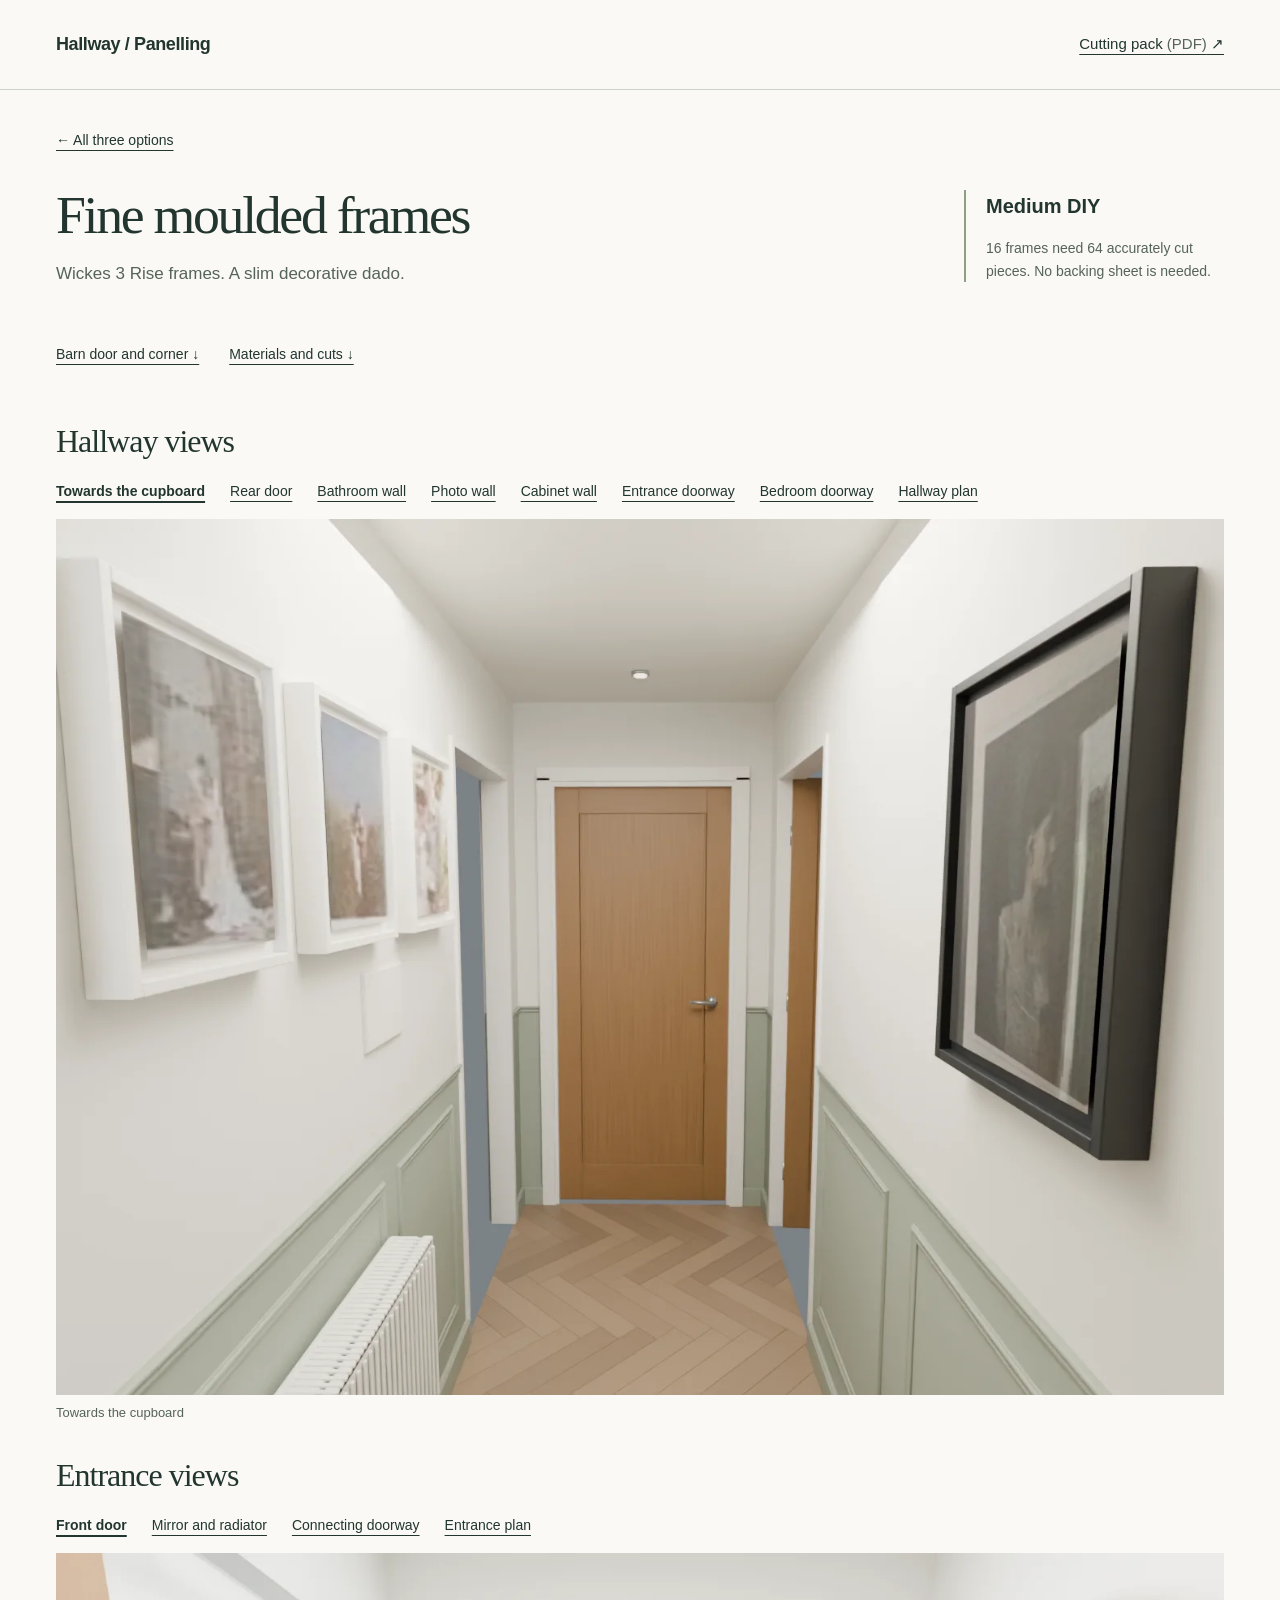
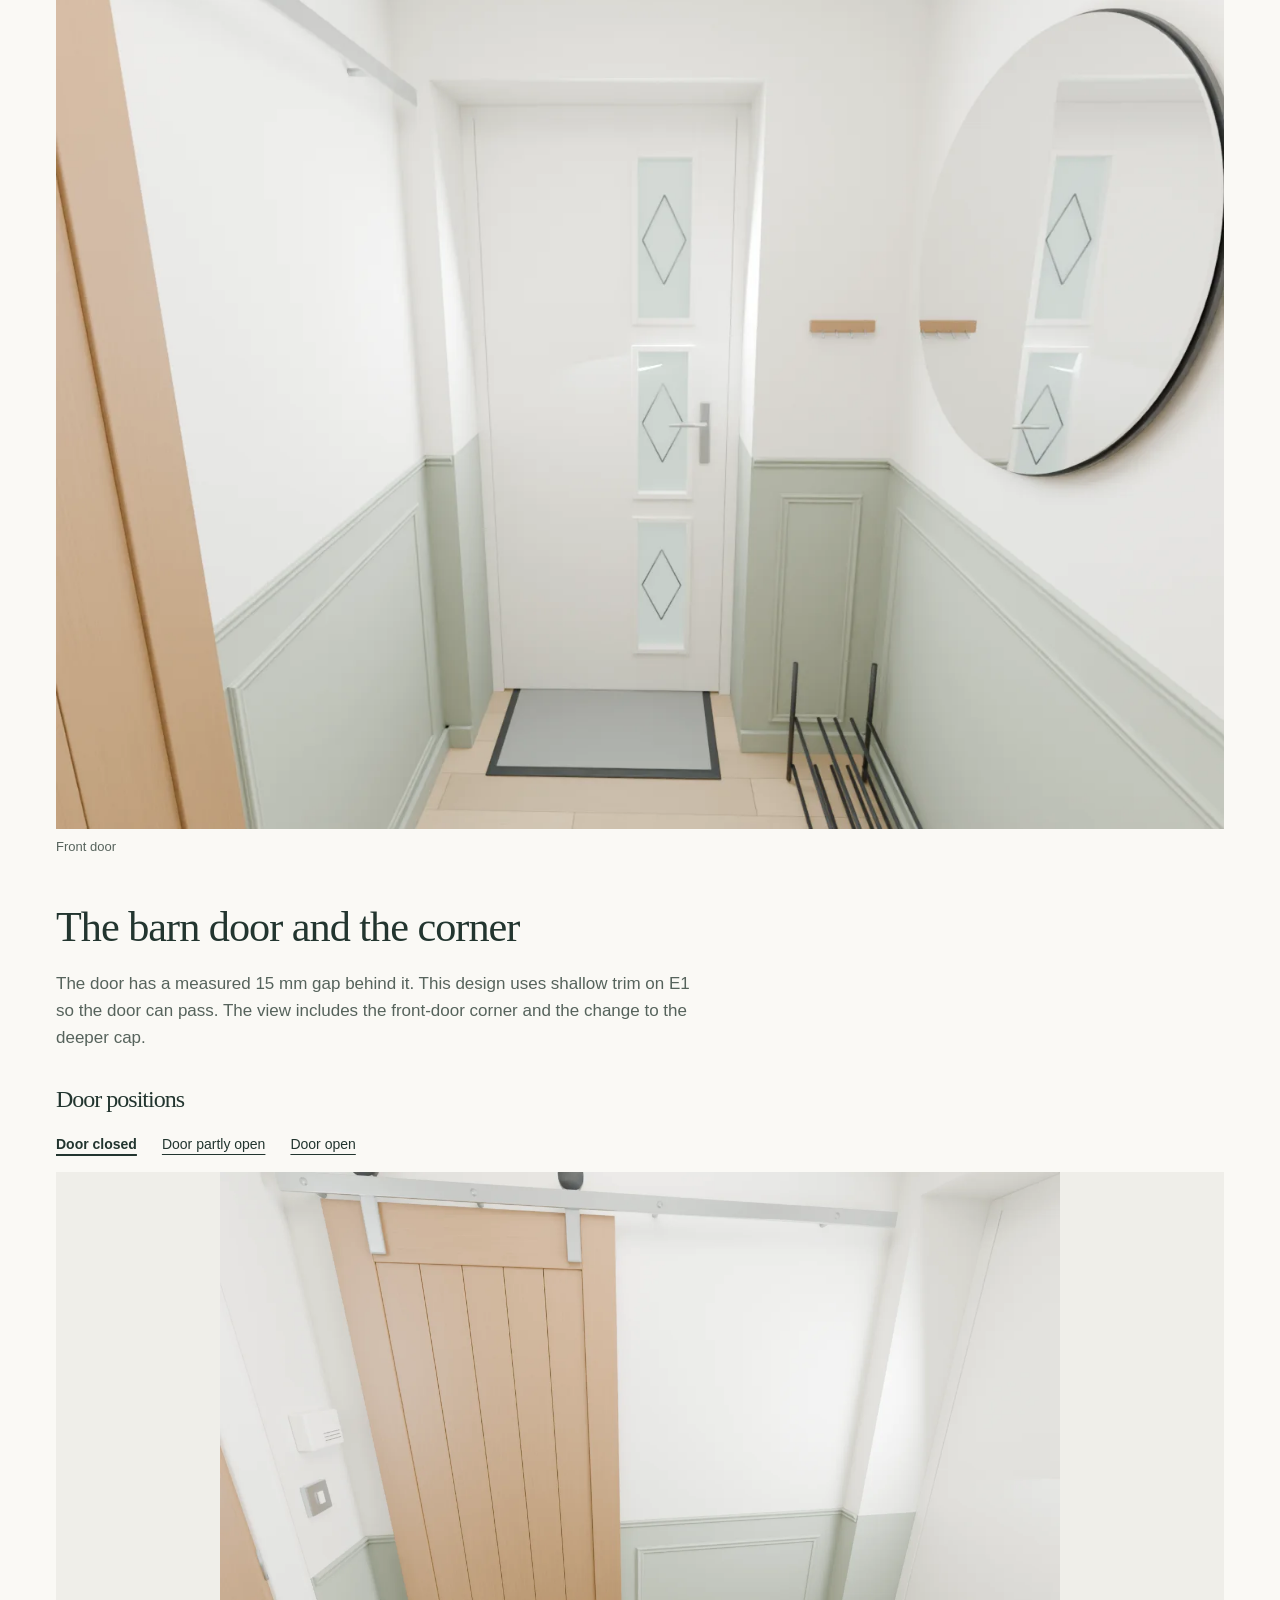
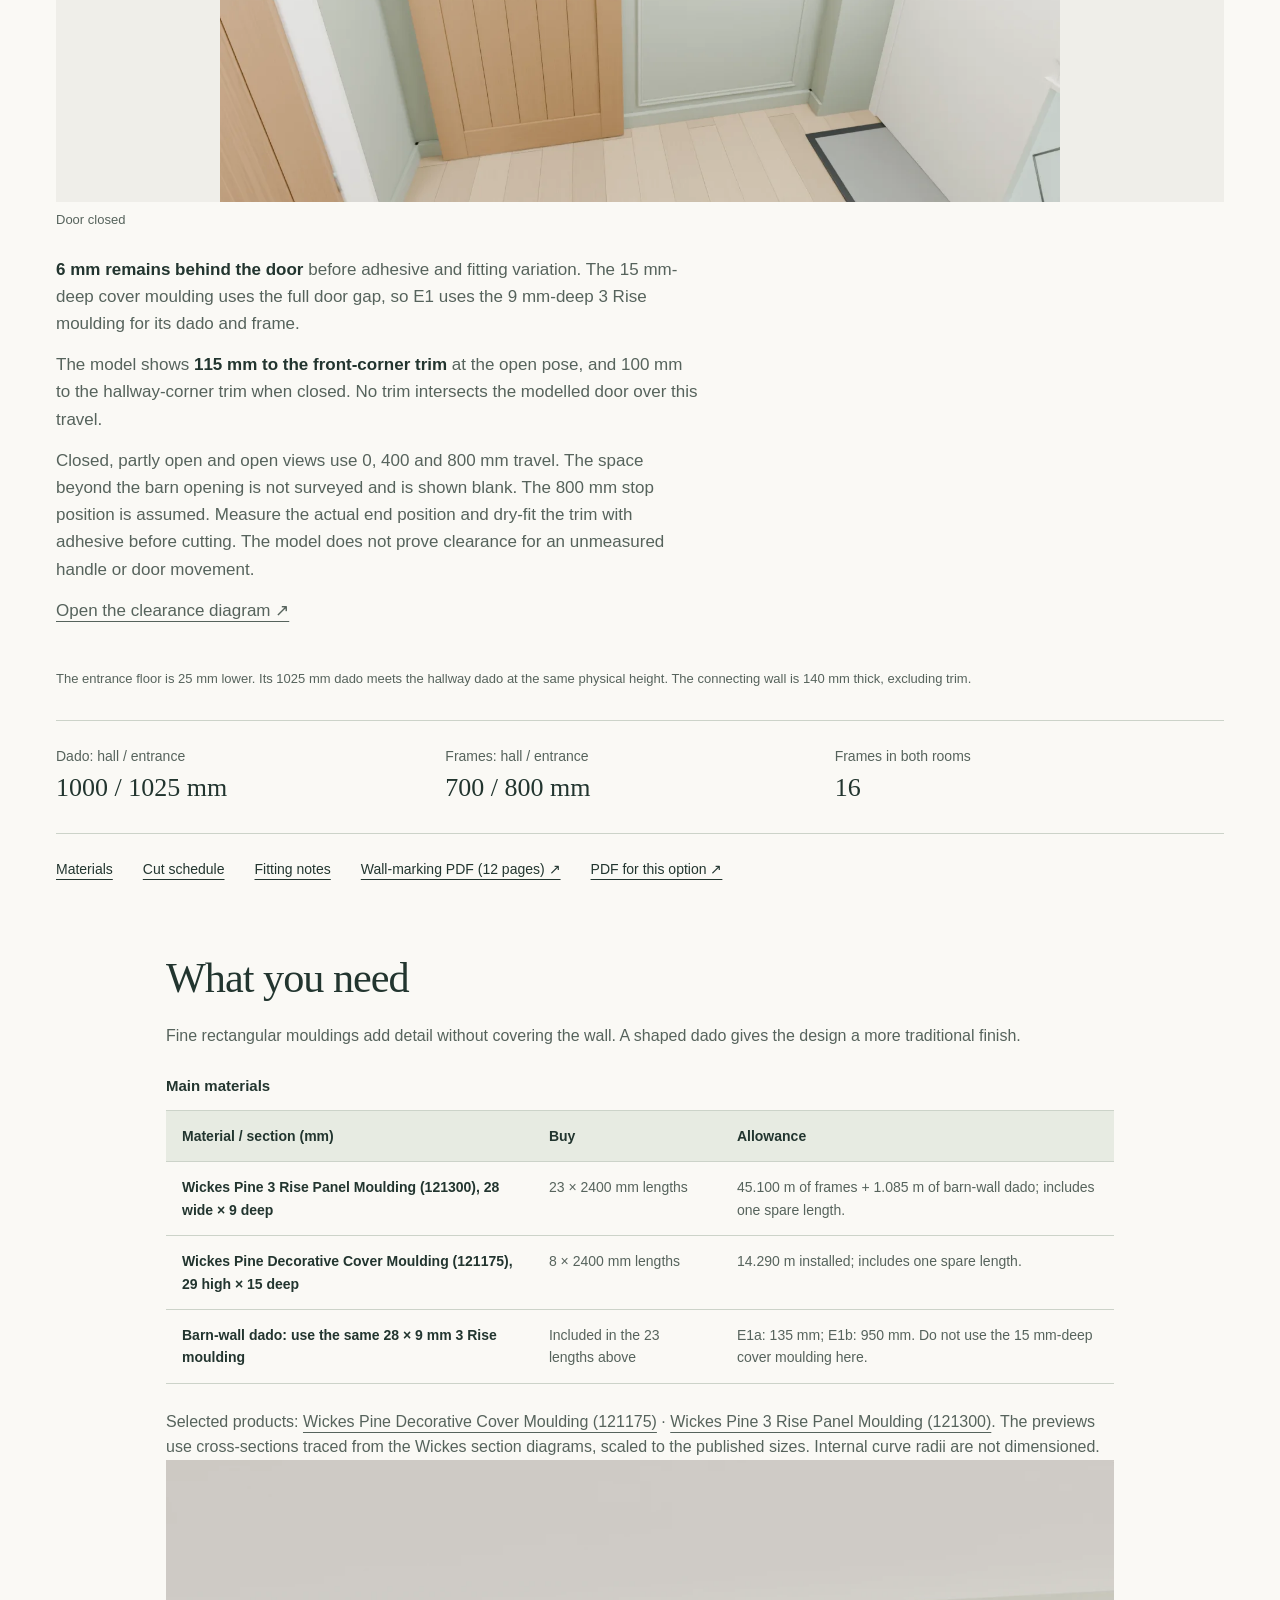
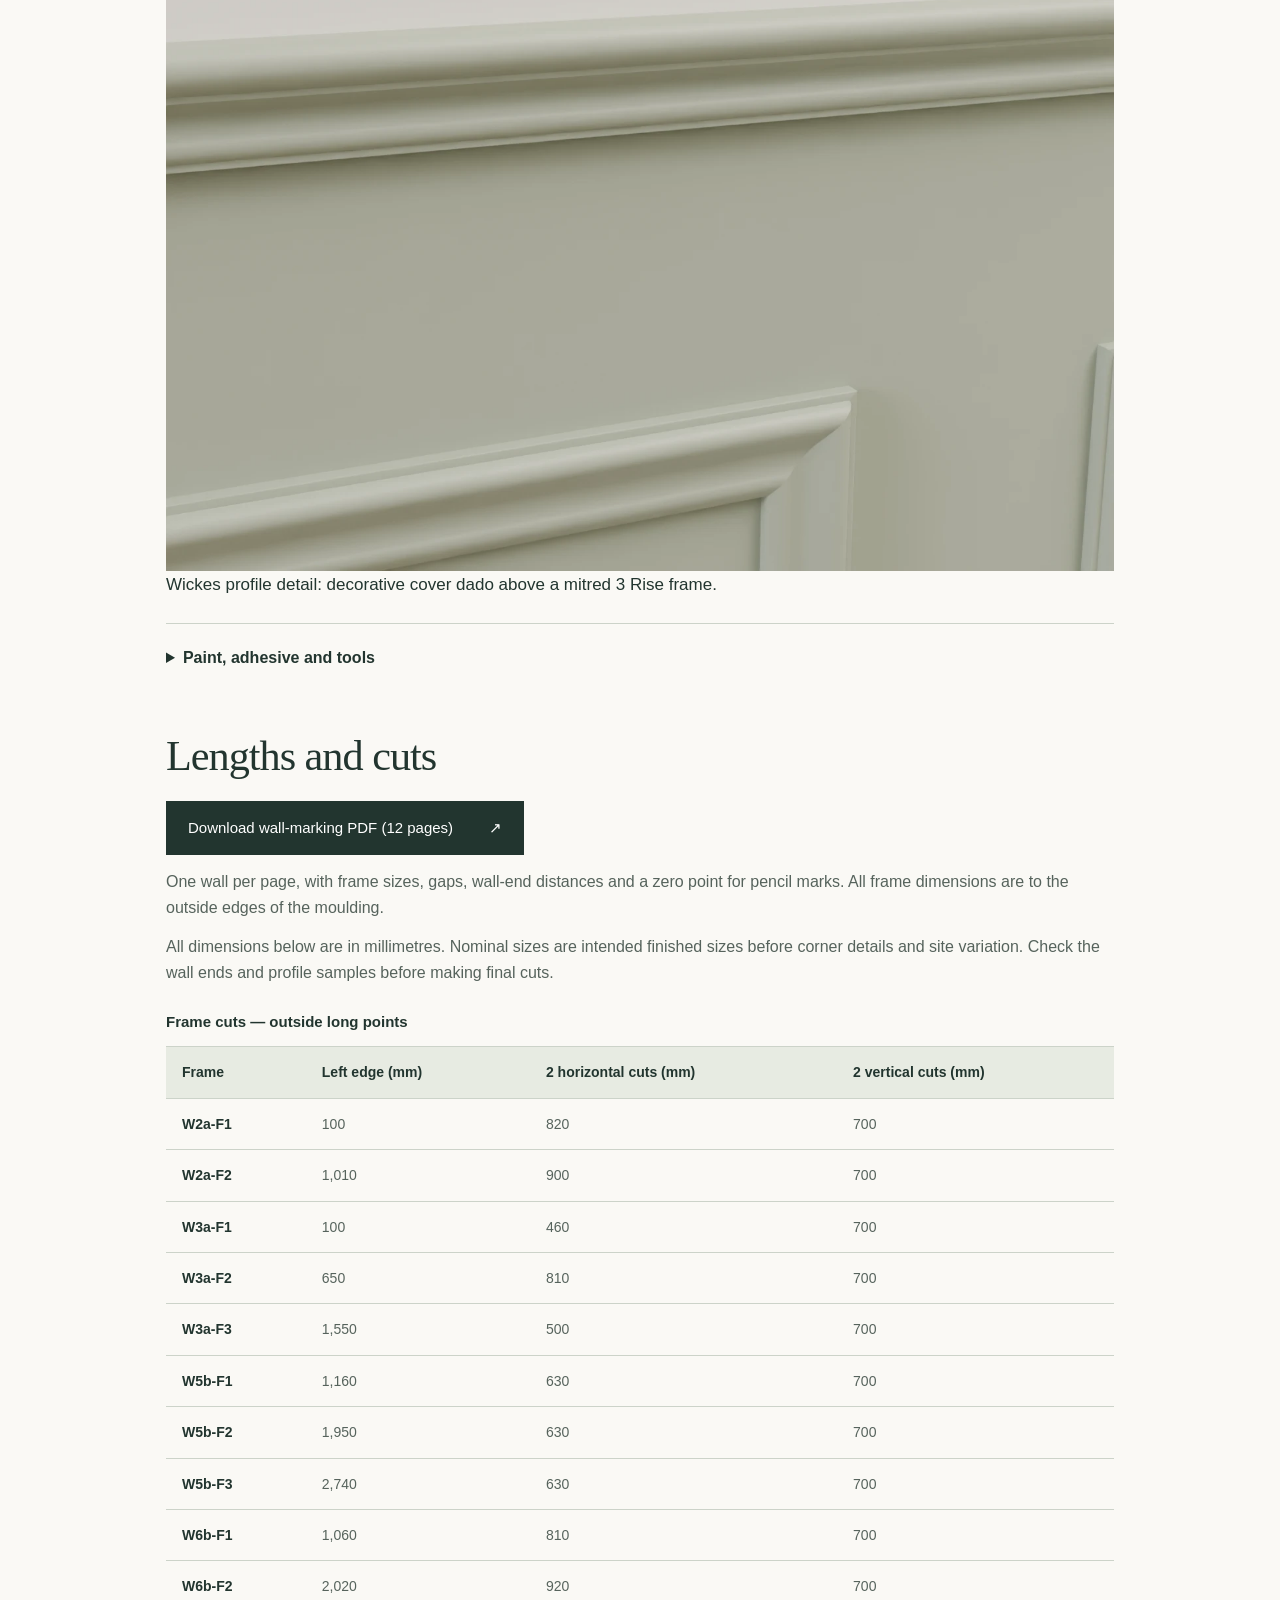
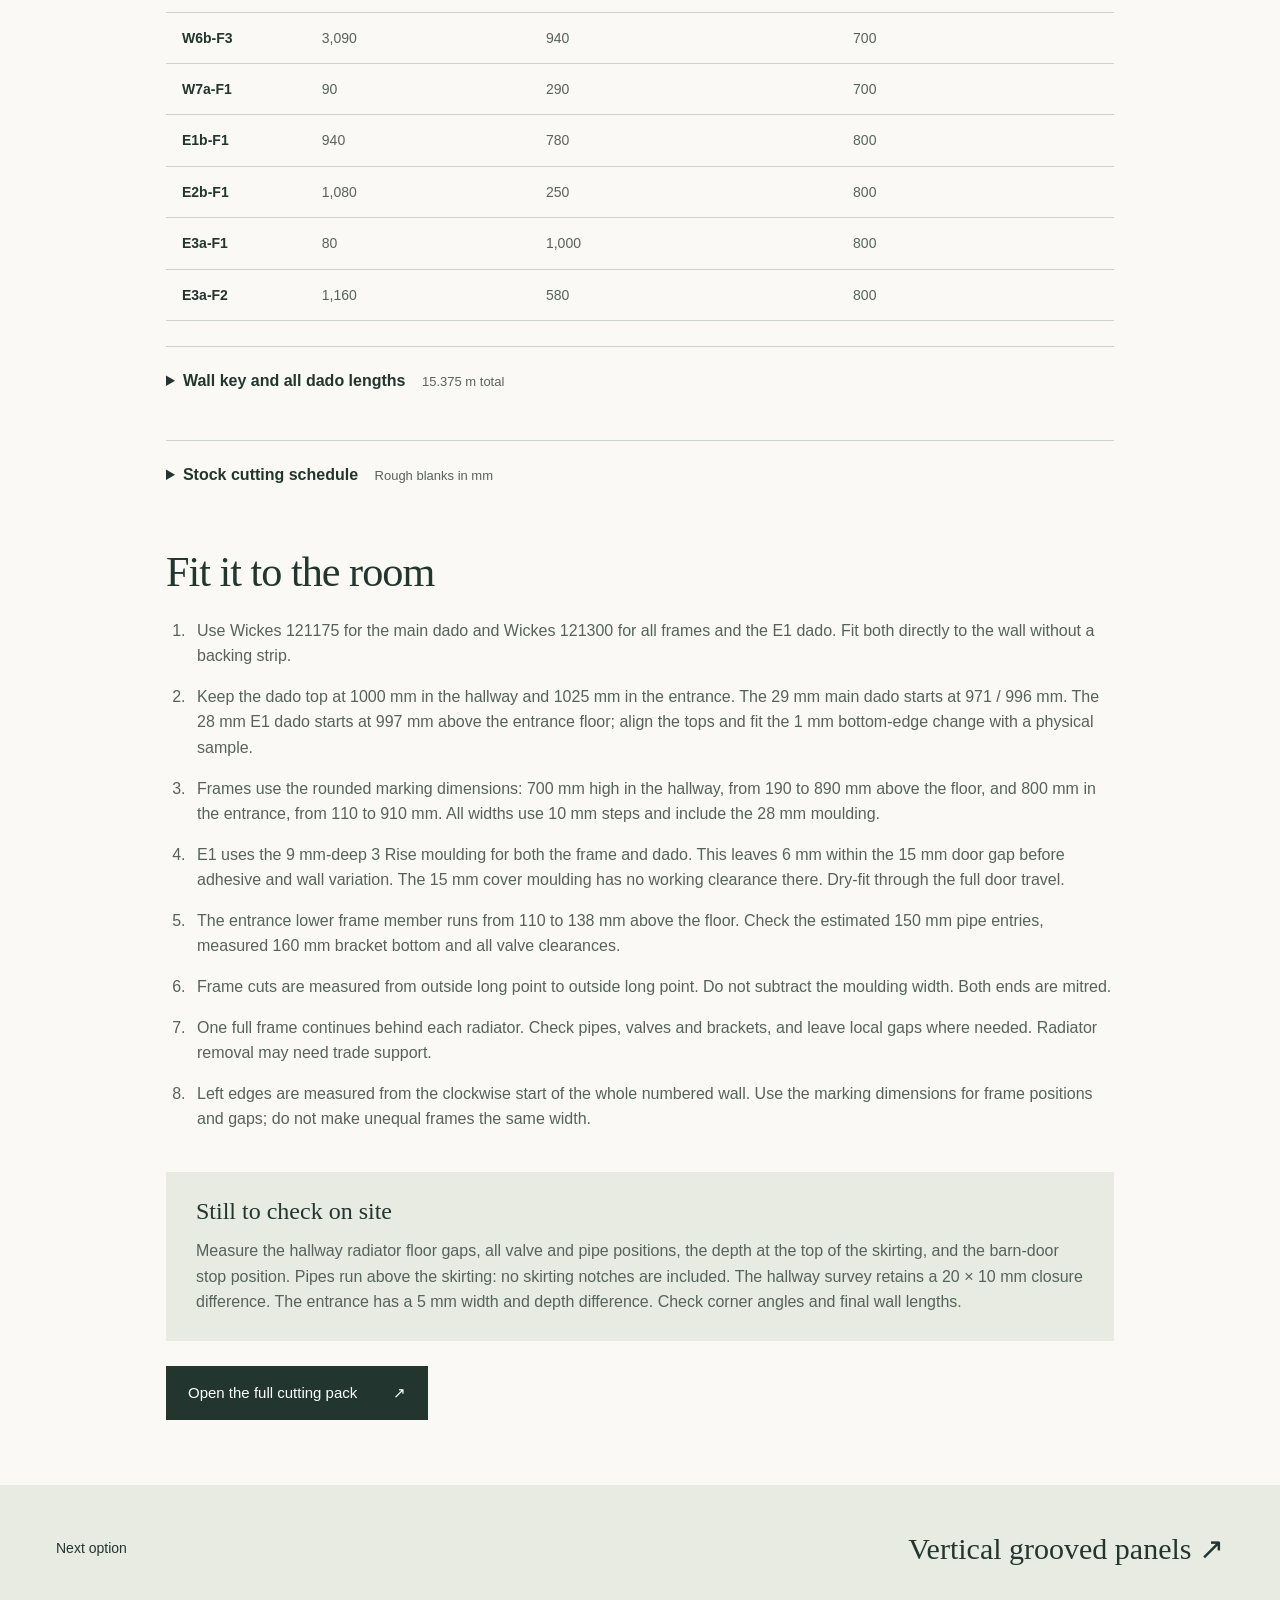
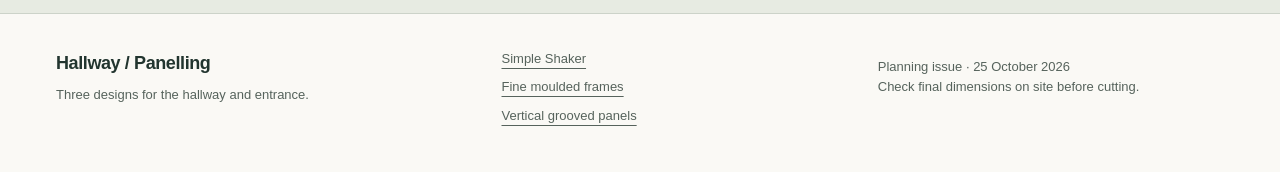
==== commit 136c2b2d: "feat: publish rounded frame layout Refresh the fine moulded frame previews and cut dimensions to mat" ====
--- a/frames/index.html
+++ b/frames/index.html
@@ -1,3 +1,3 @@
 <!doctype html>
 <html lang="en-GB"><head><meta charset="utf-8"><meta name="viewport" content="width=device-width,initial-scale=1"><title>Fine moulded frames | Hallway panelling</title><meta name="description" content="Fine rectangular mouldings add detail without covering the wall. A shaped dado gives the design a more traditional finish."><meta name="theme-color" content="#22352f"><link rel="stylesheet" href="../assets/style.css"><script src="../assets/gallery.js" defer></script></head>
-<body><a class="skip" href="#main">Skip to content</a><header class="site-header"><a class="wordmark" href="../">Hallway / Panelling</a><a class="pack-link" href="../assets/hallway-panelling-materials-and-cuts.pdf">Cutting pack <span>(PDF)</span> ↗</a></header><main id="main"><div class="page-title"><a class="back" href="../#options">← All three options</a><div class="title-row"><div><h1>Fine moulded frames</h1><p>Wickes 3 Rise frames. A slim decorative dado.</p></div><div class="difficulty"><strong>Medium DIY</strong><p>16 frames need 64 accurately cut pieces. No backing sheet is needed.</p></div></div></div><nav class="section-nav" aria-label="Preview sections"><a href="#barn-door">Barn door and corner ↓</a><a href="#materials">Materials and cuts ↓</a></nav><section class="gallery" aria-label="Hallway views"><h2>Hallway views</h2><nav class="gallery-nav" aria-label="Choose hallway views"><a href="#view-hall">Towards the cupboard</a><a href="#view-hallway-rear">Rear door</a><a href="#view-hallway-bathroom">Bathroom wall</a><a href="#view-hallway-photos">Photo wall</a><a href="#view-cabinet">Cabinet wall</a><a href="#view-hallway-entrance">Entrance doorway</a><a href="#view-hallway-bedroom">Bedroom doorway</a><a href="#view-overview">Hallway plan</a></nav><figure id="view-hall"><img src="../assets/frames-hall.webp" alt="Towards the cupboard with fine moulded frames" width="1440" height="1080" loading="eager"><figcaption>Towards the cupboard</figcaption></figure><figure id="view-hallway-rear"><img src="../assets/frames-hallway-rear.webp" alt="Rear door with fine moulded frames" width="1440" height="1080" loading="lazy"><figcaption>Rear door · Doors shown closed to make the wall visible.</figcaption></figure><figure id="view-hallway-bathroom"><img src="../assets/frames-hallway-bathroom.webp" alt="Bathroom wall with fine moulded frames" width="1440" height="1080" loading="lazy"><figcaption>Bathroom wall · Doors shown closed to make the wall visible.</figcaption></figure><figure id="view-hallway-photos"><img src="../assets/frames-hallway-photos.webp" alt="Photo wall with fine moulded frames" width="1440" height="1080" loading="lazy"><figcaption>Photo wall · Doors shown closed to make the wall visible.</figcaption></figure><figure id="view-cabinet"><img src="../assets/frames-cabinet.webp" alt="Cabinet wall with fine moulded frames" width="1440" height="1080" loading="lazy"><figcaption>Cabinet wall</figcaption></figure><figure id="view-hallway-entrance"><img src="../assets/frames-hallway-entrance.webp" alt="Entrance doorway with fine moulded frames" width="1440" height="1080" loading="lazy"><figcaption>Entrance doorway · Doors shown closed to make the wall visible.</figcaption></figure><figure id="view-hallway-bedroom"><img src="../assets/frames-hallway-bedroom.webp" alt="Bedroom doorway with fine moulded frames" width="1440" height="1080" loading="lazy"><figcaption>Bedroom doorway · Doors shown closed to make the wall visible.</figcaption></figure><figure id="view-overview"><img src="../assets/frames-overview.webp" alt="Hallway plan with fine moulded frames" width="1440" height="1080" loading="lazy"><figcaption>Hallway plan</figcaption></figure></section><section class="gallery" aria-label="Entrance views"><h2>Entrance views</h2><nav class="gallery-nav" aria-label="Choose entrance views"><a href="#view-entrance-front">Front door</a><a href="#view-entrance-mirror">Mirror and radiator</a><a href="#view-entrance-hall">Connecting doorway</a><a href="#view-entrance-overview">Entrance plan</a></nav><figure id="view-entrance-front"><img src="../assets/frames-entrance-front.webp" alt="Front door with fine moulded frames" width="1440" height="1080" loading="eager"><figcaption>Front door</figcaption></figure><figure id="view-entrance-mirror"><img src="../assets/frames-entrance-mirror.webp" alt="Mirror and radiator with fine moulded frames" width="1440" height="1080" loading="lazy"><figcaption>Mirror and radiator</figcaption></figure><figure id="view-entrance-hall"><img src="../assets/frames-entrance-hall.webp" alt="Connecting doorway with fine moulded frames" width="1440" height="1080" loading="lazy"><figcaption>Connecting doorway</figcaption></figure><figure id="view-entrance-overview"><img src="../assets/frames-entrance-overview.webp" alt="Entrance plan with fine moulded frames" width="1440" height="1080" loading="lazy"><figcaption>Entrance plan</figcaption></figure></section><section id="barn-door" class="barn-check"><h2>The barn door and the corner</h2><p>The door has a measured 15 mm gap behind it. This design uses shallow trim on E1 so the door can pass. The view includes the front-door corner and the change to the deeper cap.</p><section class="gallery" aria-label="Door positions"><h2>Door positions</h2><nav class="gallery-nav" aria-label="Choose door positions"><a href="#view-barn-closed">Door closed</a><a href="#view-barn-part-open">Door partly open</a><a href="#view-barn-open">Door open</a></nav><figure id="view-barn-closed"><img src="../assets/frames-barn-closed.webp" alt="Door closed with fine moulded frames" width="1440" height="1080" loading="eager"><figcaption>Door closed</figcaption></figure><figure id="view-barn-part-open"><img src="../assets/frames-barn-part-open.webp" alt="Door partly open with fine moulded frames" width="1440" height="1080" loading="lazy"><figcaption>Door partly open</figcaption></figure><figure id="view-barn-open"><img src="../assets/frames-barn-open.webp" alt="Door open with fine moulded frames" width="1440" height="1080" loading="lazy"><figcaption>Door open</figcaption></figure></section><div class="clearance-notes"><p><strong>6 mm remains behind the door</strong> before adhesive and fitting variation. The 15 mm-deep cover moulding uses the full door gap, so E1 uses the 9 mm-deep 3 Rise moulding for its dado and frame.</p><p>The model shows <strong>115 mm to the front-corner trim</strong> at the open pose, and 100 mm to the hallway-corner trim when closed. No trim intersects the modelled door over this travel.</p><p>Closed, partly open and open views use 0, 400 and 800 mm travel. The space beyond the barn opening is not surveyed and is shown blank. The 800 mm stop position is assumed. Measure the actual end position and dry-fit the trim with adhesive before cutting. The model does not prove clearance for an unmeasured handle or door movement.</p><p><a href="../assets/barn-clearance.svg">Open the clearance diagram ↗</a></p></div></section><p class="preview-note">The entrance floor is 25 mm lower. Its 1025 mm dado meets the hallway dado at the same physical height. The connecting wall is 140 mm thick, excluding trim.</p><div class="dimension-strip"><div><span>Dado: hall / entrance</span><strong>1000 / 1025 mm</strong></div><div><span>Frames: hall / entrance</span><strong>705 / 805 mm</strong></div><div><span>Frames in both rooms</span><strong>16</strong></div></div><nav class="section-nav" aria-label="On this page"><a href="#materials">Materials</a><a href="#cuts">Cut schedule</a><a href="#fitting">Fitting notes</a><a href="../assets/hallway-panelling-materials-and-cuts.pdf#page=7">PDF for this option ↗</a></nav><div class="document"><section id="materials"><h2>What you need</h2><p>Fine rectangular mouldings add detail without covering the wall. A shaped dado gives the design a more traditional finish.</p><div class="table-scroll" tabindex="0" role="region" aria-label="Main materials"><table><caption>Main materials</caption><thead><tr><th scope="col">Material / section (mm)</th><th scope="col">Buy</th><th scope="col">Allowance</th></tr></thead><tbody><tr><td>Wickes Pine 3 Rise Panel Moulding (121300), 28 wide × 9 deep</td><td>23 × 2400 mm lengths</td><td>45.214 m of frames + 1.085 m of barn-wall dado; includes one spare length.</td></tr><tr><td>Wickes Pine Decorative Cover Moulding (121175), 29 high × 15 deep</td><td>8 × 2400 mm lengths</td><td>14.290 m installed; includes one spare length.</td></tr><tr><td>Barn-wall dado: use the same 28 × 9 mm 3 Rise moulding</td><td>Included in the 23 lengths above</td><td>E1a: 135 mm; E1b: 950 mm. Do not use the 15 mm-deep cover moulding here.</td></tr></tbody></table></div><p>Selected products: <a href="https://www.wickes.co.uk/Wickes-Pine-Decorative-Cover-Moulding---29-x-15-x-2400mm/p/121175">Wickes Pine Decorative Cover Moulding (121175)</a> · <a href="https://www.wickes.co.uk/Wickes-Pine-3-Rise-Panel-Moulding---28-x-9-x-2400mm/p/121300">Wickes Pine 3 Rise Panel Moulding (121300)</a>. The previews use cross-sections traced from the Wickes section diagrams, scaled to the published sizes. Internal curve radii are not dimensioned.</p><figure><img src="../assets/frames-profiles.webp" alt="Close view of the curved Wickes dado and mitred 3 Rise frame moulding" width="1440" height="1080" loading="lazy"><figcaption>Wickes profile detail: decorative cover dado above a mitred 3 Rise frame.</figcaption></figure><details><summary>Paint, adhesive and tools</summary><div class="detail-body"><div class="table-scroll" tabindex="0" role="region" aria-label="Consumables"><table><caption>Consumables</caption><thead><tr><th scope="col">Supply</th><th scope="col">Planning allowance</th></tr></thead><tbody><tr><td>Construction adhesive, 290–310 ml</td><td>7–9 cartridges</td></tr><tr><td>Decorators caulk</td><td>3–4 cartridges</td></tr><tr><td>Fine filler</td><td>1 small tub</td></tr><tr><td>MDF / timber primer</td><td>1.5 litres</td></tr><tr><td>Coloured topcoat, two coats</td><td>About 4.1 litres</td></tr><tr><td>Other supplies</td><td>Abrasives, masking tape, dust sheets and suitable temporary fixings</td></tr></tbody></table></div><p>Coverage depends on the product and wall condition. The paint allowance uses about 17 m², two coats at 10 m² per litre and 20% extra. Use compatible wall and trim finishes. Tools include a tape, level, square, saw, mitre guide, adhesive gun and sanding tools; grooved sheets also need a guided saw and cutout templates.</p></div></details></section><section id="cuts"><h2>Lengths and cuts</h2><p>All dimensions below are in millimetres. Nominal sizes are intended finished sizes before corner details and site variation. Check the wall ends and profile samples before making final cuts.</p><div class="table-scroll" tabindex="0" role="region" aria-label="Frame cuts — outside long points"><table><caption>Frame cuts — outside long points</caption><thead><tr><th scope="col">Frame</th><th scope="col">Left edge (mm)</th><th scope="col">2 horizontal cuts (mm)</th><th scope="col">2 vertical cuts (mm)</th></tr></thead><tbody><tr><td>W2a-F1</td><td>95</td><td>815</td><td>705</td></tr><tr><td>W2a-F2</td><td>1,005</td><td>900</td><td>705</td></tr><tr><td>W3a-F1</td><td>95</td><td>460</td><td>705</td></tr><tr><td>W3a-F2</td><td>650</td><td>805</td><td>705</td></tr><tr><td>W3a-F3</td><td>1,550</td><td>500</td><td>705</td></tr><tr><td>W5b-F1</td><td>1,161</td><td>629.3</td><td>705</td></tr><tr><td>W5b-F2</td><td>1,950.3</td><td>629.3</td><td>705</td></tr><tr><td>W5b-F3</td><td>2,739.7</td><td>629.3</td><td>705</td></tr><tr><td>W6b-F1</td><td>1,060</td><td>810</td><td>705</td></tr><tr><td>W6b-F2</td><td>2,020</td><td>920</td><td>705</td></tr><tr><td>W6b-F3</td><td>3,090</td><td>935</td><td>705</td></tr><tr><td>W7a-F1</td><td>86</td><td>288</td><td>705</td></tr><tr><td>E1b-F1</td><td>941</td><td>778</td><td>805</td></tr><tr><td>E2b-F1</td><td>1,076</td><td>248</td><td>805</td></tr><tr><td>E3a-F1</td><td>80</td><td>1,000</td><td>805</td></tr><tr><td>E3a-F2</td><td>1,160</td><td>580</td><td>805</td></tr></tbody></table></div><details><summary>Wall key and all dado lengths <span>15.375 m total</span></summary><div class="detail-body"><p>All three options use these 20 wall-face runs across both rooms. Apply the schedule once for each continuous rail or cap part. W1 is the rear door and has no rail.</p><img class="wall-key" src="../assets/wall-key.svg" alt="Numbered hallway walls, from W1 at the rear door clockwise to W8 at the rear recess" width="650" height="560"><img class="wall-key" src="../assets/entrance-wall-key.svg" alt="Entrance wall key: E1 barn wall, E2 front door, E3 mirror wall, E4 connecting doorway" width="650" height="560"><div class="table-scroll" tabindex="0" role="region" aria-label="Nominal rail lengths"><table><caption>Nominal rail lengths</caption><thead><tr><th scope="col">Run</th><th scope="col">Wall section</th><th scope="col">Length (mm)</th></tr></thead><tbody><tr><td>W2a</td><td>Bathroom wall</td><td>2,000</td></tr><tr><td>W2b</td><td>Bathroom wall</td><td>220</td></tr><tr><td>W3a</td><td>Wedding-photo wall</td><td>2,145</td></tr><tr><td>W3b</td><td>Wedding-photo wall</td><td>190</td></tr><tr><td>W4a</td><td>Storage wall</td><td>107.5</td></tr><tr><td>W4b</td><td>Storage wall</td><td>107.5</td></tr><tr><td>W5a</td><td>Entrance and spare-bedroom wall</td><td>190</td></tr><tr><td>W5b</td><td>Entrance and spare-bedroom wall</td><td>2,380</td></tr><tr><td>W5c</td><td>Entrance and spare-bedroom wall</td><td>235</td></tr><tr><td>W6a</td><td>Kitchen and cabinet wall</td><td>110</td></tr><tr><td>W6b</td><td>Kitchen and cabinet wall</td><td>3,120</td></tr><tr><td>W7a</td><td>Rear boxing face</td><td>460</td></tr><tr><td>W8a</td><td>Rear recess return</td><td>180</td></tr><tr><td>E1a</td><td>Entrance barn wall</td><td>135</td></tr><tr><td>E1b</td><td>Entrance barn wall</td><td>950</td></tr><tr><td>E2a</td><td>Entrance front wall</td><td>90</td></tr><tr><td>E2b</td><td>Entrance front wall</td><td>420</td></tr><tr><td>E3a</td><td>Entrance mirror wall</td><td>1,800</td></tr><tr><td>E4a</td><td>Entrance connecting wall</td><td>260</td></tr><tr><td>E4b</td><td>Entrance connecting wall</td><td>275</td></tr></tbody></table></div><p>W4a and W4b assume the 990 mm storage frame is centred in the 1205 mm end wall. The 3120 mm W6b run needs a joint; allow two 1560 mm nominal pieces. For the 2400 mm shaped dado and grooved-panel caps, also split W5b (2380 mm) into two 1190 mm nominal pieces. This keeps the 30 mm trimming allowance. The Shaker top rails still use 2440 mm MDF strips; its standard cap uses the separate 10 mm allowance.</p></div></details><details><summary>Stock cutting schedule <span>Rough blanks in mm</span></summary><div class="detail-body"><p>These blanks include trimming allowance. They are not the final cut sizes. Keep every piece labelled. The schedule allows 3 mm saw loss per cut.</p><div class="table-scroll" tabindex="0" role="region" aria-label="Wickes 121300: frames + E1 dado — 2400 mm stock"><table><caption>Wickes 121300: frames + E1 dado — 2400 mm stock</caption><thead><tr><th scope="col">Stock / row</th><th scope="col">Blank labels and lengths (mm)</th><th scope="col">Left over (mm)</th></tr></thead><tbody><tr><td>1</td><td>E3a-F1H1: 1,030 + E3a-F1H2: 1,030 + W7a-F1H1: 318</td><td>3</td></tr><tr><td>2</td><td>E1b-D: 980 + W6b-F3H1: 965 + W7a-F1H2: 318</td><td>118</td></tr><tr><td>3</td><td>W6b-F3H2: 965 + W6b-F2H1: 950 + E2b-F1H1: 278 + E1a-D: 165</td><td>20</td></tr><tr><td>4</td><td>W6b-F2H2: 950 + W2a-F2H1: 930 + W3a-F1H1: 490</td><td>11</td></tr><tr><td>5</td><td>W2a-F2H2: 930 + W2a-F1H1: 845 + W3a-F3H1: 530</td><td>76</td></tr><tr><td>6</td><td>W2a-F1H2: 845 + W6b-F1H1: 840 + W5b-F1H1: 660</td><td>36</td></tr><tr><td>7</td><td>W6b-F1H2: 840 + W3a-F2H1: 835 + W5b-F1H2: 660</td><td>46</td></tr><tr><td>8</td><td>W3a-F2H2: 835 + E1b-F1V1: 835 + W5b-F2H1: 660</td><td>51</td></tr><tr><td>9</td><td>E1b-F1V2: 835 + E2b-F1V1: 835 + W5b-F2H2: 660</td><td>51</td></tr><tr><td>10</td><td>E2b-F1V2: 835 + E3a-F1V1: 835 + W5b-F3H1: 660</td><td>51</td></tr><tr><td>11</td><td>E3a-F1V2: 835 + E3a-F2V1: 835 + W5b-F3H2: 660</td><td>51</td></tr><tr><td>12</td><td>E3a-F2V2: 835 + E1b-F1H1: 808 + W2a-F1V1: 735</td><td>3</td></tr><tr><td>13</td><td>E1b-F1H2: 808 + W2a-F1V2: 735 + W2a-F2V1: 735</td><td>103</td></tr><tr><td>14</td><td>W2a-F2V2: 735 + W3a-F1V1: 735 + W3a-F1V2: 735</td><td>176</td></tr><tr><td>15</td><td>W3a-F2V1: 735 + W3a-F2V2: 735 + W3a-F3V1: 735</td><td>176</td></tr><tr><td>16</td><td>W3a-F3V2: 735 + W5b-F1V1: 735 + W5b-F1V2: 735</td><td>176</td></tr><tr><td>17</td><td>W5b-F2V1: 735 + W5b-F2V2: 735 + W5b-F3V1: 735</td><td>176</td></tr><tr><td>18</td><td>W5b-F3V2: 735 + W6b-F1V1: 735 + W6b-F1V2: 735</td><td>176</td></tr><tr><td>19</td><td>W6b-F2V1: 735 + W6b-F2V2: 735 + W6b-F3V1: 735</td><td>176</td></tr><tr><td>20</td><td>W6b-F3V2: 735 + W7a-F1V1: 735 + W7a-F1V2: 735</td><td>176</td></tr><tr><td>21</td><td>E3a-F2H1: 610 + E3a-F2H2: 610 + W3a-F3H2: 530 + W3a-F1H2: 490</td><td>138</td></tr><tr><td>22</td><td>E2b-F1H2: 278</td><td>2,109</td></tr></tbody></table></div><div class="table-scroll" tabindex="0" role="region" aria-label="Wickes 121175: main dado — 2400 mm stock"><table><caption>Wickes 121175: main dado — 2400 mm stock</caption><thead><tr><th scope="col">Stock / row</th><th scope="col">Blank labels and lengths (mm)</th><th scope="col">Left over (mm)</th></tr></thead><tbody><tr><td>1</td><td>W3a: 2,175 + W6a: 140</td><td>69</td></tr><tr><td>2</td><td>W2a: 2,030 + E4b: 305</td><td>49</td></tr><tr><td>3</td><td>E3a: 1,830 + W7a: 490</td><td>64</td></tr><tr><td>4</td><td>W6b-1: 1,590 + E2b: 450 + E4a: 290</td><td>51</td></tr><tr><td>5</td><td>W6b-2: 1,590 + W5c: 265 + W2b: 250 + W3b: 220</td><td>53</td></tr><tr><td>6</td><td>W5b-1: 1,220 + W5a: 220 + W8a: 210 + W4a: 138 + W4b: 138 + E2a: 120</td><td>326</td></tr><tr><td>7</td><td>W5b-2: 1,220</td><td>1,167</td></tr></tbody></table></div><p>Linear MDF, mould and dado blanks allow 30 mm extra per piece and 10 mm stock-end trimming. Only the standard Shaker cap schedule allows 10 mm extra per piece and 5 mm stock-end trimming. Check stock lengths first and use the spare if needed. Corner projections and actual wall angles set the final end cuts.</p></div></details></section><section id="fitting"><h2>Fit it to the room</h2><ol class="fitting-list"><li>Use Wickes 121175 for the main dado and Wickes 121300 for all frames and the E1 dado. Fit both directly to the wall without a backing strip.</li><li>Keep the dado top at 1000 mm in the hallway and 1025 mm in the entrance. The 29 mm main dado starts at 971 / 996 mm. The 28 mm E1 dado starts at 997 mm above the entrance floor; align the tops and fit the 1 mm bottom-edge change with a physical sample.</li><li>Frames keep their existing outer sizes: 705 mm high in the hallway and 805 mm in the entrance. The 28 mm moulding makes each clear opening 12 mm smaller than the earlier 22 mm proposal.</li><li>E1 uses the 9 mm-deep 3 Rise moulding for both the frame and dado. This leaves 6 mm within the 15 mm door gap before adhesive and wall variation. The 15 mm cover moulding has no working clearance there. Dry-fit through the full door travel.</li><li>The entrance lower frame member runs from 110 to 138 mm above the floor. Check the estimated 150 mm pipe entries, measured 160 mm bracket bottom and all valve clearances.</li><li>Frame cuts are measured from outside long point to outside long point. Do not subtract the moulding width. Both ends are mitred.</li><li>One full frame continues behind each radiator. Check pipes, valves and brackets, and leave local gaps where needed. Radiator removal may need trade support.</li><li>Left edges are measured from the clockwise start of the whole numbered wall. Set equal frame widths on site.</li></ol><aside class="check"><h3>Still to check on site</h3><p>Measure the hallway radiator floor gaps, all valve and pipe positions, the depth at the top of the skirting, and the barn-door stop position. Pipes run above the skirting: no skirting notches are included. The hallway survey retains a 20 × 10 mm closure difference. The entrance has a 5 mm width and depth difference. Check corner angles and final wall lengths.</p></aside><a class="button" href="../assets/hallway-panelling-materials-and-cuts.pdf#page=7">Open the full cutting pack <span>↗</span></a></section></div><a class="next-option" href="../grooved/"><span>Next option</span><strong>Vertical grooved panels ↗</strong></a></main><footer><div><a class="wordmark" href="../">Hallway / Panelling</a><p>Three designs for the hallway and entrance.</p></div><nav aria-label="All options"><a href="../shaker/">Simple Shaker</a><a href="../frames/" aria-current="page">Fine moulded frames</a><a href="../grooved/">Vertical grooved panels</a></nav><p class="footer-note">Planning issue · 20 October 2026<br>Check final dimensions on site before cutting.</p></footer></body></html>+<body><a class="skip" href="#main">Skip to content</a><header class="site-header"><a class="wordmark" href="../">Hallway / Panelling</a><a class="pack-link" href="../assets/hallway-panelling-materials-and-cuts.pdf">Cutting pack <span>(PDF)</span> ↗</a></header><main id="main"><div class="page-title"><a class="back" href="../#options">← All three options</a><div class="title-row"><div><h1>Fine moulded frames</h1><p>Wickes 3 Rise frames. A slim decorative dado.</p></div><div class="difficulty"><strong>Medium DIY</strong><p>16 frames need 64 accurately cut pieces. No backing sheet is needed.</p></div></div></div><nav class="section-nav" aria-label="Preview sections"><a href="#barn-door">Barn door and corner ↓</a><a href="#materials">Materials and cuts ↓</a></nav><section class="gallery" aria-label="Hallway views"><h2>Hallway views</h2><nav class="gallery-nav" aria-label="Choose hallway views"><a href="#view-hall">Towards the cupboard</a><a href="#view-hallway-rear">Rear door</a><a href="#view-hallway-bathroom">Bathroom wall</a><a href="#view-hallway-photos">Photo wall</a><a href="#view-cabinet">Cabinet wall</a><a href="#view-hallway-entrance">Entrance doorway</a><a href="#view-hallway-bedroom">Bedroom doorway</a><a href="#view-overview">Hallway plan</a></nav><figure id="view-hall"><img src="../assets/frames-hall.webp" alt="Towards the cupboard with fine moulded frames" width="1440" height="1080" loading="eager"><figcaption>Towards the cupboard</figcaption></figure><figure id="view-hallway-rear"><img src="../assets/frames-hallway-rear.webp" alt="Rear door with fine moulded frames" width="1440" height="1080" loading="lazy"><figcaption>Rear door · Doors shown closed to make the wall visible.</figcaption></figure><figure id="view-hallway-bathroom"><img src="../assets/frames-hallway-bathroom.webp" alt="Bathroom wall with fine moulded frames" width="1440" height="1080" loading="lazy"><figcaption>Bathroom wall · Doors shown closed to make the wall visible.</figcaption></figure><figure id="view-hallway-photos"><img src="../assets/frames-hallway-photos.webp" alt="Photo wall with fine moulded frames" width="1440" height="1080" loading="lazy"><figcaption>Photo wall · Doors shown closed to make the wall visible.</figcaption></figure><figure id="view-cabinet"><img src="../assets/frames-cabinet.webp" alt="Cabinet wall with fine moulded frames" width="1440" height="1080" loading="lazy"><figcaption>Cabinet wall</figcaption></figure><figure id="view-hallway-entrance"><img src="../assets/frames-hallway-entrance.webp" alt="Entrance doorway with fine moulded frames" width="1440" height="1080" loading="lazy"><figcaption>Entrance doorway · Doors shown closed to make the wall visible.</figcaption></figure><figure id="view-hallway-bedroom"><img src="../assets/frames-hallway-bedroom.webp" alt="Bedroom doorway with fine moulded frames" width="1440" height="1080" loading="lazy"><figcaption>Bedroom doorway · Doors shown closed to make the wall visible.</figcaption></figure><figure id="view-overview"><img src="../assets/frames-overview.webp" alt="Hallway plan with fine moulded frames" width="1440" height="1080" loading="lazy"><figcaption>Hallway plan</figcaption></figure></section><section class="gallery" aria-label="Entrance views"><h2>Entrance views</h2><nav class="gallery-nav" aria-label="Choose entrance views"><a href="#view-entrance-front">Front door</a><a href="#view-entrance-mirror">Mirror and radiator</a><a href="#view-entrance-hall">Connecting doorway</a><a href="#view-entrance-overview">Entrance plan</a></nav><figure id="view-entrance-front"><img src="../assets/frames-entrance-front.webp" alt="Front door with fine moulded frames" width="1440" height="1080" loading="eager"><figcaption>Front door</figcaption></figure><figure id="view-entrance-mirror"><img src="../assets/frames-entrance-mirror.webp" alt="Mirror and radiator with fine moulded frames" width="1440" height="1080" loading="lazy"><figcaption>Mirror and radiator</figcaption></figure><figure id="view-entrance-hall"><img src="../assets/frames-entrance-hall.webp" alt="Connecting doorway with fine moulded frames" width="1440" height="1080" loading="lazy"><figcaption>Connecting doorway</figcaption></figure><figure id="view-entrance-overview"><img src="../assets/frames-entrance-overview.webp" alt="Entrance plan with fine moulded frames" width="1440" height="1080" loading="lazy"><figcaption>Entrance plan</figcaption></figure></section><section id="barn-door" class="barn-check"><h2>The barn door and the corner</h2><p>The door has a measured 15 mm gap behind it. This design uses shallow trim on E1 so the door can pass. The view includes the front-door corner and the change to the deeper cap.</p><section class="gallery" aria-label="Door positions"><h2>Door positions</h2><nav class="gallery-nav" aria-label="Choose door positions"><a href="#view-barn-closed">Door closed</a><a href="#view-barn-part-open">Door partly open</a><a href="#view-barn-open">Door open</a></nav><figure id="view-barn-closed"><img src="../assets/frames-barn-closed.webp" alt="Door closed with fine moulded frames" width="1440" height="1080" loading="eager"><figcaption>Door closed</figcaption></figure><figure id="view-barn-part-open"><img src="../assets/frames-barn-part-open.webp" alt="Door partly open with fine moulded frames" width="1440" height="1080" loading="lazy"><figcaption>Door partly open</figcaption></figure><figure id="view-barn-open"><img src="../assets/frames-barn-open.webp" alt="Door open with fine moulded frames" width="1440" height="1080" loading="lazy"><figcaption>Door open</figcaption></figure></section><div class="clearance-notes"><p><strong>6 mm remains behind the door</strong> before adhesive and fitting variation. The 15 mm-deep cover moulding uses the full door gap, so E1 uses the 9 mm-deep 3 Rise moulding for its dado and frame.</p><p>The model shows <strong>115 mm to the front-corner trim</strong> at the open pose, and 100 mm to the hallway-corner trim when closed. No trim intersects the modelled door over this travel.</p><p>Closed, partly open and open views use 0, 400 and 800 mm travel. The space beyond the barn opening is not surveyed and is shown blank. The 800 mm stop position is assumed. Measure the actual end position and dry-fit the trim with adhesive before cutting. The model does not prove clearance for an unmeasured handle or door movement.</p><p><a href="../assets/barn-clearance.svg">Open the clearance diagram ↗</a></p></div></section><p class="preview-note">The entrance floor is 25 mm lower. Its 1025 mm dado meets the hallway dado at the same physical height. The connecting wall is 140 mm thick, excluding trim.</p><div class="dimension-strip"><div><span>Dado: hall / entrance</span><strong>1000 / 1025 mm</strong></div><div><span>Frames: hall / entrance</span><strong>700 / 800 mm</strong></div><div><span>Frames in both rooms</span><strong>16</strong></div></div><nav class="section-nav" aria-label="On this page"><a href="#materials">Materials</a><a href="#cuts">Cut schedule</a><a href="#fitting">Fitting notes</a><a href="../assets/fine-moulded-frames-wall-marking-pack.pdf">Wall-marking PDF (12 pages) ↗</a><a href="../assets/hallway-panelling-materials-and-cuts.pdf#page=7">PDF for this option ↗</a></nav><div class="document"><section id="materials"><h2>What you need</h2><p>Fine rectangular mouldings add detail without covering the wall. A shaped dado gives the design a more traditional finish.</p><div class="table-scroll" tabindex="0" role="region" aria-label="Main materials"><table><caption>Main materials</caption><thead><tr><th scope="col">Material / section (mm)</th><th scope="col">Buy</th><th scope="col">Allowance</th></tr></thead><tbody><tr><td>Wickes Pine 3 Rise Panel Moulding (121300), 28 wide × 9 deep</td><td>23 × 2400 mm lengths</td><td>45.100 m of frames + 1.085 m of barn-wall dado; includes one spare length.</td></tr><tr><td>Wickes Pine Decorative Cover Moulding (121175), 29 high × 15 deep</td><td>8 × 2400 mm lengths</td><td>14.290 m installed; includes one spare length.</td></tr><tr><td>Barn-wall dado: use the same 28 × 9 mm 3 Rise moulding</td><td>Included in the 23 lengths above</td><td>E1a: 135 mm; E1b: 950 mm. Do not use the 15 mm-deep cover moulding here.</td></tr></tbody></table></div><p>Selected products: <a href="https://www.wickes.co.uk/Wickes-Pine-Decorative-Cover-Moulding---29-x-15-x-2400mm/p/121175">Wickes Pine Decorative Cover Moulding (121175)</a> · <a href="https://www.wickes.co.uk/Wickes-Pine-3-Rise-Panel-Moulding---28-x-9-x-2400mm/p/121300">Wickes Pine 3 Rise Panel Moulding (121300)</a>. The previews use cross-sections traced from the Wickes section diagrams, scaled to the published sizes. Internal curve radii are not dimensioned.</p><figure><img src="../assets/frames-profiles.webp" alt="Close view of the curved Wickes dado and mitred 3 Rise frame moulding" width="1440" height="1080" loading="lazy"><figcaption>Wickes profile detail: decorative cover dado above a mitred 3 Rise frame.</figcaption></figure><details><summary>Paint, adhesive and tools</summary><div class="detail-body"><div class="table-scroll" tabindex="0" role="region" aria-label="Consumables"><table><caption>Consumables</caption><thead><tr><th scope="col">Supply</th><th scope="col">Planning allowance</th></tr></thead><tbody><tr><td>Construction adhesive, 290–310 ml</td><td>7–9 cartridges</td></tr><tr><td>Decorators caulk</td><td>3–4 cartridges</td></tr><tr><td>Fine filler</td><td>1 small tub</td></tr><tr><td>MDF / timber primer</td><td>1.5 litres</td></tr><tr><td>Coloured topcoat, two coats</td><td>About 4.1 litres</td></tr><tr><td>Other supplies</td><td>Abrasives, masking tape, dust sheets and suitable temporary fixings</td></tr></tbody></table></div><p>Coverage depends on the product and wall condition. The paint allowance uses about 17 m², two coats at 10 m² per litre and 20% extra. Use compatible wall and trim finishes. Tools include a tape, level, square, saw, mitre guide, adhesive gun and sanding tools; grooved sheets also need a guided saw and cutout templates.</p></div></details></section><section id="cuts"><h2>Lengths and cuts</h2><p><a class="button" href="../assets/fine-moulded-frames-wall-marking-pack.pdf">Download wall-marking PDF (12 pages) <span>↗</span></a></p><p>One wall per page, with frame sizes, gaps, wall-end distances and a zero point for pencil marks. All frame dimensions are to the outside edges of the moulding.</p><p>All dimensions below are in millimetres. Nominal sizes are intended finished sizes before corner details and site variation. Check the wall ends and profile samples before making final cuts.</p><div class="table-scroll" tabindex="0" role="region" aria-label="Frame cuts — outside long points"><table><caption>Frame cuts — outside long points</caption><thead><tr><th scope="col">Frame</th><th scope="col">Left edge (mm)</th><th scope="col">2 horizontal cuts (mm)</th><th scope="col">2 vertical cuts (mm)</th></tr></thead><tbody><tr><td>W2a-F1</td><td>100</td><td>820</td><td>700</td></tr><tr><td>W2a-F2</td><td>1,010</td><td>900</td><td>700</td></tr><tr><td>W3a-F1</td><td>100</td><td>460</td><td>700</td></tr><tr><td>W3a-F2</td><td>650</td><td>810</td><td>700</td></tr><tr><td>W3a-F3</td><td>1,550</td><td>500</td><td>700</td></tr><tr><td>W5b-F1</td><td>1,160</td><td>630</td><td>700</td></tr><tr><td>W5b-F2</td><td>1,950</td><td>630</td><td>700</td></tr><tr><td>W5b-F3</td><td>2,740</td><td>630</td><td>700</td></tr><tr><td>W6b-F1</td><td>1,060</td><td>810</td><td>700</td></tr><tr><td>W6b-F2</td><td>2,020</td><td>920</td><td>700</td></tr><tr><td>W6b-F3</td><td>3,090</td><td>940</td><td>700</td></tr><tr><td>W7a-F1</td><td>90</td><td>290</td><td>700</td></tr><tr><td>E1b-F1</td><td>940</td><td>780</td><td>800</td></tr><tr><td>E2b-F1</td><td>1,080</td><td>250</td><td>800</td></tr><tr><td>E3a-F1</td><td>80</td><td>1,000</td><td>800</td></tr><tr><td>E3a-F2</td><td>1,160</td><td>580</td><td>800</td></tr></tbody></table></div><details><summary>Wall key and all dado lengths <span>15.375 m total</span></summary><div class="detail-body"><p>All three options use these 20 wall-face runs across both rooms. Apply the schedule once for each continuous rail or cap part. W1 is the rear door and has no rail.</p><img class="wall-key" src="../assets/wall-key.svg" alt="Numbered hallway walls, from W1 at the rear door clockwise to W8 at the rear recess" width="650" height="560"><img class="wall-key" src="../assets/entrance-wall-key.svg" alt="Entrance wall key: E1 barn wall, E2 front door, E3 mirror wall, E4 connecting doorway" width="650" height="560"><div class="table-scroll" tabindex="0" role="region" aria-label="Nominal rail lengths"><table><caption>Nominal rail lengths</caption><thead><tr><th scope="col">Run</th><th scope="col">Wall section</th><th scope="col">Length (mm)</th></tr></thead><tbody><tr><td>W2a</td><td>Bathroom wall</td><td>2,000</td></tr><tr><td>W2b</td><td>Bathroom wall</td><td>220</td></tr><tr><td>W3a</td><td>Wedding-photo wall</td><td>2,145</td></tr><tr><td>W3b</td><td>Wedding-photo wall</td><td>190</td></tr><tr><td>W4a</td><td>Storage wall</td><td>107.5</td></tr><tr><td>W4b</td><td>Storage wall</td><td>107.5</td></tr><tr><td>W5a</td><td>Entrance and spare-bedroom wall</td><td>190</td></tr><tr><td>W5b</td><td>Entrance and spare-bedroom wall</td><td>2,380</td></tr><tr><td>W5c</td><td>Entrance and spare-bedroom wall</td><td>235</td></tr><tr><td>W6a</td><td>Kitchen and cabinet wall</td><td>110</td></tr><tr><td>W6b</td><td>Kitchen and cabinet wall</td><td>3,120</td></tr><tr><td>W7a</td><td>Rear boxing face</td><td>460</td></tr><tr><td>W8a</td><td>Rear recess return</td><td>180</td></tr><tr><td>E1a</td><td>Entrance barn wall</td><td>135</td></tr><tr><td>E1b</td><td>Entrance barn wall</td><td>950</td></tr><tr><td>E2a</td><td>Entrance front wall</td><td>90</td></tr><tr><td>E2b</td><td>Entrance front wall</td><td>420</td></tr><tr><td>E3a</td><td>Entrance mirror wall</td><td>1,800</td></tr><tr><td>E4a</td><td>Entrance connecting wall</td><td>260</td></tr><tr><td>E4b</td><td>Entrance connecting wall</td><td>275</td></tr></tbody></table></div><p>W4a and W4b assume the 990 mm storage frame is centred in the 1205 mm end wall. The 3120 mm W6b run needs a joint; allow two 1560 mm nominal pieces. For the 2400 mm shaped dado and grooved-panel caps, also split W5b (2380 mm) into two 1190 mm nominal pieces. This keeps the 30 mm trimming allowance. The Shaker top rails still use 2440 mm MDF strips; its standard cap uses the separate 10 mm allowance.</p></div></details><details><summary>Stock cutting schedule <span>Rough blanks in mm</span></summary><div class="detail-body"><p>These blanks include trimming allowance. They are not the final cut sizes. Keep every piece labelled. The schedule allows 3 mm saw loss per cut.</p><div class="table-scroll" tabindex="0" role="region" aria-label="Wickes 121300: frames + E1 dado — 2400 mm stock"><table><caption>Wickes 121300: frames + E1 dado — 2400 mm stock</caption><thead><tr><th scope="col">Stock / row</th><th scope="col">Blank labels and lengths (mm)</th><th scope="col">Left over (mm)</th></tr></thead><tbody><tr><td>1</td><td>E3a-F1H1: 1,030 + E3a-F1H2: 1,030 + W7a-F1H1: 320</td><td>1</td></tr><tr><td>2</td><td>E1b-D: 980 + W6b-F3H1: 970 + W7a-F1H2: 320</td><td>111</td></tr><tr><td>3</td><td>W6b-F3H2: 970 + W6b-F2H1: 950 + E2b-F1H1: 280 + E1a-D: 165</td><td>13</td></tr><tr><td>4</td><td>W6b-F2H2: 950 + W2a-F2H1: 930 + W3a-F1H1: 490</td><td>11</td></tr><tr><td>5</td><td>W2a-F2H2: 930 + W2a-F1H1: 850 + W3a-F3H1: 530</td><td>71</td></tr><tr><td>6</td><td>W2a-F1H2: 850 + W3a-F2H1: 840 + W5b-F1H1: 660</td><td>31</td></tr><tr><td>7</td><td>W3a-F2H2: 840 + W6b-F1H1: 840 + W5b-F1H2: 660</td><td>41</td></tr><tr><td>8</td><td>W6b-F1H2: 840 + E1b-F1V1: 830 + W5b-F2H1: 660</td><td>51</td></tr><tr><td>9</td><td>E1b-F1V2: 830 + E2b-F1V1: 830 + W5b-F2H2: 660</td><td>61</td></tr><tr><td>10</td><td>E2b-F1V2: 830 + E3a-F1V1: 830 + W5b-F3H1: 660</td><td>61</td></tr><tr><td>11</td><td>E3a-F1V2: 830 + E3a-F2V1: 830 + W5b-F3H2: 660</td><td>61</td></tr><tr><td>12</td><td>E3a-F2V2: 830 + E1b-F1H1: 810 + W2a-F1V1: 730</td><td>11</td></tr><tr><td>13</td><td>E1b-F1H2: 810 + W2a-F1V2: 730 + W2a-F2V1: 730</td><td>111</td></tr><tr><td>14</td><td>W2a-F2V2: 730 + W3a-F1V1: 730 + W3a-F1V2: 730</td><td>191</td></tr><tr><td>15</td><td>W3a-F2V1: 730 + W3a-F2V2: 730 + W3a-F3V1: 730</td><td>191</td></tr><tr><td>16</td><td>W3a-F3V2: 730 + W5b-F1V1: 730 + W5b-F1V2: 730</td><td>191</td></tr><tr><td>17</td><td>W5b-F2V1: 730 + W5b-F2V2: 730 + W5b-F3V1: 730</td><td>191</td></tr><tr><td>18</td><td>W5b-F3V2: 730 + W6b-F1V1: 730 + W6b-F1V2: 730</td><td>191</td></tr><tr><td>19</td><td>W6b-F2V1: 730 + W6b-F2V2: 730 + W6b-F3V1: 730</td><td>191</td></tr><tr><td>20</td><td>W6b-F3V2: 730 + W7a-F1V1: 730 + W7a-F1V2: 730</td><td>191</td></tr><tr><td>21</td><td>E3a-F2H1: 610 + E3a-F2H2: 610 + W3a-F3H2: 530 + W3a-F1H2: 490</td><td>138</td></tr><tr><td>22</td><td>E2b-F1H2: 280</td><td>2,107</td></tr></tbody></table></div><div class="table-scroll" tabindex="0" role="region" aria-label="Wickes 121175: main dado — 2400 mm stock"><table><caption>Wickes 121175: main dado — 2400 mm stock</caption><thead><tr><th scope="col">Stock / row</th><th scope="col">Blank labels and lengths (mm)</th><th scope="col">Left over (mm)</th></tr></thead><tbody><tr><td>1</td><td>W3a: 2,175 + W6a: 140</td><td>69</td></tr><tr><td>2</td><td>W2a: 2,030 + E4b: 305</td><td>49</td></tr><tr><td>3</td><td>E3a: 1,830 + W7a: 490</td><td>64</td></tr><tr><td>4</td><td>W6b-1: 1,590 + E2b: 450 + E4a: 290</td><td>51</td></tr><tr><td>5</td><td>W6b-2: 1,590 + W5c: 265 + W2b: 250 + W3b: 220</td><td>53</td></tr><tr><td>6</td><td>W5b-1: 1,220 + W5a: 220 + W8a: 210 + W4a: 138 + W4b: 138 + E2a: 120</td><td>326</td></tr><tr><td>7</td><td>W5b-2: 1,220</td><td>1,167</td></tr></tbody></table></div><p>Linear MDF, mould and dado blanks allow 30 mm extra per piece and 10 mm stock-end trimming. Only the standard Shaker cap schedule allows 10 mm extra per piece and 5 mm stock-end trimming. Check stock lengths first and use the spare if needed. Corner projections and actual wall angles set the final end cuts.</p></div></details></section><section id="fitting"><h2>Fit it to the room</h2><ol class="fitting-list"><li>Use Wickes 121175 for the main dado and Wickes 121300 for all frames and the E1 dado. Fit both directly to the wall without a backing strip.</li><li>Keep the dado top at 1000 mm in the hallway and 1025 mm in the entrance. The 29 mm main dado starts at 971 / 996 mm. The 28 mm E1 dado starts at 997 mm above the entrance floor; align the tops and fit the 1 mm bottom-edge change with a physical sample.</li><li>Frames use the rounded marking dimensions: 700 mm high in the hallway, from 190 to 890 mm above the floor, and 800 mm in the entrance, from 110 to 910 mm. All widths use 10 mm steps and include the 28 mm moulding.</li><li>E1 uses the 9 mm-deep 3 Rise moulding for both the frame and dado. This leaves 6 mm within the 15 mm door gap before adhesive and wall variation. The 15 mm cover moulding has no working clearance there. Dry-fit through the full door travel.</li><li>The entrance lower frame member runs from 110 to 138 mm above the floor. Check the estimated 150 mm pipe entries, measured 160 mm bracket bottom and all valve clearances.</li><li>Frame cuts are measured from outside long point to outside long point. Do not subtract the moulding width. Both ends are mitred.</li><li>One full frame continues behind each radiator. Check pipes, valves and brackets, and leave local gaps where needed. Radiator removal may need trade support.</li><li>Left edges are measured from the clockwise start of the whole numbered wall. Use the marking dimensions for frame positions and gaps; do not make unequal frames the same width.</li></ol><aside class="check"><h3>Still to check on site</h3><p>Measure the hallway radiator floor gaps, all valve and pipe positions, the depth at the top of the skirting, and the barn-door stop position. Pipes run above the skirting: no skirting notches are included. The hallway survey retains a 20 × 10 mm closure difference. The entrance has a 5 mm width and depth difference. Check corner angles and final wall lengths.</p></aside><a class="button" href="../assets/hallway-panelling-materials-and-cuts.pdf#page=7">Open the full cutting pack <span>↗</span></a></section></div><a class="next-option" href="../grooved/"><span>Next option</span><strong>Vertical grooved panels ↗</strong></a></main><footer><div><a class="wordmark" href="../">Hallway / Panelling</a><p>Three designs for the hallway and entrance.</p></div><nav aria-label="All options"><a href="../shaker/">Simple Shaker</a><a href="../frames/" aria-current="page">Fine moulded frames</a><a href="../grooved/">Vertical grooved panels</a></nav><p class="footer-note">Planning issue · 25 October 2026<br>Check final dimensions on site before cutting.</p></footer></body></html>
